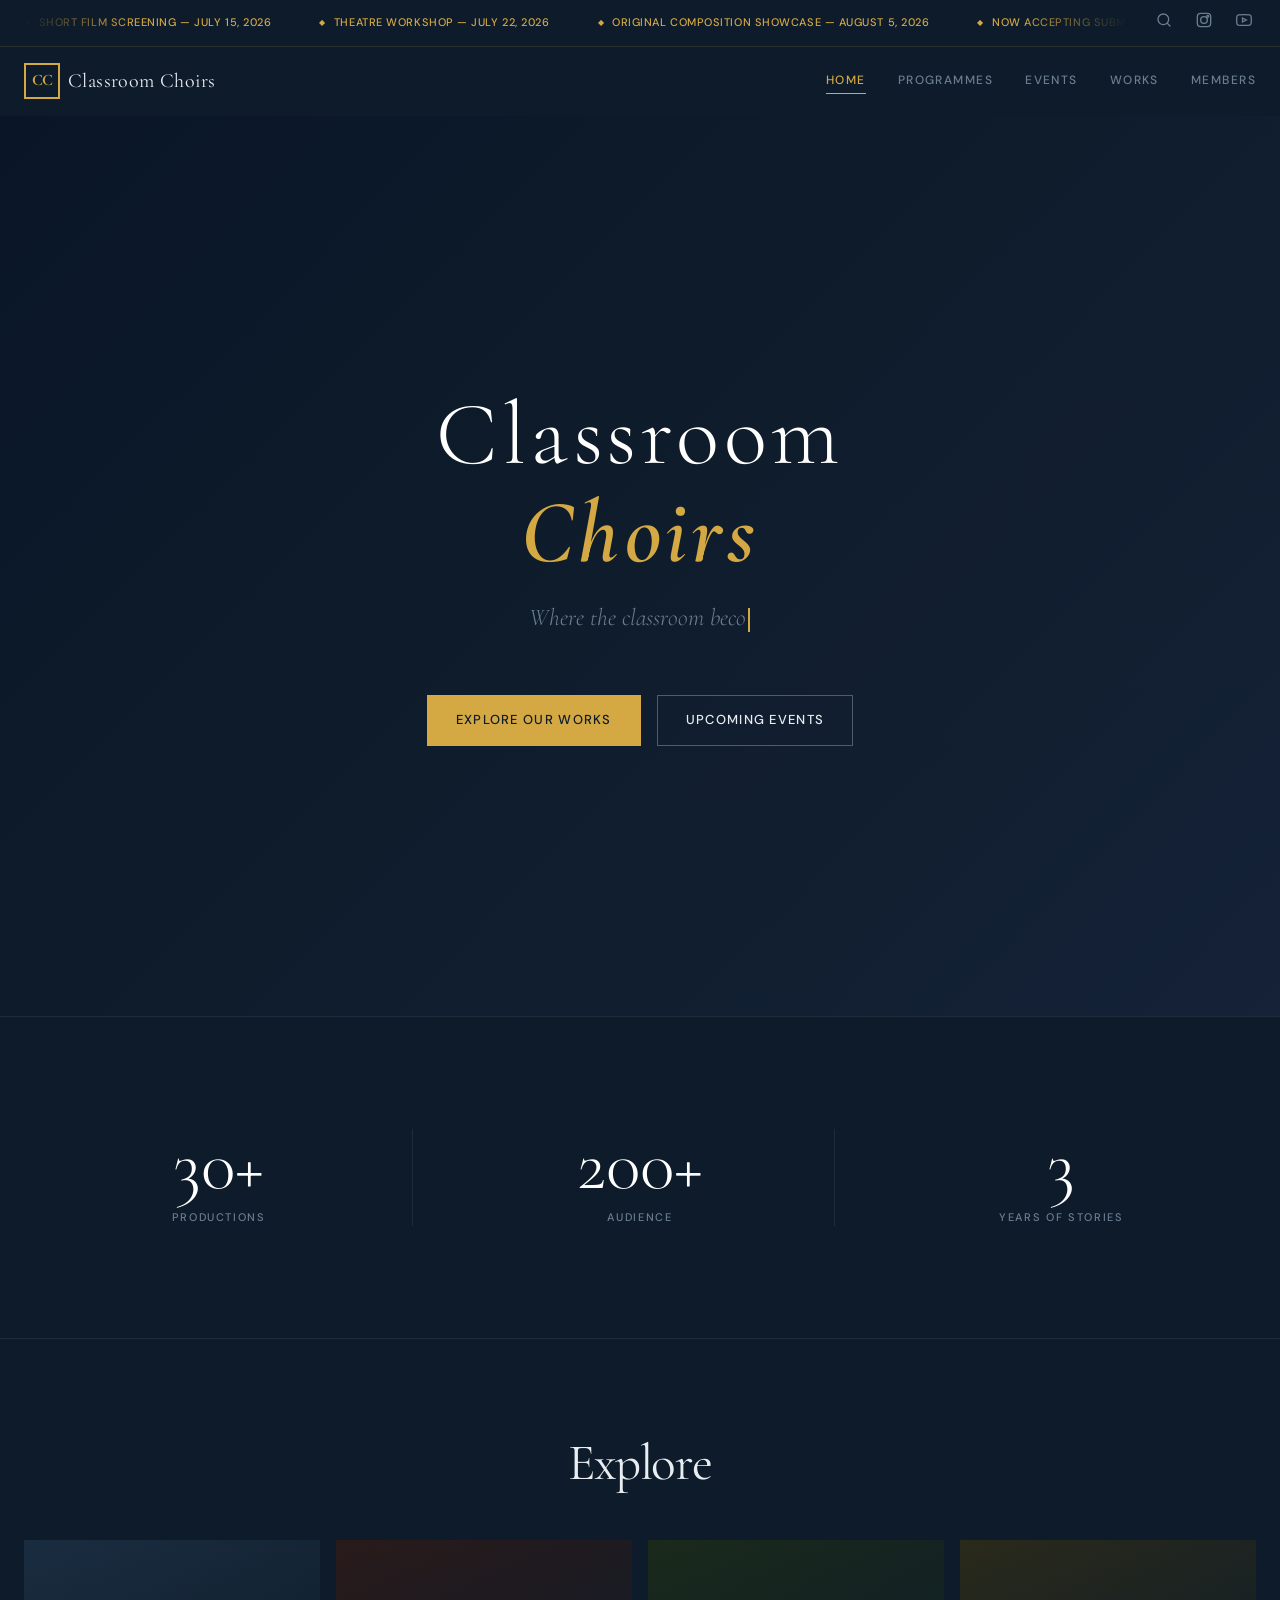
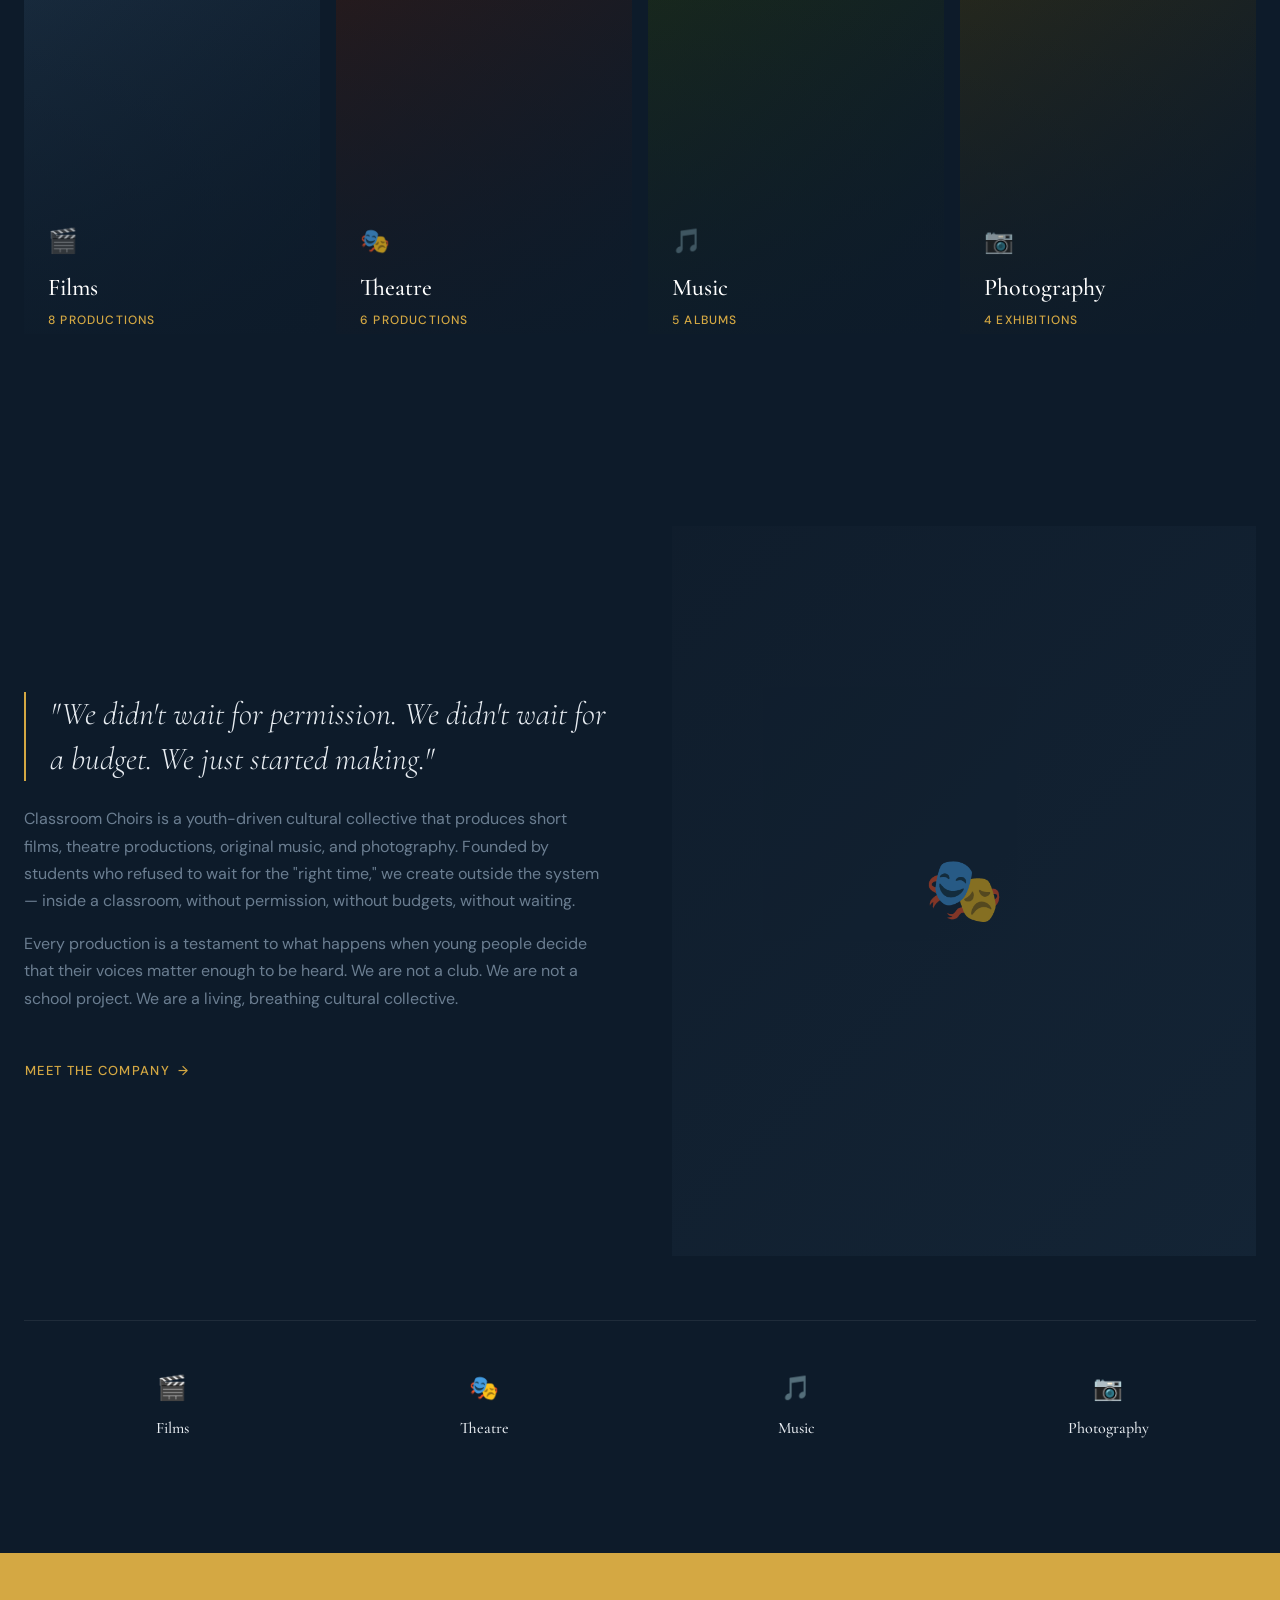
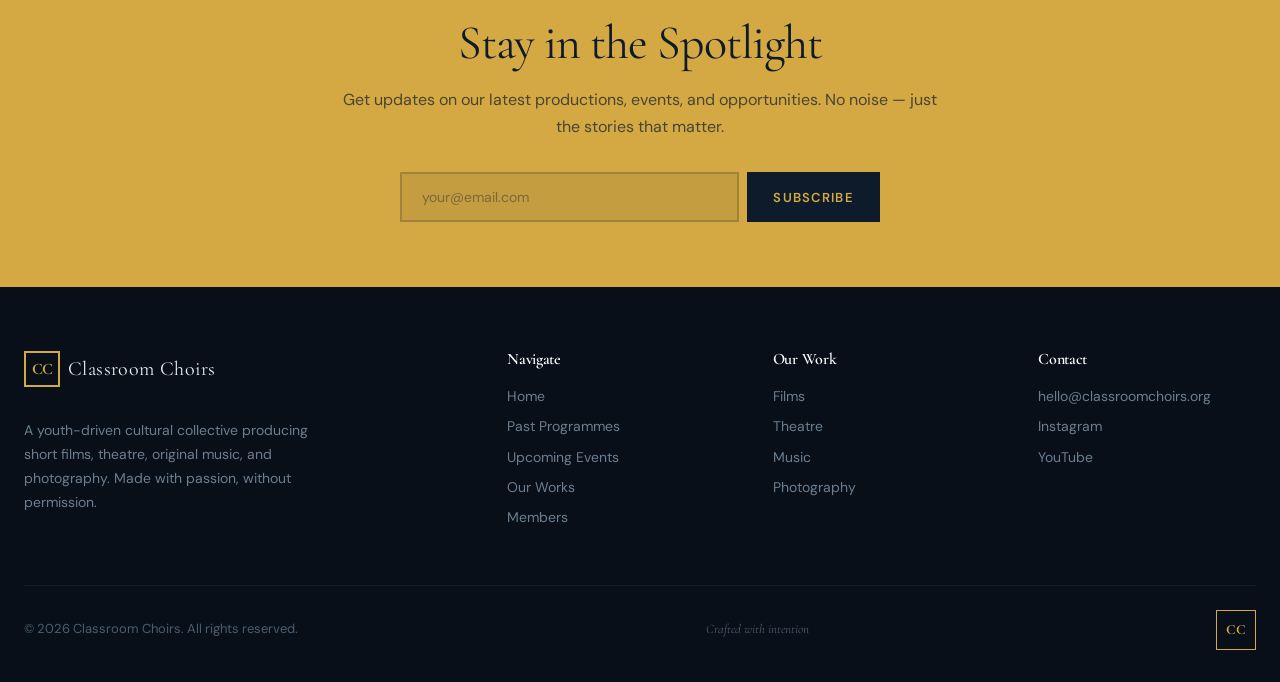
==== index.html @ 2cef281d "Initial build: Classroom Choirs — Intimate Stage Noir design system - Complete CSS design system (2," ====
<!DOCTYPE html>
<html lang="en">
<head>
  <meta charset="UTF-8">
  <meta name="viewport" content="width=device-width, initial-scale=1.0">
  <title>Classroom Choirs — Where the Classroom Becomes a Stage</title>
  <meta name="description" content="A youth-driven cultural collective producing short films, theatre, original music, and photography.">
  <link rel="stylesheet" href="css/style.css">
</head>
<body>

  <!-- Curtain Loader -->
  <div class="curtain" aria-hidden="true">
    <div class="curtain__panel curtain__panel--left"></div>
    <div class="curtain__panel curtain__panel--right"></div>
  </div>

  <!-- Scroll Progress -->
  <div class="scroll-progress" aria-hidden="true"></div>
  <div class="scroll-progress__label">End of Act</div>

  <!-- Page Transition -->
  <div class="page-transition" aria-hidden="true"></div>

  <!-- ═══════════════════════════════════════════════════════════
       TOPBAR
       ═══════════════════════════════════════════════════════════ -->
  <div class="topbar" role="banner">
    <div class="container topbar__inner">
      <div class="topbar__marquee" aria-label="Upcoming announcements">
        <div class="topbar__marquee-track">
          <span class="topbar__marquee-item">Short Film Screening — July 15, 2026</span>
          <span class="topbar__marquee-item">Theatre Workshop — July 22, 2026</span>
          <span class="topbar__marquee-item">Original Composition Showcase — August 5, 2026</span>
          <span class="topbar__marquee-item">Now Accepting Submissions for Monsoon Festival</span>
          <span class="topbar__marquee-item">Short Film Screening — July 15, 2026</span>
          <span class="topbar__marquee-item">Theatre Workshop — July 22, 2026</span>
          <span class="topbar__marquee-item">Original Composition Showcase — August 5, 2026</span>
          <span class="topbar__marquee-item">Now Accepting Submissions for Monsoon Festival</span>
        </div>
      </div>
      <div class="topbar__actions">
        <button class="topbar__action-btn topbar__action-btn--search" aria-label="Search">
          <svg width="16" height="16" viewBox="0 0 24 24" fill="none" stroke="currentColor" stroke-width="2" stroke-linecap="round"><circle cx="11" cy="11" r="8"/><line x1="21" y1="21" x2="16.65" y2="16.65"/></svg>
        </button>
        <a href="#" class="topbar__action-btn" aria-label="Instagram">
          <svg width="16" height="16" viewBox="0 0 24 24" fill="none" stroke="currentColor" stroke-width="2" stroke-linecap="round"><rect x="2" y="2" width="20" height="20" rx="5"/><circle cx="12" cy="12" r="5"/><circle cx="17.5" cy="6.5" r="1.5"/></svg>
        </a>
        <a href="#" class="topbar__action-btn" aria-label="YouTube">
          <svg width="16" height="16" viewBox="0 0 24 24" fill="none" stroke="currentColor" stroke-width="2" stroke-linecap="round"><path d="M22.54 6.42a2.78 2.78 0 0 0-1.94-2C18.88 4 12 4 12 4s-6.88 0-8.6.46a2.78 2.78 0 0 0-1.94 2A29 29 0 0 0 1 12a29 29 0 0 0 .46 5.58A2.78 2.78 0 0 0 3.4 19.6C5.12 20 12 20 12 20s6.88 0 8.6-.46a2.78 2.78 0 0 0 1.94-2A29 29 0 0 0 23 12a29 29 0 0 0-.46-5.58z"/><polygon points="9.75 15.02 15.5 12 9.75 8.98 9.75 15.02"/></svg>
        </a>
      </div>
    </div>
  </div>

  <!-- ═══════════════════════════════════════════════════════════
       NAVBAR
       ═══════════════════════════════════════════════════════════ -->
  <nav class="navbar" role="navigation" aria-label="Main navigation">
    <div class="container navbar__inner">
      <a href="index.html" class="navbar__brand">
        <div class="navbar__emblem" aria-hidden="true">CC</div>
        <span class="navbar__brand-text">Classroom Choirs</span>
      </a>

      <div class="navbar__links">
        <a href="index.html" class="navbar__link is-active">Home</a>
        <a href="past-programmes.html" class="navbar__link">Programmes</a>
        <a href="upcoming-events.html" class="navbar__link">Events</a>
        <a href="our-works.html" class="navbar__link">Works</a>
        <a href="members.html" class="navbar__link">Members</a>
      </div>

      <div class="navbar__hamburger" aria-label="Toggle menu" role="button" tabindex="0">
        <span class="navbar__hamburger-line"></span>
        <span class="navbar__hamburger-line"></span>
        <span class="navbar__hamburger-line"></span>
      </div>
    </div>
  </nav>

  <!-- Mobile Menu -->
  <div class="mobile-menu" role="dialog" aria-label="Mobile navigation">
    <button class="mobile-menu__close" aria-label="Close menu">✕</button>
    <a href="index.html" class="mobile-menu__link">Home</a>
    <a href="past-programmes.html" class="mobile-menu__link">Programmes</a>
    <a href="upcoming-events.html" class="mobile-menu__link">Events</a>
    <a href="our-works.html" class="mobile-menu__link">Works</a>
    <a href="members.html" class="mobile-menu__link">Members</a>
  </div>

  <!-- Search Overlay -->
  <div class="search-overlay" role="dialog" aria-label="Search">
    <button class="search-overlay__close" aria-label="Close search">✕</button>
    <input type="text" class="search-overlay__input" placeholder="Search works, events, members..." aria-label="Search">
    <div class="search-overlay__results"></div>
  </div>

  <!-- Lightbox -->
  <div class="lightbox" role="dialog" aria-label="Preview">
    <button class="lightbox__close" aria-label="Close preview">✕</button>
    <div class="lightbox__content"></div>
  </div>

  <!-- ═══════════════════════════════════════════════════════════
       HERO — "The Overture"
       ═══════════════════════════════════════════════════════════ -->
  <section class="hero" aria-label="Hero">
    <div class="hero__bg film-grain" id="heroBg"></div>
    <div class="hero__content">
      <h1 class="hero__title">
        Classroom<br><span>Choirs</span>
      </h1>
      <div class="hero__tagline" data-text="Where the classroom becomes a stage."></div>
      <div class="hero__actions">
        <a href="our-works.html" class="btn btn--primary">Explore Our Works</a>
        <a href="upcoming-events.html" class="btn btn--outline">Upcoming Events</a>
      </div>
    </div>
  </section>

  <!-- ═══════════════════════════════════════════════════════════
       STATS
       ═══════════════════════════════════════════════════════════ -->
  <section class="stats section--tight" aria-label="Statistics">
    <div class="container">
      <div class="stats__grid reveal-stagger">
        <div class="stats__item">
          <div class="stats__number" data-count="30" data-suffix="+">0</div>
          <div class="stats__label">Productions</div>
        </div>
        <div class="stats__item">
          <div class="stats__number" data-count="200" data-suffix="+">0</div>
          <div class="stats__label">Audience</div>
        </div>
        <div class="stats__item">
          <div class="stats__number" data-count="3" data-suffix="">0</div>
          <div class="stats__label">Years of Stories</div>
        </div>
      </div>
    </div>
  </section>

  <!-- ═══════════════════════════════════════════════════════════
       QUICK NAVIGATION TILES
       ═══════════════════════════════════════════════════════════ -->
  <section class="section" aria-label="Explore our disciplines">
    <div class="container">
      <h2 class="reveal" style="margin-bottom:var(--space-2xl);text-align:center;">Explore</h2>
      <div class="nav-tiles reveal-stagger">
        <a href="our-works.html#film" class="nav-tile">
          <div class="nav-tile__image" style="background:linear-gradient(135deg,#1a2d40,#0D1B2A);"></div>
          <div class="nav-tile__overlay"></div>
          <div class="nav-tile__content">
            <div class="nav-tile__icon">🎬</div>
            <div class="nav-tile__title">Films</div>
            <div class="nav-tile__count">8 Productions</div>
          </div>
        </a>
        <a href="our-works.html#theatre" class="nav-tile">
          <div class="nav-tile__image" style="background:linear-gradient(135deg,#2a1a1a,#0D1B2A);"></div>
          <div class="nav-tile__overlay"></div>
          <div class="nav-tile__content">
            <div class="nav-tile__icon">🎭</div>
            <div class="nav-tile__title">Theatre</div>
            <div class="nav-tile__count">6 Productions</div>
          </div>
        </a>
        <a href="our-works.html#music" class="nav-tile">
          <div class="nav-tile__image" style="background:linear-gradient(135deg,#1a2a1a,#0D1B2A);"></div>
          <div class="nav-tile__overlay"></div>
          <div class="nav-tile__content">
            <div class="nav-tile__icon">🎵</div>
            <div class="nav-tile__title">Music</div>
            <div class="nav-tile__count">5 Albums</div>
          </div>
        </a>
        <a href="our-works.html#photography" class="nav-tile">
          <div class="nav-tile__image" style="background:linear-gradient(135deg,#2a2a1a,#0D1B2A);"></div>
          <div class="nav-tile__overlay"></div>
          <div class="nav-tile__content">
            <div class="nav-tile__icon">📷</div>
            <div class="nav-tile__title">Photography</div>
            <div class="nav-tile__count">4 Exhibitions</div>
          </div>
        </a>
      </div>
    </div>
  </section>

  <!-- ═══════════════════════════════════════════════════════════
       ABOUT
       ═══════════════════════════════════════════════════════════ -->
  <section class="section" aria-label="About us">
    <div class="container">
      <div class="about__grid">
        <div class="reveal">
          <blockquote class="about__quote">
            "We didn't wait for permission. We didn't wait for a budget. We just started making."
          </blockquote>
          <p class="about__text">
            Classroom Choirs is a youth-driven cultural collective that produces short films,
            theatre productions, original music, and photography. Founded by students who
            refused to wait for the "right time," we create outside the system — inside a classroom,
            without permission, without budgets, without waiting.
          </p>
          <p class="about__text">
            Every production is a testament to what happens when young people decide that their
            voices matter enough to be heard. We are not a club. We are not a school project.
            We are a living, breathing cultural collective.
          </p>
          <a href="members.html" class="btn btn--ghost" style="margin-top:var(--space-lg);">Meet the Company</a>
        </div>
        <div class="about__image-wrapper reveal">
          <div class="about__image-fallback" role="img" aria-label="Behind the scenes of Classroom Choirs">🎭</div>
        </div>
      </div>

      <div class="about__pillars reveal-stagger" style="margin-top:var(--space-3xl);">
        <div class="about__pillar">
          <div class="about__pillar-icon">🎬</div>
          <div class="about__pillar-name">Films</div>
        </div>
        <div class="about__pillar">
          <div class="about__pillar-icon">🎭</div>
          <div class="about__pillar-name">Theatre</div>
        </div>
        <div class="about__pillar">
          <div class="about__pillar-icon">🎵</div>
          <div class="about__pillar-name">Music</div>
        </div>
        <div class="about__pillar">
          <div class="about__pillar-icon">📷</div>
          <div class="about__pillar-name">Photography</div>
        </div>
      </div>
    </div>
  </section>

  <!-- ═══════════════════════════════════════════════════════════
       NEWSLETTER
       ═══════════════════════════════════════════════════════════ -->
  <section class="newsletter" aria-label="Newsletter">
    <div class="container">
      <div class="newsletter__inner reveal">
        <h2 class="newsletter__title">Stay in the Spotlight</h2>
        <p class="newsletter__text">Get updates on our latest productions, events, and opportunities. No noise — just the stories that matter.</p>
        <form class="newsletter__form" onsubmit="return false;">
          <input type="email" class="newsletter__input" placeholder="your@email.com" aria-label="Email address" required>
          <button type="submit" class="newsletter__submit">Subscribe</button>
        </form>
      </div>
    </div>
  </section>

  <!-- ═══════════════════════════════════════════════════════════
       FOOTER
       ═══════════════════════════════════════════════════════════ -->
  <footer class="footer" role="contentinfo">
    <div class="container">
      <div class="footer__grid">
        <div>
          <a href="index.html" class="navbar__brand" style="margin-bottom:var(--space-md);display:inline-flex;">
            <div class="navbar__emblem" aria-hidden="true">CC</div>
            <span class="navbar__brand-text">Classroom Choirs</span>
          </a>
          <p class="footer__brand-desc">
            A youth-driven cultural collective producing short films, theatre, original music,
            and photography. Made with passion, without permission.
          </p>
        </div>
        <div>
          <h4 class="footer__heading">Navigate</h4>
          <a href="index.html" class="footer__link">Home</a>
          <a href="past-programmes.html" class="footer__link">Past Programmes</a>
          <a href="upcoming-events.html" class="footer__link">Upcoming Events</a>
          <a href="our-works.html" class="footer__link">Our Works</a>
          <a href="members.html" class="footer__link">Members</a>
        </div>
        <div>
          <h4 class="footer__heading">Our Work</h4>
          <a href="our-works.html" class="footer__link">Films</a>
          <a href="our-works.html" class="footer__link">Theatre</a>
          <a href="our-works.html" class="footer__link">Music</a>
          <a href="our-works.html" class="footer__link">Photography</a>
        </div>
        <div>
          <h4 class="footer__heading">Contact</h4>
          <a href="mailto:hello@classroomchoirs.org" class="footer__link">hello@classroomchoirs.org</a>
          <a href="#" class="footer__link">Instagram</a>
          <a href="#" class="footer__link">YouTube</a>
        </div>
      </div>
      <div class="footer__bottom">
        <span class="footer__copy">&copy; 2026 Classroom Choirs. All rights reserved.</span>
        <span class="footer__tagline">Crafted with intention</span>
        <div class="footer__emblem" aria-hidden="true">CC</div>
      </div>
    </div>
  </footer>

  <!-- Back to Top -->
  <button class="back-to-top" aria-label="Back to top">↑</button>

  <script src="js/app.js"></script>
</body>
</html>
---- css/style.css ----
/* ═══════════════════════════════════════════════════════════════
   CLASSROOM CHOIRS — "Intimate Stage Noir" Design System
   ═══════════════════════════════════════════════════════════════ */

/* ── Google Fonts ── */
@import url('https://fonts.googleapis.com/css2?family=Cormorant+Garamond:ital,wght@0,300;0,400;0,500;0,600;0,700;1,300;1,400;1,500;1,600;1,700&family=DM+Sans:ital,opsz,wght@0,9..40,300;0,9..40,400;0,9..40,500;0,9..40,600;0,9..40,700;1,9..40,300;1,9..40,400;1,9..40,500&display=swap');

/* ── Design Tokens ── */
:root {
  /* Colour Palette */
  --base:       #0D1B2A;
  --base-deep:  #080f18;
  --surface:    #121f2e;
  --surface-elevated: #1a2d40;
  --accent:     #D4A843;
  --accent-dim: #b8922e;
  --text:       #E8EDF2;
  --text-muted: #6B7E91;
  --text-dim:   #4a5d70;
  --white:      #ffffff;
  --playbill:   #f5f0e8;
  --playbill-dark: #1a1a18;

  /* Typography */
  --font-display: 'Cormorant Garamond', 'Georgia', serif;
  --font-body:    'DM Sans', -apple-system, BlinkMacSystemFont, 'Segoe UI', sans-serif;

  /* Spacing */
  --space-xs:  4px;
  --space-sm:  8px;
  --space-md:  16px;
  --space-lg:  24px;
  --space-xl:  32px;
  --space-2xl: 48px;
  --space-3xl: 64px;
  --space-section: 96px;

  /* Transitions */
  --ease-out: cubic-bezier(0.16, 1, 0.3, 1);
  --ease-in-out: cubic-bezier(0.45, 0, 0.55, 1);

  /* Z-index layers */
  --z-base:    1;
  --z-nav:     100;
  --z-overlay: 200;
  --z-curtain: 300;
  --z-progress: 400;
  --z-top:     9999;
}

/* ── Reset & Base ── */
*, *::before, *::after {
  margin: 0;
  padding: 0;
  box-sizing: border-box;
}

html {
  scroll-behavior: smooth;
  -webkit-text-size-adjust: 100%;
}

body {
  font-family: var(--font-body);
  font-size: 16px;
  line-height: 1.6;
  color: var(--text);
  background-color: var(--base);
  -webkit-font-smoothing: antialiased;
  -moz-osx-font-smoothing: grayscale;
  overflow-x: hidden;
}

body.no-scroll {
  overflow: hidden;
}

img {
  max-width: 100%;
  height: auto;
  display: block;
}

a {
  color: var(--accent);
  text-decoration: none;
  transition: color 0.3s var(--ease-out);
}

a:hover {
  color: var(--white);
}

ul, ol {
  list-style: none;
}

button {
  font-family: var(--font-body);
  cursor: pointer;
  border: none;
  background: none;
  color: inherit;
}

input, textarea {
  font-family: var(--font-body);
  color: var(--text);
}

::selection {
  background: var(--accent);
  color: var(--base);
}

/* ── Film Grain Overlay ── */
.film-grain::after {
  content: '';
  position: absolute;
  inset: 0;
  opacity: 0.04;
  pointer-events: none;
  background-image: url("data:image/svg+xml,%3Csvg viewBox='0 0 256 256' xmlns='http://www.w3.org/2000/svg'%3E%3Cfilter id='noise'%3E%3CfeTurbulence type='fractalNoise' baseFrequency='0.9' numOctaves='4' stitchTiles='stitch'/%3E%3C/filter%3E%3Crect width='100%25' height='100%25' filter='url(%23noise)' opacity='1'/%3E%3C/svg%3E");
  background-size: 256px 256px;
  z-index: 1;
}

/* ── Typography ── */
h1, h2, h3, h4, h5, h6 {
  font-family: var(--font-display);
  font-weight: 400;
  line-height: 1.1;
  letter-spacing: -0.02em;
}

h1 { font-size: clamp(2.5rem, 6vw, 5rem); }
h2 { font-size: clamp(2rem, 4vw, 3.5rem); }
h3 { font-size: clamp(1.5rem, 3vw, 2.25rem); }
h4 { font-size: clamp(1.25rem, 2vw, 1.75rem); }

p {
  font-family: var(--font-body);
  font-size: 1rem;
  line-height: 1.7;
  color: var(--text-muted);
}

.text-accent { color: var(--accent); }
.text-muted  { color: var(--text-muted); }
.text-dim    { color: var(--text-dim); }

.font-display { font-family: var(--font-display); }
.font-body    { font-family: var(--font-body); }

/* Small caps for labels */
.label {
  font-family: var(--font-body);
  font-size: 0.6875rem;
  font-weight: 500;
  letter-spacing: 0.15em;
  text-transform: uppercase;
  color: var(--text-muted);
}

/* ── Ghost Text (Page Headers) ── */
.ghost-text {
  position: absolute;
  font-family: var(--font-display);
  font-weight: 700;
  font-size: clamp(8rem, 18vw, 16rem);
  color: rgba(255, 255, 255, 0.04);
  pointer-events: none;
  user-select: none;
  white-space: nowrap;
  line-height: 1;
  z-index: 0;
}

/* ── Layout ── */
.container {
  width: 100%;
  max-width: 1280px;
  margin: 0 auto;
  padding: 0 var(--space-lg);
}

.section {
  padding: var(--space-section) 0;
  position: relative;
}

.section--tight {
  padding: var(--space-3xl) 0;
}

/* ═══════════════════════════════════════════════════════════════
   CURTAIN LOADER
   ═══════════════════════════════════════════════════════════════ */
.curtain {
  position: fixed;
  inset: 0;
  z-index: var(--z-curtain);
  pointer-events: none;
}

.curtain__panel {
  position: absolute;
  top: 0;
  width: 50%;
  height: 100%;
  background: var(--base);
  transition: transform 0.8s var(--ease-out);
}

.curtain__panel--left {
  left: 0;
}

.curtain__panel--right {
  right: 0;
}

.curtain.is-open .curtain__panel--left {
  transform: translateX(-100%);
}

.curtain.is-open .curtain__panel--right {
  transform: translateX(100%);
}

.curtain.is-hidden {
  display: none;
}

/* ═══════════════════════════════════════════════════════════════
   SCROLL PROGRESS BAR
   ═══════════════════════════════════════════════════════════════ */
.scroll-progress {
  position: fixed;
  top: 0;
  left: 0;
  width: 0%;
  height: 3px;
  background: var(--accent);
  z-index: var(--z-progress);
  transition: width 0.1s linear;
}

.scroll-progress__label {
  position: fixed;
  top: 10px;
  right: 16px;
  font-family: var(--font-display);
  font-size: 0.75rem;
  font-style: italic;
  color: var(--accent);
  opacity: 0;
  transition: opacity 0.4s var(--ease-out);
  z-index: var(--z-progress);
}

.scroll-progress.is-complete .scroll-progress__label {
  opacity: 1;
}

/* ═══════════════════════════════════════════════════════════════
   NAVIGATION
   ═══════════════════════════════════════════════════════════════ */

/* ── Marquee Topbar ── */
.topbar {
  background: var(--base);
  border-bottom: 1px solid rgba(212, 168, 67, 0.15);
  padding: 6px 0;
  font-size: 0.75rem;
  overflow: hidden;
  position: relative;
  z-index: var(--z-nav);
}

.topbar__inner {
  display: flex;
  align-items: center;
  justify-content: space-between;
}

.topbar__marquee {
  flex: 1;
  overflow: hidden;
  mask-image: linear-gradient(to right, transparent, black 10%, black 90%, transparent);
  -webkit-mask-image: linear-gradient(to right, transparent, black 10%, black 90%, transparent);
}

.topbar__marquee-track {
  display: flex;
  gap: var(--space-2xl);
  animation: marquee 30s linear infinite;
  white-space: nowrap;
  width: max-content;
}

@keyframes marquee {
  0%   { transform: translateX(0); }
  100% { transform: translateX(-50%); }
}

.topbar__marquee-item {
  display: inline-flex;
  align-items: center;
  gap: var(--space-sm);
  color: var(--accent);
  font-family: var(--font-body);
  font-weight: 500;
  letter-spacing: 0.05em;
  text-transform: uppercase;
  font-size: 0.6875rem;
}

.topbar__marquee-item::before {
  content: '◆';
  font-size: 0.5rem;
}

.topbar__actions {
  display: flex;
  align-items: center;
  gap: var(--space-md);
  padding-left: var(--space-lg);
  flex-shrink: 0;
}

.topbar__action-btn {
  color: var(--text-muted);
  font-size: 1rem;
  transition: color 0.3s var(--ease-out);
  padding: 4px;
}

.topbar__action-btn:hover {
  color: var(--accent);
}

/* ── Main Navbar ── */
.navbar {
  position: sticky;
  top: 0;
  z-index: var(--z-nav);
  padding: var(--space-md) 0;
  transition: background-color 0.4s var(--ease-out),
              border-color 0.4s var(--ease-out),
              padding 0.4s var(--ease-out);
  border-bottom: 1px solid transparent;
}

.navbar.is-scrolled {
  background: rgba(13, 27, 42, 0.95);
  backdrop-filter: blur(12px);
  -webkit-backdrop-filter: blur(12px);
  border-bottom-color: rgba(212, 168, 67, 0.15);
  padding: var(--space-sm) 0;
}

.navbar__inner {
  display: flex;
  align-items: center;
  justify-content: space-between;
}

.navbar__brand {
  display: flex;
  align-items: center;
  gap: var(--space-sm);
  text-decoration: none;
}

.navbar__emblem {
  width: 36px;
  height: 36px;
  border: 2px solid var(--accent);
  display: flex;
  align-items: center;
  justify-content: center;
  font-family: var(--font-display);
  font-size: 1rem;
  font-weight: 700;
  color: var(--accent);
  letter-spacing: -0.05em;
}

.navbar__brand-text {
  font-family: var(--font-display);
  font-size: 1.25rem;
  font-weight: 400;
  color: var(--text);
  letter-spacing: 0.02em;
}

.navbar__links {
  display: flex;
  align-items: center;
  gap: var(--space-xl);
}

.navbar__link {
  font-family: var(--font-body);
  font-size: 0.75rem;
  font-weight: 500;
  letter-spacing: 0.12em;
  text-transform: uppercase;
  color: var(--text-muted);
  text-decoration: none;
  transition: color 0.3s var(--ease-out);
  position: relative;
}

.navbar__link::after {
  content: '';
  position: absolute;
  bottom: -4px;
  left: 0;
  width: 0;
  height: 1px;
  background: var(--accent);
  transition: width 0.3s var(--ease-out);
}

.navbar__link:hover,
.navbar__link.is-active {
  color: var(--accent);
}

.navbar__link:hover::after,
.navbar__link.is-active::after {
  width: 100%;
}

/* Hamburger */
.navbar__hamburger {
  display: none;
  flex-direction: column;
  gap: 5px;
  padding: 8px;
  cursor: pointer;
}

.navbar__hamburger-line {
  width: 24px;
  height: 2px;
  background: var(--text);
  transition: transform 0.3s var(--ease-out), opacity 0.3s var(--ease-out);
}

.navbar__hamburger.is-active .navbar__hamburger-line:nth-child(1) {
  transform: translateY(7px) rotate(45deg);
}

.navbar__hamburger.is-active .navbar__hamburger-line:nth-child(2) {
  opacity: 0;
}

.navbar__hamburger.is-active .navbar__hamburger-line:nth-child(3) {
  transform: translateY(-7px) rotate(-45deg);
}

/* Mobile Menu */
.mobile-menu {
  position: fixed;
  top: 0;
  right: 0;
  width: 100%;
  height: 100vh;
  background: var(--base);
  z-index: var(--z-overlay);
  display: flex;
  flex-direction: column;
  justify-content: center;
  align-items: center;
  gap: var(--space-xl);
  transform: translateX(100%);
  transition: transform 0.5s var(--ease-out);
}

.mobile-menu.is-open {
  transform: translateX(0);
}

.mobile-menu__link {
  font-family: var(--font-display);
  font-size: 2.5rem;
  font-weight: 400;
  color: var(--text);
  text-decoration: none;
  transition: color 0.3s var(--ease-out);
}

.mobile-menu__link:hover {
  color: var(--accent);
}

.mobile-menu__close {
  position: absolute;
  top: var(--space-lg);
  right: var(--space-lg);
  color: var(--text-muted);
  font-size: 1.5rem;
  cursor: pointer;
  padding: 8px;
}

/* ═══════════════════════════════════════════════════════════════
   HERO
   ═══════════════════════════════════════════════════════════════ */
.hero {
  position: relative;
  min-height: 100vh;
  display: flex;
  align-items: center;
  justify-content: center;
  overflow: hidden;
}

.hero__bg {
  position: absolute;
  inset: 0;
  background: linear-gradient(135deg, #0a1628 0%, #0D1B2A 40%, #152238 100%);
  background-size: cover;
  background-position: center;
  z-index: 0;
}

.hero__bg::after {
  content: '';
  position: absolute;
  inset: 0;
  background: linear-gradient(
    180deg,
    rgba(13, 27, 42, 0.3) 0%,
    rgba(13, 27, 42, 0.6) 50%,
    rgba(13, 27, 42, 0.95) 100%
  );
}

.hero__content {
  position: relative;
  z-index: 2;
  text-align: center;
  padding: var(--space-lg);
  max-width: 800px;
}

.hero__title {
  font-family: var(--font-display);
  font-size: clamp(3rem, 7vw, 6rem);
  font-weight: 300;
  color: var(--white);
  letter-spacing: 0.05em;
  margin-bottom: var(--space-md);
  opacity: 0;
  transform: translateY(30px);
  animation: heroReveal 1s var(--ease-out) 0.8s forwards;
}

.hero__title span {
  display: block;
  font-weight: 600;
  font-style: italic;
  color: var(--accent);
}

.hero__tagline {
  font-family: var(--font-display);
  font-size: clamp(1.125rem, 2.5vw, 1.5rem);
  font-style: italic;
  font-weight: 300;
  color: var(--text-muted);
  margin-bottom: var(--space-2xl);
  min-height: 2em;
  opacity: 0;
  transform: translateY(30px);
  animation: heroReveal 1s var(--ease-out) 1.2s forwards;
}

.hero__tagline .cursor {
  display: inline-block;
  width: 2px;
  height: 1em;
  background: var(--accent);
  margin-left: 2px;
  animation: blink 0.8s step-end infinite;
  vertical-align: text-bottom;
}

@keyframes blink {
  0%, 100% { opacity: 1; }
  50%      { opacity: 0; }
}

.hero__actions {
  display: flex;
  gap: var(--space-md);
  justify-content: center;
  flex-wrap: wrap;
  opacity: 0;
  transform: translateY(30px);
  animation: heroReveal 1s var(--ease-out) 1.6s forwards;
}

@keyframes heroReveal {
  to {
    opacity: 1;
    transform: translateY(0);
  }
}

/* ── Buttons ── */
.btn {
  display: inline-flex;
  align-items: center;
  gap: var(--space-sm);
  font-family: var(--font-body);
  font-size: 0.8125rem;
  font-weight: 500;
  letter-spacing: 0.1em;
  text-transform: uppercase;
  padding: 14px 28px;
  border: 1px solid transparent;
  cursor: pointer;
  transition: all 0.3s var(--ease-out);
  text-decoration: none;
}

.btn--primary {
  background: var(--accent);
  color: var(--base);
  border-color: var(--accent);
}

.btn--primary:hover {
  background: var(--accent-dim);
  border-color: var(--accent-dim);
  color: var(--base);
}

.btn--outline {
  background: transparent;
  color: var(--text);
  border-color: rgba(232, 237, 242, 0.3);
}

.btn--outline:hover {
  border-color: var(--accent);
  color: var(--accent);
}

.btn--ghost {
  background: transparent;
  color: var(--accent);
  border-color: transparent;
  padding: 8px 0;
}

.btn--ghost:hover {
  color: var(--white);
}

.btn--ghost::after {
  content: '→';
  transition: transform 0.3s var(--ease-out);
}

.btn--ghost:hover::after {
  transform: translateX(4px);
}

/* ═══════════════════════════════════════════════════════════════
   STATS
   ═══════════════════════════════════════════════════════════════ */
.stats {
  border-top: 1px solid rgba(232, 237, 242, 0.08);
  border-bottom: 1px solid rgba(232, 237, 242, 0.08);
}

.stats__grid {
  display: grid;
  grid-template-columns: repeat(3, 1fr);
  gap: var(--space-xl);
  text-align: center;
}

.stats__item {
  padding: var(--space-2xl) var(--space-md);
  position: relative;
}

.stats__item:not(:last-child)::after {
  content: '';
  position: absolute;
  right: 0;
  top: 25%;
  height: 50%;
  width: 1px;
  background: rgba(232, 237, 242, 0.08);
}

.stats__number {
  font-family: var(--font-display);
  font-size: clamp(3rem, 6vw, 4.5rem);
  font-weight: 300;
  color: var(--white);
  line-height: 1;
  margin-bottom: var(--space-sm);
}

.stats__label {
  font-family: var(--font-body);
  font-size: 0.6875rem;
  font-weight: 500;
  letter-spacing: 0.15em;
  text-transform: uppercase;
  color: var(--text-muted);
}

/* ═══════════════════════════════════════════════════════════════
   QUICK NAVIGATION TILES
   ═══════════════════════════════════════════════════════════════ */
.nav-tiles {
  display: grid;
  grid-template-columns: repeat(4, 1fr);
  gap: var(--space-md);
}

.nav-tile {
  position: relative;
  aspect-ratio: 3/4;
  overflow: hidden;
  cursor: pointer;
  text-decoration: none;
}

.nav-tile__image {
  position: absolute;
  inset: 0;
  background: var(--surface);
  background-size: cover;
  background-position: center;
  transition: transform 0.6s var(--ease-out), filter 0.6s var(--ease-out);
}

.nav-tile__overlay {
  position: absolute;
  inset: 0;
  background: linear-gradient(
    180deg,
    transparent 0%,
    rgba(13, 27, 42, 0.4) 50%,
    rgba(13, 27, 42, 0.85) 100%
  );
  transition: opacity 0.4s var(--ease-out);
}

.nav-tile__content {
  position: absolute;
  bottom: 0;
  left: 0;
  right: 0;
  padding: var(--space-lg);
  z-index: 2;
  transform: translateY(20px);
  transition: transform 0.4s var(--ease-out);
}

.nav-tile__icon {
  font-size: 1.5rem;
  margin-bottom: var(--space-sm);
  opacity: 0.7;
}

.nav-tile__title {
  font-family: var(--font-display);
  font-size: 1.5rem;
  font-weight: 500;
  color: var(--white);
  margin-bottom: var(--space-xs);
}

.nav-tile__count {
  font-family: var(--font-body);
  font-size: 0.75rem;
  color: var(--accent);
  letter-spacing: 0.1em;
  text-transform: uppercase;
  font-weight: 500;
}

.nav-tile:hover .nav-tile__image {
  transform: scale(1.05);
  filter: brightness(0.7);
}

.nav-tile:hover .nav-tile__content {
  transform: translateY(0);
}

/* ═══════════════════════════════════════════════════════════════
   ABOUT SECTION
   ═══════════════════════════════════════════════════════════════ */
.about__grid {
  display: grid;
  grid-template-columns: 1fr 1fr;
  gap: var(--space-3xl);
  align-items: center;
}

.about__quote {
  font-family: var(--font-display);
  font-size: clamp(1.5rem, 3vw, 2rem);
  font-style: italic;
  font-weight: 300;
  color: var(--text);
  line-height: 1.4;
  margin-bottom: var(--space-lg);
  position: relative;
  padding-left: var(--space-lg);
  border-left: 2px solid var(--accent);
}

.about__text {
  margin-bottom: var(--space-md);
}

.about__pillars {
  display: grid;
  grid-template-columns: repeat(4, 1fr);
  gap: var(--space-md);
  margin-top: var(--space-xl);
  padding-top: var(--space-xl);
  border-top: 1px solid rgba(232, 237, 242, 0.08);
}

.about__pillar {
  text-align: center;
  padding: var(--space-md);
}

.about__pillar-icon {
  font-size: 1.5rem;
  margin-bottom: var(--space-sm);
}

.about__pillar-name {
  font-family: var(--font-display);
  font-size: 1rem;
  font-weight: 500;
  color: var(--text);
}

.about__image-wrapper {
  position: relative;
  aspect-ratio: 4/5;
  overflow: hidden;
}

.about__image {
  width: 100%;
  height: 100%;
  object-fit: cover;
  filter: contrast(1.1) saturate(0.9);
}

.about__image-fallback {
  width: 100%;
  height: 100%;
  background: linear-gradient(135deg, var(--surface) 0%, var(--surface-elevated) 100%);
  display: flex;
  align-items: center;
  justify-content: center;
  font-size: 4rem;
  opacity: 0.5;
}

/* ═══════════════════════════════════════════════════════════════
   NEWSLETTER
   ═══════════════════════════════════════════════════════════════ */
.newsletter {
  background: var(--accent);
  color: var(--base);
  padding: var(--space-3xl) 0;
}

.newsletter__inner {
  text-align: center;
  max-width: 600px;
  margin: 0 auto;
}

.newsletter__title {
  font-family: var(--font-display);
  font-size: clamp(2rem, 4vw, 3rem);
  font-weight: 400;
  color: var(--base);
  margin-bottom: var(--space-md);
}

.newsletter__text {
  color: rgba(13, 27, 42, 0.7);
  margin-bottom: var(--space-xl);
}

.newsletter__form {
  display: flex;
  gap: var(--space-sm);
  max-width: 480px;
  margin: 0 auto;
}

.newsletter__input {
  flex: 1;
  padding: 14px 20px;
  border: 2px solid rgba(13, 27, 42, 0.2);
  background: rgba(13, 27, 42, 0.08);
  color: var(--base);
  font-size: 0.875rem;
  outline: none;
  transition: border-color 0.3s var(--ease-out);
}

.newsletter__input::placeholder {
  color: rgba(13, 27, 42, 0.4);
}

.newsletter__input:focus {
  border-color: var(--base);
}

.newsletter__submit {
  padding: 14px 24px;
  background: var(--base);
  color: var(--accent);
  border: 2px solid var(--base);
  font-family: var(--font-body);
  font-size: 0.8125rem;
  font-weight: 600;
  letter-spacing: 0.1em;
  text-transform: uppercase;
  cursor: pointer;
  transition: all 0.3s var(--ease-out);
}

.newsletter__submit:hover {
  background: transparent;
  color: var(--base);
}

/* ═══════════════════════════════════════════════════════════════
   PAGE HEADER
   ═══════════════════════════════════════════════════════════════ */
.page-header {
  position: relative;
  padding: var(--space-3xl) 0 var(--space-2xl);
  overflow: hidden;
}

.page-header__title {
  font-family: var(--font-display);
  font-size: clamp(2.5rem, 5vw, 4rem);
  font-weight: 400;
  color: var(--white);
  margin-bottom: var(--space-sm);
}

.page-header__subtitle {
  font-family: var(--font-body);
  font-size: 1rem;
  color: var(--text-muted);
}

/* ═══════════════════════════════════════════════════════════════
   FILTER TABS (Typographic Underline)
   ═══════════════════════════════════════════════════════════════ */
.filters {
  display: flex;
  gap: var(--space-xl);
  margin-bottom: var(--space-2xl);
  position: relative;
  border-bottom: 1px solid rgba(232, 237, 242, 0.08);
  padding-bottom: var(--space-md);
}

.filter-tab {
  font-family: var(--font-body);
  font-size: 0.8125rem;
  font-weight: 500;
  letter-spacing: 0.1em;
  text-transform: uppercase;
  color: var(--text-muted);
  background: none;
  border: none;
  cursor: pointer;
  padding: var(--space-sm) 0;
  position: relative;
  transition: color 0.3s var(--ease-out);
}

.filter-tab::after {
  content: '';
  position: absolute;
  bottom: -1px;
  left: 0;
  width: 0;
  height: 1px;
  background: var(--accent);
  transition: width 0.3s var(--ease-out);
}

.filter-tab:hover,
.filter-tab.is-active {
  color: var(--accent);
}

.filter-tab.is-active::after {
  width: 100%;
}

/* ═══════════════════════════════════════════════════════════════
   PROGRAMME CARDS (Archive)
   ═══════════════════════════════════════════════════════════════ */
.programme-grid {
  display: grid;
  grid-template-columns: repeat(auto-fill, minmax(320px, 1fr));
  gap: var(--space-lg);
}

.programme-card {
  position: relative;
  aspect-ratio: 3/4;
  overflow: hidden;
  cursor: pointer;
  group: true;
}

.programme-card--featured {
  grid-column: span 2;
  grid-row: span 2;
  aspect-ratio: auto;
}

.programme-card__image {
  position: absolute;
  inset: 0;
  background: var(--surface);
  background-size: cover;
  background-position: center;
  transition: transform 0.6s var(--ease-out);
}

.programme-card__overlay {
  position: absolute;
  inset: 0;
  background: linear-gradient(
    180deg,
    transparent 30%,
    rgba(13, 27, 42, 0.7) 70%,
    rgba(13, 27, 42, 0.95) 100%
  );
  opacity: 0;
  transition: opacity 0.4s var(--ease-out);
}

.programme-card:hover .programme-card__overlay {
  opacity: 1;
}

.programme-card__date {
  position: absolute;
  top: var(--space-md);
  right: var(--space-md);
  font-family: var(--font-body);
  font-size: 0.6875rem;
  font-weight: 500;
  color: var(--accent);
  letter-spacing: 0.1em;
  text-transform: uppercase;
  z-index: 2;
}

.programme-card__title {
  position: absolute;
  bottom: var(--space-lg);
  left: var(--space-lg);
  right: var(--space-lg);
  font-family: var(--font-display);
  font-size: 1.5rem;
  font-weight: 600;
  color: var(--white);
  z-index: 2;
}

.programme-card__desc {
  position: absolute;
  bottom: var(--space-lg);
  left: var(--space-lg);
  right: var(--space-lg);
  font-family: var(--font-body);
  font-size: 0.875rem;
  color: var(--text-muted);
  opacity: 0;
  transform: translateY(10px);
  transition: all 0.4s var(--ease-out);
  z-index: 2;
}

.programme-card:hover .programme-card__desc {
  opacity: 1;
  transform: translateY(0);
}

.programme-card:hover .programme-card__title {
  transform: translateY(-20px);
}

.programme-card__title,
.programme-card__desc {
  transition: transform 0.4s var(--ease-out), opacity 0.4s var(--ease-out);
}

/* ═══════════════════════════════════════════════════════════════
   EVENT CARDS (Playbill)
   ═══════════════════════════════════════════════════════════════ */
.events-grid {
  display: grid;
  grid-template-columns: repeat(auto-fill, minmax(340px, 1fr));
  gap: var(--space-xl);
}

.playbill {
  background: var(--playbill);
  color: var(--playbill-dark);
  padding: var(--space-xl);
  position: relative;
  display: flex;
  flex-direction: column;
  transition: transform 0.3s var(--ease-out), box-shadow 0.3s var(--ease-out);
}

.playbill:hover {
  transform: translateY(-4px);
  box-shadow: 0 20px 40px rgba(0, 0, 0, 0.3);
}

.playbill__mode {
  display: inline-block;
  font-family: var(--font-body);
  font-size: 0.6875rem;
  font-weight: 600;
  letter-spacing: 0.15em;
  text-transform: uppercase;
  color: var(--playbill-dark);
  border: 2px solid var(--playbill-dark);
  padding: 4px 12px;
  margin-bottom: var(--space-lg);
  transform: rotate(-2deg);
}

.playbill__name {
  font-family: var(--font-display);
  font-size: clamp(1.75rem, 3vw, 2.25rem);
  font-weight: 700;
  color: var(--playbill-dark);
  line-height: 1.1;
  margin-bottom: var(--space-lg);
}

.playbill__date-block {
  display: flex;
  align-items: flex-start;
  gap: var(--space-md);
  margin-bottom: var(--space-lg);
  padding-bottom: var(--space-lg);
  border-bottom: 1px solid rgba(26, 26, 24, 0.15);
}

.playbill__date-num {
  font-family: var(--font-display);
  font-size: 3.5rem;
  font-weight: 300;
  line-height: 1;
  color: var(--playbill-dark);
}

.playbill__date-info {
  display: flex;
  flex-direction: column;
  gap: 2px;
  padding-top: 6px;
}

.playbill__date-month {
  font-family: var(--font-body);
  font-size: 0.875rem;
  font-weight: 600;
  text-transform: uppercase;
  letter-spacing: 0.1em;
  color: var(--playbill-dark);
}

.playbill__date-time {
  font-family: var(--font-body);
  font-size: 0.8125rem;
  color: rgba(26, 26, 24, 0.6);
}

.playbill__description {
  font-family: var(--font-body);
  font-size: 0.9375rem;
  color: rgba(26, 26, 24, 0.7);
  line-height: 1.6;
  margin-bottom: var(--space-lg);
  flex: 1;
}

.playbill__countdown {
  display: flex;
  gap: var(--space-sm);
  margin-bottom: var(--space-lg);
}

.playbill__countdown-unit {
  display: flex;
  flex-direction: column;
  align-items: center;
  background: var(--playbill-dark);
  color: var(--playbill);
  padding: var(--space-sm) var(--space-md);
  min-width: 56px;
}

.playbill__countdown-num {
  font-family: var(--font-display);
  font-size: 1.5rem;
  font-weight: 600;
  line-height: 1;
}

.playbill__countdown-label {
  font-family: var(--font-body);
  font-size: 0.5625rem;
  font-weight: 500;
  letter-spacing: 0.15em;
  text-transform: uppercase;
  opacity: 0.7;
  margin-top: 4px;
}

.playbill__register {
  display: block;
  width: 100%;
  text-align: center;
  padding: var(--space-md);
  border: 2px dashed rgba(26, 26, 24, 0.3);
  font-family: var(--font-body);
  font-size: 0.8125rem;
  font-weight: 600;
  letter-spacing: 0.15em;
  text-transform: uppercase;
  color: var(--playbill-dark);
  text-decoration: none;
  transition: all 0.3s var(--ease-out);
}

.playbill__register:hover {
  background: var(--playbill-dark);
  color: var(--playbill);
  border-color: var(--playbill-dark);
}

/* ═══════════════════════════════════════════════════════════════
   WORKS CARDS
   ═══════════════════════════════════════════════════════════════ */

/* Film Strip Filter */
.film-strip {
  display: flex;
  gap: 0;
  overflow-x: auto;
  padding: var(--space-md) 0;
  margin-bottom: var(--space-2xl);
  position: relative;
}

.film-strip::before,
.film-strip::after {
  content: '';
  position: absolute;
  top: 0;
  bottom: 0;
  width: 32px;
  z-index: 1;
  pointer-events: none;
}

.film-strip::before {
  left: 0;
  background: linear-gradient(to right, var(--base), transparent);
}

.film-strip::after {
  right: 0;
  background: linear-gradient(to left, var(--base), transparent);
}

.film-strip__item {
  display: flex;
  align-items: center;
  justify-content: center;
  padding: var(--space-sm) var(--space-lg);
  font-family: var(--font-body);
  font-size: 0.75rem;
  font-weight: 500;
  letter-spacing: 0.12em;
  text-transform: uppercase;
  color: var(--text-muted);
  cursor: pointer;
  white-space: nowrap;
  border: 1px solid rgba(232, 237, 242, 0.08);
  margin-right: -1px;
  transition: all 0.3s var(--ease-out);
  position: relative;
}

.film-strip__item:hover,
.film-strip__item.is-active {
  color: var(--accent);
  border-color: var(--accent);
  background: rgba(212, 168, 67, 0.05);
  z-index: 1;
}

.film-strip__perforations {
  position: absolute;
  top: 50%;
  transform: translateY(-50%);
  width: 100%;
  display: flex;
  justify-content: space-between;
  pointer-events: none;
}

.film-strip__perf {
  width: 6px;
  height: 6px;
  border-radius: 50%;
  border: 1px solid rgba(232, 237, 242, 0.1);
}

/* Works Grid */
.works-grid {
  display: grid;
  grid-template-columns: repeat(auto-fill, minmax(300px, 1fr));
  gap: var(--space-lg);
}

/* Film Card — 16:9 cinematic */
.work-card--film {
  position: relative;
  aspect-ratio: 16/9;
  overflow: hidden;
  cursor: pointer;
}

.work-card--film .work-card__image {
  position: absolute;
  inset: 0;
  background: var(--surface);
  background-size: cover;
  background-position: center;
  transition: transform 0.6s var(--ease-out);
}

.work-card--film .work-card__grain {
  position: absolute;
  inset: 0;
  opacity: 0;
  transition: opacity 0.4s var(--ease-out);
  pointer-events: none;
  background-image: url("data:image/svg+xml,%3Csvg viewBox='0 0 256 256' xmlns='http://www.w3.org/2000/svg'%3E%3Cfilter id='noise'%3E%3CfeTurbulence type='fractalNoise' baseFrequency='0.8' numOctaves='4' stitchTiles='stitch'/%3E%3C/filter%3E%3Crect width='100%25' height='100%25' filter='url(%23noise)' opacity='1'/%3E%3C/svg%3E");
  background-size: 128px;
  mix-blend-mode: overlay;
}

.work-card--film:hover .work-card__grain {
  opacity: 0.15;
}

.work-card--film:hover .work-card__image {
  transform: scale(1.05);
}

.work-card__play {
  position: absolute;
  top: 50%;
  left: 50%;
  transform: translate(-50%, -50%) scale(0.8);
  opacity: 0;
  width: 56px;
  height: 56px;
  border: 2px solid var(--white);
  display: flex;
  align-items: center;
  justify-content: center;
  transition: all 0.4s var(--ease-out);
  z-index: 2;
}

.work-card__play::after {
  content: '';
  width: 0;
  height: 0;
  border-style: solid;
  border-width: 8px 0 8px 14px;
  border-color: transparent transparent transparent var(--white);
  margin-left: 3px;
}

.work-card--film:hover .work-card__play {
  opacity: 1;
  transform: translate(-50%, -50%) scale(1);
}

/* Theatre Card */
.work-card--theatre {
  position: relative;
  aspect-ratio: 4/5;
  overflow: hidden;
  cursor: pointer;
  border-left: 3px solid #8B2500;
}

.work-card--theatre .work-card__image {
  position: absolute;
  inset: 0;
  background: var(--surface);
  background-size: cover;
  background-position: center;
  transition: transform 0.6s var(--ease-out);
}

.work-card--theatre:hover .work-card__image {
  transform: scale(1.05);
}

.work-card--theatre .work-card__spotlight {
  position: absolute;
  inset: 0;
  background: radial-gradient(circle at var(--mouse-x, 50%) var(--mouse-y, 50%), rgba(212, 168, 67, 0.15) 0%, transparent 60%);
  opacity: 0;
  transition: opacity 0.4s var(--ease-out);
  pointer-events: none;
}

.work-card--theatre:hover .work-card__spotlight {
  opacity: 1;
}

/* Music Card — Vinyl */
.work-card--music {
  position: relative;
  aspect-ratio: 1;
  overflow: hidden;
  cursor: pointer;
}

.work-card--music .work-card__image {
  position: absolute;
  inset: 0;
  background: var(--surface);
  background-size: cover;
  background-position: center;
  transition: transform 0.6s var(--ease-out);
}

.work-card--music:hover .work-card__image {
  transform: scale(1.05);
}

.work-card--music .work-card__vinyl {
  position: absolute;
  bottom: -20%;
  right: -20%;
  width: 60%;
  height: 60%;
  border-radius: 50%;
  border: 2px solid rgba(232, 237, 242, 0.1);
  opacity: 0.3;
  transition: opacity 0.4s var(--ease-out), transform 0.6s var(--ease-out);
}

.work-card--music .work-card__vinyl::after {
  content: '';
  position: absolute;
  top: 50%;
  left: 50%;
  transform: translate(-50%, -50%);
  width: 20%;
  height: 20%;
  border-radius: 50%;
  background: var(--accent);
}

.work-card--music:hover .work-card__vinyl {
  opacity: 0.5;
  transform: rotate(45deg);
}

/* Photography Card — Polaroid */
.work-card--photo {
  position: relative;
  cursor: pointer;
  background: var(--white);
  padding: var(--space-sm) var(--space-sm) var(--space-xl);
  transform: rotate(var(--tilt, 0deg));
  transition: transform 0.4s var(--ease-out), box-shadow 0.4s var(--ease-out);
}

.work-card--photo:hover {
  transform: rotate(0deg) translateY(-8px);
  box-shadow: 0 20px 40px rgba(0, 0, 0, 0.3);
}

.work-card--photo .work-card__image {
  aspect-ratio: 1;
  background: var(--surface);
  background-size: cover;
  background-position: center;
}

.work-card--photo .work-card__caption {
  padding: var(--space-sm) var(--space-xs) 0;
  font-family: var(--font-display);
  font-size: 0.875rem;
  font-style: italic;
  color: #333;
  text-align: center;
}

/* Shared work card info */
.work-card__info {
  position: absolute;
  bottom: 0;
  left: 0;
  right: 0;
  padding: var(--space-lg);
  background: linear-gradient(transparent, rgba(13, 27, 42, 0.9));
  z-index: 2;
}

.work-card__category {
  font-family: var(--font-body);
  font-size: 0.625rem;
  font-weight: 600;
  letter-spacing: 0.2em;
  text-transform: uppercase;
  color: var(--accent);
  margin-bottom: var(--space-xs);
}

.work-card__title {
  font-family: var(--font-display);
  font-size: 1.25rem;
  font-weight: 500;
  color: var(--white);
}

/* ═══════════════════════════════════════════════════════════════
   MEMBERS
   ═══════════════════════════════════════════════════════════════ */
.members-grid {
  display: grid;
  grid-template-columns: repeat(auto-fill, minmax(260px, 1fr));
  gap: var(--space-xl);
}

.member-card {
  position: relative;
  padding-left: var(--space-md);
  cursor: pointer;
  transition: transform 0.3s var(--ease-out);
}

.member-card:hover {
  transform: translateY(-4px);
}

.member-card__accent {
  position: absolute;
  left: 0;
  top: 0;
  bottom: 0;
  width: 3px;
  background: var(--accent);
}

.member-card--founder .member-card__accent {
  width: 4px;
}

.member-card__photo {
  width: 100%;
  aspect-ratio: 3/4;
  overflow: hidden;
  margin-bottom: var(--space-md);
  position: relative;
}

.member-card__photo img,
.member-card__photo-placeholder {
  width: 100%;
  height: 100%;
  object-fit: cover;
  filter: grayscale(100%) contrast(1.1);
  transition: filter 0.5s var(--ease-out);
}

.member-card:hover .member-card__photo img,
.member-card:hover .member-card__photo-placeholder {
  filter: grayscale(0%) contrast(1);
}

.member-card__photo-placeholder {
  background: var(--surface);
  display: flex;
  align-items: center;
  justify-content: center;
  font-size: 3rem;
  opacity: 0.5;
}

.member-card__name {
  font-family: var(--font-display);
  font-size: 1.25rem;
  font-weight: 600;
  color: var(--white);
  margin-bottom: 2px;
}

.member-card__role {
  font-family: var(--font-body);
  font-size: 0.6875rem;
  font-weight: 500;
  letter-spacing: 0.12em;
  text-transform: uppercase;
  color: var(--text-muted);
  margin-bottom: var(--space-sm);
}

.member-card__tags {
  font-family: var(--font-body);
  font-size: 0.8125rem;
  font-style: italic;
  color: var(--text-dim);
}

.member-card--founder {
  grid-column: span 1;
}

.member-card--founder .member-card__photo {
  aspect-ratio: 1;
}

/* ═══════════════════════════════════════════════════════════════
   SEARCH OVERLAY
   ═══════════════════════════════════════════════════════════════ */
.search-overlay {
  position: fixed;
  inset: 0;
  background: rgba(13, 27, 42, 0.95);
  backdrop-filter: blur(12px);
  -webkit-backdrop-filter: blur(12px);
  z-index: var(--z-overlay);
  display: flex;
  flex-direction: column;
  align-items: center;
  padding-top: 20vh;
  opacity: 0;
  pointer-events: none;
  transition: opacity 0.4s var(--ease-out);
}

.search-overlay.is-open {
  opacity: 1;
  pointer-events: all;
}

.search-overlay__close {
  position: absolute;
  top: var(--space-lg);
  right: var(--space-lg);
  color: var(--text-muted);
  font-size: 1.5rem;
  cursor: pointer;
  padding: 8px;
}

.search-overlay__input {
  width: 100%;
  max-width: 600px;
  padding: var(--space-md) var(--space-lg);
  background: transparent;
  border: none;
  border-bottom: 2px solid rgba(232, 237, 242, 0.2);
  font-family: var(--font-display);
  font-size: 2rem;
  color: var(--white);
  outline: none;
  text-align: center;
  transition: border-color 0.3s var(--ease-out);
}

.search-overlay__input::placeholder {
  color: var(--text-dim);
}

.search-overlay__input:focus {
  border-bottom-color: var(--accent);
}

.search-overlay__results {
  width: 100%;
  max-width: 600px;
  margin-top: var(--space-xl);
  max-height: 50vh;
  overflow-y: auto;
}

.search-result {
  display: flex;
  align-items: center;
  gap: var(--space-md);
  padding: var(--space-md);
  border-bottom: 1px solid rgba(232, 237, 242, 0.06);
  color: var(--text);
  text-decoration: none;
  transition: background 0.2s var(--ease-out);
}

.search-result:hover {
  background: rgba(232, 237, 242, 0.04);
  color: var(--white);
}

.search-result__icon {
  font-size: 1.25rem;
  width: 32px;
  text-align: center;
}

.search-result__title {
  font-family: var(--font-display);
  font-size: 1.125rem;
}

.search-result__meta {
  font-family: var(--font-body);
  font-size: 0.75rem;
  color: var(--text-muted);
}

/* ═══════════════════════════════════════════════════════════════
   FOOTER
   ═══════════════════════════════════════════════════════════════ */
.footer {
  background: var(--base-deep);
  border-top: 1px solid var(--accent);
  padding: var(--space-3xl) 0 var(--space-xl);
}

.footer__grid {
  display: grid;
  grid-template-columns: 2fr 1fr 1fr 1fr;
  gap: var(--space-2xl);
  margin-bottom: var(--space-2xl);
}

.footer__brand-desc {
  font-family: var(--font-body);
  font-size: 0.875rem;
  color: var(--text-muted);
  margin-top: var(--space-md);
  max-width: 320px;
}

.footer__heading {
  font-family: var(--font-display);
  font-size: 1rem;
  font-weight: 600;
  color: var(--white);
  margin-bottom: var(--space-md);
}

.footer__link {
  display: block;
  font-family: var(--font-body);
  font-size: 0.875rem;
  color: var(--text-muted);
  margin-bottom: var(--space-sm);
  transition: color 0.3s var(--ease-out);
}

.footer__link:hover {
  color: var(--accent);
}

.footer__bottom {
  display: flex;
  align-items: center;
  justify-content: space-between;
  padding-top: var(--space-lg);
  border-top: 1px solid rgba(232, 237, 242, 0.06);
}

.footer__copy {
  font-size: 0.8125rem;
  color: var(--text-dim);
}

.footer__tagline {
  font-family: var(--font-display);
  font-size: 0.8125rem;
  font-style: italic;
  color: var(--text-dim);
}

.footer__emblem {
  width: 40px;
  height: 40px;
  border: 1px solid var(--accent);
  display: flex;
  align-items: center;
  justify-content: center;
  font-family: var(--font-display);
  font-size: 0.875rem;
  font-weight: 700;
  color: var(--accent);
}

/* ═══════════════════════════════════════════════════════════════
   BACK TO TOP
   ═══════════════════════════════════════════════════════════════ */
.back-to-top {
  position: fixed;
  bottom: var(--space-xl);
  right: var(--space-xl);
  width: 44px;
  height: 44px;
  border: 1px solid var(--accent);
  display: flex;
  align-items: center;
  justify-content: center;
  color: var(--accent);
  font-size: 1.25rem;
  cursor: pointer;
  opacity: 0;
  transform: translateY(20px);
  transition: all 0.3s var(--ease-out);
  z-index: var(--z-nav);
  background: var(--base);
}

.back-to-top.is-visible {
  opacity: 1;
  transform: translateY(0);
}

.back-to-top:hover {
  background: var(--accent);
  color: var(--base);
}

/* ═══════════════════════════════════════════════════════════════
   LIGHTBOX
   ═══════════════════════════════════════════════════════════════ */
.lightbox {
  position: fixed;
  inset: 0;
  background: rgba(8, 15, 24, 0.97);
  z-index: var(--z-overlay);
  display: flex;
  align-items: center;
  justify-content: center;
  opacity: 0;
  pointer-events: none;
  transition: opacity 0.4s var(--ease-out);
}

.lightbox.is-open {
  opacity: 1;
  pointer-events: all;
}

.lightbox__close {
  position: absolute;
  top: var(--space-lg);
  right: var(--space-lg);
  color: var(--text-muted);
  font-size: 1.5rem;
  cursor: pointer;
  padding: 8px;
  z-index: 2;
}

.lightbox__content {
  max-width: 90vw;
  max-height: 85vh;
  border: 3px solid rgba(212, 168, 67, 0.3);
  position: relative;
}

.lightbox__content img,
.lightbox__content video {
  max-width: 100%;
  max-height: 85vh;
  display: block;
}

/* ═══════════════════════════════════════════════════════════════
   PAGE TRANSITION
   ═══════════════════════════════════════════════════════════════ */
.page-transition {
  position: fixed;
  top: 0;
  left: 0;
  width: 0%;
  height: 3px;
  background: var(--accent);
  z-index: var(--z-top);
  pointer-events: none;
}

.page-transition.is-active {
  animation: pageWipe 0.3s var(--ease-out) forwards;
}

@keyframes pageWipe {
  0%   { width: 0%; left: 0; }
  50%  { width: 100%; left: 0; }
  100% { width: 0%; left: 100%; }
}

/* ═══════════════════════════════════════════════════════════════
   SCROLL REVEAL
   ═══════════════════════════════════════════════════════════════ */
.reveal {
  opacity: 0;
  transform: translateY(30px);
  transition: opacity 0.6s var(--ease-out), transform 0.6s var(--ease-out);
}

.reveal.is-visible {
  opacity: 1;
  transform: translateY(0);
}

.reveal-stagger > * {
  opacity: 0;
  transform: translateY(20px);
  transition: opacity 0.5s var(--ease-out), transform 0.5s var(--ease-out);
}

.reveal-stagger.is-visible > *:nth-child(1) { transition-delay: 0ms; opacity: 1; transform: translateY(0); }
.reveal-stagger.is-visible > *:nth-child(2) { transition-delay: 100ms; opacity: 1; transform: translateY(0); }
.reveal-stagger.is-visible > *:nth-child(3) { transition-delay: 200ms; opacity: 1; transform: translateY(0); }
.reveal-stagger.is-visible > *:nth-child(4) { transition-delay: 300ms; opacity: 1; transform: translateY(0); }
.reveal-stagger.is-visible > *:nth-child(5) { transition-delay: 400ms; opacity: 1; transform: translateY(0); }
.reveal-stagger.is-visible > *:nth-child(6) { transition-delay: 500ms; opacity: 1; transform: translateY(0); }
.reveal-stagger.is-visible > *:nth-child(7) { transition-delay: 600ms; opacity: 1; transform: translateY(0); }
.reveal-stagger.is-visible > *:nth-child(8) { transition-delay: 700ms; opacity: 1; transform: translateY(0); }

/* ═══════════════════════════════════════════════════════════════
   RESPONSIVE
   ═══════════════════════════════════════════════════════════════ */

/* Tablet */
@media (max-width: 1024px) {
  .nav-tiles {
    grid-template-columns: repeat(2, 1fr);
  }

  .about__grid {
    grid-template-columns: 1fr;
    gap: var(--space-2xl);
  }

  .about__pillars {
    grid-template-columns: repeat(2, 1fr);
  }

  .footer__grid {
    grid-template-columns: 1fr 1fr;
    gap: var(--space-xl);
  }

  .programme-card--featured {
    grid-column: span 1;
    grid-row: span 1;
    aspect-ratio: 3/4;
  }

  .members-grid {
    grid-template-columns: repeat(auto-fill, minmax(220px, 1fr));
  }
}

/* Mobile */
@media (max-width: 768px) {
  .navbar__links {
    display: none;
  }

  .navbar__hamburger {
    display: flex;
  }

  .topbar__marquee {
    display: none;
  }

  .stats__grid {
    grid-template-columns: 1fr;
    gap: 0;
  }

  .stats__item:not(:last-child)::after {
    display: none;
  }

  .stats__item {
    padding: var(--space-lg) var(--space-md);
    border-bottom: 1px solid rgba(232, 237, 242, 0.06);
  }

  .nav-tiles {
    grid-template-columns: 1fr 1fr;
  }

  .nav-tile {
    aspect-ratio: 1;
  }

  .events-grid {
    grid-template-columns: 1fr;
  }

  .works-grid {
    grid-template-columns: 1fr;
  }

  .programme-grid {
    grid-template-columns: 1fr;
  }

  .newsletter__form {
    flex-direction: column;
  }

  .footer__grid {
    grid-template-columns: 1fr;
  }

  .footer__bottom {
    flex-direction: column;
    gap: var(--space-md);
    text-align: center;
  }

  .hero__title {
    font-size: clamp(2.5rem, 10vw, 4rem);
  }

  .about__pillars {
    grid-template-columns: repeat(2, 1fr);
  }

  .members-grid {
    grid-template-columns: 1fr 1fr;
    gap: var(--space-lg);
  }

  .ghost-text {
    font-size: clamp(5rem, 20vw, 10rem);
  }

  .filters {
    overflow-x: auto;
    flex-wrap: nowrap;
    gap: var(--space-md);
    padding-bottom: var(--space-md);
    -webkit-overflow-scrolling: touch;
  }

  .filter-tab {
    white-space: nowrap;
  }

  .section {
    padding: var(--space-3xl) 0;
  }

  .container {
    padding: 0 var(--space-md);
  }
}

/* Small mobile */
@media (max-width: 480px) {
  .nav-tiles {
    grid-template-columns: 1fr;
  }

  .nav-tile {
    aspect-ratio: 16/9;
  }

  .members-grid {
    grid-template-columns: 1fr;
  }

  .about__pillars {
    grid-template-columns: 1fr 1fr;
  }

  .hero__actions {
    flex-direction: column;
    align-items: center;
  }
}

/* ═══════════════════════════════════════════════════════════════
   PRINT
   ═══════════════════════════════════════════════════════════════ */
@media print {
  .navbar, .topbar, .footer, .hero, .newsletter,
  .back-to-top, .scroll-progress, .curtain,
  .search-overlay, .page-transition, .lightbox {
    display: none !important;
  }

  body {
    background: white;
    color: black;
  }

  .section {
    padding: 24px 0;
    page-break-inside: avoid;
  }
}
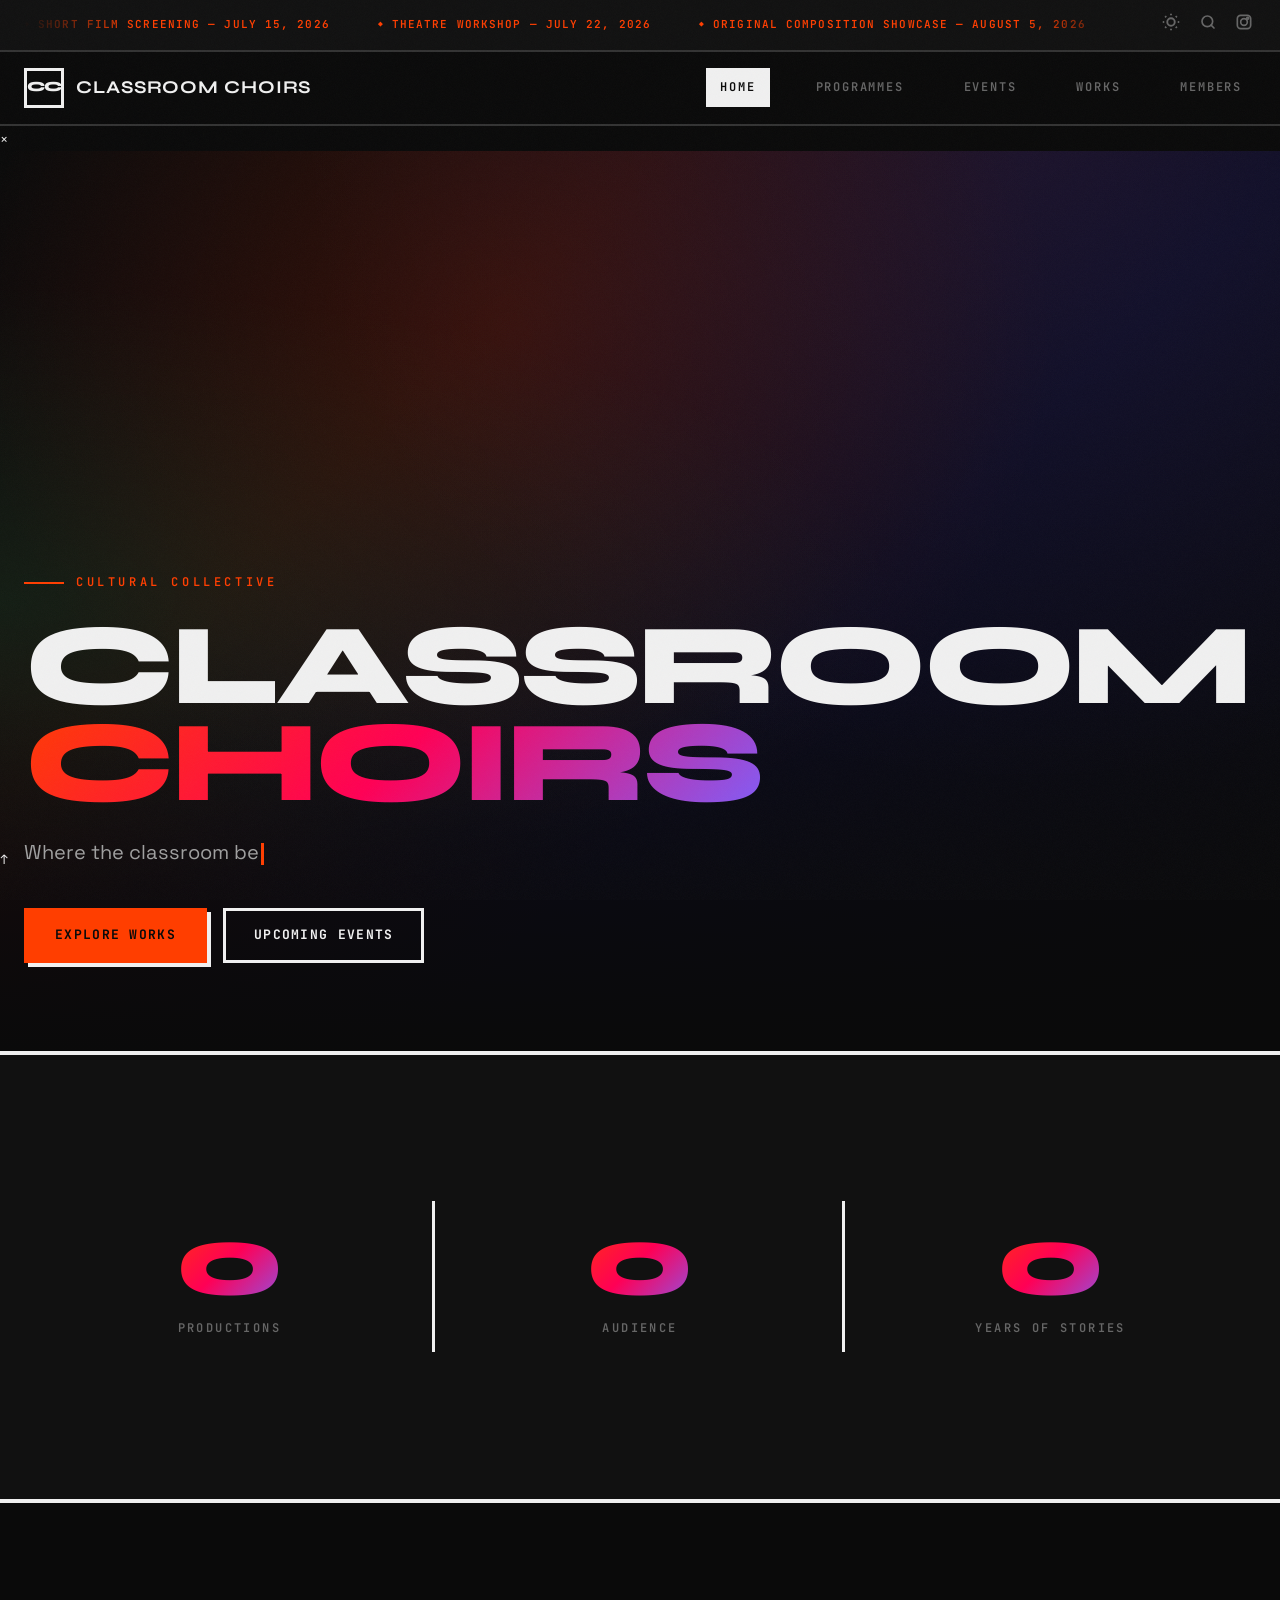
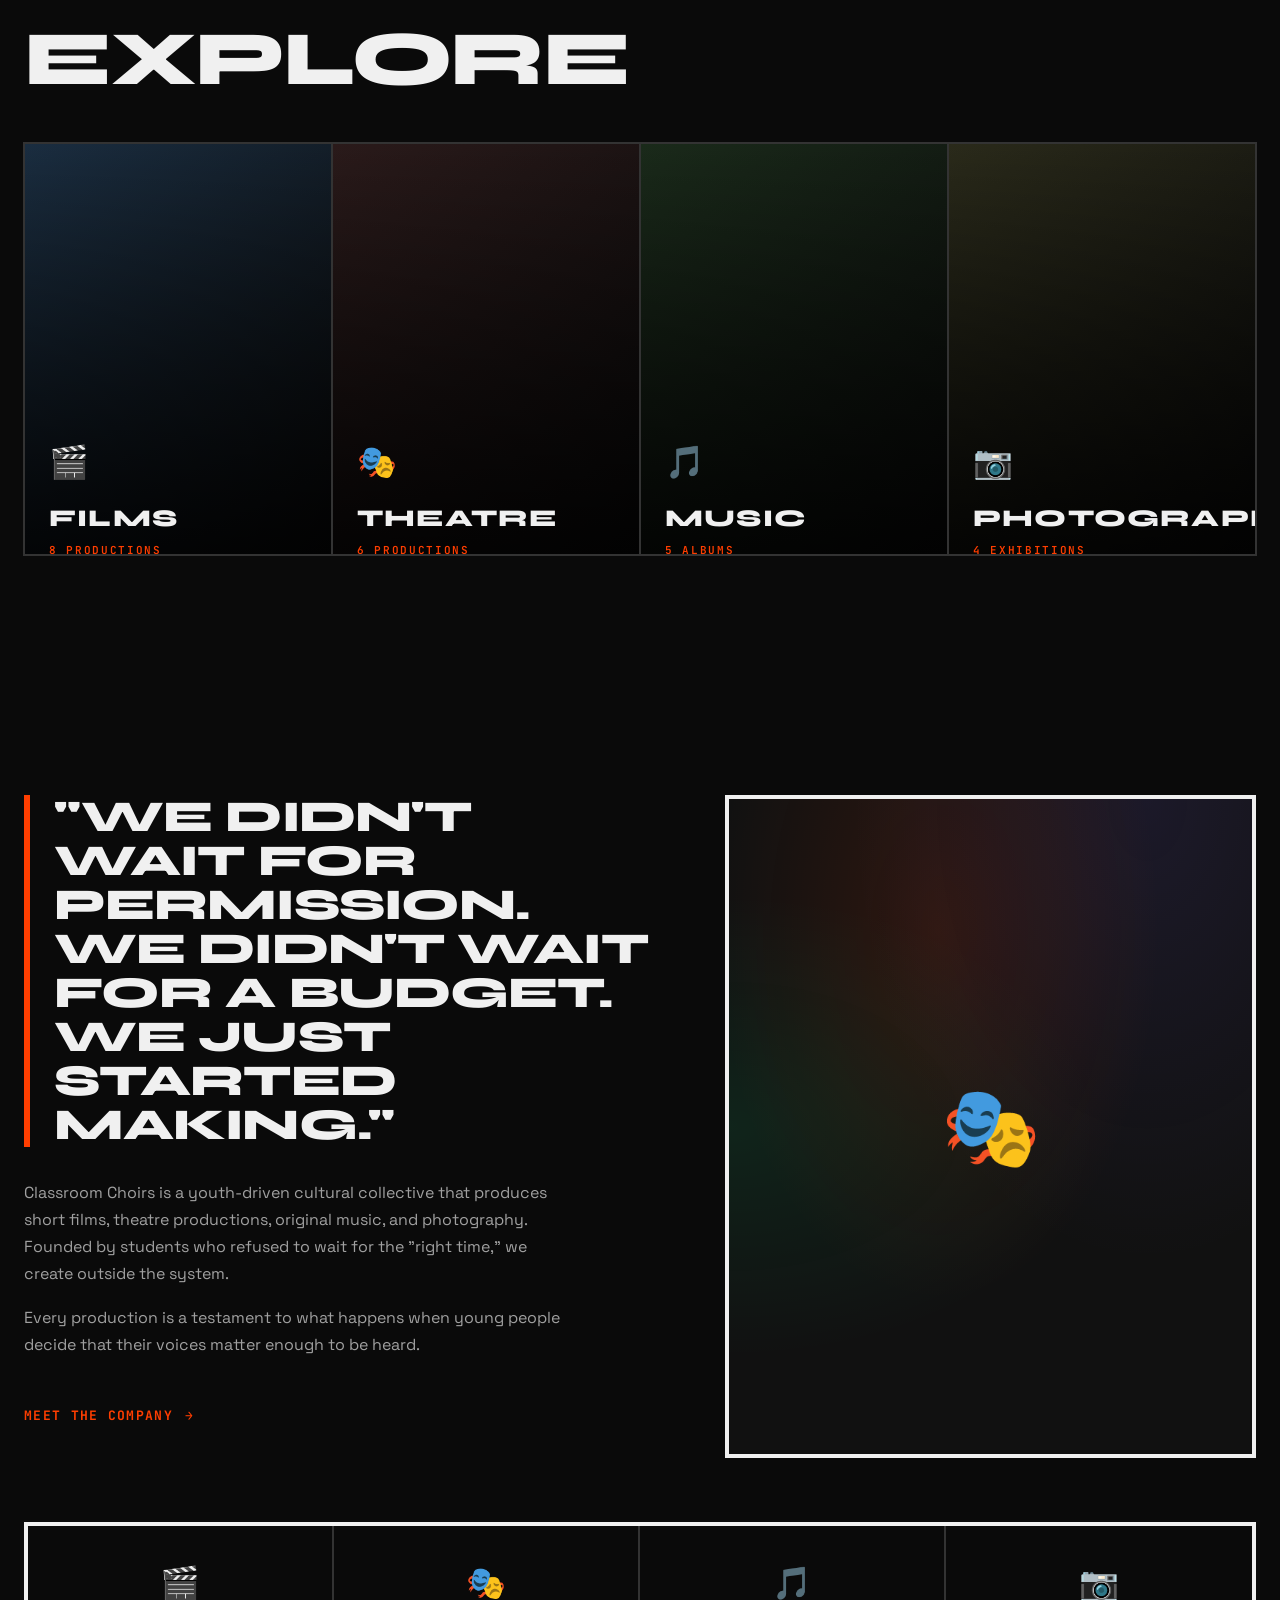
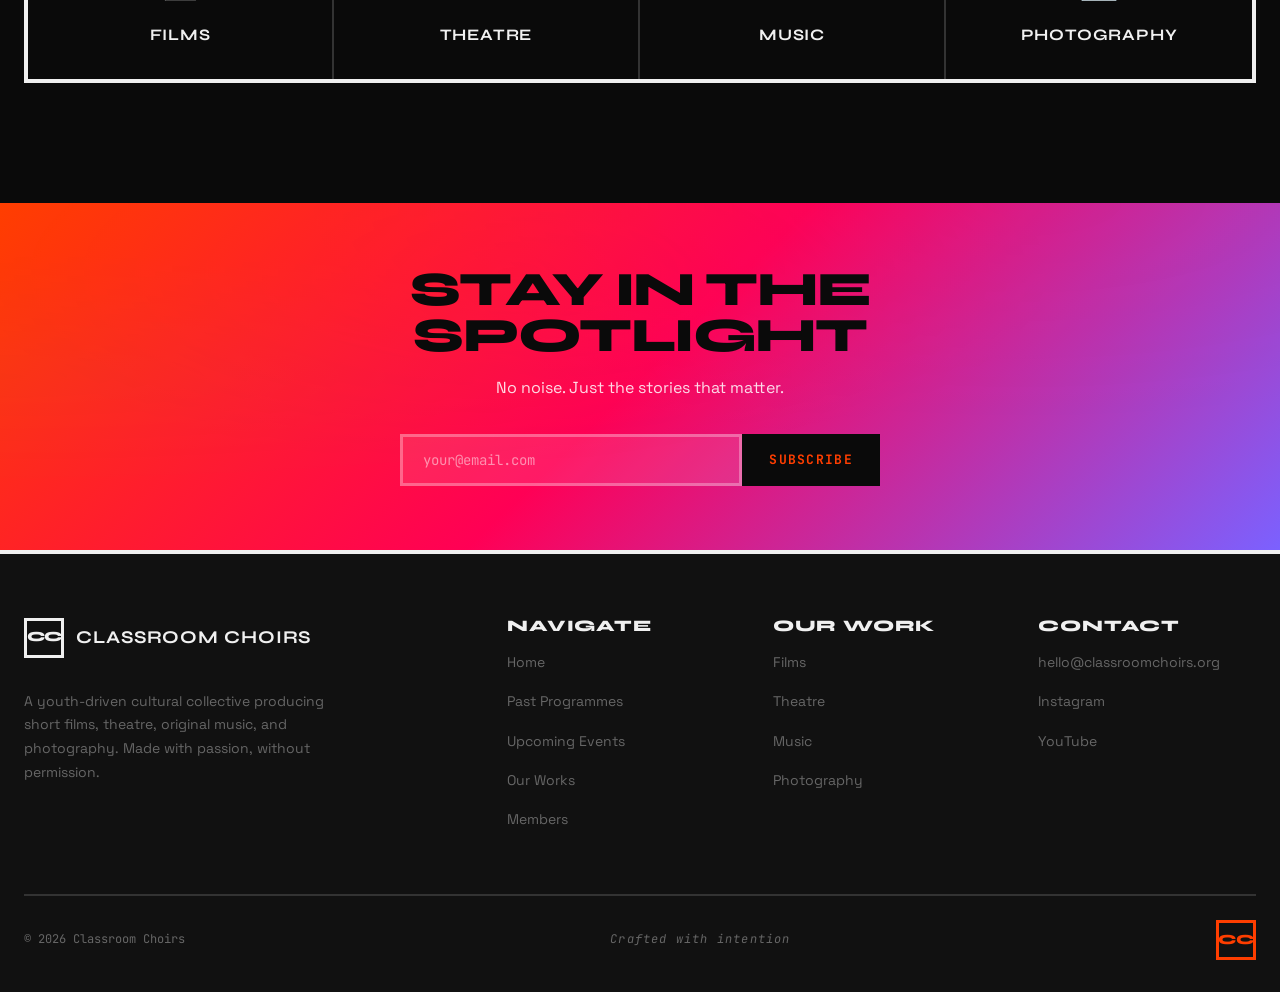
==== commit d808cc28: "Brutalist redesign: harsh borders, gradients, light+dark themes, deconstructed layouts - New brutali" ====
--- a/index.html
+++ b/index.html
@@ -1,33 +1,27 @@
 <!DOCTYPE html>
-<html lang="en">
+<html lang="en" data-theme="dark">
 <head>
   <meta charset="UTF-8">
   <meta name="viewport" content="width=device-width, initial-scale=1.0">
-  <title>Classroom Choirs — Where the Classroom Becomes a Stage</title>
+  <title>Classroom Choirs — Raw. Unapologetic. Unmistakable.</title>
   <meta name="description" content="A youth-driven cultural collective producing short films, theatre, original music, and photography.">
   <link rel="stylesheet" href="css/style.css">
 </head>
-<body>
-
-  <!-- Curtain Loader -->
+<body class="noise">
+
   <div class="curtain" aria-hidden="true">
     <div class="curtain__panel curtain__panel--left"></div>
     <div class="curtain__panel curtain__panel--right"></div>
   </div>
 
-  <!-- Scroll Progress -->
   <div class="scroll-progress" aria-hidden="true"></div>
   <div class="scroll-progress__label">End of Act</div>
-
-  <!-- Page Transition -->
   <div class="page-transition" aria-hidden="true"></div>
 
-  <!-- ═══════════════════════════════════════════════════════════
-       TOPBAR
-       ═══════════════════════════════════════════════════════════ -->
+  <!-- TOPBAR -->
   <div class="topbar" role="banner">
     <div class="container topbar__inner">
-      <div class="topbar__marquee" aria-label="Upcoming announcements">
+      <div class="topbar__marquee" aria-label="Announcements">
         <div class="topbar__marquee-track">
           <span class="topbar__marquee-item">Short Film Screening — July 15, 2026</span>
           <span class="topbar__marquee-item">Theatre Workshop — July 22, 2026</span>
@@ -40,29 +34,24 @@
         </div>
       </div>
       <div class="topbar__actions">
+        <button class="topbar__action-btn theme-toggle" aria-label="Toggle theme"></button>
         <button class="topbar__action-btn topbar__action-btn--search" aria-label="Search">
-          <svg width="16" height="16" viewBox="0 0 24 24" fill="none" stroke="currentColor" stroke-width="2" stroke-linecap="round"><circle cx="11" cy="11" r="8"/><line x1="21" y1="21" x2="16.65" y2="16.65"/></svg>
+          <svg width="16" height="16" viewBox="0 0 24 24" fill="none" stroke="currentColor" stroke-width="2.5" stroke-linecap="round"><circle cx="11" cy="11" r="8"/><line x1="21" y1="21" x2="16.65" y2="16.65"/></svg>
         </button>
         <a href="#" class="topbar__action-btn" aria-label="Instagram">
-          <svg width="16" height="16" viewBox="0 0 24 24" fill="none" stroke="currentColor" stroke-width="2" stroke-linecap="round"><rect x="2" y="2" width="20" height="20" rx="5"/><circle cx="12" cy="12" r="5"/><circle cx="17.5" cy="6.5" r="1.5"/></svg>
-        </a>
-        <a href="#" class="topbar__action-btn" aria-label="YouTube">
-          <svg width="16" height="16" viewBox="0 0 24 24" fill="none" stroke="currentColor" stroke-width="2" stroke-linecap="round"><path d="M22.54 6.42a2.78 2.78 0 0 0-1.94-2C18.88 4 12 4 12 4s-6.88 0-8.6.46a2.78 2.78 0 0 0-1.94 2A29 29 0 0 0 1 12a29 29 0 0 0 .46 5.58A2.78 2.78 0 0 0 3.4 19.6C5.12 20 12 20 12 20s6.88 0 8.6-.46a2.78 2.78 0 0 0 1.94-2A29 29 0 0 0 23 12a29 29 0 0 0-.46-5.58z"/><polygon points="9.75 15.02 15.5 12 9.75 8.98 9.75 15.02"/></svg>
-        </a>
-      </div>
-    </div>
-  </div>
-
-  <!-- ═══════════════════════════════════════════════════════════
-       NAVBAR
-       ═══════════════════════════════════════════════════════════ -->
+          <svg width="16" height="16" viewBox="0 0 24 24" fill="none" stroke="currentColor" stroke-width="2.5" stroke-linecap="round"><rect x="2" y="2" width="20" height="20" rx="5"/><circle cx="12" cy="12" r="5"/><circle cx="17.5" cy="6.5" r="1.5"/></svg>
+        </a>
+      </div>
+    </div>
+  </div>
+
+  <!-- NAVBAR -->
   <nav class="navbar" role="navigation" aria-label="Main navigation">
     <div class="container navbar__inner">
       <a href="index.html" class="navbar__brand">
         <div class="navbar__emblem" aria-hidden="true">CC</div>
         <span class="navbar__brand-text">Classroom Choirs</span>
       </a>
-
       <div class="navbar__links">
         <a href="index.html" class="navbar__link is-active">Home</a>
         <a href="past-programmes.html" class="navbar__link">Programmes</a>
@@ -70,7 +59,6 @@
         <a href="our-works.html" class="navbar__link">Works</a>
         <a href="members.html" class="navbar__link">Members</a>
       </div>
-
       <div class="navbar__hamburger" aria-label="Toggle menu" role="button" tabindex="0">
         <span class="navbar__hamburger-line"></span>
         <span class="navbar__hamburger-line"></span>
@@ -79,9 +67,8 @@
     </div>
   </nav>
 
-  <!-- Mobile Menu -->
   <div class="mobile-menu" role="dialog" aria-label="Mobile navigation">
-    <button class="mobile-menu__close" aria-label="Close menu">✕</button>
+    <button class="mobile-menu__close" aria-label="Close menu">&times;</button>
     <a href="index.html" class="mobile-menu__link">Home</a>
     <a href="past-programmes.html" class="mobile-menu__link">Programmes</a>
     <a href="upcoming-events.html" class="mobile-menu__link">Events</a>
@@ -89,97 +76,95 @@
     <a href="members.html" class="mobile-menu__link">Members</a>
   </div>
 
-  <!-- Search Overlay -->
   <div class="search-overlay" role="dialog" aria-label="Search">
-    <button class="search-overlay__close" aria-label="Close search">✕</button>
-    <input type="text" class="search-overlay__input" placeholder="Search works, events, members..." aria-label="Search">
+    <button class="search-overlay__close" aria-label="Close search">&times;</button>
+    <input type="text" class="search-overlay__input" placeholder="Search..." aria-label="Search">
     <div class="search-overlay__results"></div>
   </div>
 
-  <!-- Lightbox -->
   <div class="lightbox" role="dialog" aria-label="Preview">
-    <button class="lightbox__close" aria-label="Close preview">✕</button>
+    <button class="lightbox__close" aria-label="Close preview">&times;</button>
     <div class="lightbox__content"></div>
   </div>
 
-  <!-- ═══════════════════════════════════════════════════════════
-       HERO — "The Overture"
-       ═══════════════════════════════════════════════════════════ -->
+  <!-- HERO -->
   <section class="hero" aria-label="Hero">
-    <div class="hero__bg film-grain" id="heroBg"></div>
-    <div class="hero__content">
-      <h1 class="hero__title">
-        Classroom<br><span>Choirs</span>
-      </h1>
-      <div class="hero__tagline" data-text="Where the classroom becomes a stage."></div>
-      <div class="hero__actions">
-        <a href="our-works.html" class="btn btn--primary">Explore Our Works</a>
-        <a href="upcoming-events.html" class="btn btn--outline">Upcoming Events</a>
-      </div>
-    </div>
-  </section>
-
-  <!-- ═══════════════════════════════════════════════════════════
-       STATS
-       ═══════════════════════════════════════════════════════════ -->
+    <div class="hero__bg"></div>
+    <div class="container hero__grid">
+      <div class="hero__content">
+        <div class="hero__label">Cultural Collective</div>
+        <h1 class="hero__title">
+          Classroom<br><span class="text-gradient">Choirs</span>
+        </h1>
+        <div class="hero__tagline" data-text="Where the classroom becomes a stage."></div>
+        <div class="hero__actions">
+          <a href="our-works.html" class="btn btn--primary">Explore Works</a>
+          <a href="upcoming-events.html" class="btn btn--outline">Upcoming Events</a>
+        </div>
+      </div>
+      <div class="hero__visual">
+        <div class="hero__visual-box">&#127916;</div>
+      </div>
+    </div>
+  </section>
+
+  <!-- STATS -->
   <section class="stats section--tight" aria-label="Statistics">
     <div class="container">
       <div class="stats__grid reveal-stagger">
         <div class="stats__item">
-          <div class="stats__number" data-count="30" data-suffix="+">0</div>
+          <div class="stats__number"><span class="gradient-text" data-count="30" data-suffix="+">0</span></div>
           <div class="stats__label">Productions</div>
         </div>
         <div class="stats__item">
-          <div class="stats__number" data-count="200" data-suffix="+">0</div>
+          <div class="stats__number"><span class="gradient-text" data-count="200" data-suffix="+">0</span></div>
           <div class="stats__label">Audience</div>
         </div>
         <div class="stats__item">
-          <div class="stats__number" data-count="3" data-suffix="">0</div>
+          <div class="stats__number"><span class="gradient-text" data-count="3" data-suffix="">0</span></div>
           <div class="stats__label">Years of Stories</div>
         </div>
       </div>
     </div>
   </section>
 
-  <!-- ═══════════════════════════════════════════════════════════
-       QUICK NAVIGATION TILES
-       ═══════════════════════════════════════════════════════════ -->
-  <section class="section" aria-label="Explore our disciplines">
-    <div class="container">
-      <h2 class="reveal" style="margin-bottom:var(--space-2xl);text-align:center;">Explore</h2>
+  <!-- NAV TILES -->
+  <section class="section" aria-label="Explore disciplines">
+    <div class="container">
+      <h2 class="reveal" style="margin-bottom:var(--space-2xl);">Explore</h2>
       <div class="nav-tiles reveal-stagger">
         <a href="our-works.html#film" class="nav-tile">
-          <div class="nav-tile__image" style="background:linear-gradient(135deg,#1a2d40,#0D1B2A);"></div>
-          <div class="nav-tile__overlay"></div>
-          <div class="nav-tile__content">
-            <div class="nav-tile__icon">🎬</div>
+          <div class="nav-tile__image" style="background:linear-gradient(135deg,#1a2d40,#0a0a0a);"></div>
+          <div class="nav-tile__overlay"></div>
+          <div class="nav-tile__content">
+            <div class="nav-tile__icon">&#127916;</div>
             <div class="nav-tile__title">Films</div>
             <div class="nav-tile__count">8 Productions</div>
           </div>
         </a>
         <a href="our-works.html#theatre" class="nav-tile">
-          <div class="nav-tile__image" style="background:linear-gradient(135deg,#2a1a1a,#0D1B2A);"></div>
-          <div class="nav-tile__overlay"></div>
-          <div class="nav-tile__content">
-            <div class="nav-tile__icon">🎭</div>
+          <div class="nav-tile__image" style="background:linear-gradient(135deg,#2a1a1a,#0a0a0a);"></div>
+          <div class="nav-tile__overlay"></div>
+          <div class="nav-tile__content">
+            <div class="nav-tile__icon">&#127917;</div>
             <div class="nav-tile__title">Theatre</div>
             <div class="nav-tile__count">6 Productions</div>
           </div>
         </a>
         <a href="our-works.html#music" class="nav-tile">
-          <div class="nav-tile__image" style="background:linear-gradient(135deg,#1a2a1a,#0D1B2A);"></div>
-          <div class="nav-tile__overlay"></div>
-          <div class="nav-tile__content">
-            <div class="nav-tile__icon">🎵</div>
+          <div class="nav-tile__image" style="background:linear-gradient(135deg,#1a2a1a,#0a0a0a);"></div>
+          <div class="nav-tile__overlay"></div>
+          <div class="nav-tile__content">
+            <div class="nav-tile__icon">&#127925;</div>
             <div class="nav-tile__title">Music</div>
             <div class="nav-tile__count">5 Albums</div>
           </div>
         </a>
         <a href="our-works.html#photography" class="nav-tile">
-          <div class="nav-tile__image" style="background:linear-gradient(135deg,#2a2a1a,#0D1B2A);"></div>
-          <div class="nav-tile__overlay"></div>
-          <div class="nav-tile__content">
-            <div class="nav-tile__icon">📷</div>
+          <div class="nav-tile__image" style="background:linear-gradient(135deg,#2a2a1a,#0a0a0a);"></div>
+          <div class="nav-tile__overlay"></div>
+          <div class="nav-tile__content">
+            <div class="nav-tile__icon">&#128247;</div>
             <div class="nav-tile__title">Photography</div>
             <div class="nav-tile__count">4 Exhibitions</div>
           </div>
@@ -188,9 +173,7 @@
     </div>
   </section>
 
-  <!-- ═══════════════════════════════════════════════════════════
-       ABOUT
-       ═══════════════════════════════════════════════════════════ -->
+  <!-- ABOUT -->
   <section class="section" aria-label="About us">
     <div class="container">
       <div class="about__grid">
@@ -201,61 +184,54 @@
           <p class="about__text">
             Classroom Choirs is a youth-driven cultural collective that produces short films,
             theatre productions, original music, and photography. Founded by students who
-            refused to wait for the "right time," we create outside the system — inside a classroom,
-            without permission, without budgets, without waiting.
+            refused to wait for the "right time," we create outside the system.
           </p>
           <p class="about__text">
             Every production is a testament to what happens when young people decide that their
-            voices matter enough to be heard. We are not a club. We are not a school project.
-            We are a living, breathing cultural collective.
+            voices matter enough to be heard.
           </p>
           <a href="members.html" class="btn btn--ghost" style="margin-top:var(--space-lg);">Meet the Company</a>
         </div>
         <div class="about__image-wrapper reveal">
-          <div class="about__image-fallback" role="img" aria-label="Behind the scenes of Classroom Choirs">🎭</div>
-        </div>
-      </div>
-
-      <div class="about__pillars reveal-stagger" style="margin-top:var(--space-3xl);">
-        <div class="about__pillar">
-          <div class="about__pillar-icon">🎬</div>
+          <div class="about__image-fallback" role="img" aria-label="Behind the scenes">&#127917;</div>
+        </div>
+      </div>
+      <div class="about__pillars reveal-stagger">
+        <div class="about__pillar">
+          <div class="about__pillar-icon">&#127916;</div>
           <div class="about__pillar-name">Films</div>
         </div>
         <div class="about__pillar">
-          <div class="about__pillar-icon">🎭</div>
+          <div class="about__pillar-icon">&#127917;</div>
           <div class="about__pillar-name">Theatre</div>
         </div>
         <div class="about__pillar">
-          <div class="about__pillar-icon">🎵</div>
+          <div class="about__pillar-icon">&#127925;</div>
           <div class="about__pillar-name">Music</div>
         </div>
         <div class="about__pillar">
-          <div class="about__pillar-icon">📷</div>
+          <div class="about__pillar-icon">&#128247;</div>
           <div class="about__pillar-name">Photography</div>
         </div>
       </div>
     </div>
   </section>
 
-  <!-- ═══════════════════════════════════════════════════════════
-       NEWSLETTER
-       ═══════════════════════════════════════════════════════════ -->
+  <!-- NEWSLETTER -->
   <section class="newsletter" aria-label="Newsletter">
     <div class="container">
       <div class="newsletter__inner reveal">
         <h2 class="newsletter__title">Stay in the Spotlight</h2>
-        <p class="newsletter__text">Get updates on our latest productions, events, and opportunities. No noise — just the stories that matter.</p>
+        <p class="newsletter__text">No noise. Just the stories that matter.</p>
         <form class="newsletter__form" onsubmit="return false;">
-          <input type="email" class="newsletter__input" placeholder="your@email.com" aria-label="Email address" required>
+          <input type="email" class="newsletter__input" placeholder="your@email.com" aria-label="Email" required>
           <button type="submit" class="newsletter__submit">Subscribe</button>
         </form>
       </div>
     </div>
   </section>
 
-  <!-- ═══════════════════════════════════════════════════════════
-       FOOTER
-       ═══════════════════════════════════════════════════════════ -->
+  <!-- FOOTER -->
   <footer class="footer" role="contentinfo">
     <div class="container">
       <div class="footer__grid">
@@ -264,10 +240,7 @@
             <div class="navbar__emblem" aria-hidden="true">CC</div>
             <span class="navbar__brand-text">Classroom Choirs</span>
           </a>
-          <p class="footer__brand-desc">
-            A youth-driven cultural collective producing short films, theatre, original music,
-            and photography. Made with passion, without permission.
-          </p>
+          <p class="footer__brand-desc">A youth-driven cultural collective producing short films, theatre, original music, and photography. Made with passion, without permission.</p>
         </div>
         <div>
           <h4 class="footer__heading">Navigate</h4>
@@ -292,16 +265,14 @@
         </div>
       </div>
       <div class="footer__bottom">
-        <span class="footer__copy">&copy; 2026 Classroom Choirs. All rights reserved.</span>
+        <span class="footer__copy">&copy; 2026 Classroom Choirs</span>
         <span class="footer__tagline">Crafted with intention</span>
         <div class="footer__emblem" aria-hidden="true">CC</div>
       </div>
     </div>
   </footer>
 
-  <!-- Back to Top -->
-  <button class="back-to-top" aria-label="Back to top">↑</button>
-
+  <button class="back-to-top" aria-label="Back to top">&uarr;</button>
   <script src="js/app.js"></script>
 </body>
 </html>
--- a/css/style.css
+++ b/css/style.css
@@ -1,2156 +1,416 @@
 /* ═══════════════════════════════════════════════════════════════
-   CLASSROOM CHOIRS — "Intimate Stage Noir" Design System
+   CLASSROOM CHOIRS — BRUTALIST REDESIGN
    ═══════════════════════════════════════════════════════════════ */
-
-/* ── Google Fonts ── */
-@import url('https://fonts.googleapis.com/css2?family=Cormorant+Garamond:ital,wght@0,300;0,400;0,500;0,600;0,700;1,300;1,400;1,500;1,600;1,700&family=DM+Sans:ital,opsz,wght@0,9..40,300;0,9..40,400;0,9..40,500;0,9..40,600;0,9..40,700;1,9..40,300;1,9..40,400;1,9..40,500&display=swap');
-
-/* ── Design Tokens ── */
+@import url('https://fonts.googleapis.com/css2?family=Space+Grotesk:wght@300;400;500;600;700&family=Syne:wght@400;500;600;700;800&family=JetBrains+Mono:wght@300;400;500;600;700&display=swap');
+
 :root {
-  /* Colour Palette */
-  --base:       #0D1B2A;
-  --base-deep:  #080f18;
-  --surface:    #121f2e;
-  --surface-elevated: #1a2d40;
-  --accent:     #D4A843;
-  --accent-dim: #b8922e;
-  --text:       #E8EDF2;
-  --text-muted: #6B7E91;
-  --text-dim:   #4a5d70;
-  --white:      #ffffff;
-  --playbill:   #f5f0e8;
-  --playbill-dark: #1a1a18;
-
-  /* Typography */
-  --font-display: 'Cormorant Garamond', 'Georgia', serif;
-  --font-body:    'DM Sans', -apple-system, BlinkMacSystemFont, 'Segoe UI', sans-serif;
-
-  /* Spacing */
-  --space-xs:  4px;
-  --space-sm:  8px;
-  --space-md:  16px;
-  --space-lg:  24px;
-  --space-xl:  32px;
-  --space-2xl: 48px;
-  --space-3xl: 64px;
-  --space-section: 96px;
-
-  /* Transitions */
-  --ease-out: cubic-bezier(0.16, 1, 0.3, 1);
-  --ease-in-out: cubic-bezier(0.45, 0, 0.55, 1);
-
-  /* Z-index layers */
-  --z-base:    1;
-  --z-nav:     100;
-  --z-overlay: 200;
-  --z-curtain: 300;
-  --z-progress: 400;
-  --z-top:     9999;
-}
-
-/* ── Reset & Base ── */
-*, *::before, *::after {
-  margin: 0;
-  padding: 0;
-  box-sizing: border-box;
-}
-
-html {
-  scroll-behavior: smooth;
-  -webkit-text-size-adjust: 100%;
-}
-
-body {
-  font-family: var(--font-body);
-  font-size: 16px;
-  line-height: 1.6;
-  color: var(--text);
-  background-color: var(--base);
-  -webkit-font-smoothing: antialiased;
-  -moz-osx-font-smoothing: grayscale;
-  overflow-x: hidden;
-}
-
-body.no-scroll {
-  overflow: hidden;
-}
-
-img {
-  max-width: 100%;
-  height: auto;
-  display: block;
-}
-
-a {
-  color: var(--accent);
-  text-decoration: none;
-  transition: color 0.3s var(--ease-out);
-}
-
-a:hover {
-  color: var(--white);
-}
-
-ul, ol {
-  list-style: none;
-}
-
-button {
-  font-family: var(--font-body);
-  cursor: pointer;
-  border: none;
-  background: none;
-  color: inherit;
-}
-
-input, textarea {
-  font-family: var(--font-body);
-  color: var(--text);
-}
-
-::selection {
-  background: var(--accent);
-  color: var(--base);
-}
-
-/* ── Film Grain Overlay ── */
-.film-grain::after {
-  content: '';
-  position: absolute;
-  inset: 0;
-  opacity: 0.04;
-  pointer-events: none;
-  background-image: url("data:image/svg+xml,%3Csvg viewBox='0 0 256 256' xmlns='http://www.w3.org/2000/svg'%3E%3Cfilter id='noise'%3E%3CfeTurbulence type='fractalNoise' baseFrequency='0.9' numOctaves='4' stitchTiles='stitch'/%3E%3C/filter%3E%3Crect width='100%25' height='100%25' filter='url(%23noise)' opacity='1'/%3E%3C/svg%3E");
-  background-size: 256px 256px;
-  z-index: 1;
-}
-
-/* ── Typography ── */
-h1, h2, h3, h4, h5, h6 {
-  font-family: var(--font-display);
-  font-weight: 400;
-  line-height: 1.1;
-  letter-spacing: -0.02em;
-}
-
-h1 { font-size: clamp(2.5rem, 6vw, 5rem); }
-h2 { font-size: clamp(2rem, 4vw, 3.5rem); }
-h3 { font-size: clamp(1.5rem, 3vw, 2.25rem); }
-h4 { font-size: clamp(1.25rem, 2vw, 1.75rem); }
-
-p {
-  font-family: var(--font-body);
-  font-size: 1rem;
-  line-height: 1.7;
-  color: var(--text-muted);
-}
-
-.text-accent { color: var(--accent); }
-.text-muted  { color: var(--text-muted); }
-.text-dim    { color: var(--text-dim); }
-
-.font-display { font-family: var(--font-display); }
-.font-body    { font-family: var(--font-body); }
-
-/* Small caps for labels */
-.label {
-  font-family: var(--font-body);
-  font-size: 0.6875rem;
-  font-weight: 500;
-  letter-spacing: 0.15em;
-  text-transform: uppercase;
-  color: var(--text-muted);
-}
-
-/* ── Ghost Text (Page Headers) ── */
-.ghost-text {
-  position: absolute;
-  font-family: var(--font-display);
-  font-weight: 700;
-  font-size: clamp(8rem, 18vw, 16rem);
-  color: rgba(255, 255, 255, 0.04);
-  pointer-events: none;
-  user-select: none;
-  white-space: nowrap;
-  line-height: 1;
-  z-index: 0;
-}
-
-/* ── Layout ── */
-.container {
-  width: 100%;
-  max-width: 1280px;
-  margin: 0 auto;
-  padding: 0 var(--space-lg);
-}
-
-.section {
-  padding: var(--space-section) 0;
-  position: relative;
-}
-
-.section--tight {
-  padding: var(--space-3xl) 0;
-}
-
-/* ═══════════════════════════════════════════════════════════════
-   CURTAIN LOADER
-   ═══════════════════════════════════════════════════════════════ */
-.curtain {
-  position: fixed;
-  inset: 0;
-  z-index: var(--z-curtain);
-  pointer-events: none;
-}
-
-.curtain__panel {
-  position: absolute;
-  top: 0;
-  width: 50%;
-  height: 100%;
-  background: var(--base);
-  transition: transform 0.8s var(--ease-out);
-}
-
-.curtain__panel--left {
-  left: 0;
-}
-
-.curtain__panel--right {
-  right: 0;
-}
-
-.curtain.is-open .curtain__panel--left {
-  transform: translateX(-100%);
-}
-
-.curtain.is-open .curtain__panel--right {
-  transform: translateX(100%);
-}
-
-.curtain.is-hidden {
-  display: none;
-}
-
-/* ═══════════════════════════════════════════════════════════════
-   SCROLL PROGRESS BAR
-   ═══════════════════════════════════════════════════════════════ */
-.scroll-progress {
-  position: fixed;
-  top: 0;
-  left: 0;
-  width: 0%;
-  height: 3px;
-  background: var(--accent);
-  z-index: var(--z-progress);
-  transition: width 0.1s linear;
-}
-
-.scroll-progress__label {
-  position: fixed;
-  top: 10px;
-  right: 16px;
-  font-family: var(--font-display);
-  font-size: 0.75rem;
-  font-style: italic;
-  color: var(--accent);
-  opacity: 0;
-  transition: opacity 0.4s var(--ease-out);
-  z-index: var(--z-progress);
-}
-
-.scroll-progress.is-complete .scroll-progress__label {
-  opacity: 1;
-}
-
-/* ═══════════════════════════════════════════════════════════════
-   NAVIGATION
-   ═══════════════════════════════════════════════════════════════ */
-
-/* ── Marquee Topbar ── */
-.topbar {
-  background: var(--base);
-  border-bottom: 1px solid rgba(212, 168, 67, 0.15);
-  padding: 6px 0;
-  font-size: 0.75rem;
-  overflow: hidden;
-  position: relative;
-  z-index: var(--z-nav);
-}
-
-.topbar__inner {
-  display: flex;
-  align-items: center;
-  justify-content: space-between;
-}
-
-.topbar__marquee {
-  flex: 1;
-  overflow: hidden;
-  mask-image: linear-gradient(to right, transparent, black 10%, black 90%, transparent);
-  -webkit-mask-image: linear-gradient(to right, transparent, black 10%, black 90%, transparent);
-}
-
-.topbar__marquee-track {
-  display: flex;
-  gap: var(--space-2xl);
-  animation: marquee 30s linear infinite;
-  white-space: nowrap;
-  width: max-content;
-}
-
-@keyframes marquee {
-  0%   { transform: translateX(0); }
-  100% { transform: translateX(-50%); }
-}
-
-.topbar__marquee-item {
-  display: inline-flex;
-  align-items: center;
-  gap: var(--space-sm);
-  color: var(--accent);
-  font-family: var(--font-body);
-  font-weight: 500;
-  letter-spacing: 0.05em;
-  text-transform: uppercase;
-  font-size: 0.6875rem;
-}
-
-.topbar__marquee-item::before {
-  content: '◆';
-  font-size: 0.5rem;
-}
-
-.topbar__actions {
-  display: flex;
-  align-items: center;
-  gap: var(--space-md);
-  padding-left: var(--space-lg);
-  flex-shrink: 0;
-}
-
-.topbar__action-btn {
-  color: var(--text-muted);
-  font-size: 1rem;
-  transition: color 0.3s var(--ease-out);
-  padding: 4px;
-}
-
-.topbar__action-btn:hover {
-  color: var(--accent);
-}
-
-/* ── Main Navbar ── */
-.navbar {
-  position: sticky;
-  top: 0;
-  z-index: var(--z-nav);
-  padding: var(--space-md) 0;
-  transition: background-color 0.4s var(--ease-out),
-              border-color 0.4s var(--ease-out),
-              padding 0.4s var(--ease-out);
-  border-bottom: 1px solid transparent;
-}
-
-.navbar.is-scrolled {
-  background: rgba(13, 27, 42, 0.95);
-  backdrop-filter: blur(12px);
-  -webkit-backdrop-filter: blur(12px);
-  border-bottom-color: rgba(212, 168, 67, 0.15);
-  padding: var(--space-sm) 0;
-}
-
-.navbar__inner {
-  display: flex;
-  align-items: center;
-  justify-content: space-between;
-}
-
-.navbar__brand {
-  display: flex;
-  align-items: center;
-  gap: var(--space-sm);
-  text-decoration: none;
-}
-
-.navbar__emblem {
-  width: 36px;
-  height: 36px;
-  border: 2px solid var(--accent);
-  display: flex;
-  align-items: center;
-  justify-content: center;
-  font-family: var(--font-display);
-  font-size: 1rem;
-  font-weight: 700;
-  color: var(--accent);
-  letter-spacing: -0.05em;
-}
-
-.navbar__brand-text {
-  font-family: var(--font-display);
-  font-size: 1.25rem;
-  font-weight: 400;
-  color: var(--text);
-  letter-spacing: 0.02em;
-}
-
-.navbar__links {
-  display: flex;
-  align-items: center;
-  gap: var(--space-xl);
-}
-
-.navbar__link {
-  font-family: var(--font-body);
-  font-size: 0.75rem;
-  font-weight: 500;
-  letter-spacing: 0.12em;
-  text-transform: uppercase;
-  color: var(--text-muted);
-  text-decoration: none;
-  transition: color 0.3s var(--ease-out);
-  position: relative;
-}
-
-.navbar__link::after {
-  content: '';
-  position: absolute;
-  bottom: -4px;
-  left: 0;
-  width: 0;
-  height: 1px;
-  background: var(--accent);
-  transition: width 0.3s var(--ease-out);
-}
-
-.navbar__link:hover,
-.navbar__link.is-active {
-  color: var(--accent);
-}
-
-.navbar__link:hover::after,
-.navbar__link.is-active::after {
-  width: 100%;
-}
-
-/* Hamburger */
-.navbar__hamburger {
-  display: none;
-  flex-direction: column;
-  gap: 5px;
-  padding: 8px;
-  cursor: pointer;
-}
-
-.navbar__hamburger-line {
-  width: 24px;
-  height: 2px;
-  background: var(--text);
-  transition: transform 0.3s var(--ease-out), opacity 0.3s var(--ease-out);
-}
-
-.navbar__hamburger.is-active .navbar__hamburger-line:nth-child(1) {
-  transform: translateY(7px) rotate(45deg);
-}
-
-.navbar__hamburger.is-active .navbar__hamburger-line:nth-child(2) {
-  opacity: 0;
-}
-
-.navbar__hamburger.is-active .navbar__hamburger-line:nth-child(3) {
-  transform: translateY(-7px) rotate(-45deg);
-}
-
-/* Mobile Menu */
-.mobile-menu {
-  position: fixed;
-  top: 0;
-  right: 0;
-  width: 100%;
-  height: 100vh;
-  background: var(--base);
-  z-index: var(--z-overlay);
-  display: flex;
-  flex-direction: column;
-  justify-content: center;
-  align-items: center;
-  gap: var(--space-xl);
-  transform: translateX(100%);
-  transition: transform 0.5s var(--ease-out);
-}
-
-.mobile-menu.is-open {
-  transform: translateX(0);
-}
-
-.mobile-menu__link {
-  font-family: var(--font-display);
-  font-size: 2.5rem;
-  font-weight: 400;
-  color: var(--text);
-  text-decoration: none;
-  transition: color 0.3s var(--ease-out);
-}
-
-.mobile-menu__link:hover {
-  color: var(--accent);
-}
-
-.mobile-menu__close {
-  position: absolute;
-  top: var(--space-lg);
-  right: var(--space-lg);
-  color: var(--text-muted);
-  font-size: 1.5rem;
-  cursor: pointer;
-  padding: 8px;
-}
-
-/* ═══════════════════════════════════════════════════════════════
-   HERO
-   ═══════════════════════════════════════════════════════════════ */
-.hero {
-  position: relative;
-  min-height: 100vh;
-  display: flex;
-  align-items: center;
-  justify-content: center;
-  overflow: hidden;
-}
-
-.hero__bg {
-  position: absolute;
-  inset: 0;
-  background: linear-gradient(135deg, #0a1628 0%, #0D1B2A 40%, #152238 100%);
-  background-size: cover;
-  background-position: center;
-  z-index: 0;
-}
-
-.hero__bg::after {
-  content: '';
-  position: absolute;
-  inset: 0;
-  background: linear-gradient(
-    180deg,
-    rgba(13, 27, 42, 0.3) 0%,
-    rgba(13, 27, 42, 0.6) 50%,
-    rgba(13, 27, 42, 0.95) 100%
-  );
-}
-
-.hero__content {
-  position: relative;
-  z-index: 2;
-  text-align: center;
-  padding: var(--space-lg);
-  max-width: 800px;
-}
-
-.hero__title {
-  font-family: var(--font-display);
-  font-size: clamp(3rem, 7vw, 6rem);
-  font-weight: 300;
-  color: var(--white);
-  letter-spacing: 0.05em;
-  margin-bottom: var(--space-md);
-  opacity: 0;
-  transform: translateY(30px);
-  animation: heroReveal 1s var(--ease-out) 0.8s forwards;
-}
-
-.hero__title span {
-  display: block;
-  font-weight: 600;
-  font-style: italic;
-  color: var(--accent);
-}
-
-.hero__tagline {
-  font-family: var(--font-display);
-  font-size: clamp(1.125rem, 2.5vw, 1.5rem);
-  font-style: italic;
-  font-weight: 300;
-  color: var(--text-muted);
-  margin-bottom: var(--space-2xl);
-  min-height: 2em;
-  opacity: 0;
-  transform: translateY(30px);
-  animation: heroReveal 1s var(--ease-out) 1.2s forwards;
-}
-
-.hero__tagline .cursor {
-  display: inline-block;
-  width: 2px;
-  height: 1em;
-  background: var(--accent);
-  margin-left: 2px;
-  animation: blink 0.8s step-end infinite;
-  vertical-align: text-bottom;
-}
-
-@keyframes blink {
-  0%, 100% { opacity: 1; }
-  50%      { opacity: 0; }
-}
-
-.hero__actions {
-  display: flex;
-  gap: var(--space-md);
-  justify-content: center;
-  flex-wrap: wrap;
-  opacity: 0;
-  transform: translateY(30px);
-  animation: heroReveal 1s var(--ease-out) 1.6s forwards;
-}
-
-@keyframes heroReveal {
-  to {
-    opacity: 1;
-    transform: translateY(0);
-  }
-}
-
-/* ── Buttons ── */
-.btn {
-  display: inline-flex;
-  align-items: center;
-  gap: var(--space-sm);
-  font-family: var(--font-body);
-  font-size: 0.8125rem;
-  font-weight: 500;
-  letter-spacing: 0.1em;
-  text-transform: uppercase;
-  padding: 14px 28px;
-  border: 1px solid transparent;
-  cursor: pointer;
-  transition: all 0.3s var(--ease-out);
-  text-decoration: none;
-}
-
-.btn--primary {
-  background: var(--accent);
-  color: var(--base);
-  border-color: var(--accent);
-}
-
-.btn--primary:hover {
-  background: var(--accent-dim);
-  border-color: var(--accent-dim);
-  color: var(--base);
-}
-
-.btn--outline {
-  background: transparent;
-  color: var(--text);
-  border-color: rgba(232, 237, 242, 0.3);
-}
-
-.btn--outline:hover {
-  border-color: var(--accent);
-  color: var(--accent);
-}
-
-.btn--ghost {
-  background: transparent;
-  color: var(--accent);
-  border-color: transparent;
-  padding: 8px 0;
-}
-
-.btn--ghost:hover {
-  color: var(--white);
-}
-
-.btn--ghost::after {
-  content: '→';
-  transition: transform 0.3s var(--ease-out);
-}
-
-.btn--ghost:hover::after {
-  transform: translateX(4px);
-}
-
-/* ═══════════════════════════════════════════════════════════════
-   STATS
-   ═══════════════════════════════════════════════════════════════ */
-.stats {
-  border-top: 1px solid rgba(232, 237, 242, 0.08);
-  border-bottom: 1px solid rgba(232, 237, 242, 0.08);
-}
-
-.stats__grid {
-  display: grid;
-  grid-template-columns: repeat(3, 1fr);
-  gap: var(--space-xl);
-  text-align: center;
-}
-
-.stats__item {
-  padding: var(--space-2xl) var(--space-md);
-  position: relative;
-}
-
-.stats__item:not(:last-child)::after {
-  content: '';
-  position: absolute;
-  right: 0;
-  top: 25%;
-  height: 50%;
-  width: 1px;
-  background: rgba(232, 237, 242, 0.08);
-}
-
-.stats__number {
-  font-family: var(--font-display);
-  font-size: clamp(3rem, 6vw, 4.5rem);
-  font-weight: 300;
-  color: var(--white);
-  line-height: 1;
-  margin-bottom: var(--space-sm);
-}
-
-.stats__label {
-  font-family: var(--font-body);
-  font-size: 0.6875rem;
-  font-weight: 500;
-  letter-spacing: 0.15em;
-  text-transform: uppercase;
-  color: var(--text-muted);
-}
-
-/* ═══════════════════════════════════════════════════════════════
-   QUICK NAVIGATION TILES
-   ═══════════════════════════════════════════════════════════════ */
-.nav-tiles {
-  display: grid;
-  grid-template-columns: repeat(4, 1fr);
-  gap: var(--space-md);
-}
-
-.nav-tile {
-  position: relative;
-  aspect-ratio: 3/4;
-  overflow: hidden;
-  cursor: pointer;
-  text-decoration: none;
-}
-
-.nav-tile__image {
-  position: absolute;
-  inset: 0;
-  background: var(--surface);
-  background-size: cover;
-  background-position: center;
-  transition: transform 0.6s var(--ease-out), filter 0.6s var(--ease-out);
-}
-
-.nav-tile__overlay {
-  position: absolute;
-  inset: 0;
-  background: linear-gradient(
-    180deg,
-    transparent 0%,
-    rgba(13, 27, 42, 0.4) 50%,
-    rgba(13, 27, 42, 0.85) 100%
-  );
-  transition: opacity 0.4s var(--ease-out);
-}
-
-.nav-tile__content {
-  position: absolute;
-  bottom: 0;
-  left: 0;
-  right: 0;
-  padding: var(--space-lg);
-  z-index: 2;
-  transform: translateY(20px);
-  transition: transform 0.4s var(--ease-out);
-}
-
-.nav-tile__icon {
-  font-size: 1.5rem;
-  margin-bottom: var(--space-sm);
-  opacity: 0.7;
-}
-
-.nav-tile__title {
-  font-family: var(--font-display);
-  font-size: 1.5rem;
-  font-weight: 500;
-  color: var(--white);
-  margin-bottom: var(--space-xs);
-}
-
-.nav-tile__count {
-  font-family: var(--font-body);
-  font-size: 0.75rem;
-  color: var(--accent);
-  letter-spacing: 0.1em;
-  text-transform: uppercase;
-  font-weight: 500;
-}
-
-.nav-tile:hover .nav-tile__image {
-  transform: scale(1.05);
-  filter: brightness(0.7);
-}
-
-.nav-tile:hover .nav-tile__content {
-  transform: translateY(0);
-}
-
-/* ═══════════════════════════════════════════════════════════════
-   ABOUT SECTION
-   ═══════════════════════════════════════════════════════════════ */
-.about__grid {
-  display: grid;
-  grid-template-columns: 1fr 1fr;
-  gap: var(--space-3xl);
-  align-items: center;
-}
-
-.about__quote {
-  font-family: var(--font-display);
-  font-size: clamp(1.5rem, 3vw, 2rem);
-  font-style: italic;
-  font-weight: 300;
-  color: var(--text);
-  line-height: 1.4;
-  margin-bottom: var(--space-lg);
-  position: relative;
-  padding-left: var(--space-lg);
-  border-left: 2px solid var(--accent);
-}
-
-.about__text {
-  margin-bottom: var(--space-md);
-}
-
-.about__pillars {
-  display: grid;
-  grid-template-columns: repeat(4, 1fr);
-  gap: var(--space-md);
-  margin-top: var(--space-xl);
-  padding-top: var(--space-xl);
-  border-top: 1px solid rgba(232, 237, 242, 0.08);
-}
-
-.about__pillar {
-  text-align: center;
-  padding: var(--space-md);
-}
-
-.about__pillar-icon {
-  font-size: 1.5rem;
-  margin-bottom: var(--space-sm);
-}
-
-.about__pillar-name {
-  font-family: var(--font-display);
-  font-size: 1rem;
-  font-weight: 500;
-  color: var(--text);
-}
-
-.about__image-wrapper {
-  position: relative;
-  aspect-ratio: 4/5;
-  overflow: hidden;
-}
-
-.about__image {
-  width: 100%;
-  height: 100%;
-  object-fit: cover;
-  filter: contrast(1.1) saturate(0.9);
-}
-
-.about__image-fallback {
-  width: 100%;
-  height: 100%;
-  background: linear-gradient(135deg, var(--surface) 0%, var(--surface-elevated) 100%);
-  display: flex;
-  align-items: center;
-  justify-content: center;
-  font-size: 4rem;
-  opacity: 0.5;
-}
-
-/* ═══════════════════════════════════════════════════════════════
-   NEWSLETTER
-   ═══════════════════════════════════════════════════════════════ */
-.newsletter {
-  background: var(--accent);
-  color: var(--base);
-  padding: var(--space-3xl) 0;
-}
-
-.newsletter__inner {
-  text-align: center;
-  max-width: 600px;
-  margin: 0 auto;
-}
-
-.newsletter__title {
-  font-family: var(--font-display);
-  font-size: clamp(2rem, 4vw, 3rem);
-  font-weight: 400;
-  color: var(--base);
-  margin-bottom: var(--space-md);
-}
-
-.newsletter__text {
-  color: rgba(13, 27, 42, 0.7);
-  margin-bottom: var(--space-xl);
-}
-
-.newsletter__form {
-  display: flex;
-  gap: var(--space-sm);
-  max-width: 480px;
-  margin: 0 auto;
-}
-
-.newsletter__input {
-  flex: 1;
-  padding: 14px 20px;
-  border: 2px solid rgba(13, 27, 42, 0.2);
-  background: rgba(13, 27, 42, 0.08);
-  color: var(--base);
-  font-size: 0.875rem;
-  outline: none;
-  transition: border-color 0.3s var(--ease-out);
-}
-
-.newsletter__input::placeholder {
-  color: rgba(13, 27, 42, 0.4);
-}
-
-.newsletter__input:focus {
-  border-color: var(--base);
-}
-
-.newsletter__submit {
-  padding: 14px 24px;
-  background: var(--base);
-  color: var(--accent);
-  border: 2px solid var(--base);
-  font-family: var(--font-body);
-  font-size: 0.8125rem;
-  font-weight: 600;
-  letter-spacing: 0.1em;
-  text-transform: uppercase;
-  cursor: pointer;
-  transition: all 0.3s var(--ease-out);
-}
-
-.newsletter__submit:hover {
-  background: transparent;
-  color: var(--base);
-}
-
-/* ═══════════════════════════════════════════════════════════════
-   PAGE HEADER
-   ═══════════════════════════════════════════════════════════════ */
-.page-header {
-  position: relative;
-  padding: var(--space-3xl) 0 var(--space-2xl);
-  overflow: hidden;
-}
-
-.page-header__title {
-  font-family: var(--font-display);
-  font-size: clamp(2.5rem, 5vw, 4rem);
-  font-weight: 400;
-  color: var(--white);
-  margin-bottom: var(--space-sm);
-}
-
-.page-header__subtitle {
-  font-family: var(--font-body);
-  font-size: 1rem;
-  color: var(--text-muted);
-}
-
-/* ═══════════════════════════════════════════════════════════════
-   FILTER TABS (Typographic Underline)
-   ═══════════════════════════════════════════════════════════════ */
-.filters {
-  display: flex;
-  gap: var(--space-xl);
-  margin-bottom: var(--space-2xl);
-  position: relative;
-  border-bottom: 1px solid rgba(232, 237, 242, 0.08);
-  padding-bottom: var(--space-md);
-}
-
-.filter-tab {
-  font-family: var(--font-body);
-  font-size: 0.8125rem;
-  font-weight: 500;
-  letter-spacing: 0.1em;
-  text-transform: uppercase;
-  color: var(--text-muted);
-  background: none;
-  border: none;
-  cursor: pointer;
-  padding: var(--space-sm) 0;
-  position: relative;
-  transition: color 0.3s var(--ease-out);
-}
-
-.filter-tab::after {
-  content: '';
-  position: absolute;
-  bottom: -1px;
-  left: 0;
-  width: 0;
-  height: 1px;
-  background: var(--accent);
-  transition: width 0.3s var(--ease-out);
-}
-
-.filter-tab:hover,
-.filter-tab.is-active {
-  color: var(--accent);
-}
-
-.filter-tab.is-active::after {
-  width: 100%;
-}
-
-/* ═══════════════════════════════════════════════════════════════
-   PROGRAMME CARDS (Archive)
-   ═══════════════════════════════════════════════════════════════ */
-.programme-grid {
-  display: grid;
-  grid-template-columns: repeat(auto-fill, minmax(320px, 1fr));
-  gap: var(--space-lg);
-}
-
-.programme-card {
-  position: relative;
-  aspect-ratio: 3/4;
-  overflow: hidden;
-  cursor: pointer;
-  group: true;
-}
-
-.programme-card--featured {
-  grid-column: span 2;
-  grid-row: span 2;
-  aspect-ratio: auto;
-}
-
-.programme-card__image {
-  position: absolute;
-  inset: 0;
-  background: var(--surface);
-  background-size: cover;
-  background-position: center;
-  transition: transform 0.6s var(--ease-out);
-}
-
-.programme-card__overlay {
-  position: absolute;
-  inset: 0;
-  background: linear-gradient(
-    180deg,
-    transparent 30%,
-    rgba(13, 27, 42, 0.7) 70%,
-    rgba(13, 27, 42, 0.95) 100%
-  );
-  opacity: 0;
-  transition: opacity 0.4s var(--ease-out);
-}
-
-.programme-card:hover .programme-card__overlay {
-  opacity: 1;
-}
-
-.programme-card__date {
-  position: absolute;
-  top: var(--space-md);
-  right: var(--space-md);
-  font-family: var(--font-body);
-  font-size: 0.6875rem;
-  font-weight: 500;
-  color: var(--accent);
-  letter-spacing: 0.1em;
-  text-transform: uppercase;
-  z-index: 2;
-}
-
-.programme-card__title {
-  position: absolute;
-  bottom: var(--space-lg);
-  left: var(--space-lg);
-  right: var(--space-lg);
-  font-family: var(--font-display);
-  font-size: 1.5rem;
-  font-weight: 600;
-  color: var(--white);
-  z-index: 2;
-}
-
-.programme-card__desc {
-  position: absolute;
-  bottom: var(--space-lg);
-  left: var(--space-lg);
-  right: var(--space-lg);
-  font-family: var(--font-body);
-  font-size: 0.875rem;
-  color: var(--text-muted);
-  opacity: 0;
-  transform: translateY(10px);
-  transition: all 0.4s var(--ease-out);
-  z-index: 2;
-}
-
-.programme-card:hover .programme-card__desc {
-  opacity: 1;
-  transform: translateY(0);
-}
-
-.programme-card:hover .programme-card__title {
-  transform: translateY(-20px);
-}
-
-.programme-card__title,
-.programme-card__desc {
-  transition: transform 0.4s var(--ease-out), opacity 0.4s var(--ease-out);
-}
-
-/* ═══════════════════════════════════════════════════════════════
-   EVENT CARDS (Playbill)
-   ═══════════════════════════════════════════════════════════════ */
-.events-grid {
-  display: grid;
-  grid-template-columns: repeat(auto-fill, minmax(340px, 1fr));
-  gap: var(--space-xl);
-}
-
-.playbill {
-  background: var(--playbill);
-  color: var(--playbill-dark);
-  padding: var(--space-xl);
-  position: relative;
-  display: flex;
-  flex-direction: column;
-  transition: transform 0.3s var(--ease-out), box-shadow 0.3s var(--ease-out);
-}
-
-.playbill:hover {
-  transform: translateY(-4px);
-  box-shadow: 0 20px 40px rgba(0, 0, 0, 0.3);
-}
-
-.playbill__mode {
-  display: inline-block;
-  font-family: var(--font-body);
-  font-size: 0.6875rem;
-  font-weight: 600;
-  letter-spacing: 0.15em;
-  text-transform: uppercase;
-  color: var(--playbill-dark);
-  border: 2px solid var(--playbill-dark);
-  padding: 4px 12px;
-  margin-bottom: var(--space-lg);
-  transform: rotate(-2deg);
-}
-
-.playbill__name {
-  font-family: var(--font-display);
-  font-size: clamp(1.75rem, 3vw, 2.25rem);
-  font-weight: 700;
-  color: var(--playbill-dark);
-  line-height: 1.1;
-  margin-bottom: var(--space-lg);
-}
-
-.playbill__date-block {
-  display: flex;
-  align-items: flex-start;
-  gap: var(--space-md);
-  margin-bottom: var(--space-lg);
-  padding-bottom: var(--space-lg);
-  border-bottom: 1px solid rgba(26, 26, 24, 0.15);
-}
-
-.playbill__date-num {
-  font-family: var(--font-display);
-  font-size: 3.5rem;
-  font-weight: 300;
-  line-height: 1;
-  color: var(--playbill-dark);
-}
-
-.playbill__date-info {
-  display: flex;
-  flex-direction: column;
-  gap: 2px;
-  padding-top: 6px;
-}
-
-.playbill__date-month {
-  font-family: var(--font-body);
-  font-size: 0.875rem;
-  font-weight: 600;
-  text-transform: uppercase;
-  letter-spacing: 0.1em;
-  color: var(--playbill-dark);
-}
-
-.playbill__date-time {
-  font-family: var(--font-body);
-  font-size: 0.8125rem;
-  color: rgba(26, 26, 24, 0.6);
-}
-
-.playbill__description {
-  font-family: var(--font-body);
-  font-size: 0.9375rem;
-  color: rgba(26, 26, 24, 0.7);
-  line-height: 1.6;
-  margin-bottom: var(--space-lg);
-  flex: 1;
-}
-
-.playbill__countdown {
-  display: flex;
-  gap: var(--space-sm);
-  margin-bottom: var(--space-lg);
-}
-
-.playbill__countdown-unit {
-  display: flex;
-  flex-direction: column;
-  align-items: center;
-  background: var(--playbill-dark);
-  color: var(--playbill);
-  padding: var(--space-sm) var(--space-md);
-  min-width: 56px;
-}
-
-.playbill__countdown-num {
-  font-family: var(--font-display);
-  font-size: 1.5rem;
-  font-weight: 600;
-  line-height: 1;
-}
-
-.playbill__countdown-label {
-  font-family: var(--font-body);
-  font-size: 0.5625rem;
-  font-weight: 500;
-  letter-spacing: 0.15em;
-  text-transform: uppercase;
-  opacity: 0.7;
-  margin-top: 4px;
-}
-
-.playbill__register {
-  display: block;
-  width: 100%;
-  text-align: center;
-  padding: var(--space-md);
-  border: 2px dashed rgba(26, 26, 24, 0.3);
-  font-family: var(--font-body);
-  font-size: 0.8125rem;
-  font-weight: 600;
-  letter-spacing: 0.15em;
-  text-transform: uppercase;
-  color: var(--playbill-dark);
-  text-decoration: none;
-  transition: all 0.3s var(--ease-out);
-}
-
-.playbill__register:hover {
-  background: var(--playbill-dark);
-  color: var(--playbill);
-  border-color: var(--playbill-dark);
-}
-
-/* ═══════════════════════════════════════════════════════════════
-   WORKS CARDS
-   ═══════════════════════════════════════════════════════════════ */
-
-/* Film Strip Filter */
-.film-strip {
-  display: flex;
-  gap: 0;
-  overflow-x: auto;
-  padding: var(--space-md) 0;
-  margin-bottom: var(--space-2xl);
-  position: relative;
-}
-
-.film-strip::before,
-.film-strip::after {
-  content: '';
-  position: absolute;
-  top: 0;
-  bottom: 0;
-  width: 32px;
-  z-index: 1;
-  pointer-events: none;
-}
-
-.film-strip::before {
-  left: 0;
-  background: linear-gradient(to right, var(--base), transparent);
-}
-
-.film-strip::after {
-  right: 0;
-  background: linear-gradient(to left, var(--base), transparent);
-}
-
-.film-strip__item {
-  display: flex;
-  align-items: center;
-  justify-content: center;
-  padding: var(--space-sm) var(--space-lg);
-  font-family: var(--font-body);
-  font-size: 0.75rem;
-  font-weight: 500;
-  letter-spacing: 0.12em;
-  text-transform: uppercase;
-  color: var(--text-muted);
-  cursor: pointer;
-  white-space: nowrap;
-  border: 1px solid rgba(232, 237, 242, 0.08);
-  margin-right: -1px;
-  transition: all 0.3s var(--ease-out);
-  position: relative;
-}
-
-.film-strip__item:hover,
-.film-strip__item.is-active {
-  color: var(--accent);
-  border-color: var(--accent);
-  background: rgba(212, 168, 67, 0.05);
-  z-index: 1;
-}
-
-.film-strip__perforations {
-  position: absolute;
-  top: 50%;
-  transform: translateY(-50%);
-  width: 100%;
-  display: flex;
-  justify-content: space-between;
-  pointer-events: none;
-}
-
-.film-strip__perf {
-  width: 6px;
-  height: 6px;
-  border-radius: 50%;
-  border: 1px solid rgba(232, 237, 242, 0.1);
-}
-
-/* Works Grid */
-.works-grid {
-  display: grid;
-  grid-template-columns: repeat(auto-fill, minmax(300px, 1fr));
-  gap: var(--space-lg);
-}
-
-/* Film Card — 16:9 cinematic */
-.work-card--film {
-  position: relative;
-  aspect-ratio: 16/9;
-  overflow: hidden;
-  cursor: pointer;
-}
-
-.work-card--film .work-card__image {
-  position: absolute;
-  inset: 0;
-  background: var(--surface);
-  background-size: cover;
-  background-position: center;
-  transition: transform 0.6s var(--ease-out);
-}
-
-.work-card--film .work-card__grain {
-  position: absolute;
-  inset: 0;
-  opacity: 0;
-  transition: opacity 0.4s var(--ease-out);
-  pointer-events: none;
-  background-image: url("data:image/svg+xml,%3Csvg viewBox='0 0 256 256' xmlns='http://www.w3.org/2000/svg'%3E%3Cfilter id='noise'%3E%3CfeTurbulence type='fractalNoise' baseFrequency='0.8' numOctaves='4' stitchTiles='stitch'/%3E%3C/filter%3E%3Crect width='100%25' height='100%25' filter='url(%23noise)' opacity='1'/%3E%3C/svg%3E");
-  background-size: 128px;
-  mix-blend-mode: overlay;
-}
-
-.work-card--film:hover .work-card__grain {
-  opacity: 0.15;
-}
-
-.work-card--film:hover .work-card__image {
-  transform: scale(1.05);
-}
-
-.work-card__play {
-  position: absolute;
-  top: 50%;
-  left: 50%;
-  transform: translate(-50%, -50%) scale(0.8);
-  opacity: 0;
-  width: 56px;
-  height: 56px;
-  border: 2px solid var(--white);
-  display: flex;
-  align-items: center;
-  justify-content: center;
-  transition: all 0.4s var(--ease-out);
-  z-index: 2;
-}
-
-.work-card__play::after {
-  content: '';
-  width: 0;
-  height: 0;
-  border-style: solid;
-  border-width: 8px 0 8px 14px;
-  border-color: transparent transparent transparent var(--white);
-  margin-left: 3px;
-}
-
-.work-card--film:hover .work-card__play {
-  opacity: 1;
-  transform: translate(-50%, -50%) scale(1);
-}
+  --bg-primary:#0a0a0a;--bg-secondary:#111;--bg-tertiary:#1a1a1a;--bg-card:#141414;--bg-card-hover:#1e1e1e;
+  --text-primary:#f0f0f0;--text-secondary:#a0a0a0;--text-muted:#666;--text-inverse:#0a0a0a;
+  --accent-primary:#ff3e00;--accent-secondary:#00ff88;--accent-tertiary:#7b61ff;--accent-hot:#ff0055;--accent-electric:#00d4ff;
+  --border-color:#333;--border-strong:#555;
+  --gradient-fire:linear-gradient(135deg,#ff3e00,#ff0055 50%,#7b61ff);
+  --gradient-ocean:linear-gradient(135deg,#00d4ff,#00ff88 50%,#7b61ff);
+  --gradient-sunset:linear-gradient(135deg,#ff0055,#ff3e00 50%,#ffaa00);
+  --gradient-hero:linear-gradient(135deg,#0a0a0a,#1a0a0a 30%,#0a0a1a 60%,#0a0a0a);
+  --gradient-mesh:radial-gradient(at 40% 20%,rgba(255,62,0,.12) 0,transparent 50%),radial-gradient(at 80% 0%,rgba(123,97,255,.1) 0,transparent 50%),radial-gradient(at 0% 50%,rgba(0,255,136,.08) 0,transparent 50%);
+  --font-display:'Syne',sans-serif;--font-body:'Space Grotesk',sans-serif;--font-mono:'JetBrains Mono',monospace;
+  --space-xs:8px;--space-sm:12px;--space-md:16px;--space-lg:24px;--space-xl:32px;--space-2xl:48px;--space-3xl:64px;--space-4xl:96px;--space-section:120px;
+  --border-thin:1px solid var(--border-color);--border-medium:2px solid var(--border-color);--border-brutal:4px solid var(--text-primary);
+  --ease-out:cubic-bezier(.16,1,.3,1);--ease-brutal:cubic-bezier(.7,0,.3,1);
+  --z-nav:100;--z-overlay:200;--z-curtain:300;--z-progress:400;
+  --shadow-md:4px 4px 0 var(--text-primary);--shadow-lg:6px 6px 0 var(--text-primary);--shadow-xl:8px 8px 0 var(--text-primary);
+  --noise-opacity:.03;
+}
+
+[data-theme="light"] {
+  --bg-primary:#f5f0e8;--bg-secondary:#ebe5d8;--bg-tertiary:#e0d9cc;--bg-card:#fff;--bg-card-hover:#f0ebe3;
+  --text-primary:#0a0a0a;--text-secondary:#333;--text-muted:#777;--text-inverse:#f5f0e8;
+  --accent-primary:#d40000;--accent-secondary:#00884a;--accent-tertiary:#5a3dcc;--accent-hot:#cc0044;--accent-electric:#0099cc;
+  --border-color:#ccc;--border-strong:#999;
+  --gradient-fire:linear-gradient(135deg,#d40000,#cc0044 50%,#5a3dcc);
+  --gradient-ocean:linear-gradient(135deg,#0099cc,#00884a 50%,#5a3dcc);
+  --gradient-sunset:linear-gradient(135deg,#cc0044,#d40000 50%,#cc8800);
+  --gradient-hero:linear-gradient(135deg,#f5f0e8,#f0e8d8 30%,#e8e0d8 60%,#f5f0e8);
+  --gradient-mesh:radial-gradient(at 40% 20%,rgba(212,0,0,.06) 0,transparent 50%),radial-gradient(at 80% 0%,rgba(90,61,204,.05) 0,transparent 50%),radial-gradient(at 0% 50%,rgba(0,136,74,.04) 0,transparent 50%);
+  --noise-opacity:.015;
+}
+
+*,*::before,*::after{margin:0;padding:0;box-sizing:border-box}
+html{scroll-behavior:smooth;-webkit-text-size-adjust:100%}
+body{font-family:var(--font-body);font-size:16px;line-height:1.6;color:var(--text-primary);background:var(--bg-primary);-webkit-font-smoothing:antialiased;overflow-x:hidden;transition:background-color .5s var(--ease-out),color .5s var(--ease-out)}
+body.no-scroll{overflow:hidden}
+img{max-width:100%;height:auto;display:block}
+a{color:var(--accent-primary);text-decoration:none;transition:color .2s var(--ease-out)}
+a:hover{color:var(--accent-electric)}
+ul,ol{list-style:none}
+button{font-family:var(--font-body);cursor:pointer;border:none;background:none;color:inherit}
+input,textarea{font-family:var(--font-body);color:var(--text-primary)}
+::selection{background:var(--accent-primary);color:var(--text-inverse)}
+
+.noise::after{content:'';position:fixed;inset:0;opacity:var(--noise-opacity);pointer-events:none;z-index:9998;background-image:url("data:image/svg+xml,%3Csvg viewBox='0 0 512 512' xmlns='http://www.w3.org/2000/svg'%3E%3Cfilter id='n'%3E%3CfeTurbulence type='fractalNoise' baseFrequency='0.7' numOctaves='4' stitchTiles='stitch'/%3E%3C/filter%3E%3Crect width='100%25' height='100%25' filter='url(%23n)' opacity='1'/%3E%3C/svg%3E");background-size:256px}
+
+h1,h2,h3,h4,h5,h6{font-family:var(--font-display);font-weight:800;line-height:.95;letter-spacing:-.03em;text-transform:uppercase}
+h1{font-size:clamp(3rem,10vw,8rem)}h2{font-size:clamp(2rem,6vw,5rem)}h3{font-size:clamp(1.5rem,4vw,3rem)}h4{font-size:clamp(1.25rem,3vw,2rem)}
+p{font-family:var(--font-body);font-size:1rem;line-height:1.7;color:var(--text-secondary);max-width:60ch}
+.font-mono{font-family:var(--font-mono)}
+.label{font-family:var(--font-mono);font-size:.6875rem;font-weight:500;letter-spacing:.2em;text-transform:uppercase;color:var(--text-muted)}
+
+.ghost-text{position:absolute;font-family:var(--font-display);font-weight:800;font-size:clamp(6rem,20vw,18rem);text-transform:uppercase;line-height:.85;letter-spacing:-.05em;pointer-events:none;user-select:none;white-space:nowrap;z-index:0;-webkit-text-stroke:2px var(--border-color);color:transparent;transition:-webkit-text-stroke-color .5s var(--ease-out)}
+
+.container{width:100%;max-width:1400px;margin:0 auto;padding:0 var(--space-lg)}
+.section{padding:var(--space-section) 0;position:relative}
+.section--tight{padding:var(--space-4xl) 0}
+
+/* CURTAIN */
+.curtain{position:fixed;inset:0;z-index:var(--z-curtain);pointer-events:none}
+.curtain__panel{position:absolute;top:0;width:50%;height:100%;background:var(--bg-primary);transition:transform .8s var(--ease-brutal)}
+.curtain__panel--left{left:0}.curtain__panel--right{right:0}
+.curtain__panel::after{content:'';position:absolute;inset:0;background:var(--gradient-mesh)}
+.curtain.is-open .curtain__panel--left{transform:translateX(-100%)}
+.curtain.is-open .curtain__panel--right{transform:translateX(100%)}
+.curtain.is-hidden{display:none}
+
+/* SCROLL PROGRESS */
+.scroll-progress{position:fixed;top:0;left:0;height:4px;background:var(--gradient-fire);z-index:var(--z-progress);transition:width .1s linear;width:0}
+.scroll-progress__label{position:fixed;top:12px;right:20px;font-family:var(--font-mono);font-size:.6875rem;font-weight:600;letter-spacing:.15em;text-transform:uppercase;color:var(--accent-primary);opacity:0;transition:opacity .4s var(--ease-out);z-index:var(--z-progress)}
+.scroll-progress.is-complete .scroll-progress__label{opacity:1}
+
+/* TOPBAR */
+.topbar{background:var(--bg-secondary);border-bottom:var(--border-medium);padding:8px 0;font-size:.75rem;overflow:hidden;position:relative;z-index:var(--z-nav)}
+.topbar__inner{display:flex;align-items:center;justify-content:space-between}
+.topbar__marquee{flex:1;overflow:hidden;mask-image:linear-gradient(to right,transparent,black 10%,black 90%,transparent);-webkit-mask-image:linear-gradient(to right,transparent,black 10%,black 90%,transparent)}
+.topbar__marquee-track{display:flex;gap:var(--space-2xl);animation:marquee 25s linear infinite;white-space:nowrap;width:max-content}
+@keyframes marquee{0%{transform:translateX(0)}100%{transform:translateX(-50%)}}
+.topbar__marquee-item{display:inline-flex;align-items:center;gap:var(--space-xs);color:var(--accent-primary);font-family:var(--font-mono);font-weight:600;letter-spacing:.1em;text-transform:uppercase;font-size:.6875rem}
+.topbar__marquee-item::before{content:'\25C6';font-size:.5rem}
+.topbar__actions{display:flex;align-items:center;gap:var(--space-sm);padding-left:var(--space-lg);flex-shrink:0}
+.topbar__action-btn{color:var(--text-muted);font-size:1rem;transition:color .2s var(--ease-out);padding:4px}
+.topbar__action-btn:hover{color:var(--accent-primary)}
+
+/* NAVBAR */
+.navbar{position:sticky;top:0;z-index:var(--z-nav);padding:var(--space-md) 0;border-bottom:var(--border-medium);background:var(--bg-primary);transition:all .3s var(--ease-out)}
+.navbar.is-scrolled{border-bottom-width:3px;border-bottom-color:var(--accent-primary);box-shadow:0 4px 20px rgba(0,0,0,.3)}
+.navbar__inner{display:flex;align-items:center;justify-content:space-between}
+.navbar__brand{display:flex;align-items:center;gap:var(--space-sm);text-decoration:none}
+.navbar__emblem{width:40px;height:40px;border:3px solid var(--text-primary);display:flex;align-items:center;justify-content:center;font-family:var(--font-display);font-size:.875rem;font-weight:800;color:var(--text-primary);letter-spacing:-.1em;transition:all .2s var(--ease-out)}
+.navbar__brand:hover .navbar__emblem{background:var(--accent-primary);border-color:var(--accent-primary);color:var(--text-inverse)}
+.navbar__brand-text{font-family:var(--font-display);font-size:1.125rem;font-weight:700;color:var(--text-primary);text-transform:uppercase;letter-spacing:.05em}
+.navbar__links{display:flex;align-items:center;gap:var(--space-xl)}
+.navbar__link{font-family:var(--font-mono);font-size:.75rem;font-weight:600;letter-spacing:.15em;text-transform:uppercase;color:var(--text-muted);text-decoration:none;padding:var(--space-xs) var(--space-sm);border:2px solid transparent;transition:all .2s var(--ease-out)}
+.navbar__link:hover,.navbar__link.is-active{color:var(--text-primary);border-color:var(--text-primary)}
+.navbar__link.is-active{background:var(--text-primary);color:var(--bg-primary)}
+.navbar__hamburger{display:none;flex-direction:column;gap:6px;padding:8px;cursor:pointer}
+.navbar__hamburger-line{width:28px;height:3px;background:var(--text-primary);transition:all .3s var(--ease-out)}
+.navbar__hamburger.is-active .navbar__hamburger-line:nth-child(1){transform:translateY(9px) rotate(45deg)}
+.navbar__hamburger.is-active .navbar__hamburger-line:nth-child(2){opacity:0}
+.navbar__hamburger.is-active .navbar__hamburger-line:nth-child(3){transform:translateY(-9px) rotate(-45deg)}
+
+.mobile-menu{position:fixed;top:0;right:0;width:100%;height:100vh;background:var(--bg-primary);z-index:var(--z-overlay);display:flex;flex-direction:column;justify-content:center;align-items:center;gap:var(--space-xl);transform:translateX(100%);transition:transform .5s var(--ease-brutal);border-left:var(--border-brutal)}
+.mobile-menu.is-open{transform:translateX(0)}
+.mobile-menu__link{font-family:var(--font-display);font-size:clamp(2rem,8vw,4rem);font-weight:800;color:var(--text-primary);text-decoration:none;text-transform:uppercase;transition:all .2s var(--ease-out);border:3px solid transparent;padding:var(--space-xs) var(--space-md)}
+.mobile-menu__link:hover{color:var(--accent-primary);border-color:var(--accent-primary)}
+.mobile-menu__close{position:absolute;top:var(--space-lg);right:var(--space-lg);color:var(--text-muted);font-size:2rem;cursor:pointer;padding:8px;border:2px solid var(--border-color);transition:all .2s var(--ease-out)}
+.mobile-menu__close:hover{border-color:var(--accent-primary);color:var(--accent-primary)}
+
+/* BUTTONS */
+.btn{display:inline-flex;align-items:center;gap:var(--space-sm);font-family:var(--font-mono);font-size:.8125rem;font-weight:700;letter-spacing:.1em;text-transform:uppercase;padding:14px 28px;border:3px solid var(--text-primary);cursor:pointer;transition:all .2s var(--ease-out);text-decoration:none;position:relative;overflow:hidden}
+.btn::before{content:'';position:absolute;inset:0;background:var(--text-primary);transform:translateX(-101%);transition:transform .3s var(--ease-out);z-index:0}
+.btn{position:relative;z-index:1}
+.btn--primary{background:var(--accent-primary);color:var(--text-inverse);border-color:var(--accent-primary);box-shadow:var(--shadow-md)}
+.btn--primary::before{background:var(--text-inverse)}
+.btn--primary:hover{box-shadow:var(--shadow-lg);transform:translate(-2px,-2px)}
+.btn--primary:hover::before{transform:translateX(0)}
+.btn--primary:hover{color:var(--accent-primary)}
+.btn--outline{background:transparent;color:var(--text-primary);border-color:var(--text-primary)}
+.btn--outline::before{background:var(--text-primary)}
+.btn--outline:hover{box-shadow:var(--shadow-md);transform:translate(-2px,-2px)}
+.btn--outline:hover::before{transform:translateX(0)}
+.btn--outline:hover{color:var(--bg-primary)}
+.btn--ghost{background:transparent;color:var(--accent-primary);border:none;padding:8px 0}
+.btn--ghost::before{display:none}
+.btn--ghost:hover{color:var(--accent-electric)}
+.btn--ghost::after{content:'\2192';transition:transform .2s var(--ease-out);display:inline-block}
+.btn--ghost:hover::after{transform:translateX(6px)}
+
+/* HERO */
+.hero{position:relative;min-height:100vh;display:flex;align-items:flex-end;overflow:hidden}
+.hero__bg{position:absolute;inset:0;background:var(--gradient-hero);z-index:0}
+.hero__bg::before{content:'';position:absolute;inset:0;background:var(--gradient-mesh)}
+.hero__bg::after{content:'';position:absolute;bottom:0;left:0;right:0;height:40%;background:linear-gradient(transparent,var(--bg-primary));z-index:1}
+.hero__grid{position:relative;z-index:2;width:100%;display:grid;grid-template-columns:1fr 1fr;gap:var(--space-2xl);padding:var(--space-4xl) 0 var(--space-3xl);align-items:end}
+.hero__content{padding:var(--space-lg)}
+.hero__label{font-family:var(--font-mono);font-size:.75rem;font-weight:600;letter-spacing:.3em;text-transform:uppercase;color:var(--accent-primary);margin-bottom:var(--space-lg);display:flex;align-items:center;gap:var(--space-sm);opacity:0;transform:translateY(20px);animation:heroReveal .8s var(--ease-out) .6s forwards}
+.hero__label::before{content:'';width:40px;height:2px;background:var(--accent-primary)}
+.hero__title{font-family:var(--font-display);font-size:clamp(3.5rem,9vw,9rem);font-weight:800;text-transform:uppercase;line-height:.85;letter-spacing:-.04em;margin-bottom:var(--space-lg);opacity:0;transform:translateY(40px);animation:heroReveal 1s var(--ease-out) .8s forwards}
+.hero__title .text-gradient{background:var(--gradient-fire);-webkit-background-clip:text;-webkit-text-fill-color:transparent;background-clip:text}
+.hero__tagline{font-family:var(--font-body);font-size:clamp(1rem,2vw,1.25rem);color:var(--text-secondary);margin-bottom:var(--space-xl);min-height:2em;opacity:0;transform:translateY(20px);animation:heroReveal .8s var(--ease-out) 1.2s forwards}
+.hero__tagline .cursor{display:inline-block;width:3px;height:1.1em;background:var(--accent-primary);margin-left:2px;vertical-align:text-bottom;animation:blink .7s step-end infinite}
+@keyframes blink{0%,100%{opacity:1}50%{opacity:0}}
+.hero__actions{display:flex;gap:var(--space-md);flex-wrap:wrap;opacity:0;transform:translateY(20px);animation:heroReveal .8s var(--ease-out) 1.6s forwards}
+.hero__visual{position:relative;display:flex;align-items:center;justify-content:center;opacity:0;transform:translateX(40px);animation:heroVisualReveal 1.2s var(--ease-out) 1s forwards}
+.hero__visual-box{width:100%;max-width:480px;aspect-ratio:1;border:4px solid var(--text-primary);background:var(--bg-secondary);display:flex;align-items:center;justify-content:center;font-size:6rem;position:relative;overflow:hidden}
+.hero__visual-box::before{content:'';position:absolute;inset:8px;border:2px solid var(--border-color)}
+.hero__visual-box::after{content:'CLASSROOM CHOIRS';position:absolute;bottom:var(--space-md);right:var(--space-md);font-family:var(--font-mono);font-size:.625rem;font-weight:600;letter-spacing:.2em;color:var(--text-muted)}
+@keyframes heroReveal{to{opacity:1;transform:translateY(0)}}
+@keyframes heroVisualReveal{to{opacity:1;transform:translateX(0)}}
+
+/* STATS */
+.stats{border-top:var(--border-brutal);border-bottom:var(--border-brutal);background:var(--bg-secondary)}
+.stats__grid{display:grid;grid-template-columns:repeat(3,1fr)}
+.stats__item{padding:var(--space-3xl) var(--space-xl);text-align:center;position:relative}
+.stats__item:not(:last-child)::after{content:'';position:absolute;right:0;top:20%;height:60%;width:3px;background:var(--text-primary)}
+.stats__number{font-family:var(--font-display);font-size:clamp(4rem,8vw,7rem);font-weight:800;color:var(--text-primary);line-height:.9;margin-bottom:var(--space-sm)}
+.stats__number .gradient-text{background:var(--gradient-fire);-webkit-background-clip:text;-webkit-text-fill-color:transparent;background-clip:text}
+.stats__label{font-family:var(--font-mono);font-size:.75rem;font-weight:600;letter-spacing:.2em;text-transform:uppercase;color:var(--text-muted)}
+
+/* NAV TILES */
+.nav-tiles{display:grid;grid-template-columns:repeat(4,1fr);gap:0}
+.nav-tile{position:relative;aspect-ratio:3/4;overflow:hidden;cursor:pointer;text-decoration:none;border:var(--border-medium);margin:-1px}
+.nav-tile__image{position:absolute;inset:0;background:var(--bg-tertiary);background-size:cover;background-position:center;transition:all .5s var(--ease-out)}
+.nav-tile__overlay{position:absolute;inset:0;background:linear-gradient(180deg,transparent,rgba(0,0,0,.8));transition:opacity .3s var(--ease-out)}
+.nav-tile__content{position:absolute;bottom:0;left:0;right:0;padding:var(--space-lg);z-index:2;transform:translateY(30px);transition:transform .4s var(--ease-out)}
+.nav-tile__icon{font-size:2rem;margin-bottom:var(--space-sm)}
+.nav-tile__title{font-family:var(--font-display);font-size:1.5rem;font-weight:800;color:var(--text-primary);text-transform:uppercase;letter-spacing:.05em;margin-bottom:4px}
+.nav-tile__count{font-family:var(--font-mono);font-size:.6875rem;color:var(--accent-primary);letter-spacing:.15em;text-transform:uppercase;font-weight:600}
+.nav-tile:hover .nav-tile__image{transform:scale(1.08);filter:brightness(.5)}
+.nav-tile:hover .nav-tile__content{transform:translateY(0)}
+.nav-tile:hover{border-color:var(--accent-primary);z-index:1}
+
+/* ABOUT */
+.about__grid{display:grid;grid-template-columns:1.2fr 1fr;gap:var(--space-3xl);align-items:start}
+.about__quote{font-family:var(--font-display);font-size:clamp(1.75rem,3.5vw,2.75rem);font-weight:800;text-transform:uppercase;line-height:1;letter-spacing:-.02em;color:var(--text-primary);margin-bottom:var(--space-xl);padding-left:var(--space-lg);border-left:6px solid var(--accent-primary)}
+.about__text{margin-bottom:var(--space-md);max-width:55ch}
+.about__pillars{display:grid;grid-template-columns:repeat(4,1fr);gap:0;margin-top:var(--space-3xl);border:var(--border-brutal)}
+.about__pillar{text-align:center;padding:var(--space-xl) var(--space-md);border-right:var(--border-medium);transition:all .3s var(--ease-out)}
+.about__pillar:last-child{border-right:none}
+.about__pillar:hover{background:var(--accent-primary);color:var(--text-inverse)}
+.about__pillar:hover .about__pillar-name{color:var(--text-inverse)}
+.about__pillar-icon{font-size:2rem;margin-bottom:var(--space-sm)}
+.about__pillar-name{font-family:var(--font-display);font-size:1rem;font-weight:700;color:var(--text-primary);text-transform:uppercase;letter-spacing:.05em;transition:color .3s var(--ease-out)}
+.about__image-wrapper{position:relative;aspect-ratio:4/5;border:var(--border-brutal);overflow:hidden}
+.about__image-fallback{width:100%;height:100%;background:var(--gradient-mesh),var(--bg-secondary);display:flex;align-items:center;justify-content:center;font-size:5rem;transition:transform .6s var(--ease-out)}
+.about__image-wrapper:hover .about__image-fallback{transform:scale(1.05)}
+
+/* NEWSLETTER */
+.newsletter{background:var(--gradient-fire);color:var(--text-inverse);padding:var(--space-3xl) 0;position:relative;overflow:hidden}
+.newsletter::before{content:'';position:absolute;inset:0;background:var(--gradient-mesh);opacity:.3}
+.newsletter__inner{text-align:center;max-width:600px;margin:0 auto;position:relative;z-index:1}
+.newsletter__title{font-family:var(--font-display);font-size:clamp(2rem,4vw,3rem);font-weight:800;color:var(--text-inverse);margin-bottom:var(--space-md)}
+.newsletter__text{color:rgba(255,255,255,.85);margin-bottom:var(--space-xl)}
+.newsletter__form{display:flex;gap:0;max-width:480px;margin:0 auto}
+.newsletter__input{flex:1;padding:14px 20px;border:3px solid rgba(255,255,255,.3);background:rgba(255,255,255,.1);color:var(--text-inverse);font-size:.875rem;outline:none;transition:border-color .3s var(--ease-out);font-family:var(--font-mono)}
+.newsletter__input::placeholder{color:rgba(255,255,255,.5)}
+.newsletter__input:focus{border-color:var(--text-inverse)}
+.newsletter__submit{padding:14px 24px;background:var(--text-inverse);color:var(--accent-primary);border:3px solid var(--text-inverse);font-family:var(--font-mono);font-size:.8125rem;font-weight:700;letter-spacing:.1em;text-transform:uppercase;cursor:pointer;transition:all .3s var(--ease-out)}
+.newsletter__submit:hover{background:transparent;color:var(--text-inverse)}
+
+/* PAGE HEADER */
+.page-header{position:relative;padding:var(--space-3xl) 0 var(--space-2xl);overflow:hidden;border-bottom:var(--border-brutal)}
+.page-header__title{font-family:var(--font-display);font-size:clamp(2.5rem,5vw,4rem);font-weight:800;color:var(--text-primary);margin-bottom:var(--space-sm)}
+.page-header__subtitle{font-family:var(--font-body);font-size:1rem;color:var(--text-secondary)}
+
+/* FILTER TABS */
+.filters{display:flex;gap:var(--space-lg);margin-bottom:var(--space-2xl);position:relative;border-bottom:var(--border-medium);padding-bottom:var(--space-md)}
+.filter-tab{font-family:var(--font-mono);font-size:.8125rem;font-weight:600;letter-spacing:.12em;text-transform:uppercase;color:var(--text-muted);background:none;border:2px solid transparent;cursor:pointer;padding:var(--space-xs) var(--space-sm);transition:all .2s var(--ease-out)}
+.filter-tab:hover,.filter-tab.is-active{color:var(--text-primary);border-color:var(--text-primary)}
+.filter-tab.is-active{background:var(--text-primary);color:var(--bg-primary)}
+
+/* PROGRAMME CARDS */
+.programme-grid{display:grid;grid-template-columns:repeat(auto-fill,minmax(320px,1fr));gap:0;border:var(--border-medium)}
+.programme-card{position:relative;aspect-ratio:3/4;overflow:hidden;cursor:pointer;border-right:var(--border-medium);border-bottom:var(--border-medium)}
+.programme-card:nth-child(4n){border-right:none}
+.programme-card--featured{grid-column:span 2;grid-row:span 2;aspect-ratio:auto}
+.programme-card__image{position:absolute;inset:0;background:var(--bg-tertiary);background-size:cover;background-position:center;transition:transform .6s var(--ease-out)}
+.programme-card__overlay{position:absolute;inset:0;background:linear-gradient(180deg,transparent 30%,rgba(0,0,0,.85) 100%);opacity:0;transition:opacity .4s var(--ease-out)}
+.programme-card:hover .programme-card__overlay{opacity:1}
+.programme-card__date{position:absolute;top:var(--space-md);right:var(--space-md);font-family:var(--font-mono);font-size:.6875rem;font-weight:600;color:var(--accent-primary);letter-spacing:.1em;text-transform:uppercase;z-index:2;background:var(--bg-primary);padding:4px 8px;border:2px solid var(--accent-primary)}
+.programme-card__title{position:absolute;bottom:var(--space-lg);left:var(--space-lg);right:var(--space-lg);font-family:var(--font-display);font-size:1.5rem;font-weight:800;color:var(--text-primary);z-index:2;text-transform:uppercase;transition:transform .4s var(--ease-out)}
+.programme-card__desc{position:absolute;bottom:var(--space-lg);left:var(--space-lg);right:var(--space-lg);font-family:var(--font-body);font-size:.875rem;color:var(--text-secondary);opacity:0;transform:translateY(10px);transition:all .4s var(--ease-out);z-index:2}
+.programme-card:hover .programme-card__desc{opacity:1;transform:translateY(0)}
+.programme-card:hover .programme-card__title{transform:translateY(-20px)}
+.programme-card:hover .programme-card__image{transform:scale(1.05)}
+
+/* EVENT CARDS — PLAYBILL */
+.events-grid{display:grid;grid-template-columns:repeat(auto-fill,minmax(340px,1fr));gap:var(--space-xl)}
+.playbill{background:var(--bg-card);color:var(--text-primary);padding:var(--space-xl);position:relative;display:flex;flex-direction:transition:all .3s var(--ease-out);border:var(--border-brutal);transition:transform .3s var(--ease-out),box-shadow .3s var(--ease-out)}
+.playbill:hover{transform:translate(-4px,-4px);box-shadow:var(--shadow-lg)}
+.playbill__mode{display:inline-block;font-family:var(--font-mono);font-size:.6875rem;font-weight:700;letter-spacing:.15em;text-transform:uppercase;color:var(--text-inverse);background:var(--accent-primary);padding:6px 14px;margin-bottom:var(--space-lg);transform:rotate(-2deg);width:fit-content}
+.playbill__name{font-family:var(--font-display);font-size:clamp(1.75rem,3vw,2.25rem);font-weight:800;color:var(--text-primary);line-height:1;text-transform:uppercase;margin-bottom:var(--space-lg)}
+.playbill__date-block{display:flex;align-items:flex-start;gap:var(--space-md);margin-bottom:var(--space-lg);padding-bottom:var(--space-lg);border-bottom:var(--border-medium)}
+.playbill__date-num{font-family:var(--font-display);font-size:3.5rem;font-weight:800;line-height:1;color:var(--accent-primary)}
+.playbill__date-info{display:flex;flex-direction:column;gap:2px;padding-top:6px}
+.playbill__date-month{font-family:var(--font-mono);font-size:.875rem;font-weight:700;text-transform:uppercase;letter-spacing:.1em;color:var(--text-primary)}
+.playbill__date-time{font-family:var(--font-mono);font-size:.8125rem;color:var(--text-muted)}
+.playbill__description{font-family:var(--font-body);font-size:.9375rem;color:var(--text-secondary);line-height:1.6;margin-bottom:var(--space-lg);flex:1}
+.playbill__countdown{display:flex;gap:var(--space-sm);margin-bottom:var(--space-lg)}
+.playbill__countdown-unit{display:flex;flex-direction:column;align-items:center;background:var(--text-primary);color:var(--bg-primary);padding:var(--space-sm) var(--space-md);min-width:56px}
+.playbill__countdown-num{font-family:var(--font-display);font-size:1.5rem;font-weight:800;line-height:1}
+.playbill__countdown-label{font-family:var(--font-mono);font-size:.5625rem;font-weight:600;letter-spacing:.15em;text-transform:uppercase;opacity:.7;margin-top:4px}
+.playbill__register{display:block;width:100%;text-align:center;padding:var(--space-md);border:3px dashed var(--border-color);font-family:var(--font-mono);font-size:.8125rem;font-weight:700;letter-spacing:.15em;text-transform:uppercase;color:var(--text-primary);text-decoration:none;transition:all .3s var(--ease-out)}
+.playbill__register:hover{background:var(--text-primary);color:var(--bg-primary);border-style:solid}
+
+/* FILM STRIP FILTER */
+.film-strip{display:flex;gap:0;overflow-x:auto;padding:var(--space-md) 0;margin-bottom:var(--space-2xl);position:relative;border-bottom:var(--border-medium)}
+.film-strip__item{display:flex;align-items:center;justify-content:center;padding:var(--space-sm) var(--space-lg);font-family:var(--font-mono);font-size:.75rem;font-weight:600;letter-spacing:.12em;text-transform:uppercase;color:var(--text-muted);cursor:pointer;white-space:nowrap;border:2px solid var(--border-color);margin-right:-2px;transition:all .2s var(--ease-out);position:relative}
+.film-strip__item:hover,.film-strip__item.is-active{color:var(--text-primary);border-color:var(--text-primary);background:var(--text-primary);color:var(--bg-primary);z-index:1}
+
+/* WORKS GRID */
+.works-grid{display:grid;grid-template-columns:repeat(auto-fill,minmax(300px,1fr));gap:0;border:var(--border-medium)}
+
+/* Film Card */
+.work-card--film{position:relative;aspect-ratio:16/9;overflow:hidden;cursor:pointer;border-right:var(--border-medium);border-bottom:var(--border-medium)}
+.work-card--film .work-card__image{position:absolute;inset:0;background:var(--bg-tertiary);background-size:cover;background-position:center;transition:transform .6s var(--ease-out)}
+.work-card--film .work-card__grain{position:absolute;inset:0;opacity:0;transition:opacity .4s var(--ease-out);pointer-events:none;background-image:url("data:image/svg+xml,%3Csvg viewBox='0 0 256 256' xmlns='http://www.w3.org/2000/svg'%3E%3Cfilter id='noise'%3E%3CfeTurbulence type='fractalNoise' baseFrequency='0.8' numOctaves='4' stitchTiles='stitch'/%3E%3C/filter%3E%3Crect width='100%25' height='100%25' filter='url(%23noise)' opacity='1'/%3E%3C/svg%3E");background-size:128px;mix-blend-mode:overlay}
+.work-card--film:hover .work-card__grain{opacity:.15}
+.work-card--film:hover .work-card__image{transform:scale(1.05)}
+.work-card__play{position:absolute;top:50%;left:50%;transform:translate(-50%,-50%) scale(.8);opacity:0;width:56px;height:56px;border:3px solid var(--text-primary);display:flex;align-items:center;justify-content:center;transition:all .4s var(--ease-out);z-index:2}
+.work-card__play::after{content:'';width:0;height:0;border-style:solid;border-width:8px 0 8px 14px;border-color:transparent transparent transparent var(--text-primary);margin-left:3px}
+.work-card--film:hover .work-card__play{opacity:1;transform:translate(-50%,-50%) scale(1)}
 
 /* Theatre Card */
-.work-card--theatre {
-  position: relative;
-  aspect-ratio: 4/5;
-  overflow: hidden;
-  cursor: pointer;
-  border-left: 3px solid #8B2500;
-}
-
-.work-card--theatre .work-card__image {
-  position: absolute;
-  inset: 0;
-  background: var(--surface);
-  background-size: cover;
-  background-position: center;
-  transition: transform 0.6s var(--ease-out);
-}
-
-.work-card--theatre:hover .work-card__image {
-  transform: scale(1.05);
-}
-
-.work-card--theatre .work-card__spotlight {
-  position: absolute;
-  inset: 0;
-  background: radial-gradient(circle at var(--mouse-x, 50%) var(--mouse-y, 50%), rgba(212, 168, 67, 0.15) 0%, transparent 60%);
-  opacity: 0;
-  transition: opacity 0.4s var(--ease-out);
-  pointer-events: none;
-}
-
-.work-card--theatre:hover .work-card__spotlight {
-  opacity: 1;
-}
-
-/* Music Card — Vinyl */
-.work-card--music {
-  position: relative;
-  aspect-ratio: 1;
-  overflow: hidden;
-  cursor: pointer;
-}
-
-.work-card--music .work-card__image {
-  position: absolute;
-  inset: 0;
-  background: var(--surface);
-  background-size: cover;
-  background-position: center;
-  transition: transform 0.6s var(--ease-out);
-}
-
-.work-card--music:hover .work-card__image {
-  transform: scale(1.05);
-}
-
-.work-card--music .work-card__vinyl {
-  position: absolute;
-  bottom: -20%;
-  right: -20%;
-  width: 60%;
-  height: 60%;
-  border-radius: 50%;
-  border: 2px solid rgba(232, 237, 242, 0.1);
-  opacity: 0.3;
-  transition: opacity 0.4s var(--ease-out), transform 0.6s var(--ease-out);
-}
-
-.work-card--music .work-card__vinyl::after {
-  content: '';
-  position: absolute;
-  top: 50%;
-  left: 50%;
-  transform: translate(-50%, -50%);
-  width: 20%;
-  height: 20%;
-  border-radius: 50%;
-  background: var(--accent);
-}
-
-.work-card--music:hover .work-card__vinyl {
-  opacity: 0.5;
-  transform: rotate(45deg);
-}
-
-/* Photography Card — Polaroid */
-.work-card--photo {
-  position: relative;
-  cursor: pointer;
-  background: var(--white);
-  padding: var(--space-sm) var(--space-sm) var(--space-xl);
-  transform: rotate(var(--tilt, 0deg));
-  transition: transform 0.4s var(--ease-out), box-shadow 0.4s var(--ease-out);
-}
-
-.work-card--photo:hover {
-  transform: rotate(0deg) translateY(-8px);
-  box-shadow: 0 20px 40px rgba(0, 0, 0, 0.3);
-}
-
-.work-card--photo .work-card__image {
-  aspect-ratio: 1;
-  background: var(--surface);
-  background-size: cover;
-  background-position: center;
-}
-
-.work-card--photo .work-card__caption {
-  padding: var(--space-sm) var(--space-xs) 0;
-  font-family: var(--font-display);
-  font-size: 0.875rem;
-  font-style: italic;
-  color: #333;
-  text-align: center;
-}
-
-/* Shared work card info */
-.work-card__info {
-  position: absolute;
-  bottom: 0;
-  left: 0;
-  right: 0;
-  padding: var(--space-lg);
-  background: linear-gradient(transparent, rgba(13, 27, 42, 0.9));
-  z-index: 2;
-}
-
-.work-card__category {
-  font-family: var(--font-body);
-  font-size: 0.625rem;
-  font-weight: 600;
-  letter-spacing: 0.2em;
-  text-transform: uppercase;
-  color: var(--accent);
-  margin-bottom: var(--space-xs);
-}
-
-.work-card__title {
-  font-family: var(--font-display);
-  font-size: 1.25rem;
-  font-weight: 500;
-  color: var(--white);
-}
-
-/* ═══════════════════════════════════════════════════════════════
-   MEMBERS
-   ═══════════════════════════════════════════════════════════════ */
-.members-grid {
-  display: grid;
-  grid-template-columns: repeat(auto-fill, minmax(260px, 1fr));
-  gap: var(--space-xl);
-}
-
-.member-card {
-  position: relative;
-  padding-left: var(--space-md);
-  cursor: pointer;
-  transition: transform 0.3s var(--ease-out);
-}
-
-.member-card:hover {
-  transform: translateY(-4px);
-}
-
-.member-card__accent {
-  position: absolute;
-  left: 0;
-  top: 0;
-  bottom: 0;
-  width: 3px;
-  background: var(--accent);
-}
-
-.member-card--founder .member-card__accent {
-  width: 4px;
-}
-
-.member-card__photo {
-  width: 100%;
-  aspect-ratio: 3/4;
-  overflow: hidden;
-  margin-bottom: var(--space-md);
-  position: relative;
-}
-
-.member-card__photo img,
-.member-card__photo-placeholder {
-  width: 100%;
-  height: 100%;
-  object-fit: cover;
-  filter: grayscale(100%) contrast(1.1);
-  transition: filter 0.5s var(--ease-out);
-}
-
-.member-card:hover .member-card__photo img,
-.member-card:hover .member-card__photo-placeholder {
-  filter: grayscale(0%) contrast(1);
-}
-
-.member-card__photo-placeholder {
-  background: var(--surface);
-  display: flex;
-  align-items: center;
-  justify-content: center;
-  font-size: 3rem;
-  opacity: 0.5;
-}
-
-.member-card__name {
-  font-family: var(--font-display);
-  font-size: 1.25rem;
-  font-weight: 600;
-  color: var(--white);
-  margin-bottom: 2px;
-}
-
-.member-card__role {
-  font-family: var(--font-body);
-  font-size: 0.6875rem;
-  font-weight: 500;
-  letter-spacing: 0.12em;
-  text-transform: uppercase;
-  color: var(--text-muted);
-  margin-bottom: var(--space-sm);
-}
-
-.member-card__tags {
-  font-family: var(--font-body);
-  font-size: 0.8125rem;
-  font-style: italic;
-  color: var(--text-dim);
-}
-
-.member-card--founder {
-  grid-column: span 1;
-}
-
-.member-card--founder .member-card__photo {
-  aspect-ratio: 1;
-}
-
-/* ═══════════════════════════════════════════════════════════════
-   SEARCH OVERLAY
-   ═══════════════════════════════════════════════════════════════ */
-.search-overlay {
-  position: fixed;
-  inset: 0;
-  background: rgba(13, 27, 42, 0.95);
-  backdrop-filter: blur(12px);
-  -webkit-backdrop-filter: blur(12px);
-  z-index: var(--z-overlay);
-  display: flex;
-  flex-direction: column;
-  align-items: center;
-  padding-top: 20vh;
-  opacity: 0;
-  pointer-events: none;
-  transition: opacity 0.4s var(--ease-out);
-}
-
-.search-overlay.is-open {
-  opacity: 1;
-  pointer-events: all;
-}
-
-.search-overlay__close {
-  position: absolute;
-  top: var(--space-lg);
-  right: var(--space-lg);
-  color: var(--text-muted);
-  font-size: 1.5rem;
-  cursor: pointer;
-  padding: 8px;
-}
-
-.search-overlay__input {
-  width: 100%;
-  max-width: 600px;
-  padding: var(--space-md) var(--space-lg);
-  background: transparent;
-  border: none;
-  border-bottom: 2px solid rgba(232, 237, 242, 0.2);
-  font-family: var(--font-display);
-  font-size: 2rem;
-  color: var(--white);
-  outline: none;
-  text-align: center;
-  transition: border-color 0.3s var(--ease-out);
-}
-
-.search-overlay__input::placeholder {
-  color: var(--text-dim);
-}
-
-.search-overlay__input:focus {
-  border-bottom-color: var(--accent);
-}
-
-.search-overlay__results {
-  width: 100%;
-  max-width: 600px;
-  margin-top: var(--space-xl);
-  max-height: 50vh;
-  overflow-y: auto;
-}
-
-.search-result {
-  display: flex;
-  align-items: center;
-  gap: var(--space-md);
-  padding: var(--space-md);
-  border-bottom: 1px solid rgba(232, 237, 242, 0.06);
-  color: var(--text);
-  text-decoration: none;
-  transition: background 0.2s var(--ease-out);
-}
-
-.search-result:hover {
-  background: rgba(232, 237, 242, 0.04);
-  color: var(--white);
-}
-
-.search-result__icon {
-  font-size: 1.25rem;
-  width: 32px;
-  text-align: center;
-}
-
-.search-result__title {
-  font-family: var(--font-display);
-  font-size: 1.125rem;
-}
-
-.search-result__meta {
-  font-family: var(--font-body);
-  font-size: 0.75rem;
-  color: var(--text-muted);
-}
-
-/* ═══════════════════════════════════════════════════════════════
-   FOOTER
-   ═══════════════════════════════════════════════════════════════ */
-.footer {
-  background: var(--base-deep);
-  border-top: 1px solid var(--accent);
-  padding: var(--space-3xl) 0 var(--space-xl);
-}
-
-.footer__grid {
-  display: grid;
-  grid-template-columns: 2fr 1fr 1fr 1fr;
-  gap: var(--space-2xl);
-  margin-bottom: var(--space-2xl);
-}
-
-.footer__brand-desc {
-  font-family: var(--font-body);
-  font-size: 0.875rem;
-  color: var(--text-muted);
-  margin-top: var(--space-md);
-  max-width: 320px;
-}
-
-.footer__heading {
-  font-family: var(--font-display);
-  font-size: 1rem;
-  font-weight: 600;
-  color: var(--white);
-  margin-bottom: var(--space-md);
-}
-
-.footer__link {
-  display: block;
-  font-family: var(--font-body);
-  font-size: 0.875rem;
-  color: var(--text-muted);
-  margin-bottom: var(--space-sm);
-  transition: color 0.3s var(--ease-out);
-}
-
-.footer__link:hover {
-  color: var(--accent);
-}
-
-.footer__bottom {
-  display: flex;
-  align-items: center;
-  justify-content: space-between;
-  padding-top: var(--space-lg);
-  border-top: 1px solid rgba(232, 237, 242, 0.06);
-}
-
-.footer__copy {
-  font-size: 0.8125rem;
-  color: var(--text-dim);
-}
-
-.footer__tagline {
-  font-family: var(--font-display);
-  font-size: 0.8125rem;
-  font-style: italic;
-  color: var(--text-dim);
-}
-
-.footer__emblem {
-  width: 40px;
-  height: 40px;
-  border: 1px solid var(--accent);
-  display: flex;
-  align-items: center;
-  justify-content: center;
-  font-family: var(--font-display);
-  font-size: 0.875rem;
-  font-weight: 700;
-  color: var(--accent);
-}
-
-/* ═══════════════════════════════════════════════════════════════
-   BACK TO TOP
-   ═══════════════════════════════════════════════════════════════ */
-.back-to-top {
-  position: fixed;
-  bottom: var(--space-xl);
-  right: var(--space-xl);
-  width: 44px;
-  height: 44px;
-  border: 1px solid var(--accent);
-  display: flex;
-  align-items: center;
-  justify-content: center;
-  color: var(--accent);
-  font-size: 1.25rem;
-  cursor: pointer;
-  opacity: 0;
-  transform: translateY(20px);
-  transition: all 0.3s var(--ease-out);
-  z-index: var(--z-nav);
-  background: var(--base);
-}
-
-.back-to-top.is-visible {
-  opacity: 1;
-  transform: translateY(0);
-}
-
-.back-to-top:hover {
-  background: var(--accent);
-  color: var(--base);
-}
-
-/* ═══════════════════════════════════════════════════════════════
-   LIGHTBOX
-   ═══════════════════════════════════════════════════════════════ */
-.lightbox {
-  position: fixed;
-  inset: 0;
-  background: rgba(8, 15, 24, 0.97);
-  z-index: var(--z-overlay);
-  display: flex;
-  align-items: center;
-  justify-content: center;
-  opacity: 0;
-  pointer-events: none;
-  transition: opacity 0.4s var(--ease-out);
-}
-
-.lightbox.is-open {
-  opacity: 1;
-  pointer-events: all;
-}
-
-.lightbox__close {
-  position: absolute;
-  top: var(--space-lg);
-  right: var(--space-lg);
-  color: var(--text-muted);
-  font-size: 1.5rem;
-  cursor: pointer;
-  padding: 8px;
-  z-index: 2;
-}
-
-.lightbox__content {
-  max-width: 90vw;
-  max-height: 85vh;
-  border: 3px solid rgba(212, 168, 67, 0.3);
-  position: relative;
-}
-
-.lightbox__content img,
-.lightbox__content video {
-  max-width: 100%;
-  max-height: 85vh;
-  display: block;
-}
-
-/* ═══════════════════════════════════════════════════════════════
-   PAGE TRANSITION
-   ═══════════════════════════════════════════════════════════════ */
-.page-transition {
-  position: fixed;
-  top: 0;
-  left: 0;
-  width: 0%;
-  height: 3px;
-  background: var(--accent);
-  z-index: var(--z-top);
-  pointer-events: none;
-}
-
-.page-transition.is-active {
-  animation: pageWipe 0.3s var(--ease-out) forwards;
-}
-
-@keyframes pageWipe {
-  0%   { width: 0%; left: 0; }
-  50%  { width: 100%; left: 0; }
-  100% { width: 0%; left: 100%; }
-}
-
-/* ═══════════════════════════════════════════════════════════════
-   SCROLL REVEAL
-   ═══════════════════════════════════════════════════════════════ */
-.reveal {
-  opacity: 0;
-  transform: translateY(30px);
-  transition: opacity 0.6s var(--ease-out), transform 0.6s var(--ease-out);
-}
-
-.reveal.is-visible {
-  opacity: 1;
-  transform: translateY(0);
-}
-
-.reveal-stagger > * {
-  opacity: 0;
-  transform: translateY(20px);
-  transition: opacity 0.5s var(--ease-out), transform 0.5s var(--ease-out);
-}
-
-.reveal-stagger.is-visible > *:nth-child(1) { transition-delay: 0ms; opacity: 1; transform: translateY(0); }
-.reveal-stagger.is-visible > *:nth-child(2) { transition-delay: 100ms; opacity: 1; transform: translateY(0); }
-.reveal-stagger.is-visible > *:nth-child(3) { transition-delay: 200ms; opacity: 1; transform: translateY(0); }
-.reveal-stagger.is-visible > *:nth-child(4) { transition-delay: 300ms; opacity: 1; transform: translateY(0); }
-.reveal-stagger.is-visible > *:nth-child(5) { transition-delay: 400ms; opacity: 1; transform: translateY(0); }
-.reveal-stagger.is-visible > *:nth-child(6) { transition-delay: 500ms; opacity: 1; transform: translateY(0); }
-.reveal-stagger.is-visible > *:nth-child(7) { transition-delay: 600ms; opacity: 1; transform: translateY(0); }
-.reveal-stagger.is-visible > *:nth-child(8) { transition-delay: 700ms; opacity: 1; transform: translateY(0); }
-
-/* ═══════════════════════════════════════════════════════════════
-   RESPONSIVE
-   ═══════════════════════════════════════════════════════════════ */
-
-/* Tablet */
-@media (max-width: 1024px) {
-  .nav-tiles {
-    grid-template-columns: repeat(2, 1fr);
-  }
-
-  .about__grid {
-    grid-template-columns: 1fr;
-    gap: var(--space-2xl);
-  }
-
-  .about__pillars {
-    grid-template-columns: repeat(2, 1fr);
-  }
-
-  .footer__grid {
-    grid-template-columns: 1fr 1fr;
-    gap: var(--space-xl);
-  }
-
-  .programme-card--featured {
-    grid-column: span 1;
-    grid-row: span 1;
-    aspect-ratio: 3/4;
-  }
-
-  .members-grid {
-    grid-template-columns: repeat(auto-fill, minmax(220px, 1fr));
-  }
-}
-
-/* Mobile */
-@media (max-width: 768px) {
-  .navbar__links {
-    display: none;
-  }
-
-  .navbar__hamburger {
-    display: flex;
-  }
-
-  .topbar__marquee {
-    display: none;
-  }
-
-  .stats__grid {
-    grid-template-columns: 1fr;
-    gap: 0;
-  }
-
-  .stats__item:not(:last-child)::after {
-    display: none;
-  }
-
-  .stats__item {
-    padding: var(--space-lg) var(--space-md);
-    border-bottom: 1px solid rgba(232, 237, 242, 0.06);
-  }
-
-  .nav-tiles {
-    grid-template-columns: 1fr 1fr;
-  }
-
-  .nav-tile {
-    aspect-ratio: 1;
-  }
-
-  .events-grid {
-    grid-template-columns: 1fr;
-  }
-
-  .works-grid {
-    grid-template-columns: 1fr;
-  }
-
-  .programme-grid {
-    grid-template-columns: 1fr;
-  }
-
-  .newsletter__form {
-    flex-direction: column;
-  }
-
-  .footer__grid {
-    grid-template-columns: 1fr;
-  }
-
-  .footer__bottom {
-    flex-direction: column;
-    gap: var(--space-md);
-    text-align: center;
-  }
-
-  .hero__title {
-    font-size: clamp(2.5rem, 10vw, 4rem);
-  }
-
-  .about__pillars {
-    grid-template-columns: repeat(2, 1fr);
-  }
-
-  .members-grid {
-    grid-template-columns: 1fr 1fr;
-    gap: var(--space-lg);
-  }
-
-  .ghost-text {
-    font-size: clamp(5rem, 20vw, 10rem);
-  }
-
-  .filters {
-    overflow-x: auto;
-    flex-wrap: nowrap;
-    gap: var(--space-md);
-    padding-bottom: var(--space-md);
-    -webkit-overflow-scrolling: touch;
-  }
-
-  .filter-tab {
-    white-space: nowrap;
-  }
-
-  .section {
-    padding: var(--space-3xl) 0;
-  }
-
-  .container {
-    padding: 0 var(--space-md);
-  }
-}
-
-/* Small mobile */
-@media (max-width: 480px) {
-  .nav-tiles {
-    grid-template-columns: 1fr;
-  }
-
-  .nav-tile {
-    aspect-ratio: 16/9;
-  }
-
-  .members-grid {
-    grid-template-columns: 1fr;
-  }
-
-  .about__pillars {
-    grid-template-columns: 1fr 1fr;
-  }
-
-  .hero__actions {
-    flex-direction: column;
-    align-items: center;
-  }
-}
-
-/* ═══════════════════════════════════════════════════════════════
-   PRINT
-   ═══════════════════════════════════════════════════════════════ */
-@media print {
-  .navbar, .topbar, .footer, .hero, .newsletter,
-  .back-to-top, .scroll-progress, .curtain,
-  .search-overlay, .page-transition, .lightbox {
-    display: none !important;
-  }
-
-  body {
-    background: white;
-    color: black;
-  }
-
-  .section {
-    padding: 24px 0;
-    page-break-inside: avoid;
-  }
-}
+.work-card--theatre{position:relative;aspect-ratio:4/5;overflow:hidden;cursor:pointer;border-right:var(--border-medium);border-bottom:var(--border-medium);border-left:6px solid var(--accent-hot)}
+.work-card--theatre .work-card__image{position:absolute;inset:0;background:var(--bg-tertiary);background-size:cover;background-position:center;transition:transform .6s var(--ease-out)}
+.work-card--theatre:hover .work-card__image{transform:scale(1.05)}
+.work-card--theatre .work-card__spotlight{position:absolute;inset:0;background:radial-gradient(circle at var(--mouse-x,50%) var(--mouse-y,50%),rgba(255,62,0,.2) 0%,transparent 60%);opacity:0;transition:opacity .4s var(--ease-out);pointer-events:none}
+.work-card--theatre:hover .work-card__spotlight{opacity:1}
+
+/* Music Card */
+.work-card--music{position:relative;aspect-ratio:1;overflow:hidden;cursor:pointer;border-right:var(--border-medium);border-bottom:var(--border-medium)}
+.work-card--music .work-card__image{position:absolute;inset:0;background:var(--bg-tertiary);background-size:cover;background-position:center;transition:transform .6s var(--ease-out)}
+.work-card--music:hover .work-card__image{transform:scale(1.05)}
+.work-card--music .work-card__vinyl{position:absolute;bottom:-20%;right:-20%;width:60%;height:60%;border-radius:50%;border:3px solid var(--border-color);opacity:.3;transition:all .6s var(--ease-out)}
+.work-card--music .work-card__vinyl::after{content:'';position:absolute;top:50%;left:50%;transform:translate(-50%,-50%);width:20%;height:20%;border-radius:50%;background:var(--accent-primary)}
+.work-card--music:hover .work-card__vinyl{opacity:.5;transform:rotate(45deg)}
+
+/* Photography Card */
+.work-card--photo{position:relative;cursor:pointer;background:var(--bg-card);padding:var(--space-sm) var(--space-sm) var(--space-xl);transform:rotate(var(--tilt,0deg));transition:all .4s var(--ease-out);border:var(--border-medium)}
+.work-card--photo:hover{transform:rotate(0deg) translateY(-8px);box-shadow:var(--shadow-lg)}
+.work-card--photo .work-card__image{aspect-ratio:1;background:var(--bg-tertiary);background-size:cover;background-position:center}
+.work-card--photo .work-card__caption{padding:var(--space-sm) var(--space-xs) 0;font-family:var(--font-mono);font-size:.75rem;font-weight:600;color:var(--text-secondary);text-align:center;letter-spacing:.05em;text-transform:uppercase}
+
+.work-card__info{position:absolute;bottom:0;left:0;right:0;padding:var(--space-lg);background:linear-gradient(transparent,rgba(0,0,0,.9));z-index:2}
+.work-card__category{font-family:var(--font-mono);font-size:.625rem;font-weight:700;letter-spacing:.2em;text-transform:uppercase;color:var(--accent-primary);margin-bottom:var(--space-xs)}
+.work-card__title{font-family:var(--font-display);font-size:1.25rem;font-weight:800;color:var(--text-primary);text-transform:uppercase}
+
+/* MEMBERS */
+.members-grid{display:grid;grid-template-columns:repeat(auto-fill,minmax(260px,1fr));gap:0;border:var(--border-medium)}
+.member-card{position:relative;padding-left:var(--space-lg);cursor:pointer;transition:all .3s var(--ease-out);border-right:var(--border-medium);border-bottom:var(--border-medium);padding:var(--space-lg) var(--space-lg) var(--space-lg) calc(var(--space-lg) + 6px)}
+.member-card:hover{background:var(--bg-card-hover)}
+.member-card__accent{position:absolute;left:0;top:0;bottom:0;width:6px;background:var(--accent-primary);transition:width .3s var(--ease-out)}
+.member-card:hover .member-card__accent{width:8px}
+.member-card__photo{width:100%;aspect-ratio:3/4;overflow:hidden;margin-bottom:var(--space-md);border:var(--border-medium)}
+.member-card__photo img,.member-card__photo-placeholder{width:100%;height:100%;object-fit:cover;filter:grayscale(100%) contrast(1.1);transition:filter .5s var(--ease-out)}
+.member-card:hover .member-card__photo img,.member-card:hover .member-card__photo-placeholder{filter:grayscale(0%) contrast(1)}
+.member-card__photo-placeholder{background:var(--bg-tertiary);display:flex;align-items:center;justify-content:center;font-family:var(--font-display);font-size:2rem;font-weight:800;color:var(--text-muted)}
+.member-card__name{font-family:var(--font-display);font-size:1.125rem;font-weight:800;color:var(--text-primary);text-transform:uppercase;margin-bottom:2px}
+.member-card__role{font-family:var(--font-mono);font-size:.6875rem;font-weight:600;letter-spacing:.12em;text-transform:uppercase;color:var(--text-muted);margin-bottom:var(--space-sm)}
+.member-card__tags{font-family:var(--font-body);font-size:.8125rem;font-style:italic;color:var(--text-secondary)}
+
+/* SEARCH OVERLAY */
+.search-overlay{position:fixed;inset:0;background:rgba(10,10,10,.97);z-index:var(--z-overlay);display:flex;flex-direction:column;align-items:center;padding-top:20vh;opacity:0;pointer-events:none;transition:opacity .4s var(--ease-out)}
+.search-overlay.is-open{opacity:1;pointer-events:all}
+.search-overlay__close{position:absolute;top:var(--space-lg);right:var(--space-lg);color:var(--text-muted);font-size:1.5rem;cursor:pointer;padding:8px;border:2px solid var(--border-color);transition:all .2s var(--ease-out)}
+.search-overlay__close:hover{border-color:var(--accent-primary);color:var(--accent-primary)}
+.search-overlay__input{width:100%;max-width:600px;padding:var(--space-md) var(--space-lg);background:transparent;border:none;border-bottom:3px solid var(--border-color);font-family:var(--font-display);font-size:2rem;font-weight:800;color:var(--text-primary);outline:none;text-align:center;text-transform:uppercase;letter-spacing:.05em;transition:border-color .3s var(--ease-out)}
+.search-overlay__input::placeholder{color:var(--text-muted);text-transform:uppercase;font-size:1.5rem}
+.search-overlay__input:focus{border-bottom-color:var(--accent-primary)}
+.search-overlay__results{width:100%;max-width:600px;margin-top:var(--space-xl);max-height:50vh;overflow-y:auto}
+.search-result{display:flex;align-items:center;gap:var(--space-md);padding:var(--space-md);border-bottom:var(--border-thin);color:var(--text-primary);text-decoration:none;transition:background .2s var(--ease-out)}
+.search-result:hover{background:var(--bg-card);color:var(--text-primary)}
+.search-result__icon{font-size:1.25rem;width:32px;text-align:center}
+.search-result__title{font-family:var(--font-display);font-size:1.125rem;font-weight:700;text-transform:uppercase}
+.search-result__meta{font-family:var(--font-mono);font-size:.75rem;color:var(--text-muted)}
+
+/* FOOTER */
+.footer{background:var(--bg-secondary);border-top:var(--border-brutal);padding:var(--space-3xl) 0 var(--space-xl)}
+.footer__grid{display:grid;grid-template-columns:2fr 1fr 1fr 1fr;gap:var(--space-2xl);margin-bottom:var(--space-2xl)}
+.footer__brand-desc{font-family:var(--font-body);font-size:.875rem;color:var(--text-muted);margin-top:var(--space-md);max-width:320px}
+.footer__heading{font-family:var(--font-display);font-size:1rem;font-weight:800;color:var(--text-primary);margin-bottom:var(--space-md);text-transform:uppercase;letter-spacing:.05em}
+.footer__link{display:block;font-family:var(--font-body);font-size:.875rem;color:var(--text-muted);margin-bottom:var(--space-sm);transition:color .2s var(--ease-out);padding:2px 0;border-bottom:1px solid transparent}
+.footer__link:hover{color:var(--accent-primary);border-bottom-color:var(--accent-primary)}
+.footer__bottom{display:flex;align-items:center;justify-content:space-between;padding-top:var(--space-lg);border-top:var(--border-medium)}
+.footer__copy{font-family:var(--font-mono);font-size:.75rem;color:var(--text-muted)}
+.footer__tagline{font-family:var(--font-mono);font-size:.75rem;font-style:italic;color:var(--text-muted);letter-spacing:.1em}
+.footer__emblem{width:40px;height:40px;border:3px solid var(--accent-primary);display:flex;align-items:center;justify-content:center;font-family:var(--font-display);font-size:.875rem;font-weight:800;color:var(--accent-primary);transition:all .2s var(--ease-out)}
+.footer__emblem:hover{background:var(--accent-primary);color:var(--text-inverse)}
+
+/* BACK TO TOP */
+.back-to-top{position:fixed;bottom:var(--space-xl);right:var(--space-xl;width:48px;height:48px;border:3px solid var(--text-primary);display:flex;align-items:center;justify-content:center;color:var(--text-primary);font-size:1.25rem;cursor:pointer;opacity:0;transform:translateY(20px);transition:all .3s var(--ease-out);z-index:var(--z-nav);background:var(--bg-primary)}
+.back-to-top.is-visible{opacity:1;transform:translateY(0)}
+.back-to-top:hover{background:var(--accent-primary);border-color:var(--accent-primary);color:var(--text-inverse);box-shadow:var(--shadow-md);transform:translate(-2px,-2px)}
+
+/* LIGHTBOX */
+.lightbox{position:fixed;inset:0;background:rgba(10,10,10,.97);z-index:var(--z-overlay);display:flex;align-items:center;justify-content:center;opacity:0;pointer-events:none;transition:opacity .4s var(--ease-out)}
+.lightbox.is-open{opacity:1;pointer-events:all}
+.lightbox__close{position:absolute;top:var(--space-lg);right:var(--space-lg);color:var(--text-muted);font-size:1.5rem;cursor:pointer;padding:8px;border:2px solid var(--border-color);z-index:2;transition:all .2s var(--ease-out)}
+.lightbox__close:hover{border-color:var(--accent-primary);color:var(--accent-primary)}
+.lightbox__content{max-width:90vw;max-height:85vh;border:4px solid var(--text-primary);position:relative}
+.lightbox__content img,.lightbox__content video{max-width:100%;max-height:85vh;display:block}
+
+/* PAGE TRANSITION */
+.page-transition{position:fixed;top:0;left:0;width:0;height:4px;background:var(--gradient-fire);z-index:var(--z-top);pointer-events:none}
+.page-transition.is-active{animation:pageWipe .3s var(--ease-out) forwards}
+@keyframes pageWipe{0%{width:0;left:0}50%{width:100%;left:0}100%{width:0;left:100%}}
+
+/* SCROLL REVEAL */
+.reveal{opacity:0;transform:translateY(30px);transition:opacity .6s var(--ease-out),transform .6s var(--ease-out)}
+.reveal.is-visible{opacity:1;transform:translateY(0)}
+.reveal-stagger>*{opacity:0;transform:translateY(20px);transition:opacity .5s var(--ease-out),transform .5s var(--ease-out)}
+.reveal-stagger.is-visible>*:nth-child(1){transition-delay:0ms;opacity:1;transform:translateY(0)}
+.reveal-stagger.is-visible>*:nth-child(2){transition-delay:100ms;opacity:1;transform:translateY(0)}
+.reveal-stagger.is-visible>*:nth-child(3){transition-delay:200ms;opacity:1;transform:translateY(0)}
+.reveal-stagger.is-visible>*:nth-child(4){transition-delay:300ms;opacity:1;transform:translateY(0)}
+.reveal-stagger.is-visible>*:nth-child(5){transition-delay:400ms;opacity:1;transform:translateY(0)}
+.reveal-stagger.is-visible>*:nth-child(6){transition-delay:500ms;opacity:1;transform:translateY(0)}
+.reveal-stagger.is-visible>*:nth-child(7){transition-delay:600ms;opacity:1;transform:translateY(0)}
+.reveal-stagger.is-visible>*:nth-child(8){transition-delay:700ms;opacity:1;transform:translateY(0)}
+
+/* RESPONSIVE */
+@media(max-width:1024px){
+  .nav-tiles{grid-template-columns:repeat(2,1fr)}
+  .about__grid{grid-template-columns:1fr;gap:var(--space-2xl)}
+  .about__pillars{grid-template-columns:repeat(2,1fr)}
+  .footer__grid{grid-template-columns:1fr 1fr;gap:var(--space-xl)}
+  .programme-card--featured{grid-column:span 1;grid-row:span 1;aspect-ratio:3/4}
+  .hero__grid{grid-template-columns:1fr}
+  .hero__visual{display:none}
+}
+
+@media(max-width:768px){
+  .navbar__links{display:none}
+  .navbar__hamburger{display:flex}
+  .topbar__marquee{display:none}
+  .stats__grid{grid-template-columns:1fr;gap:0}
+  .stats__item:not(:last-child)::after{display:none}
+  .stats__item{padding:var(--space-lg) var(--space-md);border-bottom:var(--border-medium)}
+  .nav-tiles{grid-template-columns:1fr 1fr}
+  .nav-tile{aspect-ratio:1}
+  .events-grid{grid-template-columns:1fr}
+  .works-grid{grid-template-columns:1fr}
+  .programme-grid{grid-template-columns:1fr}
+  .newsletter__form{flex-direction:column}
+  .footer__grid{grid-template-columns:1fr}
+  .footer__bottom{flex-direction:column;gap:var(--space-md);text-align:center}
+  .hero__title{font-size:clamp(2.5rem,10vw,4rem)}
+  .about__pillars{grid-template-columns:repeat(2,1fr)}
+  .members-grid{grid-template-columns:1fr 1fr;gap:0}
+  .ghost-text{font-size:clamp(5rem,20vw,10rem)}
+  .filters{overflow-x:auto;flex-wrap:nowrap;gap:var(--space-md);padding-bottom:var(--space-md);-webkit-overflow-scrolling:touch}
+  .filter-tab{white-space:nowrap}
+  .section{padding:var(--space-3xl) 0}
+  .container{padding:0 var(--space-md)}
+}
+
+@media(max-width:480px){
+  .nav-tiles{grid-template-columns:1fr}
+  .nav-tile{aspect-ratio:16/9}
+  .members-grid{grid-template-columns:1fr}
+  .hero__actions{flex-direction:column;align-items:stretch}
+  .btn{text-align:center;justify-content:center}
+}
+
+@media print{
+  .navbar,.topbar,.footer,.hero,.newsletter,.back-to-top,.scroll-progress,.curtain,.search-overlay,.page-transition,.lightbox{display:none!important}
+  body{background:#fff;color:#000}
+  .section{padding:24px 0;page-break-inside:avoid}
+}
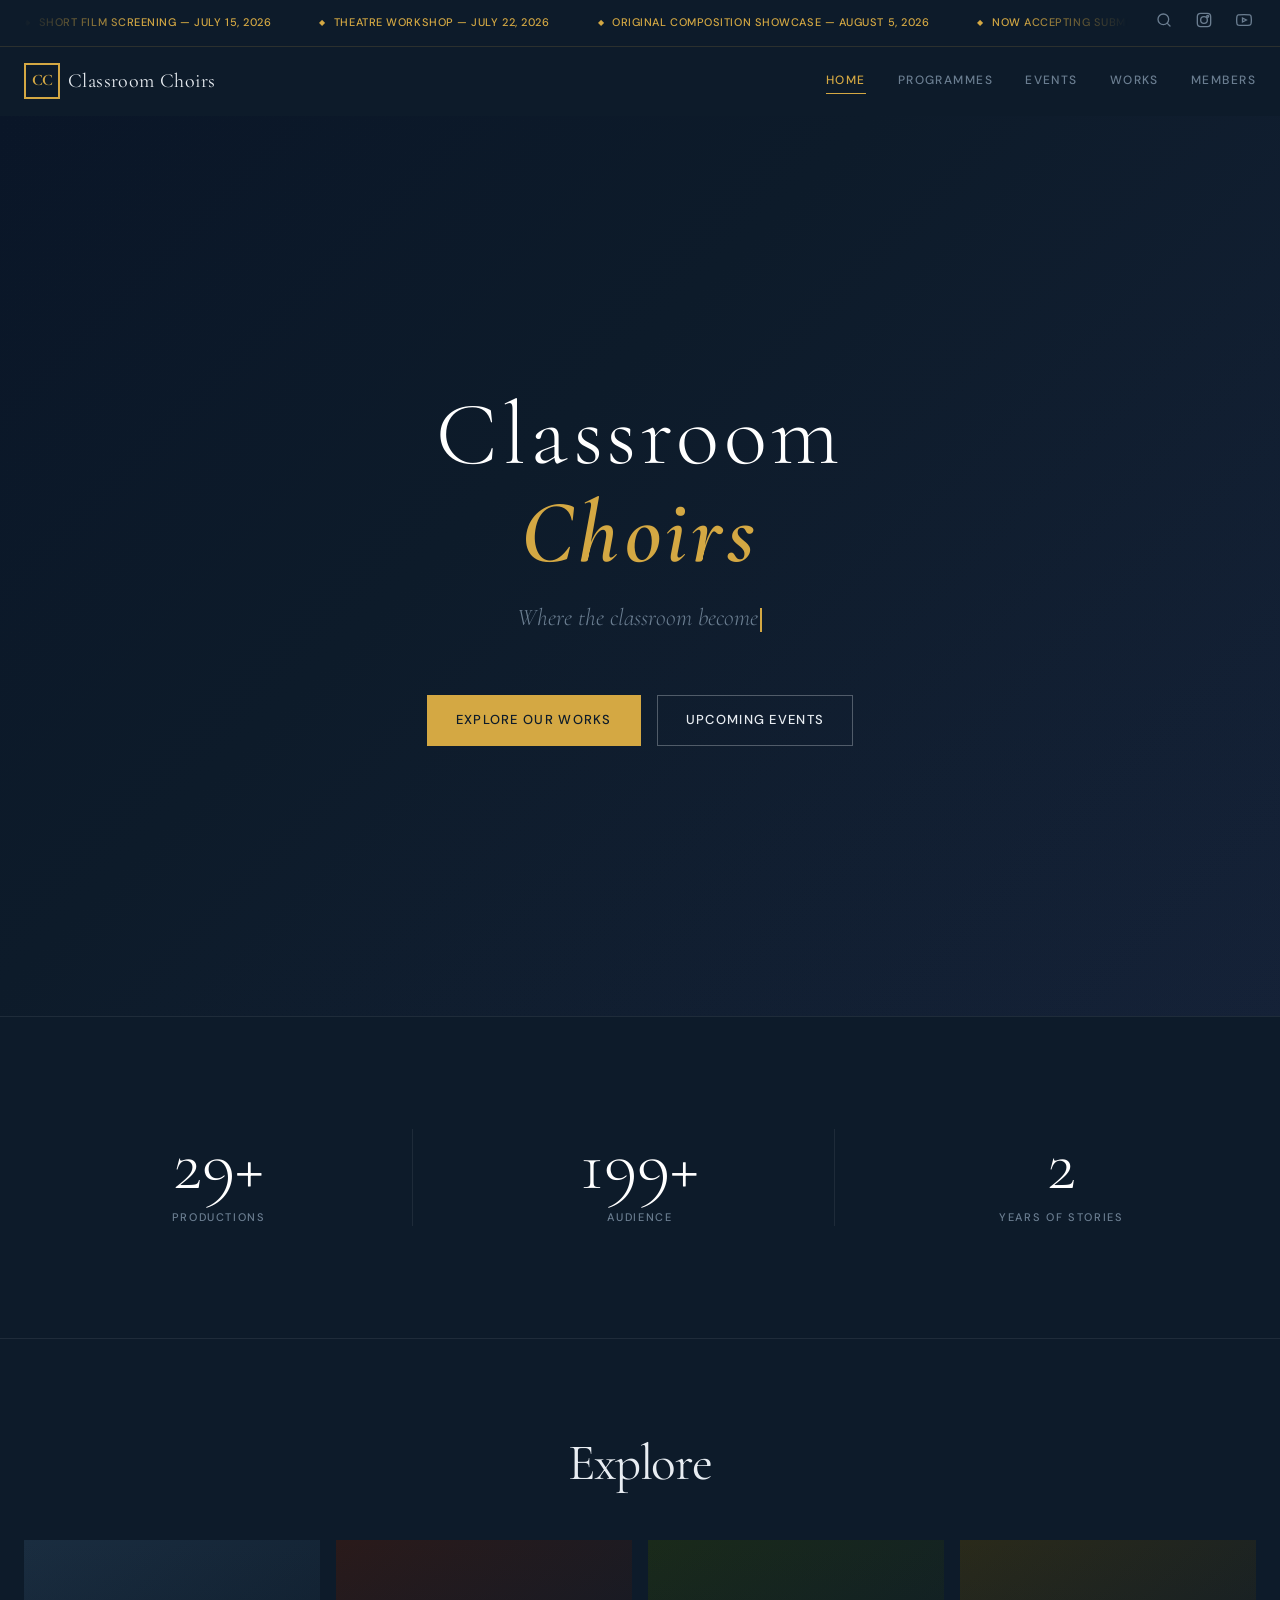
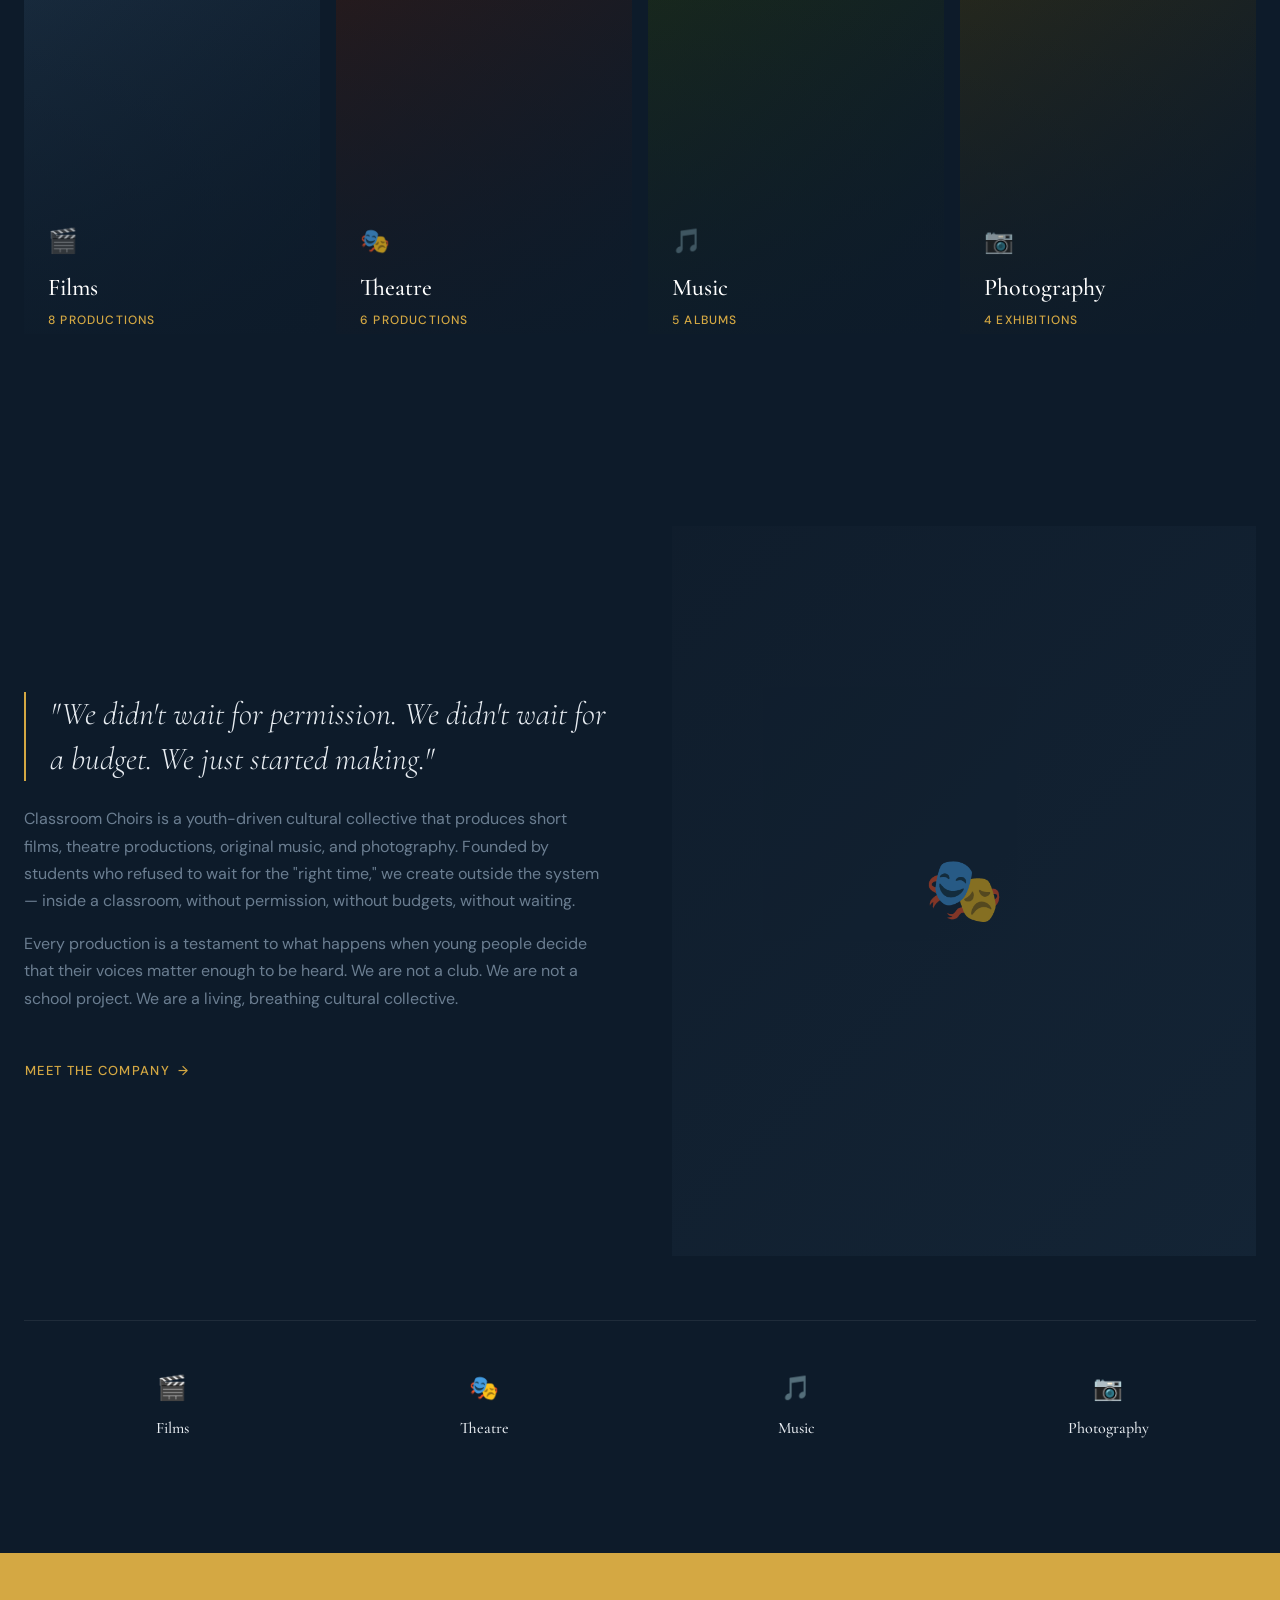
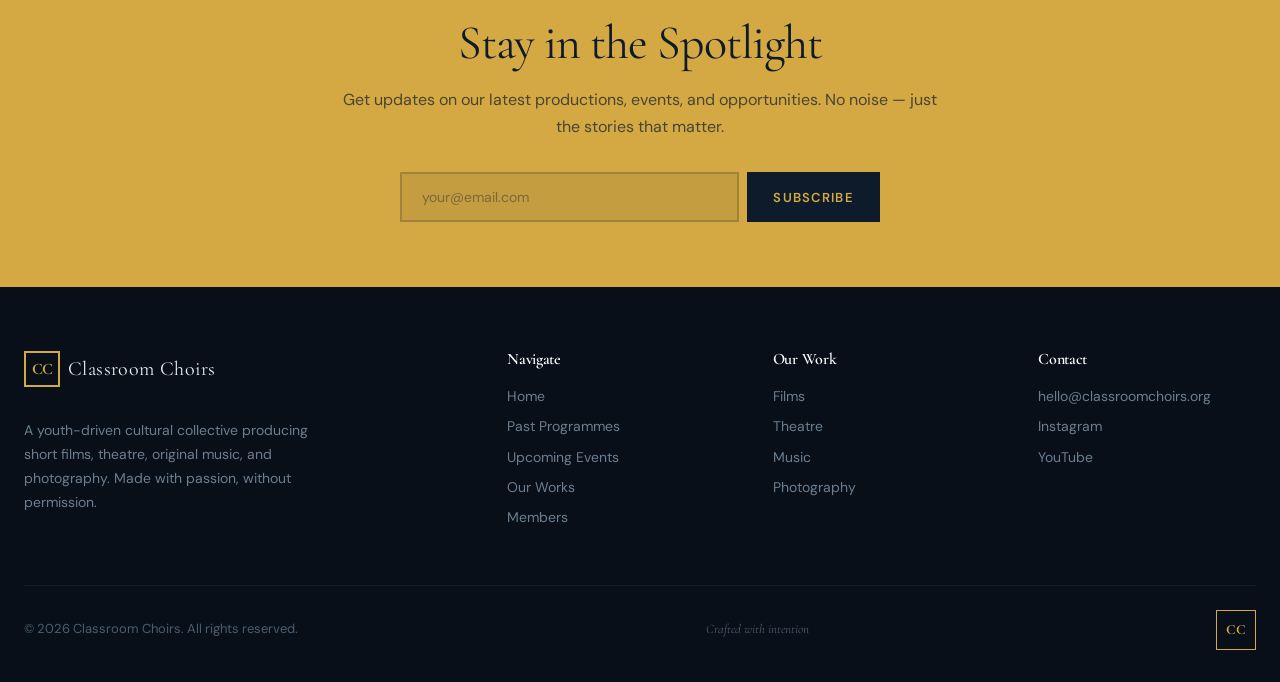
==== commit 7adc1dc3: "Revert "Brutalist redesign: harsh borders, gradients, light+dark themes, deconstructed layouts" This" ====
--- a/index.html
+++ b/index.html
@@ -1,27 +1,33 @@
 <!DOCTYPE html>
-<html lang="en" data-theme="dark">
+<html lang="en">
 <head>
   <meta charset="UTF-8">
   <meta name="viewport" content="width=device-width, initial-scale=1.0">
-  <title>Classroom Choirs — Raw. Unapologetic. Unmistakable.</title>
+  <title>Classroom Choirs — Where the Classroom Becomes a Stage</title>
   <meta name="description" content="A youth-driven cultural collective producing short films, theatre, original music, and photography.">
   <link rel="stylesheet" href="css/style.css">
 </head>
-<body class="noise">
-
+<body>
+
+  <!-- Curtain Loader -->
   <div class="curtain" aria-hidden="true">
     <div class="curtain__panel curtain__panel--left"></div>
     <div class="curtain__panel curtain__panel--right"></div>
   </div>
 
+  <!-- Scroll Progress -->
   <div class="scroll-progress" aria-hidden="true"></div>
   <div class="scroll-progress__label">End of Act</div>
+
+  <!-- Page Transition -->
   <div class="page-transition" aria-hidden="true"></div>
 
-  <!-- TOPBAR -->
+  <!-- ═══════════════════════════════════════════════════════════
+       TOPBAR
+       ═══════════════════════════════════════════════════════════ -->
   <div class="topbar" role="banner">
     <div class="container topbar__inner">
-      <div class="topbar__marquee" aria-label="Announcements">
+      <div class="topbar__marquee" aria-label="Upcoming announcements">
         <div class="topbar__marquee-track">
           <span class="topbar__marquee-item">Short Film Screening — July 15, 2026</span>
           <span class="topbar__marquee-item">Theatre Workshop — July 22, 2026</span>
@@ -34,24 +40,29 @@
         </div>
       </div>
       <div class="topbar__actions">
-        <button class="topbar__action-btn theme-toggle" aria-label="Toggle theme"></button>
         <button class="topbar__action-btn topbar__action-btn--search" aria-label="Search">
-          <svg width="16" height="16" viewBox="0 0 24 24" fill="none" stroke="currentColor" stroke-width="2.5" stroke-linecap="round"><circle cx="11" cy="11" r="8"/><line x1="21" y1="21" x2="16.65" y2="16.65"/></svg>
+          <svg width="16" height="16" viewBox="0 0 24 24" fill="none" stroke="currentColor" stroke-width="2" stroke-linecap="round"><circle cx="11" cy="11" r="8"/><line x1="21" y1="21" x2="16.65" y2="16.65"/></svg>
         </button>
         <a href="#" class="topbar__action-btn" aria-label="Instagram">
-          <svg width="16" height="16" viewBox="0 0 24 24" fill="none" stroke="currentColor" stroke-width="2.5" stroke-linecap="round"><rect x="2" y="2" width="20" height="20" rx="5"/><circle cx="12" cy="12" r="5"/><circle cx="17.5" cy="6.5" r="1.5"/></svg>
-        </a>
-      </div>
-    </div>
-  </div>
-
-  <!-- NAVBAR -->
+          <svg width="16" height="16" viewBox="0 0 24 24" fill="none" stroke="currentColor" stroke-width="2" stroke-linecap="round"><rect x="2" y="2" width="20" height="20" rx="5"/><circle cx="12" cy="12" r="5"/><circle cx="17.5" cy="6.5" r="1.5"/></svg>
+        </a>
+        <a href="#" class="topbar__action-btn" aria-label="YouTube">
+          <svg width="16" height="16" viewBox="0 0 24 24" fill="none" stroke="currentColor" stroke-width="2" stroke-linecap="round"><path d="M22.54 6.42a2.78 2.78 0 0 0-1.94-2C18.88 4 12 4 12 4s-6.88 0-8.6.46a2.78 2.78 0 0 0-1.94 2A29 29 0 0 0 1 12a29 29 0 0 0 .46 5.58A2.78 2.78 0 0 0 3.4 19.6C5.12 20 12 20 12 20s6.88 0 8.6-.46a2.78 2.78 0 0 0 1.94-2A29 29 0 0 0 23 12a29 29 0 0 0-.46-5.58z"/><polygon points="9.75 15.02 15.5 12 9.75 8.98 9.75 15.02"/></svg>
+        </a>
+      </div>
+    </div>
+  </div>
+
+  <!-- ═══════════════════════════════════════════════════════════
+       NAVBAR
+       ═══════════════════════════════════════════════════════════ -->
   <nav class="navbar" role="navigation" aria-label="Main navigation">
     <div class="container navbar__inner">
       <a href="index.html" class="navbar__brand">
         <div class="navbar__emblem" aria-hidden="true">CC</div>
         <span class="navbar__brand-text">Classroom Choirs</span>
       </a>
+
       <div class="navbar__links">
         <a href="index.html" class="navbar__link is-active">Home</a>
         <a href="past-programmes.html" class="navbar__link">Programmes</a>
@@ -59,6 +70,7 @@
         <a href="our-works.html" class="navbar__link">Works</a>
         <a href="members.html" class="navbar__link">Members</a>
       </div>
+
       <div class="navbar__hamburger" aria-label="Toggle menu" role="button" tabindex="0">
         <span class="navbar__hamburger-line"></span>
         <span class="navbar__hamburger-line"></span>
@@ -67,8 +79,9 @@
     </div>
   </nav>
 
+  <!-- Mobile Menu -->
   <div class="mobile-menu" role="dialog" aria-label="Mobile navigation">
-    <button class="mobile-menu__close" aria-label="Close menu">&times;</button>
+    <button class="mobile-menu__close" aria-label="Close menu">✕</button>
     <a href="index.html" class="mobile-menu__link">Home</a>
     <a href="past-programmes.html" class="mobile-menu__link">Programmes</a>
     <a href="upcoming-events.html" class="mobile-menu__link">Events</a>
@@ -76,95 +89,97 @@
     <a href="members.html" class="mobile-menu__link">Members</a>
   </div>
 
+  <!-- Search Overlay -->
   <div class="search-overlay" role="dialog" aria-label="Search">
-    <button class="search-overlay__close" aria-label="Close search">&times;</button>
-    <input type="text" class="search-overlay__input" placeholder="Search..." aria-label="Search">
+    <button class="search-overlay__close" aria-label="Close search">✕</button>
+    <input type="text" class="search-overlay__input" placeholder="Search works, events, members..." aria-label="Search">
     <div class="search-overlay__results"></div>
   </div>
 
+  <!-- Lightbox -->
   <div class="lightbox" role="dialog" aria-label="Preview">
-    <button class="lightbox__close" aria-label="Close preview">&times;</button>
+    <button class="lightbox__close" aria-label="Close preview">✕</button>
     <div class="lightbox__content"></div>
   </div>
 
-  <!-- HERO -->
+  <!-- ═══════════════════════════════════════════════════════════
+       HERO — "The Overture"
+       ═══════════════════════════════════════════════════════════ -->
   <section class="hero" aria-label="Hero">
-    <div class="hero__bg"></div>
-    <div class="container hero__grid">
-      <div class="hero__content">
-        <div class="hero__label">Cultural Collective</div>
-        <h1 class="hero__title">
-          Classroom<br><span class="text-gradient">Choirs</span>
-        </h1>
-        <div class="hero__tagline" data-text="Where the classroom becomes a stage."></div>
-        <div class="hero__actions">
-          <a href="our-works.html" class="btn btn--primary">Explore Works</a>
-          <a href="upcoming-events.html" class="btn btn--outline">Upcoming Events</a>
-        </div>
-      </div>
-      <div class="hero__visual">
-        <div class="hero__visual-box">&#127916;</div>
-      </div>
-    </div>
-  </section>
-
-  <!-- STATS -->
+    <div class="hero__bg film-grain" id="heroBg"></div>
+    <div class="hero__content">
+      <h1 class="hero__title">
+        Classroom<br><span>Choirs</span>
+      </h1>
+      <div class="hero__tagline" data-text="Where the classroom becomes a stage."></div>
+      <div class="hero__actions">
+        <a href="our-works.html" class="btn btn--primary">Explore Our Works</a>
+        <a href="upcoming-events.html" class="btn btn--outline">Upcoming Events</a>
+      </div>
+    </div>
+  </section>
+
+  <!-- ═══════════════════════════════════════════════════════════
+       STATS
+       ═══════════════════════════════════════════════════════════ -->
   <section class="stats section--tight" aria-label="Statistics">
     <div class="container">
       <div class="stats__grid reveal-stagger">
         <div class="stats__item">
-          <div class="stats__number"><span class="gradient-text" data-count="30" data-suffix="+">0</span></div>
+          <div class="stats__number" data-count="30" data-suffix="+">0</div>
           <div class="stats__label">Productions</div>
         </div>
         <div class="stats__item">
-          <div class="stats__number"><span class="gradient-text" data-count="200" data-suffix="+">0</span></div>
+          <div class="stats__number" data-count="200" data-suffix="+">0</div>
           <div class="stats__label">Audience</div>
         </div>
         <div class="stats__item">
-          <div class="stats__number"><span class="gradient-text" data-count="3" data-suffix="">0</span></div>
+          <div class="stats__number" data-count="3" data-suffix="">0</div>
           <div class="stats__label">Years of Stories</div>
         </div>
       </div>
     </div>
   </section>
 
-  <!-- NAV TILES -->
-  <section class="section" aria-label="Explore disciplines">
-    <div class="container">
-      <h2 class="reveal" style="margin-bottom:var(--space-2xl);">Explore</h2>
+  <!-- ═══════════════════════════════════════════════════════════
+       QUICK NAVIGATION TILES
+       ═══════════════════════════════════════════════════════════ -->
+  <section class="section" aria-label="Explore our disciplines">
+    <div class="container">
+      <h2 class="reveal" style="margin-bottom:var(--space-2xl);text-align:center;">Explore</h2>
       <div class="nav-tiles reveal-stagger">
         <a href="our-works.html#film" class="nav-tile">
-          <div class="nav-tile__image" style="background:linear-gradient(135deg,#1a2d40,#0a0a0a);"></div>
+          <div class="nav-tile__image" style="background:linear-gradient(135deg,#1a2d40,#0D1B2A);"></div>
           <div class="nav-tile__overlay"></div>
           <div class="nav-tile__content">
-            <div class="nav-tile__icon">&#127916;</div>
+            <div class="nav-tile__icon">🎬</div>
             <div class="nav-tile__title">Films</div>
             <div class="nav-tile__count">8 Productions</div>
           </div>
         </a>
         <a href="our-works.html#theatre" class="nav-tile">
-          <div class="nav-tile__image" style="background:linear-gradient(135deg,#2a1a1a,#0a0a0a);"></div>
+          <div class="nav-tile__image" style="background:linear-gradient(135deg,#2a1a1a,#0D1B2A);"></div>
           <div class="nav-tile__overlay"></div>
           <div class="nav-tile__content">
-            <div class="nav-tile__icon">&#127917;</div>
+            <div class="nav-tile__icon">🎭</div>
             <div class="nav-tile__title">Theatre</div>
             <div class="nav-tile__count">6 Productions</div>
           </div>
         </a>
         <a href="our-works.html#music" class="nav-tile">
-          <div class="nav-tile__image" style="background:linear-gradient(135deg,#1a2a1a,#0a0a0a);"></div>
+          <div class="nav-tile__image" style="background:linear-gradient(135deg,#1a2a1a,#0D1B2A);"></div>
           <div class="nav-tile__overlay"></div>
           <div class="nav-tile__content">
-            <div class="nav-tile__icon">&#127925;</div>
+            <div class="nav-tile__icon">🎵</div>
             <div class="nav-tile__title">Music</div>
             <div class="nav-tile__count">5 Albums</div>
           </div>
         </a>
         <a href="our-works.html#photography" class="nav-tile">
-          <div class="nav-tile__image" style="background:linear-gradient(135deg,#2a2a1a,#0a0a0a);"></div>
+          <div class="nav-tile__image" style="background:linear-gradient(135deg,#2a2a1a,#0D1B2A);"></div>
           <div class="nav-tile__overlay"></div>
           <div class="nav-tile__content">
-            <div class="nav-tile__icon">&#128247;</div>
+            <div class="nav-tile__icon">📷</div>
             <div class="nav-tile__title">Photography</div>
             <div class="nav-tile__count">4 Exhibitions</div>
           </div>
@@ -173,7 +188,9 @@
     </div>
   </section>
 
-  <!-- ABOUT -->
+  <!-- ═══════════════════════════════════════════════════════════
+       ABOUT
+       ═══════════════════════════════════════════════════════════ -->
   <section class="section" aria-label="About us">
     <div class="container">
       <div class="about__grid">
@@ -184,54 +201,61 @@
           <p class="about__text">
             Classroom Choirs is a youth-driven cultural collective that produces short films,
             theatre productions, original music, and photography. Founded by students who
-            refused to wait for the "right time," we create outside the system.
+            refused to wait for the "right time," we create outside the system — inside a classroom,
+            without permission, without budgets, without waiting.
           </p>
           <p class="about__text">
             Every production is a testament to what happens when young people decide that their
-            voices matter enough to be heard.
+            voices matter enough to be heard. We are not a club. We are not a school project.
+            We are a living, breathing cultural collective.
           </p>
           <a href="members.html" class="btn btn--ghost" style="margin-top:var(--space-lg);">Meet the Company</a>
         </div>
         <div class="about__image-wrapper reveal">
-          <div class="about__image-fallback" role="img" aria-label="Behind the scenes">&#127917;</div>
-        </div>
-      </div>
-      <div class="about__pillars reveal-stagger">
+          <div class="about__image-fallback" role="img" aria-label="Behind the scenes of Classroom Choirs">🎭</div>
+        </div>
+      </div>
+
+      <div class="about__pillars reveal-stagger" style="margin-top:var(--space-3xl);">
         <div class="about__pillar">
-          <div class="about__pillar-icon">&#127916;</div>
+          <div class="about__pillar-icon">🎬</div>
           <div class="about__pillar-name">Films</div>
         </div>
         <div class="about__pillar">
-          <div class="about__pillar-icon">&#127917;</div>
+          <div class="about__pillar-icon">🎭</div>
           <div class="about__pillar-name">Theatre</div>
         </div>
         <div class="about__pillar">
-          <div class="about__pillar-icon">&#127925;</div>
+          <div class="about__pillar-icon">🎵</div>
           <div class="about__pillar-name">Music</div>
         </div>
         <div class="about__pillar">
-          <div class="about__pillar-icon">&#128247;</div>
+          <div class="about__pillar-icon">📷</div>
           <div class="about__pillar-name">Photography</div>
         </div>
       </div>
     </div>
   </section>
 
-  <!-- NEWSLETTER -->
+  <!-- ═══════════════════════════════════════════════════════════
+       NEWSLETTER
+       ═══════════════════════════════════════════════════════════ -->
   <section class="newsletter" aria-label="Newsletter">
     <div class="container">
       <div class="newsletter__inner reveal">
         <h2 class="newsletter__title">Stay in the Spotlight</h2>
-        <p class="newsletter__text">No noise. Just the stories that matter.</p>
+        <p class="newsletter__text">Get updates on our latest productions, events, and opportunities. No noise — just the stories that matter.</p>
         <form class="newsletter__form" onsubmit="return false;">
-          <input type="email" class="newsletter__input" placeholder="your@email.com" aria-label="Email" required>
+          <input type="email" class="newsletter__input" placeholder="your@email.com" aria-label="Email address" required>
           <button type="submit" class="newsletter__submit">Subscribe</button>
         </form>
       </div>
     </div>
   </section>
 
-  <!-- FOOTER -->
+  <!-- ═══════════════════════════════════════════════════════════
+       FOOTER
+       ═══════════════════════════════════════════════════════════ -->
   <footer class="footer" role="contentinfo">
     <div class="container">
       <div class="footer__grid">
@@ -240,7 +264,10 @@
             <div class="navbar__emblem" aria-hidden="true">CC</div>
             <span class="navbar__brand-text">Classroom Choirs</span>
           </a>
-          <p class="footer__brand-desc">A youth-driven cultural collective producing short films, theatre, original music, and photography. Made with passion, without permission.</p>
+          <p class="footer__brand-desc">
+            A youth-driven cultural collective producing short films, theatre, original music,
+            and photography. Made with passion, without permission.
+          </p>
         </div>
         <div>
           <h4 class="footer__heading">Navigate</h4>
@@ -265,14 +292,16 @@
         </div>
       </div>
       <div class="footer__bottom">
-        <span class="footer__copy">&copy; 2026 Classroom Choirs</span>
+        <span class="footer__copy">&copy; 2026 Classroom Choirs. All rights reserved.</span>
         <span class="footer__tagline">Crafted with intention</span>
         <div class="footer__emblem" aria-hidden="true">CC</div>
       </div>
     </div>
   </footer>
 
-  <button class="back-to-top" aria-label="Back to top">&uarr;</button>
+  <!-- Back to Top -->
+  <button class="back-to-top" aria-label="Back to top">↑</button>
+
   <script src="js/app.js"></script>
 </body>
 </html>
--- a/css/style.css
+++ b/css/style.css
@@ -1,416 +1,2156 @@
 /* ═══════════════════════════════════════════════════════════════
-   CLASSROOM CHOIRS — BRUTALIST REDESIGN
-   ═══════════════════════════════════════════════════════════════ */
-@import url('https://fonts.googleapis.com/css2?family=Space+Grotesk:wght@300;400;500;600;700&family=Syne:wght@400;500;600;700;800&family=JetBrains+Mono:wght@300;400;500;600;700&display=swap');
-
+   CLASSROOM CHOIRS — "Intimate Stage Noir" Design System
+   ═══════════════════════════════════════════════════════════════ */
+
+/* ── Google Fonts ── */
+@import url('https://fonts.googleapis.com/css2?family=Cormorant+Garamond:ital,wght@0,300;0,400;0,500;0,600;0,700;1,300;1,400;1,500;1,600;1,700&family=DM+Sans:ital,opsz,wght@0,9..40,300;0,9..40,400;0,9..40,500;0,9..40,600;0,9..40,700;1,9..40,300;1,9..40,400;1,9..40,500&display=swap');
+
+/* ── Design Tokens ── */
 :root {
-  --bg-primary:#0a0a0a;--bg-secondary:#111;--bg-tertiary:#1a1a1a;--bg-card:#141414;--bg-card-hover:#1e1e1e;
-  --text-primary:#f0f0f0;--text-secondary:#a0a0a0;--text-muted:#666;--text-inverse:#0a0a0a;
-  --accent-primary:#ff3e00;--accent-secondary:#00ff88;--accent-tertiary:#7b61ff;--accent-hot:#ff0055;--accent-electric:#00d4ff;
-  --border-color:#333;--border-strong:#555;
-  --gradient-fire:linear-gradient(135deg,#ff3e00,#ff0055 50%,#7b61ff);
-  --gradient-ocean:linear-gradient(135deg,#00d4ff,#00ff88 50%,#7b61ff);
-  --gradient-sunset:linear-gradient(135deg,#ff0055,#ff3e00 50%,#ffaa00);
-  --gradient-hero:linear-gradient(135deg,#0a0a0a,#1a0a0a 30%,#0a0a1a 60%,#0a0a0a);
-  --gradient-mesh:radial-gradient(at 40% 20%,rgba(255,62,0,.12) 0,transparent 50%),radial-gradient(at 80% 0%,rgba(123,97,255,.1) 0,transparent 50%),radial-gradient(at 0% 50%,rgba(0,255,136,.08) 0,transparent 50%);
-  --font-display:'Syne',sans-serif;--font-body:'Space Grotesk',sans-serif;--font-mono:'JetBrains Mono',monospace;
-  --space-xs:8px;--space-sm:12px;--space-md:16px;--space-lg:24px;--space-xl:32px;--space-2xl:48px;--space-3xl:64px;--space-4xl:96px;--space-section:120px;
-  --border-thin:1px solid var(--border-color);--border-medium:2px solid var(--border-color);--border-brutal:4px solid var(--text-primary);
-  --ease-out:cubic-bezier(.16,1,.3,1);--ease-brutal:cubic-bezier(.7,0,.3,1);
-  --z-nav:100;--z-overlay:200;--z-curtain:300;--z-progress:400;
-  --shadow-md:4px 4px 0 var(--text-primary);--shadow-lg:6px 6px 0 var(--text-primary);--shadow-xl:8px 8px 0 var(--text-primary);
-  --noise-opacity:.03;
-}
-
-[data-theme="light"] {
-  --bg-primary:#f5f0e8;--bg-secondary:#ebe5d8;--bg-tertiary:#e0d9cc;--bg-card:#fff;--bg-card-hover:#f0ebe3;
-  --text-primary:#0a0a0a;--text-secondary:#333;--text-muted:#777;--text-inverse:#f5f0e8;
-  --accent-primary:#d40000;--accent-secondary:#00884a;--accent-tertiary:#5a3dcc;--accent-hot:#cc0044;--accent-electric:#0099cc;
-  --border-color:#ccc;--border-strong:#999;
-  --gradient-fire:linear-gradient(135deg,#d40000,#cc0044 50%,#5a3dcc);
-  --gradient-ocean:linear-gradient(135deg,#0099cc,#00884a 50%,#5a3dcc);
-  --gradient-sunset:linear-gradient(135deg,#cc0044,#d40000 50%,#cc8800);
-  --gradient-hero:linear-gradient(135deg,#f5f0e8,#f0e8d8 30%,#e8e0d8 60%,#f5f0e8);
-  --gradient-mesh:radial-gradient(at 40% 20%,rgba(212,0,0,.06) 0,transparent 50%),radial-gradient(at 80% 0%,rgba(90,61,204,.05) 0,transparent 50%),radial-gradient(at 0% 50%,rgba(0,136,74,.04) 0,transparent 50%);
-  --noise-opacity:.015;
-}
-
-*,*::before,*::after{margin:0;padding:0;box-sizing:border-box}
-html{scroll-behavior:smooth;-webkit-text-size-adjust:100%}
-body{font-family:var(--font-body);font-size:16px;line-height:1.6;color:var(--text-primary);background:var(--bg-primary);-webkit-font-smoothing:antialiased;overflow-x:hidden;transition:background-color .5s var(--ease-out),color .5s var(--ease-out)}
-body.no-scroll{overflow:hidden}
-img{max-width:100%;height:auto;display:block}
-a{color:var(--accent-primary);text-decoration:none;transition:color .2s var(--ease-out)}
-a:hover{color:var(--accent-electric)}
-ul,ol{list-style:none}
-button{font-family:var(--font-body);cursor:pointer;border:none;background:none;color:inherit}
-input,textarea{font-family:var(--font-body);color:var(--text-primary)}
-::selection{background:var(--accent-primary);color:var(--text-inverse)}
-
-.noise::after{content:'';position:fixed;inset:0;opacity:var(--noise-opacity);pointer-events:none;z-index:9998;background-image:url("data:image/svg+xml,%3Csvg viewBox='0 0 512 512' xmlns='http://www.w3.org/2000/svg'%3E%3Cfilter id='n'%3E%3CfeTurbulence type='fractalNoise' baseFrequency='0.7' numOctaves='4' stitchTiles='stitch'/%3E%3C/filter%3E%3Crect width='100%25' height='100%25' filter='url(%23n)' opacity='1'/%3E%3C/svg%3E");background-size:256px}
-
-h1,h2,h3,h4,h5,h6{font-family:var(--font-display);font-weight:800;line-height:.95;letter-spacing:-.03em;text-transform:uppercase}
-h1{font-size:clamp(3rem,10vw,8rem)}h2{font-size:clamp(2rem,6vw,5rem)}h3{font-size:clamp(1.5rem,4vw,3rem)}h4{font-size:clamp(1.25rem,3vw,2rem)}
-p{font-family:var(--font-body);font-size:1rem;line-height:1.7;color:var(--text-secondary);max-width:60ch}
-.font-mono{font-family:var(--font-mono)}
-.label{font-family:var(--font-mono);font-size:.6875rem;font-weight:500;letter-spacing:.2em;text-transform:uppercase;color:var(--text-muted)}
-
-.ghost-text{position:absolute;font-family:var(--font-display);font-weight:800;font-size:clamp(6rem,20vw,18rem);text-transform:uppercase;line-height:.85;letter-spacing:-.05em;pointer-events:none;user-select:none;white-space:nowrap;z-index:0;-webkit-text-stroke:2px var(--border-color);color:transparent;transition:-webkit-text-stroke-color .5s var(--ease-out)}
-
-.container{width:100%;max-width:1400px;margin:0 auto;padding:0 var(--space-lg)}
-.section{padding:var(--space-section) 0;position:relative}
-.section--tight{padding:var(--space-4xl) 0}
-
-/* CURTAIN */
-.curtain{position:fixed;inset:0;z-index:var(--z-curtain);pointer-events:none}
-.curtain__panel{position:absolute;top:0;width:50%;height:100%;background:var(--bg-primary);transition:transform .8s var(--ease-brutal)}
-.curtain__panel--left{left:0}.curtain__panel--right{right:0}
-.curtain__panel::after{content:'';position:absolute;inset:0;background:var(--gradient-mesh)}
-.curtain.is-open .curtain__panel--left{transform:translateX(-100%)}
-.curtain.is-open .curtain__panel--right{transform:translateX(100%)}
-.curtain.is-hidden{display:none}
-
-/* SCROLL PROGRESS */
-.scroll-progress{position:fixed;top:0;left:0;height:4px;background:var(--gradient-fire);z-index:var(--z-progress);transition:width .1s linear;width:0}
-.scroll-progress__label{position:fixed;top:12px;right:20px;font-family:var(--font-mono);font-size:.6875rem;font-weight:600;letter-spacing:.15em;text-transform:uppercase;color:var(--accent-primary);opacity:0;transition:opacity .4s var(--ease-out);z-index:var(--z-progress)}
-.scroll-progress.is-complete .scroll-progress__label{opacity:1}
-
-/* TOPBAR */
-.topbar{background:var(--bg-secondary);border-bottom:var(--border-medium);padding:8px 0;font-size:.75rem;overflow:hidden;position:relative;z-index:var(--z-nav)}
-.topbar__inner{display:flex;align-items:center;justify-content:space-between}
-.topbar__marquee{flex:1;overflow:hidden;mask-image:linear-gradient(to right,transparent,black 10%,black 90%,transparent);-webkit-mask-image:linear-gradient(to right,transparent,black 10%,black 90%,transparent)}
-.topbar__marquee-track{display:flex;gap:var(--space-2xl);animation:marquee 25s linear infinite;white-space:nowrap;width:max-content}
-@keyframes marquee{0%{transform:translateX(0)}100%{transform:translateX(-50%)}}
-.topbar__marquee-item{display:inline-flex;align-items:center;gap:var(--space-xs);color:var(--accent-primary);font-family:var(--font-mono);font-weight:600;letter-spacing:.1em;text-transform:uppercase;font-size:.6875rem}
-.topbar__marquee-item::before{content:'\25C6';font-size:.5rem}
-.topbar__actions{display:flex;align-items:center;gap:var(--space-sm);padding-left:var(--space-lg);flex-shrink:0}
-.topbar__action-btn{color:var(--text-muted);font-size:1rem;transition:color .2s var(--ease-out);padding:4px}
-.topbar__action-btn:hover{color:var(--accent-primary)}
-
-/* NAVBAR */
-.navbar{position:sticky;top:0;z-index:var(--z-nav);padding:var(--space-md) 0;border-bottom:var(--border-medium);background:var(--bg-primary);transition:all .3s var(--ease-out)}
-.navbar.is-scrolled{border-bottom-width:3px;border-bottom-color:var(--accent-primary);box-shadow:0 4px 20px rgba(0,0,0,.3)}
-.navbar__inner{display:flex;align-items:center;justify-content:space-between}
-.navbar__brand{display:flex;align-items:center;gap:var(--space-sm);text-decoration:none}
-.navbar__emblem{width:40px;height:40px;border:3px solid var(--text-primary);display:flex;align-items:center;justify-content:center;font-family:var(--font-display);font-size:.875rem;font-weight:800;color:var(--text-primary);letter-spacing:-.1em;transition:all .2s var(--ease-out)}
-.navbar__brand:hover .navbar__emblem{background:var(--accent-primary);border-color:var(--accent-primary);color:var(--text-inverse)}
-.navbar__brand-text{font-family:var(--font-display);font-size:1.125rem;font-weight:700;color:var(--text-primary);text-transform:uppercase;letter-spacing:.05em}
-.navbar__links{display:flex;align-items:center;gap:var(--space-xl)}
-.navbar__link{font-family:var(--font-mono);font-size:.75rem;font-weight:600;letter-spacing:.15em;text-transform:uppercase;color:var(--text-muted);text-decoration:none;padding:var(--space-xs) var(--space-sm);border:2px solid transparent;transition:all .2s var(--ease-out)}
-.navbar__link:hover,.navbar__link.is-active{color:var(--text-primary);border-color:var(--text-primary)}
-.navbar__link.is-active{background:var(--text-primary);color:var(--bg-primary)}
-.navbar__hamburger{display:none;flex-direction:column;gap:6px;padding:8px;cursor:pointer}
-.navbar__hamburger-line{width:28px;height:3px;background:var(--text-primary);transition:all .3s var(--ease-out)}
-.navbar__hamburger.is-active .navbar__hamburger-line:nth-child(1){transform:translateY(9px) rotate(45deg)}
-.navbar__hamburger.is-active .navbar__hamburger-line:nth-child(2){opacity:0}
-.navbar__hamburger.is-active .navbar__hamburger-line:nth-child(3){transform:translateY(-9px) rotate(-45deg)}
-
-.mobile-menu{position:fixed;top:0;right:0;width:100%;height:100vh;background:var(--bg-primary);z-index:var(--z-overlay);display:flex;flex-direction:column;justify-content:center;align-items:center;gap:var(--space-xl);transform:translateX(100%);transition:transform .5s var(--ease-brutal);border-left:var(--border-brutal)}
-.mobile-menu.is-open{transform:translateX(0)}
-.mobile-menu__link{font-family:var(--font-display);font-size:clamp(2rem,8vw,4rem);font-weight:800;color:var(--text-primary);text-decoration:none;text-transform:uppercase;transition:all .2s var(--ease-out);border:3px solid transparent;padding:var(--space-xs) var(--space-md)}
-.mobile-menu__link:hover{color:var(--accent-primary);border-color:var(--accent-primary)}
-.mobile-menu__close{position:absolute;top:var(--space-lg);right:var(--space-lg);color:var(--text-muted);font-size:2rem;cursor:pointer;padding:8px;border:2px solid var(--border-color);transition:all .2s var(--ease-out)}
-.mobile-menu__close:hover{border-color:var(--accent-primary);color:var(--accent-primary)}
-
-/* BUTTONS */
-.btn{display:inline-flex;align-items:center;gap:var(--space-sm);font-family:var(--font-mono);font-size:.8125rem;font-weight:700;letter-spacing:.1em;text-transform:uppercase;padding:14px 28px;border:3px solid var(--text-primary);cursor:pointer;transition:all .2s var(--ease-out);text-decoration:none;position:relative;overflow:hidden}
-.btn::before{content:'';position:absolute;inset:0;background:var(--text-primary);transform:translateX(-101%);transition:transform .3s var(--ease-out);z-index:0}
-.btn{position:relative;z-index:1}
-.btn--primary{background:var(--accent-primary);color:var(--text-inverse);border-color:var(--accent-primary);box-shadow:var(--shadow-md)}
-.btn--primary::before{background:var(--text-inverse)}
-.btn--primary:hover{box-shadow:var(--shadow-lg);transform:translate(-2px,-2px)}
-.btn--primary:hover::before{transform:translateX(0)}
-.btn--primary:hover{color:var(--accent-primary)}
-.btn--outline{background:transparent;color:var(--text-primary);border-color:var(--text-primary)}
-.btn--outline::before{background:var(--text-primary)}
-.btn--outline:hover{box-shadow:var(--shadow-md);transform:translate(-2px,-2px)}
-.btn--outline:hover::before{transform:translateX(0)}
-.btn--outline:hover{color:var(--bg-primary)}
-.btn--ghost{background:transparent;color:var(--accent-primary);border:none;padding:8px 0}
-.btn--ghost::before{display:none}
-.btn--ghost:hover{color:var(--accent-electric)}
-.btn--ghost::after{content:'\2192';transition:transform .2s var(--ease-out);display:inline-block}
-.btn--ghost:hover::after{transform:translateX(6px)}
-
-/* HERO */
-.hero{position:relative;min-height:100vh;display:flex;align-items:flex-end;overflow:hidden}
-.hero__bg{position:absolute;inset:0;background:var(--gradient-hero);z-index:0}
-.hero__bg::before{content:'';position:absolute;inset:0;background:var(--gradient-mesh)}
-.hero__bg::after{content:'';position:absolute;bottom:0;left:0;right:0;height:40%;background:linear-gradient(transparent,var(--bg-primary));z-index:1}
-.hero__grid{position:relative;z-index:2;width:100%;display:grid;grid-template-columns:1fr 1fr;gap:var(--space-2xl);padding:var(--space-4xl) 0 var(--space-3xl);align-items:end}
-.hero__content{padding:var(--space-lg)}
-.hero__label{font-family:var(--font-mono);font-size:.75rem;font-weight:600;letter-spacing:.3em;text-transform:uppercase;color:var(--accent-primary);margin-bottom:var(--space-lg);display:flex;align-items:center;gap:var(--space-sm);opacity:0;transform:translateY(20px);animation:heroReveal .8s var(--ease-out) .6s forwards}
-.hero__label::before{content:'';width:40px;height:2px;background:var(--accent-primary)}
-.hero__title{font-family:var(--font-display);font-size:clamp(3.5rem,9vw,9rem);font-weight:800;text-transform:uppercase;line-height:.85;letter-spacing:-.04em;margin-bottom:var(--space-lg);opacity:0;transform:translateY(40px);animation:heroReveal 1s var(--ease-out) .8s forwards}
-.hero__title .text-gradient{background:var(--gradient-fire);-webkit-background-clip:text;-webkit-text-fill-color:transparent;background-clip:text}
-.hero__tagline{font-family:var(--font-body);font-size:clamp(1rem,2vw,1.25rem);color:var(--text-secondary);margin-bottom:var(--space-xl);min-height:2em;opacity:0;transform:translateY(20px);animation:heroReveal .8s var(--ease-out) 1.2s forwards}
-.hero__tagline .cursor{display:inline-block;width:3px;height:1.1em;background:var(--accent-primary);margin-left:2px;vertical-align:text-bottom;animation:blink .7s step-end infinite}
-@keyframes blink{0%,100%{opacity:1}50%{opacity:0}}
-.hero__actions{display:flex;gap:var(--space-md);flex-wrap:wrap;opacity:0;transform:translateY(20px);animation:heroReveal .8s var(--ease-out) 1.6s forwards}
-.hero__visual{position:relative;display:flex;align-items:center;justify-content:center;opacity:0;transform:translateX(40px);animation:heroVisualReveal 1.2s var(--ease-out) 1s forwards}
-.hero__visual-box{width:100%;max-width:480px;aspect-ratio:1;border:4px solid var(--text-primary);background:var(--bg-secondary);display:flex;align-items:center;justify-content:center;font-size:6rem;position:relative;overflow:hidden}
-.hero__visual-box::before{content:'';position:absolute;inset:8px;border:2px solid var(--border-color)}
-.hero__visual-box::after{content:'CLASSROOM CHOIRS';position:absolute;bottom:var(--space-md);right:var(--space-md);font-family:var(--font-mono);font-size:.625rem;font-weight:600;letter-spacing:.2em;color:var(--text-muted)}
-@keyframes heroReveal{to{opacity:1;transform:translateY(0)}}
-@keyframes heroVisualReveal{to{opacity:1;transform:translateX(0)}}
-
-/* STATS */
-.stats{border-top:var(--border-brutal);border-bottom:var(--border-brutal);background:var(--bg-secondary)}
-.stats__grid{display:grid;grid-template-columns:repeat(3,1fr)}
-.stats__item{padding:var(--space-3xl) var(--space-xl);text-align:center;position:relative}
-.stats__item:not(:last-child)::after{content:'';position:absolute;right:0;top:20%;height:60%;width:3px;background:var(--text-primary)}
-.stats__number{font-family:var(--font-display);font-size:clamp(4rem,8vw,7rem);font-weight:800;color:var(--text-primary);line-height:.9;margin-bottom:var(--space-sm)}
-.stats__number .gradient-text{background:var(--gradient-fire);-webkit-background-clip:text;-webkit-text-fill-color:transparent;background-clip:text}
-.stats__label{font-family:var(--font-mono);font-size:.75rem;font-weight:600;letter-spacing:.2em;text-transform:uppercase;color:var(--text-muted)}
-
-/* NAV TILES */
-.nav-tiles{display:grid;grid-template-columns:repeat(4,1fr);gap:0}
-.nav-tile{position:relative;aspect-ratio:3/4;overflow:hidden;cursor:pointer;text-decoration:none;border:var(--border-medium);margin:-1px}
-.nav-tile__image{position:absolute;inset:0;background:var(--bg-tertiary);background-size:cover;background-position:center;transition:all .5s var(--ease-out)}
-.nav-tile__overlay{position:absolute;inset:0;background:linear-gradient(180deg,transparent,rgba(0,0,0,.8));transition:opacity .3s var(--ease-out)}
-.nav-tile__content{position:absolute;bottom:0;left:0;right:0;padding:var(--space-lg);z-index:2;transform:translateY(30px);transition:transform .4s var(--ease-out)}
-.nav-tile__icon{font-size:2rem;margin-bottom:var(--space-sm)}
-.nav-tile__title{font-family:var(--font-display);font-size:1.5rem;font-weight:800;color:var(--text-primary);text-transform:uppercase;letter-spacing:.05em;margin-bottom:4px}
-.nav-tile__count{font-family:var(--font-mono);font-size:.6875rem;color:var(--accent-primary);letter-spacing:.15em;text-transform:uppercase;font-weight:600}
-.nav-tile:hover .nav-tile__image{transform:scale(1.08);filter:brightness(.5)}
-.nav-tile:hover .nav-tile__content{transform:translateY(0)}
-.nav-tile:hover{border-color:var(--accent-primary);z-index:1}
-
-/* ABOUT */
-.about__grid{display:grid;grid-template-columns:1.2fr 1fr;gap:var(--space-3xl);align-items:start}
-.about__quote{font-family:var(--font-display);font-size:clamp(1.75rem,3.5vw,2.75rem);font-weight:800;text-transform:uppercase;line-height:1;letter-spacing:-.02em;color:var(--text-primary);margin-bottom:var(--space-xl);padding-left:var(--space-lg);border-left:6px solid var(--accent-primary)}
-.about__text{margin-bottom:var(--space-md);max-width:55ch}
-.about__pillars{display:grid;grid-template-columns:repeat(4,1fr);gap:0;margin-top:var(--space-3xl);border:var(--border-brutal)}
-.about__pillar{text-align:center;padding:var(--space-xl) var(--space-md);border-right:var(--border-medium);transition:all .3s var(--ease-out)}
-.about__pillar:last-child{border-right:none}
-.about__pillar:hover{background:var(--accent-primary);color:var(--text-inverse)}
-.about__pillar:hover .about__pillar-name{color:var(--text-inverse)}
-.about__pillar-icon{font-size:2rem;margin-bottom:var(--space-sm)}
-.about__pillar-name{font-family:var(--font-display);font-size:1rem;font-weight:700;color:var(--text-primary);text-transform:uppercase;letter-spacing:.05em;transition:color .3s var(--ease-out)}
-.about__image-wrapper{position:relative;aspect-ratio:4/5;border:var(--border-brutal);overflow:hidden}
-.about__image-fallback{width:100%;height:100%;background:var(--gradient-mesh),var(--bg-secondary);display:flex;align-items:center;justify-content:center;font-size:5rem;transition:transform .6s var(--ease-out)}
-.about__image-wrapper:hover .about__image-fallback{transform:scale(1.05)}
-
-/* NEWSLETTER */
-.newsletter{background:var(--gradient-fire);color:var(--text-inverse);padding:var(--space-3xl) 0;position:relative;overflow:hidden}
-.newsletter::before{content:'';position:absolute;inset:0;background:var(--gradient-mesh);opacity:.3}
-.newsletter__inner{text-align:center;max-width:600px;margin:0 auto;position:relative;z-index:1}
-.newsletter__title{font-family:var(--font-display);font-size:clamp(2rem,4vw,3rem);font-weight:800;color:var(--text-inverse);margin-bottom:var(--space-md)}
-.newsletter__text{color:rgba(255,255,255,.85);margin-bottom:var(--space-xl)}
-.newsletter__form{display:flex;gap:0;max-width:480px;margin:0 auto}
-.newsletter__input{flex:1;padding:14px 20px;border:3px solid rgba(255,255,255,.3);background:rgba(255,255,255,.1);color:var(--text-inverse);font-size:.875rem;outline:none;transition:border-color .3s var(--ease-out);font-family:var(--font-mono)}
-.newsletter__input::placeholder{color:rgba(255,255,255,.5)}
-.newsletter__input:focus{border-color:var(--text-inverse)}
-.newsletter__submit{padding:14px 24px;background:var(--text-inverse);color:var(--accent-primary);border:3px solid var(--text-inverse);font-family:var(--font-mono);font-size:.8125rem;font-weight:700;letter-spacing:.1em;text-transform:uppercase;cursor:pointer;transition:all .3s var(--ease-out)}
-.newsletter__submit:hover{background:transparent;color:var(--text-inverse)}
-
-/* PAGE HEADER */
-.page-header{position:relative;padding:var(--space-3xl) 0 var(--space-2xl);overflow:hidden;border-bottom:var(--border-brutal)}
-.page-header__title{font-family:var(--font-display);font-size:clamp(2.5rem,5vw,4rem);font-weight:800;color:var(--text-primary);margin-bottom:var(--space-sm)}
-.page-header__subtitle{font-family:var(--font-body);font-size:1rem;color:var(--text-secondary)}
-
-/* FILTER TABS */
-.filters{display:flex;gap:var(--space-lg);margin-bottom:var(--space-2xl);position:relative;border-bottom:var(--border-medium);padding-bottom:var(--space-md)}
-.filter-tab{font-family:var(--font-mono);font-size:.8125rem;font-weight:600;letter-spacing:.12em;text-transform:uppercase;color:var(--text-muted);background:none;border:2px solid transparent;cursor:pointer;padding:var(--space-xs) var(--space-sm);transition:all .2s var(--ease-out)}
-.filter-tab:hover,.filter-tab.is-active{color:var(--text-primary);border-color:var(--text-primary)}
-.filter-tab.is-active{background:var(--text-primary);color:var(--bg-primary)}
-
-/* PROGRAMME CARDS */
-.programme-grid{display:grid;grid-template-columns:repeat(auto-fill,minmax(320px,1fr));gap:0;border:var(--border-medium)}
-.programme-card{position:relative;aspect-ratio:3/4;overflow:hidden;cursor:pointer;border-right:var(--border-medium);border-bottom:var(--border-medium)}
-.programme-card:nth-child(4n){border-right:none}
-.programme-card--featured{grid-column:span 2;grid-row:span 2;aspect-ratio:auto}
-.programme-card__image{position:absolute;inset:0;background:var(--bg-tertiary);background-size:cover;background-position:center;transition:transform .6s var(--ease-out)}
-.programme-card__overlay{position:absolute;inset:0;background:linear-gradient(180deg,transparent 30%,rgba(0,0,0,.85) 100%);opacity:0;transition:opacity .4s var(--ease-out)}
-.programme-card:hover .programme-card__overlay{opacity:1}
-.programme-card__date{position:absolute;top:var(--space-md);right:var(--space-md);font-family:var(--font-mono);font-size:.6875rem;font-weight:600;color:var(--accent-primary);letter-spacing:.1em;text-transform:uppercase;z-index:2;background:var(--bg-primary);padding:4px 8px;border:2px solid var(--accent-primary)}
-.programme-card__title{position:absolute;bottom:var(--space-lg);left:var(--space-lg);right:var(--space-lg);font-family:var(--font-display);font-size:1.5rem;font-weight:800;color:var(--text-primary);z-index:2;text-transform:uppercase;transition:transform .4s var(--ease-out)}
-.programme-card__desc{position:absolute;bottom:var(--space-lg);left:var(--space-lg);right:var(--space-lg);font-family:var(--font-body);font-size:.875rem;color:var(--text-secondary);opacity:0;transform:translateY(10px);transition:all .4s var(--ease-out);z-index:2}
-.programme-card:hover .programme-card__desc{opacity:1;transform:translateY(0)}
-.programme-card:hover .programme-card__title{transform:translateY(-20px)}
-.programme-card:hover .programme-card__image{transform:scale(1.05)}
-
-/* EVENT CARDS — PLAYBILL */
-.events-grid{display:grid;grid-template-columns:repeat(auto-fill,minmax(340px,1fr));gap:var(--space-xl)}
-.playbill{background:var(--bg-card);color:var(--text-primary);padding:var(--space-xl);position:relative;display:flex;flex-direction:transition:all .3s var(--ease-out);border:var(--border-brutal);transition:transform .3s var(--ease-out),box-shadow .3s var(--ease-out)}
-.playbill:hover{transform:translate(-4px,-4px);box-shadow:var(--shadow-lg)}
-.playbill__mode{display:inline-block;font-family:var(--font-mono);font-size:.6875rem;font-weight:700;letter-spacing:.15em;text-transform:uppercase;color:var(--text-inverse);background:var(--accent-primary);padding:6px 14px;margin-bottom:var(--space-lg);transform:rotate(-2deg);width:fit-content}
-.playbill__name{font-family:var(--font-display);font-size:clamp(1.75rem,3vw,2.25rem);font-weight:800;color:var(--text-primary);line-height:1;text-transform:uppercase;margin-bottom:var(--space-lg)}
-.playbill__date-block{display:flex;align-items:flex-start;gap:var(--space-md);margin-bottom:var(--space-lg);padding-bottom:var(--space-lg);border-bottom:var(--border-medium)}
-.playbill__date-num{font-family:var(--font-display);font-size:3.5rem;font-weight:800;line-height:1;color:var(--accent-primary)}
-.playbill__date-info{display:flex;flex-direction:column;gap:2px;padding-top:6px}
-.playbill__date-month{font-family:var(--font-mono);font-size:.875rem;font-weight:700;text-transform:uppercase;letter-spacing:.1em;color:var(--text-primary)}
-.playbill__date-time{font-family:var(--font-mono);font-size:.8125rem;color:var(--text-muted)}
-.playbill__description{font-family:var(--font-body);font-size:.9375rem;color:var(--text-secondary);line-height:1.6;margin-bottom:var(--space-lg);flex:1}
-.playbill__countdown{display:flex;gap:var(--space-sm);margin-bottom:var(--space-lg)}
-.playbill__countdown-unit{display:flex;flex-direction:column;align-items:center;background:var(--text-primary);color:var(--bg-primary);padding:var(--space-sm) var(--space-md);min-width:56px}
-.playbill__countdown-num{font-family:var(--font-display);font-size:1.5rem;font-weight:800;line-height:1}
-.playbill__countdown-label{font-family:var(--font-mono);font-size:.5625rem;font-weight:600;letter-spacing:.15em;text-transform:uppercase;opacity:.7;margin-top:4px}
-.playbill__register{display:block;width:100%;text-align:center;padding:var(--space-md);border:3px dashed var(--border-color);font-family:var(--font-mono);font-size:.8125rem;font-weight:700;letter-spacing:.15em;text-transform:uppercase;color:var(--text-primary);text-decoration:none;transition:all .3s var(--ease-out)}
-.playbill__register:hover{background:var(--text-primary);color:var(--bg-primary);border-style:solid}
-
-/* FILM STRIP FILTER */
-.film-strip{display:flex;gap:0;overflow-x:auto;padding:var(--space-md) 0;margin-bottom:var(--space-2xl);position:relative;border-bottom:var(--border-medium)}
-.film-strip__item{display:flex;align-items:center;justify-content:center;padding:var(--space-sm) var(--space-lg);font-family:var(--font-mono);font-size:.75rem;font-weight:600;letter-spacing:.12em;text-transform:uppercase;color:var(--text-muted);cursor:pointer;white-space:nowrap;border:2px solid var(--border-color);margin-right:-2px;transition:all .2s var(--ease-out);position:relative}
-.film-strip__item:hover,.film-strip__item.is-active{color:var(--text-primary);border-color:var(--text-primary);background:var(--text-primary);color:var(--bg-primary);z-index:1}
-
-/* WORKS GRID */
-.works-grid{display:grid;grid-template-columns:repeat(auto-fill,minmax(300px,1fr));gap:0;border:var(--border-medium)}
-
-/* Film Card */
-.work-card--film{position:relative;aspect-ratio:16/9;overflow:hidden;cursor:pointer;border-right:var(--border-medium);border-bottom:var(--border-medium)}
-.work-card--film .work-card__image{position:absolute;inset:0;background:var(--bg-tertiary);background-size:cover;background-position:center;transition:transform .6s var(--ease-out)}
-.work-card--film .work-card__grain{position:absolute;inset:0;opacity:0;transition:opacity .4s var(--ease-out);pointer-events:none;background-image:url("data:image/svg+xml,%3Csvg viewBox='0 0 256 256' xmlns='http://www.w3.org/2000/svg'%3E%3Cfilter id='noise'%3E%3CfeTurbulence type='fractalNoise' baseFrequency='0.8' numOctaves='4' stitchTiles='stitch'/%3E%3C/filter%3E%3Crect width='100%25' height='100%25' filter='url(%23noise)' opacity='1'/%3E%3C/svg%3E");background-size:128px;mix-blend-mode:overlay}
-.work-card--film:hover .work-card__grain{opacity:.15}
-.work-card--film:hover .work-card__image{transform:scale(1.05)}
-.work-card__play{position:absolute;top:50%;left:50%;transform:translate(-50%,-50%) scale(.8);opacity:0;width:56px;height:56px;border:3px solid var(--text-primary);display:flex;align-items:center;justify-content:center;transition:all .4s var(--ease-out);z-index:2}
-.work-card__play::after{content:'';width:0;height:0;border-style:solid;border-width:8px 0 8px 14px;border-color:transparent transparent transparent var(--text-primary);margin-left:3px}
-.work-card--film:hover .work-card__play{opacity:1;transform:translate(-50%,-50%) scale(1)}
+  /* Colour Palette */
+  --base:       #0D1B2A;
+  --base-deep:  #080f18;
+  --surface:    #121f2e;
+  --surface-elevated: #1a2d40;
+  --accent:     #D4A843;
+  --accent-dim: #b8922e;
+  --text:       #E8EDF2;
+  --text-muted: #6B7E91;
+  --text-dim:   #4a5d70;
+  --white:      #ffffff;
+  --playbill:   #f5f0e8;
+  --playbill-dark: #1a1a18;
+
+  /* Typography */
+  --font-display: 'Cormorant Garamond', 'Georgia', serif;
+  --font-body:    'DM Sans', -apple-system, BlinkMacSystemFont, 'Segoe UI', sans-serif;
+
+  /* Spacing */
+  --space-xs:  4px;
+  --space-sm:  8px;
+  --space-md:  16px;
+  --space-lg:  24px;
+  --space-xl:  32px;
+  --space-2xl: 48px;
+  --space-3xl: 64px;
+  --space-section: 96px;
+
+  /* Transitions */
+  --ease-out: cubic-bezier(0.16, 1, 0.3, 1);
+  --ease-in-out: cubic-bezier(0.45, 0, 0.55, 1);
+
+  /* Z-index layers */
+  --z-base:    1;
+  --z-nav:     100;
+  --z-overlay: 200;
+  --z-curtain: 300;
+  --z-progress: 400;
+  --z-top:     9999;
+}
+
+/* ── Reset & Base ── */
+*, *::before, *::after {
+  margin: 0;
+  padding: 0;
+  box-sizing: border-box;
+}
+
+html {
+  scroll-behavior: smooth;
+  -webkit-text-size-adjust: 100%;
+}
+
+body {
+  font-family: var(--font-body);
+  font-size: 16px;
+  line-height: 1.6;
+  color: var(--text);
+  background-color: var(--base);
+  -webkit-font-smoothing: antialiased;
+  -moz-osx-font-smoothing: grayscale;
+  overflow-x: hidden;
+}
+
+body.no-scroll {
+  overflow: hidden;
+}
+
+img {
+  max-width: 100%;
+  height: auto;
+  display: block;
+}
+
+a {
+  color: var(--accent);
+  text-decoration: none;
+  transition: color 0.3s var(--ease-out);
+}
+
+a:hover {
+  color: var(--white);
+}
+
+ul, ol {
+  list-style: none;
+}
+
+button {
+  font-family: var(--font-body);
+  cursor: pointer;
+  border: none;
+  background: none;
+  color: inherit;
+}
+
+input, textarea {
+  font-family: var(--font-body);
+  color: var(--text);
+}
+
+::selection {
+  background: var(--accent);
+  color: var(--base);
+}
+
+/* ── Film Grain Overlay ── */
+.film-grain::after {
+  content: '';
+  position: absolute;
+  inset: 0;
+  opacity: 0.04;
+  pointer-events: none;
+  background-image: url("data:image/svg+xml,%3Csvg viewBox='0 0 256 256' xmlns='http://www.w3.org/2000/svg'%3E%3Cfilter id='noise'%3E%3CfeTurbulence type='fractalNoise' baseFrequency='0.9' numOctaves='4' stitchTiles='stitch'/%3E%3C/filter%3E%3Crect width='100%25' height='100%25' filter='url(%23noise)' opacity='1'/%3E%3C/svg%3E");
+  background-size: 256px 256px;
+  z-index: 1;
+}
+
+/* ── Typography ── */
+h1, h2, h3, h4, h5, h6 {
+  font-family: var(--font-display);
+  font-weight: 400;
+  line-height: 1.1;
+  letter-spacing: -0.02em;
+}
+
+h1 { font-size: clamp(2.5rem, 6vw, 5rem); }
+h2 { font-size: clamp(2rem, 4vw, 3.5rem); }
+h3 { font-size: clamp(1.5rem, 3vw, 2.25rem); }
+h4 { font-size: clamp(1.25rem, 2vw, 1.75rem); }
+
+p {
+  font-family: var(--font-body);
+  font-size: 1rem;
+  line-height: 1.7;
+  color: var(--text-muted);
+}
+
+.text-accent { color: var(--accent); }
+.text-muted  { color: var(--text-muted); }
+.text-dim    { color: var(--text-dim); }
+
+.font-display { font-family: var(--font-display); }
+.font-body    { font-family: var(--font-body); }
+
+/* Small caps for labels */
+.label {
+  font-family: var(--font-body);
+  font-size: 0.6875rem;
+  font-weight: 500;
+  letter-spacing: 0.15em;
+  text-transform: uppercase;
+  color: var(--text-muted);
+}
+
+/* ── Ghost Text (Page Headers) ── */
+.ghost-text {
+  position: absolute;
+  font-family: var(--font-display);
+  font-weight: 700;
+  font-size: clamp(8rem, 18vw, 16rem);
+  color: rgba(255, 255, 255, 0.04);
+  pointer-events: none;
+  user-select: none;
+  white-space: nowrap;
+  line-height: 1;
+  z-index: 0;
+}
+
+/* ── Layout ── */
+.container {
+  width: 100%;
+  max-width: 1280px;
+  margin: 0 auto;
+  padding: 0 var(--space-lg);
+}
+
+.section {
+  padding: var(--space-section) 0;
+  position: relative;
+}
+
+.section--tight {
+  padding: var(--space-3xl) 0;
+}
+
+/* ═══════════════════════════════════════════════════════════════
+   CURTAIN LOADER
+   ═══════════════════════════════════════════════════════════════ */
+.curtain {
+  position: fixed;
+  inset: 0;
+  z-index: var(--z-curtain);
+  pointer-events: none;
+}
+
+.curtain__panel {
+  position: absolute;
+  top: 0;
+  width: 50%;
+  height: 100%;
+  background: var(--base);
+  transition: transform 0.8s var(--ease-out);
+}
+
+.curtain__panel--left {
+  left: 0;
+}
+
+.curtain__panel--right {
+  right: 0;
+}
+
+.curtain.is-open .curtain__panel--left {
+  transform: translateX(-100%);
+}
+
+.curtain.is-open .curtain__panel--right {
+  transform: translateX(100%);
+}
+
+.curtain.is-hidden {
+  display: none;
+}
+
+/* ═══════════════════════════════════════════════════════════════
+   SCROLL PROGRESS BAR
+   ═══════════════════════════════════════════════════════════════ */
+.scroll-progress {
+  position: fixed;
+  top: 0;
+  left: 0;
+  width: 0%;
+  height: 3px;
+  background: var(--accent);
+  z-index: var(--z-progress);
+  transition: width 0.1s linear;
+}
+
+.scroll-progress__label {
+  position: fixed;
+  top: 10px;
+  right: 16px;
+  font-family: var(--font-display);
+  font-size: 0.75rem;
+  font-style: italic;
+  color: var(--accent);
+  opacity: 0;
+  transition: opacity 0.4s var(--ease-out);
+  z-index: var(--z-progress);
+}
+
+.scroll-progress.is-complete .scroll-progress__label {
+  opacity: 1;
+}
+
+/* ═══════════════════════════════════════════════════════════════
+   NAVIGATION
+   ═══════════════════════════════════════════════════════════════ */
+
+/* ── Marquee Topbar ── */
+.topbar {
+  background: var(--base);
+  border-bottom: 1px solid rgba(212, 168, 67, 0.15);
+  padding: 6px 0;
+  font-size: 0.75rem;
+  overflow: hidden;
+  position: relative;
+  z-index: var(--z-nav);
+}
+
+.topbar__inner {
+  display: flex;
+  align-items: center;
+  justify-content: space-between;
+}
+
+.topbar__marquee {
+  flex: 1;
+  overflow: hidden;
+  mask-image: linear-gradient(to right, transparent, black 10%, black 90%, transparent);
+  -webkit-mask-image: linear-gradient(to right, transparent, black 10%, black 90%, transparent);
+}
+
+.topbar__marquee-track {
+  display: flex;
+  gap: var(--space-2xl);
+  animation: marquee 30s linear infinite;
+  white-space: nowrap;
+  width: max-content;
+}
+
+@keyframes marquee {
+  0%   { transform: translateX(0); }
+  100% { transform: translateX(-50%); }
+}
+
+.topbar__marquee-item {
+  display: inline-flex;
+  align-items: center;
+  gap: var(--space-sm);
+  color: var(--accent);
+  font-family: var(--font-body);
+  font-weight: 500;
+  letter-spacing: 0.05em;
+  text-transform: uppercase;
+  font-size: 0.6875rem;
+}
+
+.topbar__marquee-item::before {
+  content: '◆';
+  font-size: 0.5rem;
+}
+
+.topbar__actions {
+  display: flex;
+  align-items: center;
+  gap: var(--space-md);
+  padding-left: var(--space-lg);
+  flex-shrink: 0;
+}
+
+.topbar__action-btn {
+  color: var(--text-muted);
+  font-size: 1rem;
+  transition: color 0.3s var(--ease-out);
+  padding: 4px;
+}
+
+.topbar__action-btn:hover {
+  color: var(--accent);
+}
+
+/* ── Main Navbar ── */
+.navbar {
+  position: sticky;
+  top: 0;
+  z-index: var(--z-nav);
+  padding: var(--space-md) 0;
+  transition: background-color 0.4s var(--ease-out),
+              border-color 0.4s var(--ease-out),
+              padding 0.4s var(--ease-out);
+  border-bottom: 1px solid transparent;
+}
+
+.navbar.is-scrolled {
+  background: rgba(13, 27, 42, 0.95);
+  backdrop-filter: blur(12px);
+  -webkit-backdrop-filter: blur(12px);
+  border-bottom-color: rgba(212, 168, 67, 0.15);
+  padding: var(--space-sm) 0;
+}
+
+.navbar__inner {
+  display: flex;
+  align-items: center;
+  justify-content: space-between;
+}
+
+.navbar__brand {
+  display: flex;
+  align-items: center;
+  gap: var(--space-sm);
+  text-decoration: none;
+}
+
+.navbar__emblem {
+  width: 36px;
+  height: 36px;
+  border: 2px solid var(--accent);
+  display: flex;
+  align-items: center;
+  justify-content: center;
+  font-family: var(--font-display);
+  font-size: 1rem;
+  font-weight: 700;
+  color: var(--accent);
+  letter-spacing: -0.05em;
+}
+
+.navbar__brand-text {
+  font-family: var(--font-display);
+  font-size: 1.25rem;
+  font-weight: 400;
+  color: var(--text);
+  letter-spacing: 0.02em;
+}
+
+.navbar__links {
+  display: flex;
+  align-items: center;
+  gap: var(--space-xl);
+}
+
+.navbar__link {
+  font-family: var(--font-body);
+  font-size: 0.75rem;
+  font-weight: 500;
+  letter-spacing: 0.12em;
+  text-transform: uppercase;
+  color: var(--text-muted);
+  text-decoration: none;
+  transition: color 0.3s var(--ease-out);
+  position: relative;
+}
+
+.navbar__link::after {
+  content: '';
+  position: absolute;
+  bottom: -4px;
+  left: 0;
+  width: 0;
+  height: 1px;
+  background: var(--accent);
+  transition: width 0.3s var(--ease-out);
+}
+
+.navbar__link:hover,
+.navbar__link.is-active {
+  color: var(--accent);
+}
+
+.navbar__link:hover::after,
+.navbar__link.is-active::after {
+  width: 100%;
+}
+
+/* Hamburger */
+.navbar__hamburger {
+  display: none;
+  flex-direction: column;
+  gap: 5px;
+  padding: 8px;
+  cursor: pointer;
+}
+
+.navbar__hamburger-line {
+  width: 24px;
+  height: 2px;
+  background: var(--text);
+  transition: transform 0.3s var(--ease-out), opacity 0.3s var(--ease-out);
+}
+
+.navbar__hamburger.is-active .navbar__hamburger-line:nth-child(1) {
+  transform: translateY(7px) rotate(45deg);
+}
+
+.navbar__hamburger.is-active .navbar__hamburger-line:nth-child(2) {
+  opacity: 0;
+}
+
+.navbar__hamburger.is-active .navbar__hamburger-line:nth-child(3) {
+  transform: translateY(-7px) rotate(-45deg);
+}
+
+/* Mobile Menu */
+.mobile-menu {
+  position: fixed;
+  top: 0;
+  right: 0;
+  width: 100%;
+  height: 100vh;
+  background: var(--base);
+  z-index: var(--z-overlay);
+  display: flex;
+  flex-direction: column;
+  justify-content: center;
+  align-items: center;
+  gap: var(--space-xl);
+  transform: translateX(100%);
+  transition: transform 0.5s var(--ease-out);
+}
+
+.mobile-menu.is-open {
+  transform: translateX(0);
+}
+
+.mobile-menu__link {
+  font-family: var(--font-display);
+  font-size: 2.5rem;
+  font-weight: 400;
+  color: var(--text);
+  text-decoration: none;
+  transition: color 0.3s var(--ease-out);
+}
+
+.mobile-menu__link:hover {
+  color: var(--accent);
+}
+
+.mobile-menu__close {
+  position: absolute;
+  top: var(--space-lg);
+  right: var(--space-lg);
+  color: var(--text-muted);
+  font-size: 1.5rem;
+  cursor: pointer;
+  padding: 8px;
+}
+
+/* ═══════════════════════════════════════════════════════════════
+   HERO
+   ═══════════════════════════════════════════════════════════════ */
+.hero {
+  position: relative;
+  min-height: 100vh;
+  display: flex;
+  align-items: center;
+  justify-content: center;
+  overflow: hidden;
+}
+
+.hero__bg {
+  position: absolute;
+  inset: 0;
+  background: linear-gradient(135deg, #0a1628 0%, #0D1B2A 40%, #152238 100%);
+  background-size: cover;
+  background-position: center;
+  z-index: 0;
+}
+
+.hero__bg::after {
+  content: '';
+  position: absolute;
+  inset: 0;
+  background: linear-gradient(
+    180deg,
+    rgba(13, 27, 42, 0.3) 0%,
+    rgba(13, 27, 42, 0.6) 50%,
+    rgba(13, 27, 42, 0.95) 100%
+  );
+}
+
+.hero__content {
+  position: relative;
+  z-index: 2;
+  text-align: center;
+  padding: var(--space-lg);
+  max-width: 800px;
+}
+
+.hero__title {
+  font-family: var(--font-display);
+  font-size: clamp(3rem, 7vw, 6rem);
+  font-weight: 300;
+  color: var(--white);
+  letter-spacing: 0.05em;
+  margin-bottom: var(--space-md);
+  opacity: 0;
+  transform: translateY(30px);
+  animation: heroReveal 1s var(--ease-out) 0.8s forwards;
+}
+
+.hero__title span {
+  display: block;
+  font-weight: 600;
+  font-style: italic;
+  color: var(--accent);
+}
+
+.hero__tagline {
+  font-family: var(--font-display);
+  font-size: clamp(1.125rem, 2.5vw, 1.5rem);
+  font-style: italic;
+  font-weight: 300;
+  color: var(--text-muted);
+  margin-bottom: var(--space-2xl);
+  min-height: 2em;
+  opacity: 0;
+  transform: translateY(30px);
+  animation: heroReveal 1s var(--ease-out) 1.2s forwards;
+}
+
+.hero__tagline .cursor {
+  display: inline-block;
+  width: 2px;
+  height: 1em;
+  background: var(--accent);
+  margin-left: 2px;
+  animation: blink 0.8s step-end infinite;
+  vertical-align: text-bottom;
+}
+
+@keyframes blink {
+  0%, 100% { opacity: 1; }
+  50%      { opacity: 0; }
+}
+
+.hero__actions {
+  display: flex;
+  gap: var(--space-md);
+  justify-content: center;
+  flex-wrap: wrap;
+  opacity: 0;
+  transform: translateY(30px);
+  animation: heroReveal 1s var(--ease-out) 1.6s forwards;
+}
+
+@keyframes heroReveal {
+  to {
+    opacity: 1;
+    transform: translateY(0);
+  }
+}
+
+/* ── Buttons ── */
+.btn {
+  display: inline-flex;
+  align-items: center;
+  gap: var(--space-sm);
+  font-family: var(--font-body);
+  font-size: 0.8125rem;
+  font-weight: 500;
+  letter-spacing: 0.1em;
+  text-transform: uppercase;
+  padding: 14px 28px;
+  border: 1px solid transparent;
+  cursor: pointer;
+  transition: all 0.3s var(--ease-out);
+  text-decoration: none;
+}
+
+.btn--primary {
+  background: var(--accent);
+  color: var(--base);
+  border-color: var(--accent);
+}
+
+.btn--primary:hover {
+  background: var(--accent-dim);
+  border-color: var(--accent-dim);
+  color: var(--base);
+}
+
+.btn--outline {
+  background: transparent;
+  color: var(--text);
+  border-color: rgba(232, 237, 242, 0.3);
+}
+
+.btn--outline:hover {
+  border-color: var(--accent);
+  color: var(--accent);
+}
+
+.btn--ghost {
+  background: transparent;
+  color: var(--accent);
+  border-color: transparent;
+  padding: 8px 0;
+}
+
+.btn--ghost:hover {
+  color: var(--white);
+}
+
+.btn--ghost::after {
+  content: '→';
+  transition: transform 0.3s var(--ease-out);
+}
+
+.btn--ghost:hover::after {
+  transform: translateX(4px);
+}
+
+/* ═══════════════════════════════════════════════════════════════
+   STATS
+   ═══════════════════════════════════════════════════════════════ */
+.stats {
+  border-top: 1px solid rgba(232, 237, 242, 0.08);
+  border-bottom: 1px solid rgba(232, 237, 242, 0.08);
+}
+
+.stats__grid {
+  display: grid;
+  grid-template-columns: repeat(3, 1fr);
+  gap: var(--space-xl);
+  text-align: center;
+}
+
+.stats__item {
+  padding: var(--space-2xl) var(--space-md);
+  position: relative;
+}
+
+.stats__item:not(:last-child)::after {
+  content: '';
+  position: absolute;
+  right: 0;
+  top: 25%;
+  height: 50%;
+  width: 1px;
+  background: rgba(232, 237, 242, 0.08);
+}
+
+.stats__number {
+  font-family: var(--font-display);
+  font-size: clamp(3rem, 6vw, 4.5rem);
+  font-weight: 300;
+  color: var(--white);
+  line-height: 1;
+  margin-bottom: var(--space-sm);
+}
+
+.stats__label {
+  font-family: var(--font-body);
+  font-size: 0.6875rem;
+  font-weight: 500;
+  letter-spacing: 0.15em;
+  text-transform: uppercase;
+  color: var(--text-muted);
+}
+
+/* ═══════════════════════════════════════════════════════════════
+   QUICK NAVIGATION TILES
+   ═══════════════════════════════════════════════════════════════ */
+.nav-tiles {
+  display: grid;
+  grid-template-columns: repeat(4, 1fr);
+  gap: var(--space-md);
+}
+
+.nav-tile {
+  position: relative;
+  aspect-ratio: 3/4;
+  overflow: hidden;
+  cursor: pointer;
+  text-decoration: none;
+}
+
+.nav-tile__image {
+  position: absolute;
+  inset: 0;
+  background: var(--surface);
+  background-size: cover;
+  background-position: center;
+  transition: transform 0.6s var(--ease-out), filter 0.6s var(--ease-out);
+}
+
+.nav-tile__overlay {
+  position: absolute;
+  inset: 0;
+  background: linear-gradient(
+    180deg,
+    transparent 0%,
+    rgba(13, 27, 42, 0.4) 50%,
+    rgba(13, 27, 42, 0.85) 100%
+  );
+  transition: opacity 0.4s var(--ease-out);
+}
+
+.nav-tile__content {
+  position: absolute;
+  bottom: 0;
+  left: 0;
+  right: 0;
+  padding: var(--space-lg);
+  z-index: 2;
+  transform: translateY(20px);
+  transition: transform 0.4s var(--ease-out);
+}
+
+.nav-tile__icon {
+  font-size: 1.5rem;
+  margin-bottom: var(--space-sm);
+  opacity: 0.7;
+}
+
+.nav-tile__title {
+  font-family: var(--font-display);
+  font-size: 1.5rem;
+  font-weight: 500;
+  color: var(--white);
+  margin-bottom: var(--space-xs);
+}
+
+.nav-tile__count {
+  font-family: var(--font-body);
+  font-size: 0.75rem;
+  color: var(--accent);
+  letter-spacing: 0.1em;
+  text-transform: uppercase;
+  font-weight: 500;
+}
+
+.nav-tile:hover .nav-tile__image {
+  transform: scale(1.05);
+  filter: brightness(0.7);
+}
+
+.nav-tile:hover .nav-tile__content {
+  transform: translateY(0);
+}
+
+/* ═══════════════════════════════════════════════════════════════
+   ABOUT SECTION
+   ═══════════════════════════════════════════════════════════════ */
+.about__grid {
+  display: grid;
+  grid-template-columns: 1fr 1fr;
+  gap: var(--space-3xl);
+  align-items: center;
+}
+
+.about__quote {
+  font-family: var(--font-display);
+  font-size: clamp(1.5rem, 3vw, 2rem);
+  font-style: italic;
+  font-weight: 300;
+  color: var(--text);
+  line-height: 1.4;
+  margin-bottom: var(--space-lg);
+  position: relative;
+  padding-left: var(--space-lg);
+  border-left: 2px solid var(--accent);
+}
+
+.about__text {
+  margin-bottom: var(--space-md);
+}
+
+.about__pillars {
+  display: grid;
+  grid-template-columns: repeat(4, 1fr);
+  gap: var(--space-md);
+  margin-top: var(--space-xl);
+  padding-top: var(--space-xl);
+  border-top: 1px solid rgba(232, 237, 242, 0.08);
+}
+
+.about__pillar {
+  text-align: center;
+  padding: var(--space-md);
+}
+
+.about__pillar-icon {
+  font-size: 1.5rem;
+  margin-bottom: var(--space-sm);
+}
+
+.about__pillar-name {
+  font-family: var(--font-display);
+  font-size: 1rem;
+  font-weight: 500;
+  color: var(--text);
+}
+
+.about__image-wrapper {
+  position: relative;
+  aspect-ratio: 4/5;
+  overflow: hidden;
+}
+
+.about__image {
+  width: 100%;
+  height: 100%;
+  object-fit: cover;
+  filter: contrast(1.1) saturate(0.9);
+}
+
+.about__image-fallback {
+  width: 100%;
+  height: 100%;
+  background: linear-gradient(135deg, var(--surface) 0%, var(--surface-elevated) 100%);
+  display: flex;
+  align-items: center;
+  justify-content: center;
+  font-size: 4rem;
+  opacity: 0.5;
+}
+
+/* ═══════════════════════════════════════════════════════════════
+   NEWSLETTER
+   ═══════════════════════════════════════════════════════════════ */
+.newsletter {
+  background: var(--accent);
+  color: var(--base);
+  padding: var(--space-3xl) 0;
+}
+
+.newsletter__inner {
+  text-align: center;
+  max-width: 600px;
+  margin: 0 auto;
+}
+
+.newsletter__title {
+  font-family: var(--font-display);
+  font-size: clamp(2rem, 4vw, 3rem);
+  font-weight: 400;
+  color: var(--base);
+  margin-bottom: var(--space-md);
+}
+
+.newsletter__text {
+  color: rgba(13, 27, 42, 0.7);
+  margin-bottom: var(--space-xl);
+}
+
+.newsletter__form {
+  display: flex;
+  gap: var(--space-sm);
+  max-width: 480px;
+  margin: 0 auto;
+}
+
+.newsletter__input {
+  flex: 1;
+  padding: 14px 20px;
+  border: 2px solid rgba(13, 27, 42, 0.2);
+  background: rgba(13, 27, 42, 0.08);
+  color: var(--base);
+  font-size: 0.875rem;
+  outline: none;
+  transition: border-color 0.3s var(--ease-out);
+}
+
+.newsletter__input::placeholder {
+  color: rgba(13, 27, 42, 0.4);
+}
+
+.newsletter__input:focus {
+  border-color: var(--base);
+}
+
+.newsletter__submit {
+  padding: 14px 24px;
+  background: var(--base);
+  color: var(--accent);
+  border: 2px solid var(--base);
+  font-family: var(--font-body);
+  font-size: 0.8125rem;
+  font-weight: 600;
+  letter-spacing: 0.1em;
+  text-transform: uppercase;
+  cursor: pointer;
+  transition: all 0.3s var(--ease-out);
+}
+
+.newsletter__submit:hover {
+  background: transparent;
+  color: var(--base);
+}
+
+/* ═══════════════════════════════════════════════════════════════
+   PAGE HEADER
+   ═══════════════════════════════════════════════════════════════ */
+.page-header {
+  position: relative;
+  padding: var(--space-3xl) 0 var(--space-2xl);
+  overflow: hidden;
+}
+
+.page-header__title {
+  font-family: var(--font-display);
+  font-size: clamp(2.5rem, 5vw, 4rem);
+  font-weight: 400;
+  color: var(--white);
+  margin-bottom: var(--space-sm);
+}
+
+.page-header__subtitle {
+  font-family: var(--font-body);
+  font-size: 1rem;
+  color: var(--text-muted);
+}
+
+/* ═══════════════════════════════════════════════════════════════
+   FILTER TABS (Typographic Underline)
+   ═══════════════════════════════════════════════════════════════ */
+.filters {
+  display: flex;
+  gap: var(--space-xl);
+  margin-bottom: var(--space-2xl);
+  position: relative;
+  border-bottom: 1px solid rgba(232, 237, 242, 0.08);
+  padding-bottom: var(--space-md);
+}
+
+.filter-tab {
+  font-family: var(--font-body);
+  font-size: 0.8125rem;
+  font-weight: 500;
+  letter-spacing: 0.1em;
+  text-transform: uppercase;
+  color: var(--text-muted);
+  background: none;
+  border: none;
+  cursor: pointer;
+  padding: var(--space-sm) 0;
+  position: relative;
+  transition: color 0.3s var(--ease-out);
+}
+
+.filter-tab::after {
+  content: '';
+  position: absolute;
+  bottom: -1px;
+  left: 0;
+  width: 0;
+  height: 1px;
+  background: var(--accent);
+  transition: width 0.3s var(--ease-out);
+}
+
+.filter-tab:hover,
+.filter-tab.is-active {
+  color: var(--accent);
+}
+
+.filter-tab.is-active::after {
+  width: 100%;
+}
+
+/* ═══════════════════════════════════════════════════════════════
+   PROGRAMME CARDS (Archive)
+   ═══════════════════════════════════════════════════════════════ */
+.programme-grid {
+  display: grid;
+  grid-template-columns: repeat(auto-fill, minmax(320px, 1fr));
+  gap: var(--space-lg);
+}
+
+.programme-card {
+  position: relative;
+  aspect-ratio: 3/4;
+  overflow: hidden;
+  cursor: pointer;
+  group: true;
+}
+
+.programme-card--featured {
+  grid-column: span 2;
+  grid-row: span 2;
+  aspect-ratio: auto;
+}
+
+.programme-card__image {
+  position: absolute;
+  inset: 0;
+  background: var(--surface);
+  background-size: cover;
+  background-position: center;
+  transition: transform 0.6s var(--ease-out);
+}
+
+.programme-card__overlay {
+  position: absolute;
+  inset: 0;
+  background: linear-gradient(
+    180deg,
+    transparent 30%,
+    rgba(13, 27, 42, 0.7) 70%,
+    rgba(13, 27, 42, 0.95) 100%
+  );
+  opacity: 0;
+  transition: opacity 0.4s var(--ease-out);
+}
+
+.programme-card:hover .programme-card__overlay {
+  opacity: 1;
+}
+
+.programme-card__date {
+  position: absolute;
+  top: var(--space-md);
+  right: var(--space-md);
+  font-family: var(--font-body);
+  font-size: 0.6875rem;
+  font-weight: 500;
+  color: var(--accent);
+  letter-spacing: 0.1em;
+  text-transform: uppercase;
+  z-index: 2;
+}
+
+.programme-card__title {
+  position: absolute;
+  bottom: var(--space-lg);
+  left: var(--space-lg);
+  right: var(--space-lg);
+  font-family: var(--font-display);
+  font-size: 1.5rem;
+  font-weight: 600;
+  color: var(--white);
+  z-index: 2;
+}
+
+.programme-card__desc {
+  position: absolute;
+  bottom: var(--space-lg);
+  left: var(--space-lg);
+  right: var(--space-lg);
+  font-family: var(--font-body);
+  font-size: 0.875rem;
+  color: var(--text-muted);
+  opacity: 0;
+  transform: translateY(10px);
+  transition: all 0.4s var(--ease-out);
+  z-index: 2;
+}
+
+.programme-card:hover .programme-card__desc {
+  opacity: 1;
+  transform: translateY(0);
+}
+
+.programme-card:hover .programme-card__title {
+  transform: translateY(-20px);
+}
+
+.programme-card__title,
+.programme-card__desc {
+  transition: transform 0.4s var(--ease-out), opacity 0.4s var(--ease-out);
+}
+
+/* ═══════════════════════════════════════════════════════════════
+   EVENT CARDS (Playbill)
+   ═══════════════════════════════════════════════════════════════ */
+.events-grid {
+  display: grid;
+  grid-template-columns: repeat(auto-fill, minmax(340px, 1fr));
+  gap: var(--space-xl);
+}
+
+.playbill {
+  background: var(--playbill);
+  color: var(--playbill-dark);
+  padding: var(--space-xl);
+  position: relative;
+  display: flex;
+  flex-direction: column;
+  transition: transform 0.3s var(--ease-out), box-shadow 0.3s var(--ease-out);
+}
+
+.playbill:hover {
+  transform: translateY(-4px);
+  box-shadow: 0 20px 40px rgba(0, 0, 0, 0.3);
+}
+
+.playbill__mode {
+  display: inline-block;
+  font-family: var(--font-body);
+  font-size: 0.6875rem;
+  font-weight: 600;
+  letter-spacing: 0.15em;
+  text-transform: uppercase;
+  color: var(--playbill-dark);
+  border: 2px solid var(--playbill-dark);
+  padding: 4px 12px;
+  margin-bottom: var(--space-lg);
+  transform: rotate(-2deg);
+}
+
+.playbill__name {
+  font-family: var(--font-display);
+  font-size: clamp(1.75rem, 3vw, 2.25rem);
+  font-weight: 700;
+  color: var(--playbill-dark);
+  line-height: 1.1;
+  margin-bottom: var(--space-lg);
+}
+
+.playbill__date-block {
+  display: flex;
+  align-items: flex-start;
+  gap: var(--space-md);
+  margin-bottom: var(--space-lg);
+  padding-bottom: var(--space-lg);
+  border-bottom: 1px solid rgba(26, 26, 24, 0.15);
+}
+
+.playbill__date-num {
+  font-family: var(--font-display);
+  font-size: 3.5rem;
+  font-weight: 300;
+  line-height: 1;
+  color: var(--playbill-dark);
+}
+
+.playbill__date-info {
+  display: flex;
+  flex-direction: column;
+  gap: 2px;
+  padding-top: 6px;
+}
+
+.playbill__date-month {
+  font-family: var(--font-body);
+  font-size: 0.875rem;
+  font-weight: 600;
+  text-transform: uppercase;
+  letter-spacing: 0.1em;
+  color: var(--playbill-dark);
+}
+
+.playbill__date-time {
+  font-family: var(--font-body);
+  font-size: 0.8125rem;
+  color: rgba(26, 26, 24, 0.6);
+}
+
+.playbill__description {
+  font-family: var(--font-body);
+  font-size: 0.9375rem;
+  color: rgba(26, 26, 24, 0.7);
+  line-height: 1.6;
+  margin-bottom: var(--space-lg);
+  flex: 1;
+}
+
+.playbill__countdown {
+  display: flex;
+  gap: var(--space-sm);
+  margin-bottom: var(--space-lg);
+}
+
+.playbill__countdown-unit {
+  display: flex;
+  flex-direction: column;
+  align-items: center;
+  background: var(--playbill-dark);
+  color: var(--playbill);
+  padding: var(--space-sm) var(--space-md);
+  min-width: 56px;
+}
+
+.playbill__countdown-num {
+  font-family: var(--font-display);
+  font-size: 1.5rem;
+  font-weight: 600;
+  line-height: 1;
+}
+
+.playbill__countdown-label {
+  font-family: var(--font-body);
+  font-size: 0.5625rem;
+  font-weight: 500;
+  letter-spacing: 0.15em;
+  text-transform: uppercase;
+  opacity: 0.7;
+  margin-top: 4px;
+}
+
+.playbill__register {
+  display: block;
+  width: 100%;
+  text-align: center;
+  padding: var(--space-md);
+  border: 2px dashed rgba(26, 26, 24, 0.3);
+  font-family: var(--font-body);
+  font-size: 0.8125rem;
+  font-weight: 600;
+  letter-spacing: 0.15em;
+  text-transform: uppercase;
+  color: var(--playbill-dark);
+  text-decoration: none;
+  transition: all 0.3s var(--ease-out);
+}
+
+.playbill__register:hover {
+  background: var(--playbill-dark);
+  color: var(--playbill);
+  border-color: var(--playbill-dark);
+}
+
+/* ═══════════════════════════════════════════════════════════════
+   WORKS CARDS
+   ═══════════════════════════════════════════════════════════════ */
+
+/* Film Strip Filter */
+.film-strip {
+  display: flex;
+  gap: 0;
+  overflow-x: auto;
+  padding: var(--space-md) 0;
+  margin-bottom: var(--space-2xl);
+  position: relative;
+}
+
+.film-strip::before,
+.film-strip::after {
+  content: '';
+  position: absolute;
+  top: 0;
+  bottom: 0;
+  width: 32px;
+  z-index: 1;
+  pointer-events: none;
+}
+
+.film-strip::before {
+  left: 0;
+  background: linear-gradient(to right, var(--base), transparent);
+}
+
+.film-strip::after {
+  right: 0;
+  background: linear-gradient(to left, var(--base), transparent);
+}
+
+.film-strip__item {
+  display: flex;
+  align-items: center;
+  justify-content: center;
+  padding: var(--space-sm) var(--space-lg);
+  font-family: var(--font-body);
+  font-size: 0.75rem;
+  font-weight: 500;
+  letter-spacing: 0.12em;
+  text-transform: uppercase;
+  color: var(--text-muted);
+  cursor: pointer;
+  white-space: nowrap;
+  border: 1px solid rgba(232, 237, 242, 0.08);
+  margin-right: -1px;
+  transition: all 0.3s var(--ease-out);
+  position: relative;
+}
+
+.film-strip__item:hover,
+.film-strip__item.is-active {
+  color: var(--accent);
+  border-color: var(--accent);
+  background: rgba(212, 168, 67, 0.05);
+  z-index: 1;
+}
+
+.film-strip__perforations {
+  position: absolute;
+  top: 50%;
+  transform: translateY(-50%);
+  width: 100%;
+  display: flex;
+  justify-content: space-between;
+  pointer-events: none;
+}
+
+.film-strip__perf {
+  width: 6px;
+  height: 6px;
+  border-radius: 50%;
+  border: 1px solid rgba(232, 237, 242, 0.1);
+}
+
+/* Works Grid */
+.works-grid {
+  display: grid;
+  grid-template-columns: repeat(auto-fill, minmax(300px, 1fr));
+  gap: var(--space-lg);
+}
+
+/* Film Card — 16:9 cinematic */
+.work-card--film {
+  position: relative;
+  aspect-ratio: 16/9;
+  overflow: hidden;
+  cursor: pointer;
+}
+
+.work-card--film .work-card__image {
+  position: absolute;
+  inset: 0;
+  background: var(--surface);
+  background-size: cover;
+  background-position: center;
+  transition: transform 0.6s var(--ease-out);
+}
+
+.work-card--film .work-card__grain {
+  position: absolute;
+  inset: 0;
+  opacity: 0;
+  transition: opacity 0.4s var(--ease-out);
+  pointer-events: none;
+  background-image: url("data:image/svg+xml,%3Csvg viewBox='0 0 256 256' xmlns='http://www.w3.org/2000/svg'%3E%3Cfilter id='noise'%3E%3CfeTurbulence type='fractalNoise' baseFrequency='0.8' numOctaves='4' stitchTiles='stitch'/%3E%3C/filter%3E%3Crect width='100%25' height='100%25' filter='url(%23noise)' opacity='1'/%3E%3C/svg%3E");
+  background-size: 128px;
+  mix-blend-mode: overlay;
+}
+
+.work-card--film:hover .work-card__grain {
+  opacity: 0.15;
+}
+
+.work-card--film:hover .work-card__image {
+  transform: scale(1.05);
+}
+
+.work-card__play {
+  position: absolute;
+  top: 50%;
+  left: 50%;
+  transform: translate(-50%, -50%) scale(0.8);
+  opacity: 0;
+  width: 56px;
+  height: 56px;
+  border: 2px solid var(--white);
+  display: flex;
+  align-items: center;
+  justify-content: center;
+  transition: all 0.4s var(--ease-out);
+  z-index: 2;
+}
+
+.work-card__play::after {
+  content: '';
+  width: 0;
+  height: 0;
+  border-style: solid;
+  border-width: 8px 0 8px 14px;
+  border-color: transparent transparent transparent var(--white);
+  margin-left: 3px;
+}
+
+.work-card--film:hover .work-card__play {
+  opacity: 1;
+  transform: translate(-50%, -50%) scale(1);
+}
 
 /* Theatre Card */
-.work-card--theatre{position:relative;aspect-ratio:4/5;overflow:hidden;cursor:pointer;border-right:var(--border-medium);border-bottom:var(--border-medium);border-left:6px solid var(--accent-hot)}
-.work-card--theatre .work-card__image{position:absolute;inset:0;background:var(--bg-tertiary);background-size:cover;background-position:center;transition:transform .6s var(--ease-out)}
-.work-card--theatre:hover .work-card__image{transform:scale(1.05)}
-.work-card--theatre .work-card__spotlight{position:absolute;inset:0;background:radial-gradient(circle at var(--mouse-x,50%) var(--mouse-y,50%),rgba(255,62,0,.2) 0%,transparent 60%);opacity:0;transition:opacity .4s var(--ease-out);pointer-events:none}
-.work-card--theatre:hover .work-card__spotlight{opacity:1}
-
-/* Music Card */
-.work-card--music{position:relative;aspect-ratio:1;overflow:hidden;cursor:pointer;border-right:var(--border-medium);border-bottom:var(--border-medium)}
-.work-card--music .work-card__image{position:absolute;inset:0;background:var(--bg-tertiary);background-size:cover;background-position:center;transition:transform .6s var(--ease-out)}
-.work-card--music:hover .work-card__image{transform:scale(1.05)}
-.work-card--music .work-card__vinyl{position:absolute;bottom:-20%;right:-20%;width:60%;height:60%;border-radius:50%;border:3px solid var(--border-color);opacity:.3;transition:all .6s var(--ease-out)}
-.work-card--music .work-card__vinyl::after{content:'';position:absolute;top:50%;left:50%;transform:translate(-50%,-50%);width:20%;height:20%;border-radius:50%;background:var(--accent-primary)}
-.work-card--music:hover .work-card__vinyl{opacity:.5;transform:rotate(45deg)}
-
-/* Photography Card */
-.work-card--photo{position:relative;cursor:pointer;background:var(--bg-card);padding:var(--space-sm) var(--space-sm) var(--space-xl);transform:rotate(var(--tilt,0deg));transition:all .4s var(--ease-out);border:var(--border-medium)}
-.work-card--photo:hover{transform:rotate(0deg) translateY(-8px);box-shadow:var(--shadow-lg)}
-.work-card--photo .work-card__image{aspect-ratio:1;background:var(--bg-tertiary);background-size:cover;background-position:center}
-.work-card--photo .work-card__caption{padding:var(--space-sm) var(--space-xs) 0;font-family:var(--font-mono);font-size:.75rem;font-weight:600;color:var(--text-secondary);text-align:center;letter-spacing:.05em;text-transform:uppercase}
-
-.work-card__info{position:absolute;bottom:0;left:0;right:0;padding:var(--space-lg);background:linear-gradient(transparent,rgba(0,0,0,.9));z-index:2}
-.work-card__category{font-family:var(--font-mono);font-size:.625rem;font-weight:700;letter-spacing:.2em;text-transform:uppercase;color:var(--accent-primary);margin-bottom:var(--space-xs)}
-.work-card__title{font-family:var(--font-display);font-size:1.25rem;font-weight:800;color:var(--text-primary);text-transform:uppercase}
-
-/* MEMBERS */
-.members-grid{display:grid;grid-template-columns:repeat(auto-fill,minmax(260px,1fr));gap:0;border:var(--border-medium)}
-.member-card{position:relative;padding-left:var(--space-lg);cursor:pointer;transition:all .3s var(--ease-out);border-right:var(--border-medium);border-bottom:var(--border-medium);padding:var(--space-lg) var(--space-lg) var(--space-lg) calc(var(--space-lg) + 6px)}
-.member-card:hover{background:var(--bg-card-hover)}
-.member-card__accent{position:absolute;left:0;top:0;bottom:0;width:6px;background:var(--accent-primary);transition:width .3s var(--ease-out)}
-.member-card:hover .member-card__accent{width:8px}
-.member-card__photo{width:100%;aspect-ratio:3/4;overflow:hidden;margin-bottom:var(--space-md);border:var(--border-medium)}
-.member-card__photo img,.member-card__photo-placeholder{width:100%;height:100%;object-fit:cover;filter:grayscale(100%) contrast(1.1);transition:filter .5s var(--ease-out)}
-.member-card:hover .member-card__photo img,.member-card:hover .member-card__photo-placeholder{filter:grayscale(0%) contrast(1)}
-.member-card__photo-placeholder{background:var(--bg-tertiary);display:flex;align-items:center;justify-content:center;font-family:var(--font-display);font-size:2rem;font-weight:800;color:var(--text-muted)}
-.member-card__name{font-family:var(--font-display);font-size:1.125rem;font-weight:800;color:var(--text-primary);text-transform:uppercase;margin-bottom:2px}
-.member-card__role{font-family:var(--font-mono);font-size:.6875rem;font-weight:600;letter-spacing:.12em;text-transform:uppercase;color:var(--text-muted);margin-bottom:var(--space-sm)}
-.member-card__tags{font-family:var(--font-body);font-size:.8125rem;font-style:italic;color:var(--text-secondary)}
-
-/* SEARCH OVERLAY */
-.search-overlay{position:fixed;inset:0;background:rgba(10,10,10,.97);z-index:var(--z-overlay);display:flex;flex-direction:column;align-items:center;padding-top:20vh;opacity:0;pointer-events:none;transition:opacity .4s var(--ease-out)}
-.search-overlay.is-open{opacity:1;pointer-events:all}
-.search-overlay__close{position:absolute;top:var(--space-lg);right:var(--space-lg);color:var(--text-muted);font-size:1.5rem;cursor:pointer;padding:8px;border:2px solid var(--border-color);transition:all .2s var(--ease-out)}
-.search-overlay__close:hover{border-color:var(--accent-primary);color:var(--accent-primary)}
-.search-overlay__input{width:100%;max-width:600px;padding:var(--space-md) var(--space-lg);background:transparent;border:none;border-bottom:3px solid var(--border-color);font-family:var(--font-display);font-size:2rem;font-weight:800;color:var(--text-primary);outline:none;text-align:center;text-transform:uppercase;letter-spacing:.05em;transition:border-color .3s var(--ease-out)}
-.search-overlay__input::placeholder{color:var(--text-muted);text-transform:uppercase;font-size:1.5rem}
-.search-overlay__input:focus{border-bottom-color:var(--accent-primary)}
-.search-overlay__results{width:100%;max-width:600px;margin-top:var(--space-xl);max-height:50vh;overflow-y:auto}
-.search-result{display:flex;align-items:center;gap:var(--space-md);padding:var(--space-md);border-bottom:var(--border-thin);color:var(--text-primary);text-decoration:none;transition:background .2s var(--ease-out)}
-.search-result:hover{background:var(--bg-card);color:var(--text-primary)}
-.search-result__icon{font-size:1.25rem;width:32px;text-align:center}
-.search-result__title{font-family:var(--font-display);font-size:1.125rem;font-weight:700;text-transform:uppercase}
-.search-result__meta{font-family:var(--font-mono);font-size:.75rem;color:var(--text-muted)}
-
-/* FOOTER */
-.footer{background:var(--bg-secondary);border-top:var(--border-brutal);padding:var(--space-3xl) 0 var(--space-xl)}
-.footer__grid{display:grid;grid-template-columns:2fr 1fr 1fr 1fr;gap:var(--space-2xl);margin-bottom:var(--space-2xl)}
-.footer__brand-desc{font-family:var(--font-body);font-size:.875rem;color:var(--text-muted);margin-top:var(--space-md);max-width:320px}
-.footer__heading{font-family:var(--font-display);font-size:1rem;font-weight:800;color:var(--text-primary);margin-bottom:var(--space-md);text-transform:uppercase;letter-spacing:.05em}
-.footer__link{display:block;font-family:var(--font-body);font-size:.875rem;color:var(--text-muted);margin-bottom:var(--space-sm);transition:color .2s var(--ease-out);padding:2px 0;border-bottom:1px solid transparent}
-.footer__link:hover{color:var(--accent-primary);border-bottom-color:var(--accent-primary)}
-.footer__bottom{display:flex;align-items:center;justify-content:space-between;padding-top:var(--space-lg);border-top:var(--border-medium)}
-.footer__copy{font-family:var(--font-mono);font-size:.75rem;color:var(--text-muted)}
-.footer__tagline{font-family:var(--font-mono);font-size:.75rem;font-style:italic;color:var(--text-muted);letter-spacing:.1em}
-.footer__emblem{width:40px;height:40px;border:3px solid var(--accent-primary);display:flex;align-items:center;justify-content:center;font-family:var(--font-display);font-size:.875rem;font-weight:800;color:var(--accent-primary);transition:all .2s var(--ease-out)}
-.footer__emblem:hover{background:var(--accent-primary);color:var(--text-inverse)}
-
-/* BACK TO TOP */
-.back-to-top{position:fixed;bottom:var(--space-xl);right:var(--space-xl;width:48px;height:48px;border:3px solid var(--text-primary);display:flex;align-items:center;justify-content:center;color:var(--text-primary);font-size:1.25rem;cursor:pointer;opacity:0;transform:translateY(20px);transition:all .3s var(--ease-out);z-index:var(--z-nav);background:var(--bg-primary)}
-.back-to-top.is-visible{opacity:1;transform:translateY(0)}
-.back-to-top:hover{background:var(--accent-primary);border-color:var(--accent-primary);color:var(--text-inverse);box-shadow:var(--shadow-md);transform:translate(-2px,-2px)}
-
-/* LIGHTBOX */
-.lightbox{position:fixed;inset:0;background:rgba(10,10,10,.97);z-index:var(--z-overlay);display:flex;align-items:center;justify-content:center;opacity:0;pointer-events:none;transition:opacity .4s var(--ease-out)}
-.lightbox.is-open{opacity:1;pointer-events:all}
-.lightbox__close{position:absolute;top:var(--space-lg);right:var(--space-lg);color:var(--text-muted);font-size:1.5rem;cursor:pointer;padding:8px;border:2px solid var(--border-color);z-index:2;transition:all .2s var(--ease-out)}
-.lightbox__close:hover{border-color:var(--accent-primary);color:var(--accent-primary)}
-.lightbox__content{max-width:90vw;max-height:85vh;border:4px solid var(--text-primary);position:relative}
-.lightbox__content img,.lightbox__content video{max-width:100%;max-height:85vh;display:block}
-
-/* PAGE TRANSITION */
-.page-transition{position:fixed;top:0;left:0;width:0;height:4px;background:var(--gradient-fire);z-index:var(--z-top);pointer-events:none}
-.page-transition.is-active{animation:pageWipe .3s var(--ease-out) forwards}
-@keyframes pageWipe{0%{width:0;left:0}50%{width:100%;left:0}100%{width:0;left:100%}}
-
-/* SCROLL REVEAL */
-.reveal{opacity:0;transform:translateY(30px);transition:opacity .6s var(--ease-out),transform .6s var(--ease-out)}
-.reveal.is-visible{opacity:1;transform:translateY(0)}
-.reveal-stagger>*{opacity:0;transform:translateY(20px);transition:opacity .5s var(--ease-out),transform .5s var(--ease-out)}
-.reveal-stagger.is-visible>*:nth-child(1){transition-delay:0ms;opacity:1;transform:translateY(0)}
-.reveal-stagger.is-visible>*:nth-child(2){transition-delay:100ms;opacity:1;transform:translateY(0)}
-.reveal-stagger.is-visible>*:nth-child(3){transition-delay:200ms;opacity:1;transform:translateY(0)}
-.reveal-stagger.is-visible>*:nth-child(4){transition-delay:300ms;opacity:1;transform:translateY(0)}
-.reveal-stagger.is-visible>*:nth-child(5){transition-delay:400ms;opacity:1;transform:translateY(0)}
-.reveal-stagger.is-visible>*:nth-child(6){transition-delay:500ms;opacity:1;transform:translateY(0)}
-.reveal-stagger.is-visible>*:nth-child(7){transition-delay:600ms;opacity:1;transform:translateY(0)}
-.reveal-stagger.is-visible>*:nth-child(8){transition-delay:700ms;opacity:1;transform:translateY(0)}
-
-/* RESPONSIVE */
-@media(max-width:1024px){
-  .nav-tiles{grid-template-columns:repeat(2,1fr)}
-  .about__grid{grid-template-columns:1fr;gap:var(--space-2xl)}
-  .about__pillars{grid-template-columns:repeat(2,1fr)}
-  .footer__grid{grid-template-columns:1fr 1fr;gap:var(--space-xl)}
-  .programme-card--featured{grid-column:span 1;grid-row:span 1;aspect-ratio:3/4}
-  .hero__grid{grid-template-columns:1fr}
-  .hero__visual{display:none}
-}
-
-@media(max-width:768px){
-  .navbar__links{display:none}
-  .navbar__hamburger{display:flex}
-  .topbar__marquee{display:none}
-  .stats__grid{grid-template-columns:1fr;gap:0}
-  .stats__item:not(:last-child)::after{display:none}
-  .stats__item{padding:var(--space-lg) var(--space-md);border-bottom:var(--border-medium)}
-  .nav-tiles{grid-template-columns:1fr 1fr}
-  .nav-tile{aspect-ratio:1}
-  .events-grid{grid-template-columns:1fr}
-  .works-grid{grid-template-columns:1fr}
-  .programme-grid{grid-template-columns:1fr}
-  .newsletter__form{flex-direction:column}
-  .footer__grid{grid-template-columns:1fr}
-  .footer__bottom{flex-direction:column;gap:var(--space-md);text-align:center}
-  .hero__title{font-size:clamp(2.5rem,10vw,4rem)}
-  .about__pillars{grid-template-columns:repeat(2,1fr)}
-  .members-grid{grid-template-columns:1fr 1fr;gap:0}
-  .ghost-text{font-size:clamp(5rem,20vw,10rem)}
-  .filters{overflow-x:auto;flex-wrap:nowrap;gap:var(--space-md);padding-bottom:var(--space-md);-webkit-overflow-scrolling:touch}
-  .filter-tab{white-space:nowrap}
-  .section{padding:var(--space-3xl) 0}
-  .container{padding:0 var(--space-md)}
-}
-
-@media(max-width:480px){
-  .nav-tiles{grid-template-columns:1fr}
-  .nav-tile{aspect-ratio:16/9}
-  .members-grid{grid-template-columns:1fr}
-  .hero__actions{flex-direction:column;align-items:stretch}
-  .btn{text-align:center;justify-content:center}
-}
-
-@media print{
-  .navbar,.topbar,.footer,.hero,.newsletter,.back-to-top,.scroll-progress,.curtain,.search-overlay,.page-transition,.lightbox{display:none!important}
-  body{background:#fff;color:#000}
-  .section{padding:24px 0;page-break-inside:avoid}
-}
+.work-card--theatre {
+  position: relative;
+  aspect-ratio: 4/5;
+  overflow: hidden;
+  cursor: pointer;
+  border-left: 3px solid #8B2500;
+}
+
+.work-card--theatre .work-card__image {
+  position: absolute;
+  inset: 0;
+  background: var(--surface);
+  background-size: cover;
+  background-position: center;
+  transition: transform 0.6s var(--ease-out);
+}
+
+.work-card--theatre:hover .work-card__image {
+  transform: scale(1.05);
+}
+
+.work-card--theatre .work-card__spotlight {
+  position: absolute;
+  inset: 0;
+  background: radial-gradient(circle at var(--mouse-x, 50%) var(--mouse-y, 50%), rgba(212, 168, 67, 0.15) 0%, transparent 60%);
+  opacity: 0;
+  transition: opacity 0.4s var(--ease-out);
+  pointer-events: none;
+}
+
+.work-card--theatre:hover .work-card__spotlight {
+  opacity: 1;
+}
+
+/* Music Card — Vinyl */
+.work-card--music {
+  position: relative;
+  aspect-ratio: 1;
+  overflow: hidden;
+  cursor: pointer;
+}
+
+.work-card--music .work-card__image {
+  position: absolute;
+  inset: 0;
+  background: var(--surface);
+  background-size: cover;
+  background-position: center;
+  transition: transform 0.6s var(--ease-out);
+}
+
+.work-card--music:hover .work-card__image {
+  transform: scale(1.05);
+}
+
+.work-card--music .work-card__vinyl {
+  position: absolute;
+  bottom: -20%;
+  right: -20%;
+  width: 60%;
+  height: 60%;
+  border-radius: 50%;
+  border: 2px solid rgba(232, 237, 242, 0.1);
+  opacity: 0.3;
+  transition: opacity 0.4s var(--ease-out), transform 0.6s var(--ease-out);
+}
+
+.work-card--music .work-card__vinyl::after {
+  content: '';
+  position: absolute;
+  top: 50%;
+  left: 50%;
+  transform: translate(-50%, -50%);
+  width: 20%;
+  height: 20%;
+  border-radius: 50%;
+  background: var(--accent);
+}
+
+.work-card--music:hover .work-card__vinyl {
+  opacity: 0.5;
+  transform: rotate(45deg);
+}
+
+/* Photography Card — Polaroid */
+.work-card--photo {
+  position: relative;
+  cursor: pointer;
+  background: var(--white);
+  padding: var(--space-sm) var(--space-sm) var(--space-xl);
+  transform: rotate(var(--tilt, 0deg));
+  transition: transform 0.4s var(--ease-out), box-shadow 0.4s var(--ease-out);
+}
+
+.work-card--photo:hover {
+  transform: rotate(0deg) translateY(-8px);
+  box-shadow: 0 20px 40px rgba(0, 0, 0, 0.3);
+}
+
+.work-card--photo .work-card__image {
+  aspect-ratio: 1;
+  background: var(--surface);
+  background-size: cover;
+  background-position: center;
+}
+
+.work-card--photo .work-card__caption {
+  padding: var(--space-sm) var(--space-xs) 0;
+  font-family: var(--font-display);
+  font-size: 0.875rem;
+  font-style: italic;
+  color: #333;
+  text-align: center;
+}
+
+/* Shared work card info */
+.work-card__info {
+  position: absolute;
+  bottom: 0;
+  left: 0;
+  right: 0;
+  padding: var(--space-lg);
+  background: linear-gradient(transparent, rgba(13, 27, 42, 0.9));
+  z-index: 2;
+}
+
+.work-card__category {
+  font-family: var(--font-body);
+  font-size: 0.625rem;
+  font-weight: 600;
+  letter-spacing: 0.2em;
+  text-transform: uppercase;
+  color: var(--accent);
+  margin-bottom: var(--space-xs);
+}
+
+.work-card__title {
+  font-family: var(--font-display);
+  font-size: 1.25rem;
+  font-weight: 500;
+  color: var(--white);
+}
+
+/* ═══════════════════════════════════════════════════════════════
+   MEMBERS
+   ═══════════════════════════════════════════════════════════════ */
+.members-grid {
+  display: grid;
+  grid-template-columns: repeat(auto-fill, minmax(260px, 1fr));
+  gap: var(--space-xl);
+}
+
+.member-card {
+  position: relative;
+  padding-left: var(--space-md);
+  cursor: pointer;
+  transition: transform 0.3s var(--ease-out);
+}
+
+.member-card:hover {
+  transform: translateY(-4px);
+}
+
+.member-card__accent {
+  position: absolute;
+  left: 0;
+  top: 0;
+  bottom: 0;
+  width: 3px;
+  background: var(--accent);
+}
+
+.member-card--founder .member-card__accent {
+  width: 4px;
+}
+
+.member-card__photo {
+  width: 100%;
+  aspect-ratio: 3/4;
+  overflow: hidden;
+  margin-bottom: var(--space-md);
+  position: relative;
+}
+
+.member-card__photo img,
+.member-card__photo-placeholder {
+  width: 100%;
+  height: 100%;
+  object-fit: cover;
+  filter: grayscale(100%) contrast(1.1);
+  transition: filter 0.5s var(--ease-out);
+}
+
+.member-card:hover .member-card__photo img,
+.member-card:hover .member-card__photo-placeholder {
+  filter: grayscale(0%) contrast(1);
+}
+
+.member-card__photo-placeholder {
+  background: var(--surface);
+  display: flex;
+  align-items: center;
+  justify-content: center;
+  font-size: 3rem;
+  opacity: 0.5;
+}
+
+.member-card__name {
+  font-family: var(--font-display);
+  font-size: 1.25rem;
+  font-weight: 600;
+  color: var(--white);
+  margin-bottom: 2px;
+}
+
+.member-card__role {
+  font-family: var(--font-body);
+  font-size: 0.6875rem;
+  font-weight: 500;
+  letter-spacing: 0.12em;
+  text-transform: uppercase;
+  color: var(--text-muted);
+  margin-bottom: var(--space-sm);
+}
+
+.member-card__tags {
+  font-family: var(--font-body);
+  font-size: 0.8125rem;
+  font-style: italic;
+  color: var(--text-dim);
+}
+
+.member-card--founder {
+  grid-column: span 1;
+}
+
+.member-card--founder .member-card__photo {
+  aspect-ratio: 1;
+}
+
+/* ═══════════════════════════════════════════════════════════════
+   SEARCH OVERLAY
+   ═══════════════════════════════════════════════════════════════ */
+.search-overlay {
+  position: fixed;
+  inset: 0;
+  background: rgba(13, 27, 42, 0.95);
+  backdrop-filter: blur(12px);
+  -webkit-backdrop-filter: blur(12px);
+  z-index: var(--z-overlay);
+  display: flex;
+  flex-direction: column;
+  align-items: center;
+  padding-top: 20vh;
+  opacity: 0;
+  pointer-events: none;
+  transition: opacity 0.4s var(--ease-out);
+}
+
+.search-overlay.is-open {
+  opacity: 1;
+  pointer-events: all;
+}
+
+.search-overlay__close {
+  position: absolute;
+  top: var(--space-lg);
+  right: var(--space-lg);
+  color: var(--text-muted);
+  font-size: 1.5rem;
+  cursor: pointer;
+  padding: 8px;
+}
+
+.search-overlay__input {
+  width: 100%;
+  max-width: 600px;
+  padding: var(--space-md) var(--space-lg);
+  background: transparent;
+  border: none;
+  border-bottom: 2px solid rgba(232, 237, 242, 0.2);
+  font-family: var(--font-display);
+  font-size: 2rem;
+  color: var(--white);
+  outline: none;
+  text-align: center;
+  transition: border-color 0.3s var(--ease-out);
+}
+
+.search-overlay__input::placeholder {
+  color: var(--text-dim);
+}
+
+.search-overlay__input:focus {
+  border-bottom-color: var(--accent);
+}
+
+.search-overlay__results {
+  width: 100%;
+  max-width: 600px;
+  margin-top: var(--space-xl);
+  max-height: 50vh;
+  overflow-y: auto;
+}
+
+.search-result {
+  display: flex;
+  align-items: center;
+  gap: var(--space-md);
+  padding: var(--space-md);
+  border-bottom: 1px solid rgba(232, 237, 242, 0.06);
+  color: var(--text);
+  text-decoration: none;
+  transition: background 0.2s var(--ease-out);
+}
+
+.search-result:hover {
+  background: rgba(232, 237, 242, 0.04);
+  color: var(--white);
+}
+
+.search-result__icon {
+  font-size: 1.25rem;
+  width: 32px;
+  text-align: center;
+}
+
+.search-result__title {
+  font-family: var(--font-display);
+  font-size: 1.125rem;
+}
+
+.search-result__meta {
+  font-family: var(--font-body);
+  font-size: 0.75rem;
+  color: var(--text-muted);
+}
+
+/* ═══════════════════════════════════════════════════════════════
+   FOOTER
+   ═══════════════════════════════════════════════════════════════ */
+.footer {
+  background: var(--base-deep);
+  border-top: 1px solid var(--accent);
+  padding: var(--space-3xl) 0 var(--space-xl);
+}
+
+.footer__grid {
+  display: grid;
+  grid-template-columns: 2fr 1fr 1fr 1fr;
+  gap: var(--space-2xl);
+  margin-bottom: var(--space-2xl);
+}
+
+.footer__brand-desc {
+  font-family: var(--font-body);
+  font-size: 0.875rem;
+  color: var(--text-muted);
+  margin-top: var(--space-md);
+  max-width: 320px;
+}
+
+.footer__heading {
+  font-family: var(--font-display);
+  font-size: 1rem;
+  font-weight: 600;
+  color: var(--white);
+  margin-bottom: var(--space-md);
+}
+
+.footer__link {
+  display: block;
+  font-family: var(--font-body);
+  font-size: 0.875rem;
+  color: var(--text-muted);
+  margin-bottom: var(--space-sm);
+  transition: color 0.3s var(--ease-out);
+}
+
+.footer__link:hover {
+  color: var(--accent);
+}
+
+.footer__bottom {
+  display: flex;
+  align-items: center;
+  justify-content: space-between;
+  padding-top: var(--space-lg);
+  border-top: 1px solid rgba(232, 237, 242, 0.06);
+}
+
+.footer__copy {
+  font-size: 0.8125rem;
+  color: var(--text-dim);
+}
+
+.footer__tagline {
+  font-family: var(--font-display);
+  font-size: 0.8125rem;
+  font-style: italic;
+  color: var(--text-dim);
+}
+
+.footer__emblem {
+  width: 40px;
+  height: 40px;
+  border: 1px solid var(--accent);
+  display: flex;
+  align-items: center;
+  justify-content: center;
+  font-family: var(--font-display);
+  font-size: 0.875rem;
+  font-weight: 700;
+  color: var(--accent);
+}
+
+/* ═══════════════════════════════════════════════════════════════
+   BACK TO TOP
+   ═══════════════════════════════════════════════════════════════ */
+.back-to-top {
+  position: fixed;
+  bottom: var(--space-xl);
+  right: var(--space-xl);
+  width: 44px;
+  height: 44px;
+  border: 1px solid var(--accent);
+  display: flex;
+  align-items: center;
+  justify-content: center;
+  color: var(--accent);
+  font-size: 1.25rem;
+  cursor: pointer;
+  opacity: 0;
+  transform: translateY(20px);
+  transition: all 0.3s var(--ease-out);
+  z-index: var(--z-nav);
+  background: var(--base);
+}
+
+.back-to-top.is-visible {
+  opacity: 1;
+  transform: translateY(0);
+}
+
+.back-to-top:hover {
+  background: var(--accent);
+  color: var(--base);
+}
+
+/* ═══════════════════════════════════════════════════════════════
+   LIGHTBOX
+   ═══════════════════════════════════════════════════════════════ */
+.lightbox {
+  position: fixed;
+  inset: 0;
+  background: rgba(8, 15, 24, 0.97);
+  z-index: var(--z-overlay);
+  display: flex;
+  align-items: center;
+  justify-content: center;
+  opacity: 0;
+  pointer-events: none;
+  transition: opacity 0.4s var(--ease-out);
+}
+
+.lightbox.is-open {
+  opacity: 1;
+  pointer-events: all;
+}
+
+.lightbox__close {
+  position: absolute;
+  top: var(--space-lg);
+  right: var(--space-lg);
+  color: var(--text-muted);
+  font-size: 1.5rem;
+  cursor: pointer;
+  padding: 8px;
+  z-index: 2;
+}
+
+.lightbox__content {
+  max-width: 90vw;
+  max-height: 85vh;
+  border: 3px solid rgba(212, 168, 67, 0.3);
+  position: relative;
+}
+
+.lightbox__content img,
+.lightbox__content video {
+  max-width: 100%;
+  max-height: 85vh;
+  display: block;
+}
+
+/* ═══════════════════════════════════════════════════════════════
+   PAGE TRANSITION
+   ═══════════════════════════════════════════════════════════════ */
+.page-transition {
+  position: fixed;
+  top: 0;
+  left: 0;
+  width: 0%;
+  height: 3px;
+  background: var(--accent);
+  z-index: var(--z-top);
+  pointer-events: none;
+}
+
+.page-transition.is-active {
+  animation: pageWipe 0.3s var(--ease-out) forwards;
+}
+
+@keyframes pageWipe {
+  0%   { width: 0%; left: 0; }
+  50%  { width: 100%; left: 0; }
+  100% { width: 0%; left: 100%; }
+}
+
+/* ═══════════════════════════════════════════════════════════════
+   SCROLL REVEAL
+   ═══════════════════════════════════════════════════════════════ */
+.reveal {
+  opacity: 0;
+  transform: translateY(30px);
+  transition: opacity 0.6s var(--ease-out), transform 0.6s var(--ease-out);
+}
+
+.reveal.is-visible {
+  opacity: 1;
+  transform: translateY(0);
+}
+
+.reveal-stagger > * {
+  opacity: 0;
+  transform: translateY(20px);
+  transition: opacity 0.5s var(--ease-out), transform 0.5s var(--ease-out);
+}
+
+.reveal-stagger.is-visible > *:nth-child(1) { transition-delay: 0ms; opacity: 1; transform: translateY(0); }
+.reveal-stagger.is-visible > *:nth-child(2) { transition-delay: 100ms; opacity: 1; transform: translateY(0); }
+.reveal-stagger.is-visible > *:nth-child(3) { transition-delay: 200ms; opacity: 1; transform: translateY(0); }
+.reveal-stagger.is-visible > *:nth-child(4) { transition-delay: 300ms; opacity: 1; transform: translateY(0); }
+.reveal-stagger.is-visible > *:nth-child(5) { transition-delay: 400ms; opacity: 1; transform: translateY(0); }
+.reveal-stagger.is-visible > *:nth-child(6) { transition-delay: 500ms; opacity: 1; transform: translateY(0); }
+.reveal-stagger.is-visible > *:nth-child(7) { transition-delay: 600ms; opacity: 1; transform: translateY(0); }
+.reveal-stagger.is-visible > *:nth-child(8) { transition-delay: 700ms; opacity: 1; transform: translateY(0); }
+
+/* ═══════════════════════════════════════════════════════════════
+   RESPONSIVE
+   ═══════════════════════════════════════════════════════════════ */
+
+/* Tablet */
+@media (max-width: 1024px) {
+  .nav-tiles {
+    grid-template-columns: repeat(2, 1fr);
+  }
+
+  .about__grid {
+    grid-template-columns: 1fr;
+    gap: var(--space-2xl);
+  }
+
+  .about__pillars {
+    grid-template-columns: repeat(2, 1fr);
+  }
+
+  .footer__grid {
+    grid-template-columns: 1fr 1fr;
+    gap: var(--space-xl);
+  }
+
+  .programme-card--featured {
+    grid-column: span 1;
+    grid-row: span 1;
+    aspect-ratio: 3/4;
+  }
+
+  .members-grid {
+    grid-template-columns: repeat(auto-fill, minmax(220px, 1fr));
+  }
+}
+
+/* Mobile */
+@media (max-width: 768px) {
+  .navbar__links {
+    display: none;
+  }
+
+  .navbar__hamburger {
+    display: flex;
+  }
+
+  .topbar__marquee {
+    display: none;
+  }
+
+  .stats__grid {
+    grid-template-columns: 1fr;
+    gap: 0;
+  }
+
+  .stats__item:not(:last-child)::after {
+    display: none;
+  }
+
+  .stats__item {
+    padding: var(--space-lg) var(--space-md);
+    border-bottom: 1px solid rgba(232, 237, 242, 0.06);
+  }
+
+  .nav-tiles {
+    grid-template-columns: 1fr 1fr;
+  }
+
+  .nav-tile {
+    aspect-ratio: 1;
+  }
+
+  .events-grid {
+    grid-template-columns: 1fr;
+  }
+
+  .works-grid {
+    grid-template-columns: 1fr;
+  }
+
+  .programme-grid {
+    grid-template-columns: 1fr;
+  }
+
+  .newsletter__form {
+    flex-direction: column;
+  }
+
+  .footer__grid {
+    grid-template-columns: 1fr;
+  }
+
+  .footer__bottom {
+    flex-direction: column;
+    gap: var(--space-md);
+    text-align: center;
+  }
+
+  .hero__title {
+    font-size: clamp(2.5rem, 10vw, 4rem);
+  }
+
+  .about__pillars {
+    grid-template-columns: repeat(2, 1fr);
+  }
+
+  .members-grid {
+    grid-template-columns: 1fr 1fr;
+    gap: var(--space-lg);
+  }
+
+  .ghost-text {
+    font-size: clamp(5rem, 20vw, 10rem);
+  }
+
+  .filters {
+    overflow-x: auto;
+    flex-wrap: nowrap;
+    gap: var(--space-md);
+    padding-bottom: var(--space-md);
+    -webkit-overflow-scrolling: touch;
+  }
+
+  .filter-tab {
+    white-space: nowrap;
+  }
+
+  .section {
+    padding: var(--space-3xl) 0;
+  }
+
+  .container {
+    padding: 0 var(--space-md);
+  }
+}
+
+/* Small mobile */
+@media (max-width: 480px) {
+  .nav-tiles {
+    grid-template-columns: 1fr;
+  }
+
+  .nav-tile {
+    aspect-ratio: 16/9;
+  }
+
+  .members-grid {
+    grid-template-columns: 1fr;
+  }
+
+  .about__pillars {
+    grid-template-columns: 1fr 1fr;
+  }
+
+  .hero__actions {
+    flex-direction: column;
+    align-items: center;
+  }
+}
+
+/* ═══════════════════════════════════════════════════════════════
+   PRINT
+   ═══════════════════════════════════════════════════════════════ */
+@media print {
+  .navbar, .topbar, .footer, .hero, .newsletter,
+  .back-to-top, .scroll-progress, .curtain,
+  .search-overlay, .page-transition, .lightbox {
+    display: none !important;
+  }
+
+  body {
+    background: white;
+    color: black;
+  }
+
+  .section {
+    padding: 24px 0;
+    page-break-inside: avoid;
+  }
+}
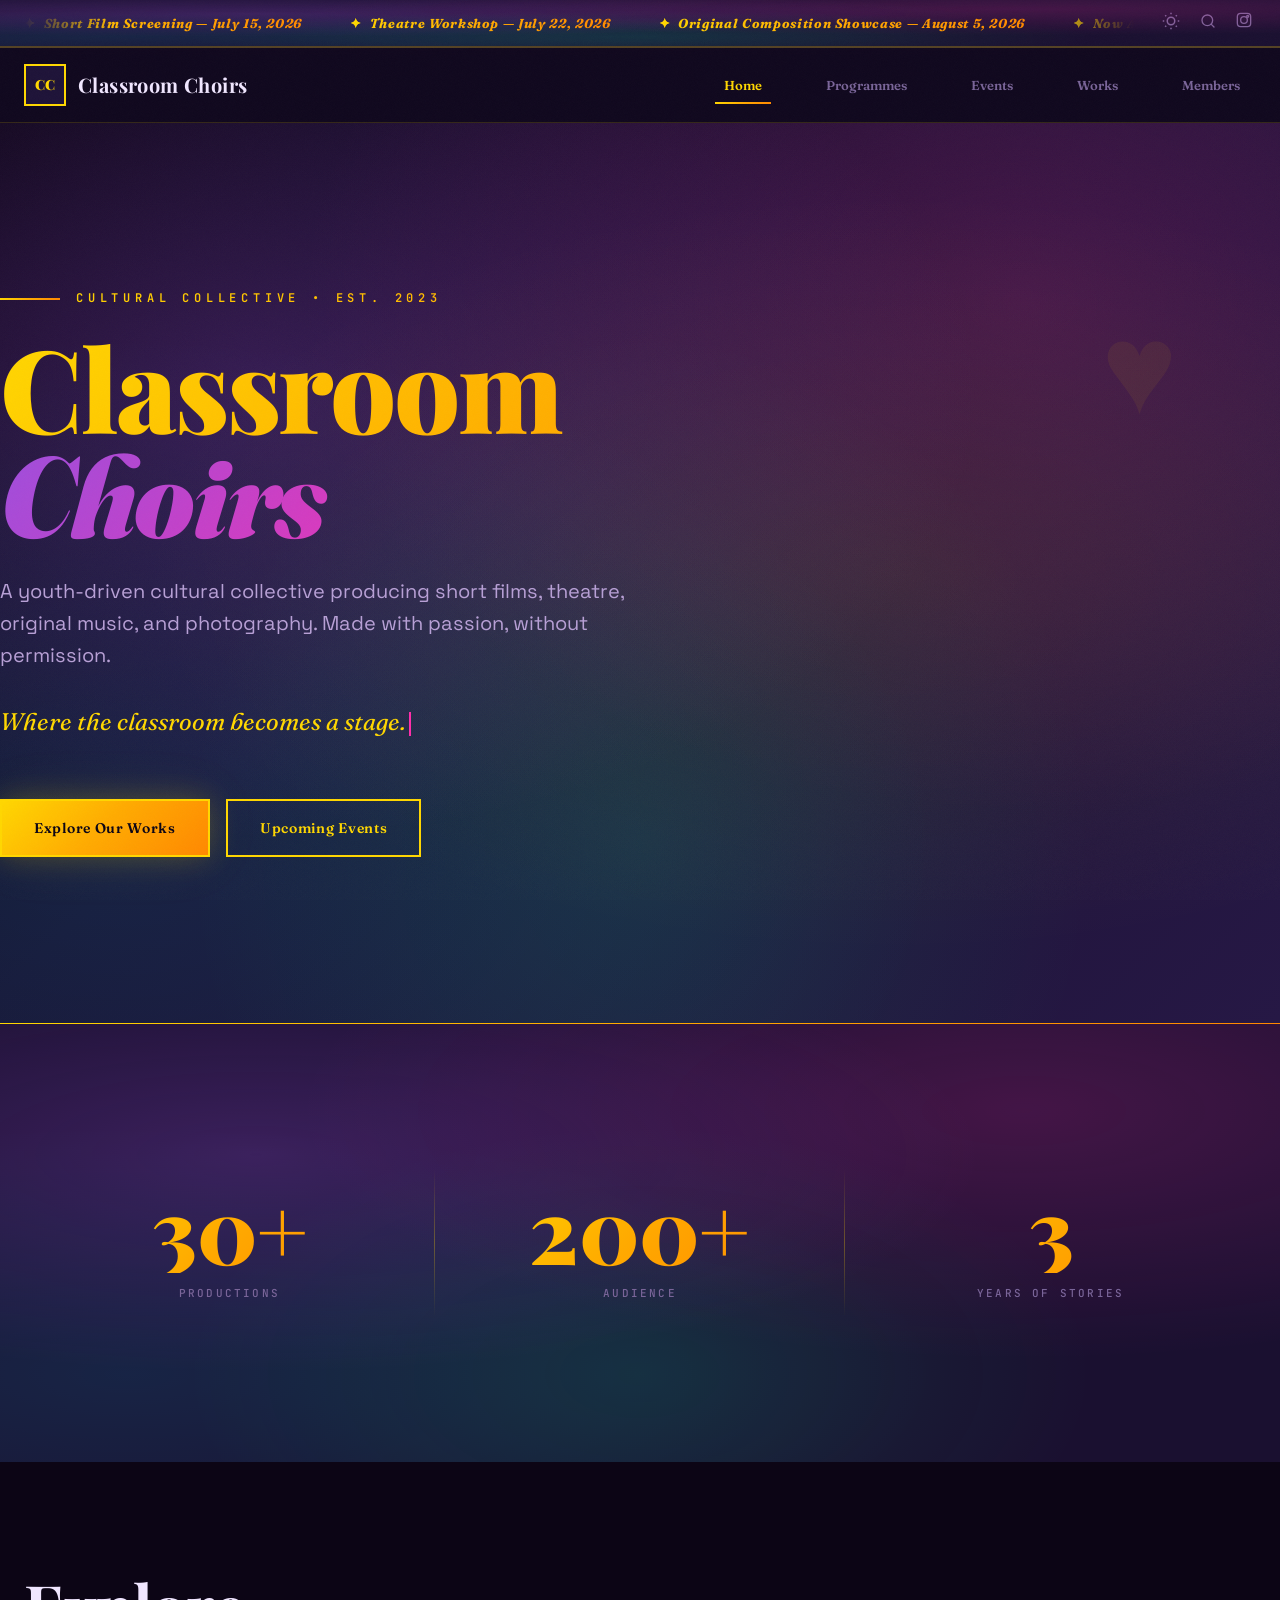
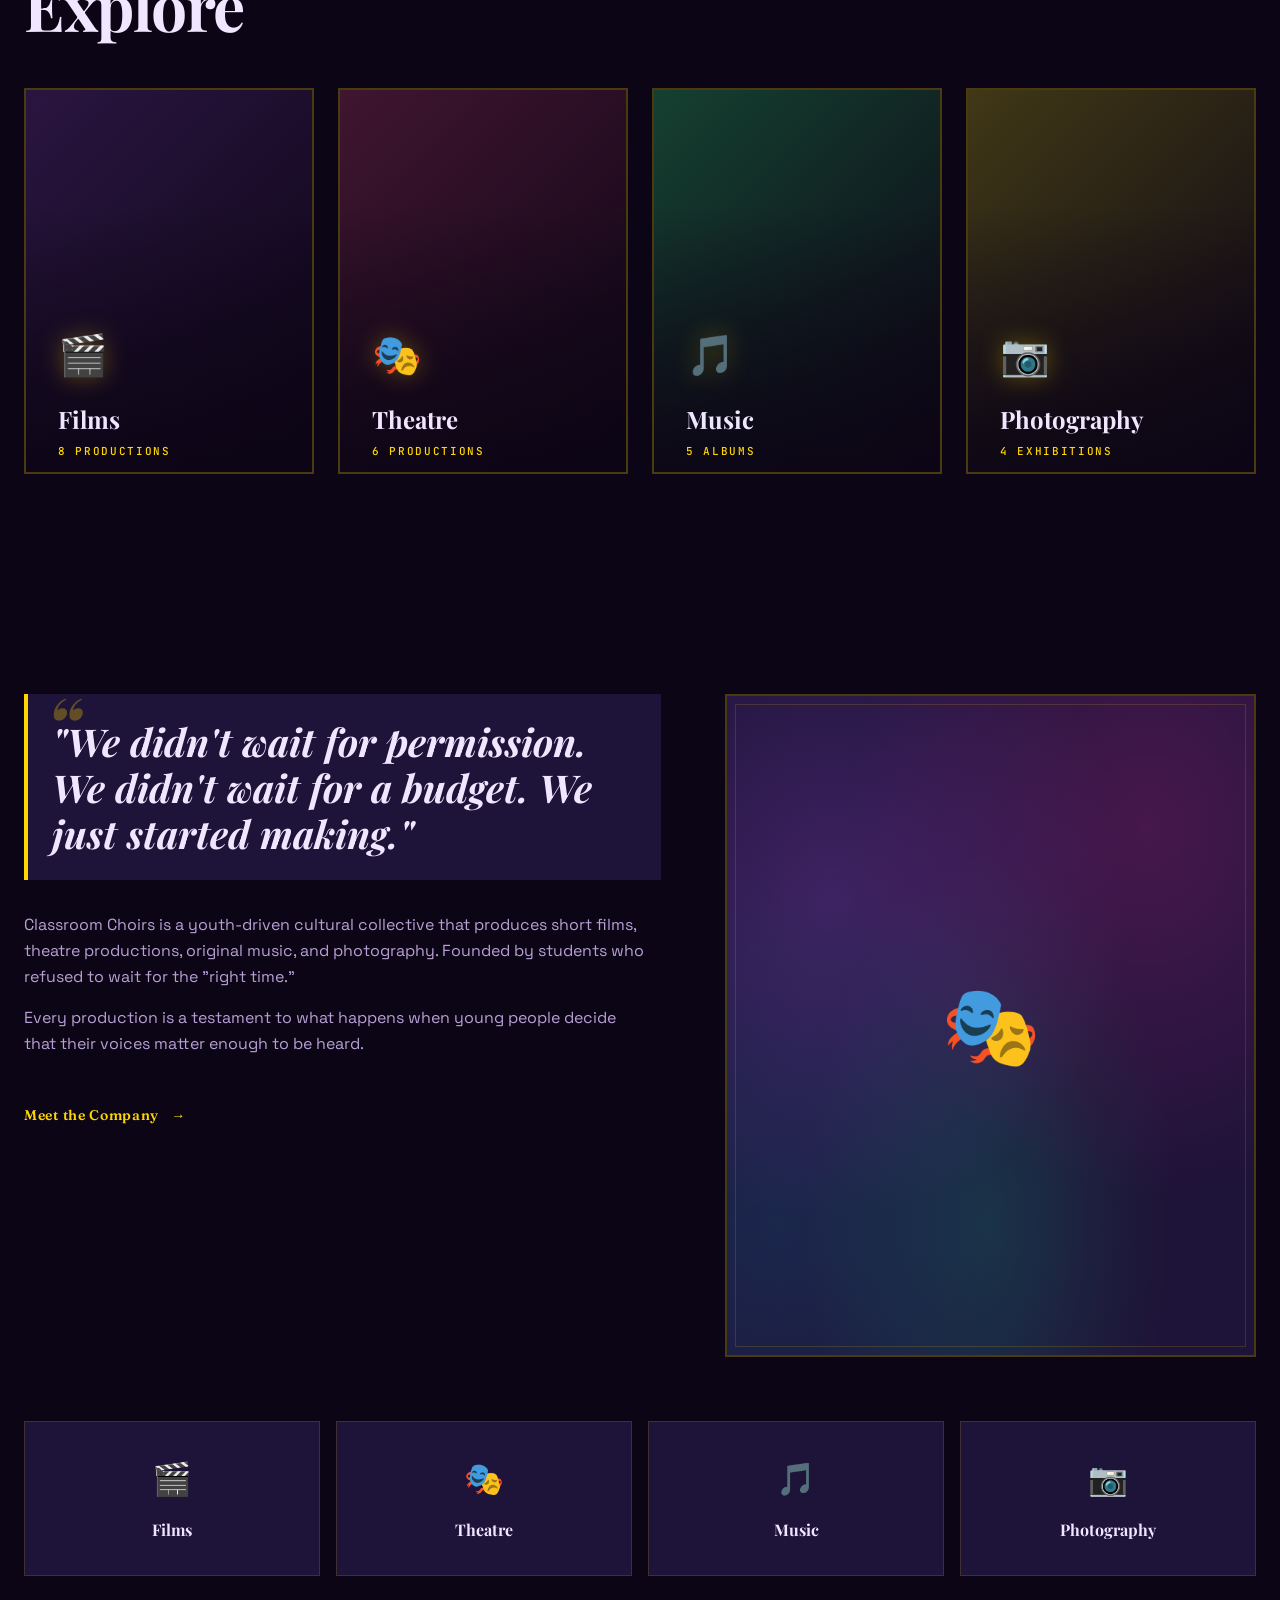
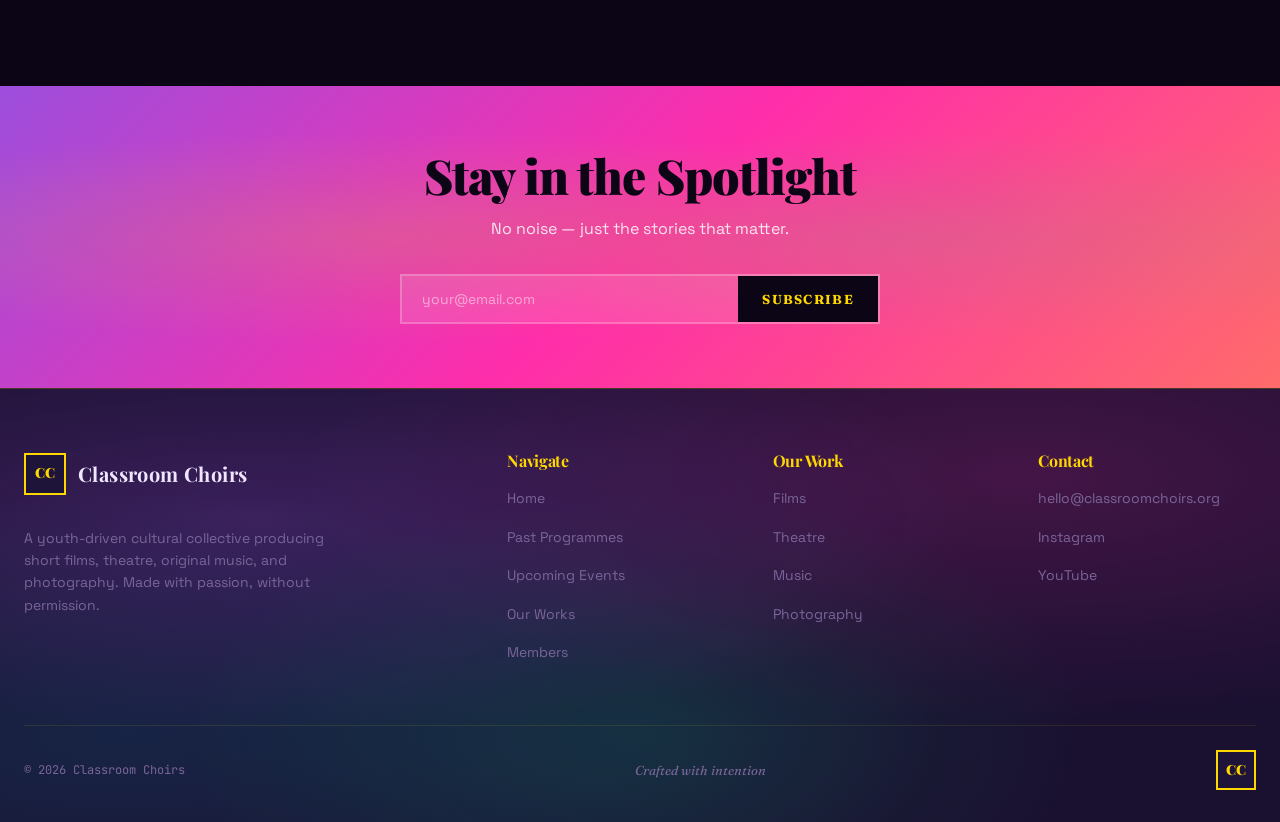
==== commit de02da48: "Maximalist redesign: jewel tones, rich gradients, ornamental design - Playfair Display + Fraunces + " ====
--- a/index.html
+++ b/index.html
@@ -1,5 +1,5 @@
 <!DOCTYPE html>
-<html lang="en">
+<html lang="en" data-theme="dark">
 <head>
   <meta charset="UTF-8">
   <meta name="viewport" content="width=device-width, initial-scale=1.0">
@@ -8,109 +8,29 @@
   <link rel="stylesheet" href="css/style.css">
 </head>
 <body>
-
-  <!-- Curtain Loader -->
-  <div class="curtain" aria-hidden="true">
-    <div class="curtain__panel curtain__panel--left"></div>
-    <div class="curtain__panel curtain__panel--right"></div>
-  </div>
-
-  <!-- Scroll Progress -->
+  <div class="curtain" aria-hidden="true"><div class="curtain__panel curtain__panel--left"></div><div class="curtain__panel curtain__panel--right"></div></div>
   <div class="scroll-progress" aria-hidden="true"></div>
   <div class="scroll-progress__label">End of Act</div>
-
-  <!-- Page Transition -->
   <div class="page-transition" aria-hidden="true"></div>
 
-  <!-- ═══════════════════════════════════════════════════════════
-       TOPBAR
-       ═══════════════════════════════════════════════════════════ -->
-  <div class="topbar" role="banner">
-    <div class="container topbar__inner">
-      <div class="topbar__marquee" aria-label="Upcoming announcements">
-        <div class="topbar__marquee-track">
-          <span class="topbar__marquee-item">Short Film Screening — July 15, 2026</span>
-          <span class="topbar__marquee-item">Theatre Workshop — July 22, 2026</span>
-          <span class="topbar__marquee-item">Original Composition Showcase — August 5, 2026</span>
-          <span class="topbar__marquee-item">Now Accepting Submissions for Monsoon Festival</span>
-          <span class="topbar__marquee-item">Short Film Screening — July 15, 2026</span>
-          <span class="topbar__marquee-item">Theatre Workshop — July 22, 2026</span>
-          <span class="topbar__marquee-item">Original Composition Showcase — August 5, 2026</span>
-          <span class="topbar__marquee-item">Now Accepting Submissions for Monsoon Festival</span>
-        </div>
-      </div>
-      <div class="topbar__actions">
-        <button class="topbar__action-btn topbar__action-btn--search" aria-label="Search">
-          <svg width="16" height="16" viewBox="0 0 24 24" fill="none" stroke="currentColor" stroke-width="2" stroke-linecap="round"><circle cx="11" cy="11" r="8"/><line x1="21" y1="21" x2="16.65" y2="16.65"/></svg>
-        </button>
-        <a href="#" class="topbar__action-btn" aria-label="Instagram">
-          <svg width="16" height="16" viewBox="0 0 24 24" fill="none" stroke="currentColor" stroke-width="2" stroke-linecap="round"><rect x="2" y="2" width="20" height="20" rx="5"/><circle cx="12" cy="12" r="5"/><circle cx="17.5" cy="6.5" r="1.5"/></svg>
-        </a>
-        <a href="#" class="topbar__action-btn" aria-label="YouTube">
-          <svg width="16" height="16" viewBox="0 0 24 24" fill="none" stroke="currentColor" stroke-width="2" stroke-linecap="round"><path d="M22.54 6.42a2.78 2.78 0 0 0-1.94-2C18.88 4 12 4 12 4s-6.88 0-8.6.46a2.78 2.78 0 0 0-1.94 2A29 29 0 0 0 1 12a29 29 0 0 0 .46 5.58A2.78 2.78 0 0 0 3.4 19.6C5.12 20 12 20 12 20s6.88 0 8.6-.46a2.78 2.78 0 0 0 1.94-2A29 29 0 0 0 23 12a29 29 0 0 0-.46-5.58z"/><polygon points="9.75 15.02 15.5 12 9.75 8.98 9.75 15.02"/></svg>
-        </a>
-      </div>
-    </div>
-  </div>
+  <div class="topbar" role="banner"><div class="container topbar__inner"><div class="topbar__marquee" aria-label="Announcements"><div class="topbar__marquee-track"><span class="topbar__marquee-item">Short Film Screening &mdash; July 15, 2026</span><span class="topbar__marquee-item">Theatre Workshop &mdash; July 22, 2026</span><span class="topbar__marquee-item">Original Composition Showcase &mdash; August 5, 2026</span><span class="topbar__marquee-item">Now Accepting Submissions for Monsoon Festival</span><span class="topbar__marquee-item">Short Film Screening &mdash; July 15, 2026</span><span class="topbar__marquee-item">Theatre Workshop &mdash; July 22, 2026</span><span class="topbar__marquee-item">Original Composition Showcase &mdash; August 5, 2026</span><span class="topbar__marquee-item">Now Accepting Submissions for Monsoon Festival</span></div></div><div class="topbar__actions"><button class="topbar__action-btn theme-toggle" aria-label="Toggle theme"></button><button class="topbar__action-btn topbar__action-btn--search" aria-label="Search"><svg width="16" height="16" viewBox="0 0 24 24" fill="none" stroke="currentColor" stroke-width="2" stroke-linecap="round"><circle cx="11" cy="11" r="8"/><line x1="21" y1="21" x2="16.65" y2="16.65"/></svg></button><a href="#" class="topbar__action-btn" aria-label="Instagram"><svg width="16" height="16" viewBox="0 0 24 24" fill="none" stroke="currentColor" stroke-width="2" stroke-linecap="round"><rect x="2" y="2" width="20" height="20" rx="5"/><circle cx="12" cy="12" r="5"/><circle cx="17.5" cy="6.5" r="1.5"/></svg></a></div></div></div>
 
-  <!-- ═══════════════════════════════════════════════════════════
-       NAVBAR
-       ═══════════════════════════════════════════════════════════ -->
-  <nav class="navbar" role="navigation" aria-label="Main navigation">
-    <div class="container navbar__inner">
-      <a href="index.html" class="navbar__brand">
-        <div class="navbar__emblem" aria-hidden="true">CC</div>
-        <span class="navbar__brand-text">Classroom Choirs</span>
-      </a>
+  <nav class="navbar" role="navigation"><div class="container navbar__inner"><a href="index.html" class="navbar__brand"><div class="navbar__emblem" aria-hidden="true"><span>CC</span></div><span class="navbar__brand-text">Classroom Choirs</span></a><div class="navbar__links"><a href="index.html" class="navbar__link is-active">Home</a><a href="past-programmes.html" class="navbar__link">Programmes</a><a href="upcoming-events.html" class="navbar__link">Events</a><a href="our-works.html" class="navbar__link">Works</a><a href="members.html" class="navbar__link">Members</a></div><div class="navbar__hamburger" aria-label="Toggle menu" role="button" tabindex="0"><span class="navbar__hamburger-line"></span><span class="navbar__hamburger-line"></span><span class="navbar__hamburger-line"></span></div></div></nav>
 
-      <div class="navbar__links">
-        <a href="index.html" class="navbar__link is-active">Home</a>
-        <a href="past-programmes.html" class="navbar__link">Programmes</a>
-        <a href="upcoming-events.html" class="navbar__link">Events</a>
-        <a href="our-works.html" class="navbar__link">Works</a>
-        <a href="members.html" class="navbar__link">Members</a>
-      </div>
+  <div class="mobile-menu" role="dialog" aria-label="Mobile navigation"><button class="mobile-menu__close" aria-label="Close menu">&times;</button><a href="index.html" class="mobile-menu__link">Home</a><a href="past-programmes.html" class="mobile-menu__link">Programmes</a><a href="upcoming-events.html" class="mobile-menu__link">Events</a><a href="our-works.html" class="mobile-menu__link">Works</a><a href="members.html" class="mobile-menu__link">Members</a></div>
+  <div class="search-overlay" role="dialog" aria-label="Search"><button class="search-overlay__close" aria-label="Close search">&times;</button><input type="text" class="search-overlay__input" placeholder="Search..." aria-label="Search"><div class="search-overlay__results"></div></div>
+  <div class="lightbox" role="dialog" aria-label="Preview"><button class="lightbox__close" aria-label="Close preview">&times;</button><div class="lightbox__content"></div></div>
 
-      <div class="navbar__hamburger" aria-label="Toggle menu" role="button" tabindex="0">
-        <span class="navbar__hamburger-line"></span>
-        <span class="navbar__hamburger-line"></span>
-        <span class="navbar__hamburger-line"></span>
-      </div>
-    </div>
-  </nav>
-
-  <!-- Mobile Menu -->
-  <div class="mobile-menu" role="dialog" aria-label="Mobile navigation">
-    <button class="mobile-menu__close" aria-label="Close menu">✕</button>
-    <a href="index.html" class="mobile-menu__link">Home</a>
-    <a href="past-programmes.html" class="mobile-menu__link">Programmes</a>
-    <a href="upcoming-events.html" class="mobile-menu__link">Events</a>
-    <a href="our-works.html" class="mobile-menu__link">Works</a>
-    <a href="members.html" class="mobile-menu__link">Members</a>
-  </div>
-
-  <!-- Search Overlay -->
-  <div class="search-overlay" role="dialog" aria-label="Search">
-    <button class="search-overlay__close" aria-label="Close search">✕</button>
-    <input type="text" class="search-overlay__input" placeholder="Search works, events, members..." aria-label="Search">
-    <div class="search-overlay__results"></div>
-  </div>
-
-  <!-- Lightbox -->
-  <div class="lightbox" role="dialog" aria-label="Preview">
-    <button class="lightbox__close" aria-label="Close preview">✕</button>
-    <div class="lightbox__content"></div>
-  </div>
-
-  <!-- ═══════════════════════════════════════════════════════════
-       HERO — "The Overture"
-       ═══════════════════════════════════════════════════════════ -->
   <section class="hero" aria-label="Hero">
-    <div class="hero__bg film-grain" id="heroBg"></div>
-    <div class="hero__content">
+    <div class="hero__bg"></div>
+    <div class="hero__ornament" aria-hidden="true">&hearts;</div>
+    <div class="container hero__content">
+      <div class="hero__eyebrow">Cultural Collective &bull; Est. 2023</div>
       <h1 class="hero__title">
-        Classroom<br><span>Choirs</span>
+        <span class="line-1">Classroom</span>
+        <span class="line-2">Choirs</span>
       </h1>
+      <p class="hero__subtitle">A youth-driven cultural collective producing short films, theatre, original music, and photography. Made with passion, without permission.</p>
       <div class="hero__tagline" data-text="Where the classroom becomes a stage."></div>
       <div class="hero__actions">
         <a href="our-works.html" class="btn btn--primary">Explore Our Works</a>
@@ -119,189 +39,52 @@
     </div>
   </section>
 
-  <!-- ═══════════════════════════════════════════════════════════
-       STATS
-       ═══════════════════════════════════════════════════════════ -->
   <section class="stats section--tight" aria-label="Statistics">
     <div class="container">
       <div class="stats__grid reveal-stagger">
-        <div class="stats__item">
-          <div class="stats__number" data-count="30" data-suffix="+">0</div>
-          <div class="stats__label">Productions</div>
-        </div>
-        <div class="stats__item">
-          <div class="stats__number" data-count="200" data-suffix="+">0</div>
-          <div class="stats__label">Audience</div>
-        </div>
-        <div class="stats__item">
-          <div class="stats__number" data-count="3" data-suffix="">0</div>
-          <div class="stats__label">Years of Stories</div>
-        </div>
+        <div class="stats__item"><div class="stats__number" data-count="30" data-suffix="+">0</div><div class="stats__label">Productions</div></div>
+        <div class="stats__item"><div class="stats__number" data-count="200" data-suffix="+">0</div><div class="stats__label">Audience</div></div>
+        <div class="stats__item"><div class="stats__number" data-count="3" data-suffix="">0</div><div class="stats__label">Years of Stories</div></div>
       </div>
     </div>
   </section>
 
-  <!-- ═══════════════════════════════════════════════════════════
-       QUICK NAVIGATION TILES
-       ═══════════════════════════════════════════════════════════ -->
-  <section class="section" aria-label="Explore our disciplines">
+  <section class="section" aria-label="Explore disciplines">
     <div class="container">
-      <h2 class="reveal" style="margin-bottom:var(--space-2xl);text-align:center;">Explore</h2>
+      <h2 class="reveal" style="margin-bottom:var(--space-2xl);">Explore</h2>
       <div class="nav-tiles reveal-stagger">
-        <a href="our-works.html#film" class="nav-tile">
-          <div class="nav-tile__image" style="background:linear-gradient(135deg,#1a2d40,#0D1B2A);"></div>
-          <div class="nav-tile__overlay"></div>
-          <div class="nav-tile__content">
-            <div class="nav-tile__icon">🎬</div>
-            <div class="nav-tile__title">Films</div>
-            <div class="nav-tile__count">8 Productions</div>
-          </div>
-        </a>
-        <a href="our-works.html#theatre" class="nav-tile">
-          <div class="nav-tile__image" style="background:linear-gradient(135deg,#2a1a1a,#0D1B2A);"></div>
-          <div class="nav-tile__overlay"></div>
-          <div class="nav-tile__content">
-            <div class="nav-tile__icon">🎭</div>
-            <div class="nav-tile__title">Theatre</div>
-            <div class="nav-tile__count">6 Productions</div>
-          </div>
-        </a>
-        <a href="our-works.html#music" class="nav-tile">
-          <div class="nav-tile__image" style="background:linear-gradient(135deg,#1a2a1a,#0D1B2A);"></div>
-          <div class="nav-tile__overlay"></div>
-          <div class="nav-tile__content">
-            <div class="nav-tile__icon">🎵</div>
-            <div class="nav-tile__title">Music</div>
-            <div class="nav-tile__count">5 Albums</div>
-          </div>
-        </a>
-        <a href="our-works.html#photography" class="nav-tile">
-          <div class="nav-tile__image" style="background:linear-gradient(135deg,#2a2a1a,#0D1B2A);"></div>
-          <div class="nav-tile__overlay"></div>
-          <div class="nav-tile__content">
-            <div class="nav-tile__icon">📷</div>
-            <div class="nav-tile__title">Photography</div>
-            <div class="nav-tile__count">4 Exhibitions</div>
-          </div>
-        </a>
+        <a href="our-works.html#film" class="nav-tile"><div class="nav-tile__image" style="background:linear-gradient(135deg,#2a1540,#0c0515);"></div><div class="nav-tile__overlay"></div><div class="nav-tile__content"><div class="nav-tile__icon">&#127916;</div><div class="nav-tile__title">Films</div><div class="nav-tile__count">8 Productions</div></div></a>
+        <a href="our-works.html#theatre" class="nav-tile"><div class="nav-tile__image" style="background:linear-gradient(135deg,#401530,#0c0515);"></div><div class="nav-tile__overlay"></div><div class="nav-tile__content"><div class="nav-tile__icon">&#127917;</div><div class="nav-tile__title">Theatre</div><div class="nav-tile__count">6 Productions</div></div></a>
+        <a href="our-works.html#music" class="nav-tile"><div class="nav-tile__image" style="background:linear-gradient(135deg,#154030,#0c0515);"></div><div class="nav-tile__overlay"></div><div class="nav-tile__content"><div class="nav-tile__icon">&#127925;</div><div class="nav-tile__title">Music</div><div class="nav-tile__count">5 Albums</div></div></a>
+        <a href="our-works.html#photography" class="nav-tile"><div class="nav-tile__image" style="background:linear-gradient(135deg,#403815,#0c0515);"></div><div class="nav-tile__overlay"></div><div class="nav-tile__content"><div class="nav-tile__icon">&#128247;</div><div class="nav-tile__title">Photography</div><div class="nav-tile__count">4 Exhibitions</div></div></a>
       </div>
     </div>
   </section>
 
-  <!-- ═══════════════════════════════════════════════════════════
-       ABOUT
-       ═══════════════════════════════════════════════════════════ -->
   <section class="section" aria-label="About us">
     <div class="container">
       <div class="about__grid">
         <div class="reveal">
-          <blockquote class="about__quote">
-            "We didn't wait for permission. We didn't wait for a budget. We just started making."
-          </blockquote>
-          <p class="about__text">
-            Classroom Choirs is a youth-driven cultural collective that produces short films,
-            theatre productions, original music, and photography. Founded by students who
-            refused to wait for the "right time," we create outside the system — inside a classroom,
-            without permission, without budgets, without waiting.
-          </p>
-          <p class="about__text">
-            Every production is a testament to what happens when young people decide that their
-            voices matter enough to be heard. We are not a club. We are not a school project.
-            We are a living, breathing cultural collective.
-          </p>
+          <blockquote class="about__quote">"We didn't wait for permission. We didn't wait for a budget. We just started making."</blockquote>
+          <p class="about__text">Classroom Choirs is a youth-driven cultural collective that produces short films, theatre productions, original music, and photography. Founded by students who refused to wait for the "right time."</p>
+          <p class="about__text">Every production is a testament to what happens when young people decide that their voices matter enough to be heard.</p>
           <a href="members.html" class="btn btn--ghost" style="margin-top:var(--space-lg);">Meet the Company</a>
         </div>
-        <div class="about__image-wrapper reveal">
-          <div class="about__image-fallback" role="img" aria-label="Behind the scenes of Classroom Choirs">🎭</div>
-        </div>
+        <div class="about__image-wrapper reveal"><div class="about__image-fallback" role="img" aria-label="Behind the scenes">&#127917;</div></div>
       </div>
-
-      <div class="about__pillars reveal-stagger" style="margin-top:var(--space-3xl);">
-        <div class="about__pillar">
-          <div class="about__pillar-icon">🎬</div>
-          <div class="about__pillar-name">Films</div>
-        </div>
-        <div class="about__pillar">
-          <div class="about__pillar-icon">🎭</div>
-          <div class="about__pillar-name">Theatre</div>
-        </div>
-        <div class="about__pillar">
-          <div class="about__pillar-icon">🎵</div>
-          <div class="about__pillar-name">Music</div>
-        </div>
-        <div class="about__pillar">
-          <div class="about__pillar-icon">📷</div>
-          <div class="about__pillar-name">Photography</div>
-        </div>
+      <div class="about__pillars reveal-stagger">
+        <div class="about__pillar"><div class="about__pillar-icon">&#127916;</div><div class="about__pillar-name">Films</div></div>
+        <div class="about__pillar"><div class="about__pillar-icon">&#127917;</div><div class="about__pillar-name">Theatre</div></div>
+        <div class="about__pillar"><div class="about__pillar-icon">&#127925;</div><div class="about__pillar-name">Music</div></div>
+        <div class="about__pillar"><div class="about__pillar-icon">&#128247;</div><div class="about__pillar-name">Photography</div></div>
       </div>
     </div>
   </section>
 
-  <!-- ═══════════════════════════════════════════════════════════
-       NEWSLETTER
-       ═══════════════════════════════════════════════════════════ -->
-  <section class="newsletter" aria-label="Newsletter">
-    <div class="container">
-      <div class="newsletter__inner reveal">
-        <h2 class="newsletter__title">Stay in the Spotlight</h2>
-        <p class="newsletter__text">Get updates on our latest productions, events, and opportunities. No noise — just the stories that matter.</p>
-        <form class="newsletter__form" onsubmit="return false;">
-          <input type="email" class="newsletter__input" placeholder="your@email.com" aria-label="Email address" required>
-          <button type="submit" class="newsletter__submit">Subscribe</button>
-        </form>
-      </div>
-    </div>
-  </section>
+  <section class="newsletter" aria-label="Newsletter"><div class="container"><div class="newsletter__inner reveal"><h2 class="newsletter__title">Stay in the Spotlight</h2><p class="newsletter__text">No noise &mdash; just the stories that matter.</p><form class="newsletter__form" onsubmit="return false;"><input type="email" class="newsletter__input" placeholder="your@email.com" aria-label="Email" required><button type="submit" class="newsletter__submit">Subscribe</button></form></div></div></section>
 
-  <!-- ═══════════════════════════════════════════════════════════
-       FOOTER
-       ═══════════════════════════════════════════════════════════ -->
-  <footer class="footer" role="contentinfo">
-    <div class="container">
-      <div class="footer__grid">
-        <div>
-          <a href="index.html" class="navbar__brand" style="margin-bottom:var(--space-md);display:inline-flex;">
-            <div class="navbar__emblem" aria-hidden="true">CC</div>
-            <span class="navbar__brand-text">Classroom Choirs</span>
-          </a>
-          <p class="footer__brand-desc">
-            A youth-driven cultural collective producing short films, theatre, original music,
-            and photography. Made with passion, without permission.
-          </p>
-        </div>
-        <div>
-          <h4 class="footer__heading">Navigate</h4>
-          <a href="index.html" class="footer__link">Home</a>
-          <a href="past-programmes.html" class="footer__link">Past Programmes</a>
-          <a href="upcoming-events.html" class="footer__link">Upcoming Events</a>
-          <a href="our-works.html" class="footer__link">Our Works</a>
-          <a href="members.html" class="footer__link">Members</a>
-        </div>
-        <div>
-          <h4 class="footer__heading">Our Work</h4>
-          <a href="our-works.html" class="footer__link">Films</a>
-          <a href="our-works.html" class="footer__link">Theatre</a>
-          <a href="our-works.html" class="footer__link">Music</a>
-          <a href="our-works.html" class="footer__link">Photography</a>
-        </div>
-        <div>
-          <h4 class="footer__heading">Contact</h4>
-          <a href="mailto:hello@classroomchoirs.org" class="footer__link">hello@classroomchoirs.org</a>
-          <a href="#" class="footer__link">Instagram</a>
-          <a href="#" class="footer__link">YouTube</a>
-        </div>
-      </div>
-      <div class="footer__bottom">
-        <span class="footer__copy">&copy; 2026 Classroom Choirs. All rights reserved.</span>
-        <span class="footer__tagline">Crafted with intention</span>
-        <div class="footer__emblem" aria-hidden="true">CC</div>
-      </div>
-    </div>
-  </footer>
-
-  <!-- Back to Top -->
-  <button class="back-to-top" aria-label="Back to top">↑</button>
-
+  <footer class="footer" role="contentinfo"><div class="container"><div class="footer__grid"><div><a href="index.html" class="navbar__brand" style="margin-bottom:var(--space-md);display:inline-flex;"><div class="navbar__emblem" aria-hidden="true"><span>CC</span></div><span class="navbar__brand-text">Classroom Choirs</span></a><p class="footer__brand-desc">A youth-driven cultural collective producing short films, theatre, original music, and photography. Made with passion, without permission.</p></div><div><h4 class="footer__heading">Navigate</h4><a href="index.html" class="footer__link">Home</a><a href="past-programmes.html" class="footer__link">Past Programmes</a><a href="upcoming-events.html" class="footer__link">Upcoming Events</a><a href="our-works.html" class="footer__link">Our Works</a><a href="members.html" class="footer__link">Members</a></div><div><h4 class="footer__heading">Our Work</h4><a href="our-works.html" class="footer__link">Films</a><a href="our-works.html" class="footer__link">Theatre</a><a href="our-works.html" class="footer__link">Music</a><a href="our-works.html" class="footer__link">Photography</a></div><div><h4 class="footer__heading">Contact</h4><a href="mailto:hello@classroomchoirs.org" class="footer__link">hello@classroomchoirs.org</a><a href="#" class="footer__link">Instagram</a><a href="#" class="footer__link">YouTube</a></div></div><div class="footer__bottom"><span class="footer__copy">&copy; 2026 Classroom Choirs</span><span class="footer__tagline">Crafted with intention</span><div class="footer__emblem" aria-hidden="true">CC</div></div></div></footer>
+  <button class="back-to-top" aria-label="Back to top">&uarr;</button>
   <script src="js/app.js"></script>
 </body>
 </html>
--- a/css/style.css
+++ b/css/style.css
@@ -1,2156 +1,551 @@
 /* ═══════════════════════════════════════════════════════════════
-   CLASSROOM CHOIRS — "Intimate Stage Noir" Design System
-   ═══════════════════════════════════════════════════════════════ */
-
-/* ── Google Fonts ── */
-@import url('https://fonts.googleapis.com/css2?family=Cormorant+Garamond:ital,wght@0,300;0,400;0,500;0,600;0,700;1,300;1,400;1,500;1,600;1,700&family=DM+Sans:ital,opsz,wght@0,9..40,300;0,9..40,400;0,9..40,500;0,9..40,600;0,9..40,700;1,9..40,300;1,9..40,400;1,9..40,500&display=swap');
-
-/* ── Design Tokens ── */
+   CLASSROOM CHOIRS — MAXIMALIST REDESIGN
+   "More is more. Less is a bore."
+   ═══════════════════════════════════════════════════════════════ */
+@import url('https://fonts.googleapis.com/css2?family=Playfair+Display:ital,wght@0,400;0,500;0,600;0,700;0,800;0,900;1,400;1,700&family=Fraunces:ital,opsz,wght@0,9..144,100..900;1,9..144,100..900&family=Space+Grotesk:wght@300;400;500;600;700&family=JetBrains+Mono:wght@400;500;600;700&display=swap');
+
+/* ── DARK THEME (default) ── */
 :root {
-  /* Colour Palette */
-  --base:       #0D1B2A;
-  --base-deep:  #080f18;
-  --surface:    #121f2e;
-  --surface-elevated: #1a2d40;
-  --accent:     #D4A843;
-  --accent-dim: #b8922e;
-  --text:       #E8EDF2;
-  --text-muted: #6B7E91;
-  --text-dim:   #4a5d70;
-  --white:      #ffffff;
-  --playbill:   #f5f0e8;
-  --playbill-dark: #1a1a18;
-
-  /* Typography */
-  --font-display: 'Cormorant Garamond', 'Georgia', serif;
-  --font-body:    'DM Sans', -apple-system, BlinkMacSystemFont, 'Segoe UI', sans-serif;
-
-  /* Spacing */
-  --space-xs:  4px;
-  --space-sm:  8px;
-  --space-md:  16px;
-  --space-lg:  24px;
-  --space-xl:  32px;
-  --space-2xl: 48px;
-  --space-3xl: 64px;
-  --space-section: 96px;
-
-  /* Transitions */
-  --ease-out: cubic-bezier(0.16, 1, 0.3, 1);
-  --ease-in-out: cubic-bezier(0.45, 0, 0.55, 1);
-
-  /* Z-index layers */
-  --z-base:    1;
-  --z-nav:     100;
-  --z-overlay: 200;
-  --z-curtain: 300;
-  --z-progress: 400;
-  --z-top:     9999;
+  --bg-deep:      #0c0515;
+  --bg-primary:   #120a20;
+  --bg-secondary: #1a1030;
+  --bg-card:      #1e1338;
+  --bg-card-hover:#261845;
+  --bg-surface:   #160d2a;
+
+  --text-primary:   #f0e6ff;
+  --text-secondary: #b8a0d6;
+  --text-muted:     #7a6599;
+  --text-inverse:   #0c0515;
+
+  --accent-gold:    #ffd700;
+  --accent-emerald: #00e68a;
+  --accent-magenta: #ff2daa;
+  --accent-cyan:    #00d4ff;
+  --accent-violet:  #9d4edd;
+  --accent-coral:   #ff6b6b;
+  --accent-amber:   #ffaa00;
+
+  --gradient-royal:   linear-gradient(135deg, #9d4edd 0%, #ff2daa 50%, #ff6b6b 100%);
+  --gradient-jewel:   linear-gradient(135deg, #00e68a 0%, #00d4ff 50%, #9d4edd 100%);
+  --gradient-sunset:  linear-gradient(135deg, #ff2daa 0%, #ff6b6b 30%, #ffaa00 70%, #ffd700 100%);
+  --gradient-aurora:  linear-gradient(135deg, #00e68a 0%, #00d4ff 25%, #9d4edd 50%, #ff2daa 75%, #ff6b6b 100%);
+  --gradient-gold:    linear-gradient(135deg, #ffd700 0%, #ffaa00 50%, #ff8800 100%);
+  --gradient-deep:    linear-gradient(135deg, #0c0515 0%, #1a1030 40%, #261845 100%);
+  --gradient-mesh:    radial-gradient(at 20% 30%, rgba(157,78,221,.25) 0,transparent 50%),
+                      radial-gradient(at 80% 20%, rgba(255,45,170,.18) 0,transparent 50%),
+                      radial-gradient(at 50% 80%, rgba(0,230,138,.12) 0,transparent 50%),
+                      radial-gradient(at 10% 80%, rgba(0,212,255,.1) 0,transparent 50%);
+
+  --font-display: 'Playfair Display', Georgia, serif;
+  --font-accent:  'Fraunces', serif;
+  --font-body:    'Space Grotesk', sans-serif;
+  --font-mono:    'JetBrains Mono', monospace;
+
+  --space-3xs:2px;--space-2xs:4px;--space-xs:8px;--space-sm:12px;--space-md:16px;
+  --space-lg:24px;--space-xl:32px;--space-2xl:48px;--space-3xl:64px;--space-4xl:96px;
+  --space-section:110px;
+
+  --border-ornate:2px solid rgba(255,215,0,.25);
+  --border-glow:  2px solid rgba(157,78,221,.4);
+
+  --ease-out: cubic-bezier(.16,1,.3,1);
+  --ease-expo: cubic-bezier(.87,0,.13,1);
+
+  --z-nav:100;--z-overlay:200;--z-curtain:300;--z-progress:400;
+
+  --shadow-glow-gold:0 0 30px rgba(255,215,0,.2),0 0 60px rgba(255,215,0,.08);
+  --shadow-glow-violet:0 0 30px rgba(157,78,221,.25),0 0 60px rgba(157,78,221,.1);
+  --shadow-glow-magenta:0 0 30px rgba(255,45,170,.2),0 0 60px rgba(255,45,170,.08);
+  --shadow-card:0 8px 32px rgba(0,0,0,.4);
 }
 
-/* ── Reset & Base ── */
-*, *::before, *::after {
-  margin: 0;
-  padding: 0;
-  box-sizing: border-box;
+/* ── LIGHT THEME ── */
+[data-theme="light"] {
+  --bg-deep:      #f8f4ff;
+  --bg-primary:   #faf7ff;
+  --bg-secondary: #f0eaf8;
+  --bg-card:      #ffffff;
+  --bg-card-hover:#f5f0ff;
+  --bg-surface:   #ede5f8;
+
+  --text-primary:   #1a0a30;
+  --text-secondary: #4a3566;
+  --text-muted:     #8a7599;
+  --text-inverse:   #f8f4ff;
+
+  --accent-gold:    #cc9900;
+  --accent-emerald: #009955;
+  --accent-magenta: #cc0088;
+  --accent-cyan:    #0088aa;
+  --accent-violet:  #7722cc;
+  --accent-coral:   #cc4444;
+  --accent-amber:   #cc7700;
+
+  --gradient-royal:   linear-gradient(135deg, #7722cc 0%, #cc0088 50%, #cc4444 100%);
+  --gradient-jewel:   linear-gradient(135deg, #009955 0%, #0088aa 50%, #7722cc 100%);
+  --gradient-sunset:  linear-gradient(135deg, #cc0088 0%, #cc4444 30%, #cc7700 70%, #cc9900 100%);
+  --gradient-aurora:  linear-gradient(135deg, #009955 0%, #0088aa 25%, #7722cc 50%, #cc0088 75%, #cc4444 100%);
+  --gradient-gold:    linear-gradient(135deg, #cc9900 0%, #cc7700 50%, #cc5500 100%);
+  --gradient-deep:    linear-gradient(135deg, #f8f4ff 0%, #f0eaf8 40%, #e8dff2 100%);
+  --gradient-mesh:    radial-gradient(at 20% 30%, rgba(119,34,204,.08) 0,transparent 50%),
+                      radial-gradient(at 80% 20%, rgba(204,0,136,.06) 0,transparent 50%),
+                      radial-gradient(at 50% 80%, rgba(0,153,85,.05) 0,transparent 50%);
+
+  --border-ornate:2px solid rgba(204,153,0,.3);
+  --border-glow:  2px solid rgba(119,34,204,.3);
+
+  --shadow-glow-gold:0 0 20px rgba(204,153,0,.12),0 0 40px rgba(204,153,0,.05);
+  --shadow-glow-violet:0 0 20px rgba(119,34,204,.12),0 0 40px rgba(119,34,204,.05);
+  --shadow-glow-magenta:0 0 20px rgba(204,0,136,.1),0 0 40px rgba(204,0,136,.04);
+  --shadow-card:0 8px 32px rgba(0,0,0,.1);
 }
 
-html {
-  scroll-behavior: smooth;
-  -webkit-text-size-adjust: 100%;
+/* ── RESET ── */
+*,*::before,*::after{margin:0;padding:0;box-sizing:border-box}
+html{scroll-behavior:smooth}
+body{font-family:var(--font-body);font-size:16px;line-height:1.6;color:var(--text-primary);background:var(--bg-deep);-webkit-font-smoothing:antialiased;overflow-x:hidden;transition:background .6s var(--ease-out),color .6s var(--ease-out)}
+body.no-scroll{overflow:hidden}
+img{max-width:100%;height:auto;display:block}
+a{color:var(--accent-gold);text-decoration:none;transition:color .2s var(--ease-out)}
+a:hover{color:var(--accent-magenta)}
+ul,ol{list-style:none}
+button{font-family:var(--font-body);cursor:pointer;border:none;background:none;color:inherit}
+input{font-family:var(--font-body);color:var(--text-primary)}
+::selection{background:var(--accent-gold);color:var(--text-inverse)}
+
+/* ── DECORATIVE NOISE ── */
+body::after{content:'';position:fixed;inset:0;opacity:.025;pointer-events:none;z-index:9998;background-image:url("data:image/svg+xml,%3Csvg viewBox='0 0 512 512' xmlns='http://www.w3.org/2000/svg'%3E%3Cfilter id='n'%3E%3CfeTurbulence type='fractalNoise' baseFrequency='.65' numOctaves='4' stitchTiles='stitch'/%3E%3C/filter%3E%3Crect width='100%25' height='100%25' filter='url(%23n)' opacity='1'/%3E%3C/svg%3E");background-size:256px}
+
+/* ── TYPOGRAPHY ── */
+h1,h2,h3,h4{font-family:var(--font-display);font-weight:700;line-height:1.05;letter-spacing:-.02em}
+h1{font-size:clamp(2.5rem,8vw,7rem)}
+h2{font-size:clamp(2rem,5vw,4rem)}
+h3{font-size:clamp(1.5rem,3vw,2.5rem)}
+h4{font-size:clamp(1.125rem,2vw,1.75rem)}
+p{color:var(--text-secondary);max-width:62ch}
+.font-accent{font-family:var(--font-accent)}
+.font-display{font-family:var(--font-display)}
+.font-mono{font-family:var(--font-mono)}
+
+.ornament{font-family:var(--font-accent);font-style:italic;color:var(--accent-gold);letter-spacing:.05em}
+
+/* Ghost text */
+.ghost-text{position:absolute;font-family:var(--font-display);font-weight:900;font-size:clamp(5rem,18vw,16rem);text-transform:uppercase;line-height:.85;letter-spacing:-.04em;pointer-events:none;user-select:none;white-space:nowrap;z-index:0;background:var(--gradient-royal);-webkit-background-clip:text;-webkit-text-fill-color:transparent;background-clip:text;opacity:.08}
+
+/* ── LAYOUT ── */
+.container{width:100%;max-width:1400px;margin:0 auto;padding:0 var(--space-lg)}
+.section{padding:var(--space-section) 0;position:relative}
+.section--tight{padding:var(--space-4xl) 0}
+
+/* ═══════════════════════════════════════════════════════════════
+   CURTAIN
+   ═══════════════════════════════════════════════════════════════ */
+.curtain{position:fixed;inset:0;z-index:var(--z-curtain);pointer-events:none}
+.curtain__panel{position:absolute;top:0;width:50%;height:100%;transition:transform .9s var(--ease-expo)}
+.curtain__panel--left{left:0;background:var(--gradient-royal)}
+.curtain__panel--right{right:0;background:var(--gradient-jewel)}
+.curtain.is-open .curtain__panel--left{transform:translateX(-100%)}
+.curtain.is-open .curtain__panel--right{transform:translateX(100%)}
+.curtain.is-hidden{display:none}
+
+/* ═══════════════════════════════════════════════════════════════
+   SCROLL PROGRESS
+   ═══════════════════════════════════════════════════════════════ */
+.scroll-progress{position:fixed;top:0;left:0;height:4px;background:var(--gradient-aurora);z-index:var(--z-progress);transition:width .1s linear;width:0;background-size:200% 100%;animation:shimmer 3s linear infinite}
+@keyframes shimmer{0%{background-position:200% 0}100%{background-position:-200% 0}}
+.scroll-progress__label{position:fixed;top:12px;right:20px;font-family:var(--font-accent);font-style:italic;font-size:.8125rem;font-weight:600;color:var(--accent-gold);opacity:0;transition:opacity .4s var(--ease-out);z-index:var(--z-progress)}
+.scroll-progress.is-complete .scroll-progress__label{opacity:1}
+
+/* ═══════════════════════════════════════════════════════════════
+   TOPBAR
+   ═══════════════════════════════════════════════════════════════ */
+.topbar{background:var(--bg-secondary);border-bottom:var(--border-ornate);padding:8px 0;font-size:.75rem;overflow:hidden;position:relative;z-index:var(--z-nav)}
+.topbar::before{content:'';position:absolute;inset:0;background:var(--gradient-mesh);pointer-events:none}
+.topbar__inner{display:flex;align-items:center;justify-content:space-between}
+.topbar__marquee{flex:1;overflow:hidden;mask-image:linear-gradient(to right,transparent,black 8%,black 92%,transparent);-webkit-mask-image:linear-gradient(to right,transparent,black 8%,black 92%,transparent)}
+.topbar__marquee-track{display:flex;gap:var(--space-2xl);animation:marquee 28s linear infinite;white-space:nowrap;width:max-content}
+@keyframes marquee{0%{transform:translateX(0)}100%{transform:translateX(-50%)}}
+.topbar__marquee-item{display:inline-flex;align-items:center;gap:var(--space-xs);background:var(--gradient-gold);-webkit-background-clip:text;-webkit-text-fill-color:transparent;background-clip:text;font-family:var(--font-accent);font-weight:700;font-style:italic;letter-spacing:.05em;font-size:.8125rem}
+.topbar__marquee-item::before{content:'\2726';-webkit-text-fill-color:var(--accent-gold);font-style:normal}
+.topbar__actions{display:flex;align-items:center;gap:var(--space-sm);padding-left:var(--space-lg);flex-shrink:0}
+.topbar__action-btn{color:var(--text-muted);transition:all .2s var(--ease-out);padding:4px}
+.topbar__action-btn:hover{color:var(--accent-gold);filter:drop-shadow(0 0 8px rgba(255,215,0,.4))}
+
+/* ═══════════════════════════════════════════════════════════════
+   NAVBAR — ORNATE
+   ═══════════════════════════════════════════════════════════════ */
+.navbar{position:sticky;top:0;z-index:var(--z-nav);padding:var(--space-md) 0;background:rgba(18,10,32,.85);backdrop-filter:blur(16px);-webkit-backdrop-filter:blur(16px);border-bottom:1px solid rgba(255,215,0,.15);transition:all .4s var(--ease-out)}
+.navbar.is-scrolled{background:rgba(18,10,32,.96);border-bottom-color:var(--accent-gold);box-shadow:0 4px 30px rgba(255,215,0,.1)}
+.navbar__inner{display:flex;align-items:center;justify-content:space-between}
+.navbar__brand{display:flex;align-items:center;gap:var(--space-sm);text-decoration:none}
+.navbar__emblem{width:42px;height:42px;border:2px solid var(--accent-gold);background:var(--bg-card);display:flex;align-items:center;justify-content:center;font-family:var(--font-display);font-size:.875rem;font-weight:900;color:var(--accent-gold);transition:all .3s var(--ease-out);position:relative;overflow:hidden}
+.navbar__emblem::before{content:'';position:absolute;inset:0;background:var(--gradient-gold);opacity:0;transition:opacity .3s var(--ease-out)}
+.navbar__brand:hover .navbar__emblem{box-shadow:var(--shadow-glow-gold)}
+.navbar__brand:hover .navbar__emblem::before{opacity:1}
+.navbar__emblem span{position:relative;z-index:1}
+.navbar__brand-text{font-family:var(--font-display);font-size:1.25rem;font-weight:700;color:var(--text-primary);letter-spacing:.02em}
+.navbar__links{display:flex;align-items:center;gap:var(--space-xl)}
+.navbar__link{font-family:var(--font-accent);font-size:.8125rem;font-weight:600;color:var(--text-muted);text-decoration:none;padding:var(--space-xs) var(--space-md);position:relative;transition:all .3s var(--ease-out)}
+.navbar__link::after{content:'';position:absolute;bottom:0;left:50%;width:0;height:2px;background:var(--gradient-gold);transition:all .3s var(--ease-out);transform:translateX(-50%)}
+.navbar__link:hover,.navbar__link.is-active{color:var(--accent-gold)}
+.navbar__link:hover::after,.navbar__link.is-active::after{width:80%}
+.navbar__link.is-active{color:var(--accent-gold)}
+
+/* Hamburger */
+.navbar__hamburger{display:none;flex-direction:column;gap:5px;padding:8px;cursor:pointer}
+.navbar__hamburger-line{width:26px;height:2px;background:var(--accent-gold);transition:all .3s var(--ease-out);border-radius:2px}
+.navbar__hamburger.is-active .navbar__hamburger-line:nth-child(1){transform:translateY(7px) rotate(45deg)}
+.navbar__hamburger.is-active .navbar__hamburger-line:nth-child(2){opacity:0}
+.navbar__hamburger.is-active .navbar__hamburger-line:nth-child(3){transform:translateY(-7px) rotate(-45deg)}
+
+/* Mobile Menu */
+.mobile-menu{position:fixed;top:0;right:0;width:100%;height:100vh;background:var(--bg-primary);z-index:var(--z-overlay);display:flex;flex-direction:column;justify-content:center;align-items:center;gap:var(--space-xl);transform:translateX(100%);transition:transform .6s var(--ease-expo);overflow:hidden}
+.mobile-menu::before{content:'';position:absolute;inset:0;background:var(--gradient-mesh);pointer-events:none}
+.mobile-menu.is-open{transform:translateX(0)}
+.mobile-menu__link{font-family:var(--font-display);font-size:clamp(2rem,8vw,3.5rem);font-weight:700;color:var(--text-primary);text-decoration:none;position:relative;z-index:1;transition:all .3s var(--ease-out)}
+.mobile-menu__link:hover{background:var(--gradient-gold);-webkit-background-clip:text;-webkit-text-fill-color:transparent;background-clip:text}
+.mobile-menu__close{position:absolute;top:var(--space-lg);right:var(--space-lg);color:var(--text-muted);font-size:1.5rem;cursor:pointer;padding:8px;border:1px solid var(--border-color);border-radius:50%;width:40px;height:40px;display:flex;align-items:center;justify-content:center;z-index:2;transition:all .3s var(--ease-out)}
+.mobile-menu__close:hover{color:var(--accent-gold);border-color:var(--accent-gold)}
+
+/* ═══════════════════════════════════════════════════════════════
+   BUTTONS — ORNATE
+   ═══════════════════════════════════════════════════════════════ */
+.btn{display:inline-flex;align-items:center;gap:var(--space-sm);font-family:var(--font-accent);font-size:.875rem;font-weight:600;letter-spacing:.05em;padding:16px 32px;border:2px solid transparent;cursor:pointer;transition:all .4s var(--ease-out);text-decoration:none;position:relative;overflow:hidden}
+.btn::before{content:'';position:absolute;inset:0;background:var(--gradient-aurora);background-size:200% 100%;opacity:0;transition:opacity .4s var(--ease-out);z-index:0}
+.btn span,.btn{position:relative;z-index:1}
+.btn--primary{background:var(--gradient-gold);color:var(--text-inverse);border-color:var(--accent-gold);box-shadow:var(--shadow-glow-gold)}
+.btn--primary:hover{transform:translateY(-3px);box-shadow:0 0 40px rgba(255,215,0,.35),0 12px 40px rgba(0,0,0,.3)}
+.btn--outline{background:transparent;color:var(--accent-gold);border:2px solid var(--accent-gold)}
+.btn--outline:hover{background:var(--accent-gold);color:var(--text-inverse);box-shadow:var(--shadow-glow-gold);transform:translateY(-3px)}
+.btn--ghost{background:transparent;color:var(--accent-gold);border:none;padding:8px 0;font-family:var(--font-accent)}
+.btn--ghost:hover{color:var(--accent-magenta)}
+.btn--ghost::after{content:' \2192';transition:transform .3s var(--ease-out);display:inline-block}
+.btn--ghost:hover::after{transform:translateX(6px)}
+
+/* ═══════════════════════════════════════════════════════════════
+   HERO — LAYERED & DRAMATIC
+   ═══════════════════════════════════════════════════════════════ */
+.hero{position:relative;min-height:100vh;display:flex;align-items:center;overflow:hidden}
+.hero__bg{position:absolute;inset:0;background:var(--gradient-deep);z-index:0}
+.hero__bg::before{content:'';position:absolute;inset:0;background:var(--gradient-mesh);animation:meshFloat 15s ease-in-out infinite alternate}
+@keyframes meshFloat{0%{transform:scale(1) rotate(0deg)}100%{transform:scale(1.1) rotate(2deg)}}
+.hero__bg::after{content:'';position:absolute;inset:0;background:radial-gradient(ellipse at 70% 50%,rgba(255,215,0,.08) 0%,transparent 60%)}
+.hero__content{position:relative;z-index:2;width:100%;padding:var(--space-4xl) 0}
+.hero__eyebrow{font-family:var(--font-mono);font-size:.75rem;font-weight:600;letter-spacing:.4em;text-transform:uppercase;background:var(--gradient-gold);-webkit-background-clip:text;-webkit-text-fill-color:transparent;background-clip:text;margin-bottom:var(--space-lg);display:flex;align-items:center;gap:var(--space-md);opacity:0;transform:translateY(20px);animation:heroReveal .8s var(--ease-out) .6s forwards}
+.hero__eyebrow::before{content:'';width:60px;height:2px;background:var(--gradient-gold)}
+.hero__title{font-family:var(--font-display);font-size:clamp(3rem,9vw,8rem);font-weight:900;line-height:.95;margin-bottom:var(--space-lg);opacity:0;transform:translateY(30px);animation:heroReveal 1s var(--ease-out) .8s forwards}
+.hero__title .line-1{display:block;background:var(--gradient-gold);-webkit-background-clip:text;-webkit-text-fill-color:transparent;background-clip:text}
+.hero__title .line-2{display:block;font-style:italic;font-family:var(--font-accent);background:var(--gradient-royal);-webkit-background-clip:text;-webkit-text-fill-color:transparent;background-clip:text}
+.hero__subtitle{font-family:var(--font-body);font-size:clamp(1rem,2vw,1.25rem);color:var(--text-secondary);margin-bottom:var(--space-xl);max-width:48ch;opacity:0;transform:translateY(20px);animation:heroReveal .8s var(--ease-out) 1.1s forwards}
+.hero__tagline{font-family:var(--font-accent);font-size:clamp(1.125rem,2.5vw,1.5rem);font-style:italic;color:var(--accent-gold);margin-bottom:var(--space-2xl);min-height:2em;opacity:0;transform:translateY(20px);animation:heroReveal .8s var(--ease-out) 1.3s forwards}
+.hero__tagline .cursor{display:inline-block;width:2px;height:1em;background:var(--accent-magenta);margin-left:3px;vertical-align:text-bottom;animation:blink .7s step-end infinite}
+@keyframes blink{0%,100%{opacity:1}50%{opacity:0}}
+.hero__actions{display:flex;gap:var(--space-md);flex-wrap:wrap;opacity:0;transform:translateY(20px);animation:heroReveal .8s var(--ease-out) 1.7s forwards}
+.hero__ornament{position:absolute;top:15%;right:8%;font-size:8rem;opacity:.06;font-family:var(--font-display);font-weight:900;color:var(--accent-gold);animation:float 6s ease-in-out infinite;pointer-events:none;z-index:1}
+@keyframes float{0%,100%{transform:translateY(0) rotate(0deg)}50%{transform:translateY(-20px) rotate(3deg)}}
+@keyframes heroReveal{to{opacity:1;transform:translateY(0)}}
+
+/* ═══════════════════════════════════════════════════════════════
+   STATS
+   ═══════════════════════════════════════════════════════════════ */
+.stats{background:var(--bg-secondary);position:relative;overflow:hidden}
+.stats::before{content:'';position:absolute;inset:0;background:var(--gradient-mesh);pointer-events:none}
+.stats::after{content:'';position:absolute;top:0;left:0;right:0;height:1px;background:var(--gradient-gold)}
+.stats__grid{display:grid;grid-template-columns:repeat(3,1fr);position:relative;z-index:1}
+.stats__item{padding:var(--space-3xl) var(--space-xl);text-align:center;position:relative}
+.stats__item:not(:last-child)::after{content:'';position:absolute;right:0;top:20%;height:60%;width:1px;background:linear-gradient(transparent,rgba(255,215,0,.3),transparent)}
+.stats__number{font-family:var(--font-display);font-size:clamp(3.5rem,7vw,6rem);font-weight:900;line-height:1;margin-bottom:var(--space-sm);background:var(--gradient-gold);-webkit-background-clip:text;-webkit-text-fill-color:transparent;background-clip:text}
+.stats__label{font-family:var(--font-mono);font-size:.6875rem;font-weight:500;letter-spacing:.2em;text-transform:uppercase;color:var(--text-muted)}
+.stats__ornament{position:absolute;font-family:var(--font-display);font-size:10rem;font-weight:900;color:var(--accent-gold);opacity:.04;pointer-events:none}
+
+/* ═══════════════════════════════════════════════════════════════
+   NAV TILES — RICH
+   ═══════════════════════════════════════════════════════════════ */
+.nav-tiles{display:grid;grid-template-columns:repeat(4,1fr);gap:var(--space-lg)}
+.nav-tile{position:relative;aspect-ratio:3/4;overflow:hidden;cursor:pointer;text-decoration:none;border:var(--border-ornate);transition:all .4s var(--ease-out)}
+.nav-tile::before{content:'';position:absolute;inset:0;background:var(--gradient-mesh);z-index:1;opacity:0;transition:opacity .4s var(--ease-out)}
+.nav-tile:hover::before{opacity:1}
+.nav-tile__image{position:absolute;inset:0;background:var(--bg-card);background-size:cover;background-position:center;transition:all .6s var(--ease-out)}
+.nav-tile__overlay{position:absolute;inset:0;background:linear-gradient(180deg,transparent 30%,rgba(12,5,21,.9) 100%);z-index:1}
+.nav-tile__content{position:absolute;bottom:0;left:0;right:0;padding:var(--space-xl);z-index:2;transform:translateY(20px);transition:transform .4s var(--ease-out)}
+.nav-tile__icon{font-size:2.5rem;margin-bottom:var(--space-sm);filter:drop-shadow(0 0 12px rgba(255,215,0,.3))}
+.nav-tile__title{font-family:var(--font-display);font-size:1.5rem;font-weight:700;color:var(--text-primary);margin-bottom:4px}
+.nav-tile__count{font-family:var(--font-mono);font-size:.6875rem;color:var(--accent-gold);letter-spacing:.15em;text-transform:uppercase;font-weight:500}
+.nav-tile:hover{transform:translateY(-6px);box-shadow:var(--shadow-glow-gold)}
+.nav-tile:hover .nav-tile__image{transform:scale(1.08);filter:brightness(.6) saturate(1.3)}
+.nav-tile:hover .nav-tile__content{transform:translateY(0)}
+
+/* ═══════════════════════════════════════════════════════════════
+   ABOUT
+   ═══════════════════════════════════════════════════════════════ */
+.about__grid{display:grid;grid-template-columns:1.2fr 1fr;gap:var(--space-3xl);align-items:start}
+.about__quote{font-family:var(--font-display);font-size:clamp(1.5rem,3vw,2.5rem);font-weight:700;font-style:italic;line-height:1.2;color:var(--text-primary);margin-bottom:var(--space-xl);padding:var(--space-lg);position:relative;background:var(--bg-card);border-left:4px solid var(--accent-gold)}
+.about__quote::before{content:'\201C';position:absolute;top:-10px;left:var(--space-md);font-size:5rem;font-family:var(--font-display);color:var(--accent-gold);opacity:.3;line-height:1}
+.about__text{margin-bottom:var(--space-md)}
+.about__pillars{display:grid;grid-template-columns:repeat(4,1fr);gap:var(--space-md);margin-top:var(--space-3xl)}
+.about__pillar{text-align:center;padding:var(--space-xl) var(--space-md);background:var(--bg-card);border:1px solid rgba(255,215,0,.15);transition:all .4s var(--ease-out);position:relative;overflow:hidden}
+.about__pillar::before{content:'';position:absolute;inset:0;background:var(--gradient-gold);opacity:0;transition:opacity .4s var(--ease-out)}
+.about__pillar:hover{transform:translateY(-4px);box-shadow:var(--shadow-glow-gold);border-color:var(--accent-gold)}
+.about__pillar:hover::before{opacity:.08}
+.about__pillar-icon{font-size:2rem;margin-bottom:var(--space-sm);position:relative;z-index:1}
+.about__pillar-name{font-family:var(--font-display);font-size:1rem;font-weight:700;color:var(--text-primary);position:relative;z-index:1}
+.about__image-wrapper{position:relative;border:var(--border-ornate);overflow:hidden}
+.about__image-wrapper::before{content:'';position:absolute;inset:8px;border:1px solid rgba(255,215,0,.15);z-index:1;pointer-events:none}
+.about__image-fallback{width:100%;aspect-ratio:4/5;background:var(--gradient-mesh),var(--bg-card);display:flex;align-items:center;justify-content:center;font-size:5rem;transition:transform .6s var(--ease-out)}
+.about__image-wrapper:hover .about__image-fallback{transform:scale(1.04)}
+
+/* ═══════════════════════════════════════════════════════════════
+   NEWSLETTER — JEWEL TONE
+   ═══════════════════════════════════════════════════════════════ */
+.newsletter{background:var(--gradient-royal);position:relative;overflow:hidden;padding:var(--space-3xl) 0}
+.newsletter::before{content:'';position:absolute;inset:0;background:radial-gradient(ellipse at 30% 50%,rgba(255,215,0,.15) 0%,transparent 50%);pointer-events:none}
+.newsletter::after{content:'';position:absolute;inset:0;background:radial-gradient(ellipse at 70% 50%,rgba(0,230,138,.1) 0%,transparent 50%);pointer-events:none}
+.newsletter__inner{text-align:center;max-width:600px;margin:0 auto;position:relative;z-index:1}
+.newsletter__title{font-family:var(--font-display);font-size:clamp(2rem,4vw,3rem);font-weight:900;color:var(--text-inverse);margin-bottom:var(--space-md)}
+.newsletter__text{color:rgba(255,255,255,.85);margin-bottom:var(--space-xl)}
+.newsletter__form{display:flex;gap:0;max-width:480px;margin:0 auto;border:2px solid rgba(255,255,255,.3);overflow:hidden}
+.newsletter__input{flex:1;padding:14px 20px;border:none;background:rgba(255,255,255,.1);color:var(--text-inverse);font-size:.875rem;outline:none;font-family:var(--font-body)}
+.newsletter__input::placeholder{color:rgba(255,255,255,.5)}
+.newsletter__input:focus{background:rgba(255,255,255,.15)}
+.newsletter__submit{padding:14px 24px;background:var(--text-inverse);color:var(--accent-gold);border:none;font-family:var(--font-accent);font-size:.8125rem;font-weight:700;letter-spacing:.1em;text-transform:uppercase;cursor:pointer;transition:all .3s var(--ease-out)}
+.newsletter__submit:hover{background:var(--accent-gold);color:var(--text-inverse)}
+
+/* ═══════════════════════════════════════════════════════════════
+   PAGE HEADER
+   ═══════════════════════════════════════════════════════════════ */
+.page-header{position:relative;padding:var(--space-4xl) 0 var(--space-3xl);overflow:hidden;background:var(--bg-secondary)}
+.page-header::after{content:'';position:absolute;bottom:0;left:0;right:0;height:1px;background:var(--gradient-gold)}
+.page-header__title{font-size:clamp(3rem,6vw,5rem);margin-bottom:var(--space-sm);background:var(--gradient-gold);-webkit-background-clip:text;-webkit-text-fill-color:transparent;background-clip:text}
+.page-header__subtitle{font-family:var(--font-accent);font-size:1.125rem;font-style:italic;color:var(--text-secondary)}
+
+/* ═══════════════════════════════════════════════════════════════
+   FILTERS — ORNATE
+   ═══════════════════════════════════════════════════════════════ */
+.filters{display:flex;gap:var(--space-lg);margin-bottom:var(--space-2xl);position:relative;padding-bottom:var(--space-md)}
+.filters::after{content:'';position:absolute;bottom:0;left:0;right:0;height:1px;background:linear-gradient(to right,transparent,rgba(255,215,0,.3),transparent)}
+.filter-tab{font-family:var(--font-accent);font-size:.875rem;font-weight:600;color:var(--text-muted);background:none;border:none;cursor:pointer;padding:var(--space-xs) var(--space-md);position:relative;transition:all .3s var(--ease-out)}
+.filter-tab::after{content:'';position:absolute;bottom:0;left:50%;width:0;height:2px;background:var(--gradient-gold);transition:all .3s var(--ease-out);transform:translateX(-50%)}
+.filter-tab:hover,.filter-tab.is-active{color:var(--accent-gold)}
+.filter-tab.is-active::after{width:100%}
+
+/* ═══════════════════════════════════════════════════════════════
+   PROGRAMME CARDS
+   ═══════════════════════════════════════════════════════════════ */
+.programme-grid{display:grid;grid-template-columns:repeat(auto-fill,minmax(320px,1fr));gap:var(--space-lg)}
+.programme-card{position:relative;aspect-ratio:3/4;overflow:hidden;cursor:pointer;border:var(--border-ornate);transition:all .4s var(--ease-out)}
+.programme-card--featured{grid-column:span 2;grid-row:span 2;aspect-ratio:auto}
+.programme-card__image{position:absolute;inset:0;background:var(--bg-card);background-size:cover;background-position:center;transition:all .6s var(--ease-out)}
+.programme-card__overlay{position:absolute;inset:0;background:linear-gradient(180deg,transparent 20%,rgba(12,5,21,.9) 100%);z-index:1}
+.programme-card__date{position:absolute;top:var(--space-md);right:var(--space-md);font-family:var(--font-mono);font-size:.6875rem;font-weight:600;color:var(--accent-gold);letter-spacing:.1em;text-transform:uppercase;z-index:2;background:var(--bg-card);padding:4px 10px;border:1px solid var(--accent-gold)}
+.programme-card__title{position:absolute;bottom:var(--space-lg);left:var(--space-lg);right:var(--space-lg);font-family:var(--font-display);font-size:1.5rem;font-weight:700;color:var(--text-primary);z-index:2;transition:transform .4s var(--ease-out)}
+.programme-card__desc{position:absolute;bottom:var(--space-lg);left:var(--space-lg);right:var(--space-lg);font-family:var(--font-body);font-size:.875rem;color:var(--text-secondary);opacity:0;transform:translateY(10px);transition:all .4s var(--ease-out);z-index:2}
+.programme-card:hover{transform:translateY(-6px);box-shadow:var(--shadow-glow-gold);border-color:var(--accent-gold)}
+.programme-card:hover .programme-card__image{transform:scale(1.05);filter:saturate(1.2)}
+.programme-card:hover .programme-card__desc{opacity:1;transform:translateY(0)}
+.programme-card:hover .programme-card__title{transform:translateY(-20px)}
+
+/* ═══════════════════════════════════════════════════════════════
+   EVENT CARDS — PLAYBILL
+   ═══════════════════════════════════════════════════════════════ */
+.events-grid{display:grid;grid-template-columns:repeat(auto-fill,minmax(340px,1fr));gap:var(--space-xl)}
+.playbill{background:var(--bg-card);color:var(--text-primary);padding:var(--space-xl);position:relative;display:flex;flex-direction:column;border:var(--border-ornate);transition:all .4s var(--ease-out);overflow:hidden}
+.playbill::before{content:'';position:absolute;inset:0;background:var(--gradient-mesh);opacity:0;transition:opacity .4s var(--ease-out);pointer-events:none}
+.playbill:hover{transform:translateY(-6px);box-shadow:var(--shadow-glow-gold);border-color:var(--accent-gold)}
+.playbill:hover::before{opacity:1}
+.playbill__mode{display:inline-block;font-family:var(--font-mono);font-size:.6875rem;font-weight:700;letter-spacing:.15em;text-transform:uppercase;color:var(--text-inverse);background:var(--gradient-royal);padding:6px 14px;margin-bottom:var(--space-lg);width:fit-content;transform:rotate(-1deg)}
+.playbill__name{font-family:var(--font-display);font-size:clamp(1.75rem,3vw,2.25rem);font-weight:700;color:var(--text-primary);line-height:1.1;margin-bottom:var(--space-lg);position:relative;z-index:1}
+.playbill__date-block{display:flex;align-items:flex-start;gap:var(--space-md);margin-bottom:var(--space-lg);padding-bottom:var(--space-lg);border-bottom:1px solid rgba(255,215,0,.15);position:relative;z-index:1}
+.playbill__date-num{font-family:var(--font-display);font-size:3.5rem;font-weight:900;line-height:1;background:var(--gradient-gold);-webkit-background-clip:text;-webkit-text-fill-color:transparent;background-clip:text}
+.playbill__date-info{display:flex;flex-direction:column;gap:2px;padding-top:6px}
+.playbill__date-month{font-family:var(--font-accent);font-size:.875rem;font-weight:700;text-transform:uppercase;letter-spacing:.1em;color:var(--text-primary)}
+.playbill__date-time{font-family:var(--font-mono);font-size:.8125rem;color:var(--text-muted)}
+.playbill__description{font-family:var(--font-body);font-size:.9375rem;color:var(--text-secondary);line-height:1.6;margin-bottom:var(--space-lg);flex:1;position:relative;z-index:1}
+.playbill__countdown{display:flex;gap:var(--space-sm);margin-bottom:var(--space-lg);position:relative;z-index:1}
+.playbill__countdown-unit{display:flex;flex-direction:column;align-items:center;background:var(--gradient-deep);color:var(--accent-gold);padding:var(--space-sm) var(--space-md);min-width:56px;border:1px solid rgba(255,215,0,.2)}
+.playbill__countdown-num{font-family:var(--font-display);font-size:1.5rem;font-weight:900;line-height:1}
+.playbill__countdown-label{font-family:var(--font-mono);font-size:.5625rem;font-weight:600;letter-spacing:.15em;text-transform:uppercase;opacity:.7;margin-top:4px}
+.playbill__register{display:block;width:100%;text-align:center;padding:var(--space-md);border:2px dashed rgba(255,215,0,.3);font-family:var(--font-accent);font-size:.875rem;font-weight:700;letter-spacing:.1em;text-transform:uppercase;color:var(--accent-gold);text-decoration:none;transition:all .3s var(--ease-out);position:relative;z-index:1}
+.playbill__register:hover{background:var(--accent-gold);color:var(--text-inverse);border-style:solid;box-shadow:var(--shadow-glow-gold)}
+
+/* ═══════════════════════════════════════════════════════════════
+   FILM STRIP FILTER
+   ═══════════════════════════════════════════════════════════════ */
+.film-strip{display:flex;gap:0;overflow-x:auto;padding:var(--space-md) 0;margin-bottom:var(--space-2xl);position:relative}
+.film-strip::after{content:'';position:absolute;bottom:0;left:0;right:0;height:1px;background:linear-gradient(to right,transparent,rgba(255,215,0,.3),transparent)}
+.film-strip__item{display:flex;align-items:center;justify-content:center;padding:var(--space-sm) var(--space-lg);font-family:var(--font-accent);font-size:.8125rem;font-weight:600;color:var(--text-muted);cursor:pointer;white-space:nowrap;border:1px solid rgba(255,215,0,.15);margin-right:-1px;transition:all .3s var(--ease-out);position:relative}
+.film-strip__item:hover,.film-strip__item.is-active{color:var(--accent-gold);border-color:var(--accent-gold);background:rgba(255,215,0,.06);z-index:1}
+
+/* ═══════════════════════════════════════════════════════════════
+   WORKS GRID
+   ═══════════════════════════════════════════════════════════════ */
+.works-grid{display:grid;grid-template-columns:repeat(auto-fill,minmax(300px,1fr));gap:var(--space-lg)}
+
+.work-card--film{position:relative;aspect-ratio:16/9;overflow:hidden;cursor:pointer;border:var(--border-ornate);transition:all .4s var(--ease-out)}
+.work-card--film .work-card__image{position:absolute;inset:0;background:var(--bg-card);background-size:cover;background-position:center;transition:all .6s var(--ease-out)}
+.work-card--film .work-card__grain{position:absolute;inset:0;opacity:0;transition:opacity .4s var(--ease-out);pointer-events:none;background-image:url("data:image/svg+xml,%3Csvg viewBox='0 0 256 256' xmlns='http://www.w3.org/2000/svg'%3E%3Cfilter id='n'%3E%3CfeTurbulence type='fractalNoise' baseFrequency='.8' numOctaves='4' stitchTiles='stitch'/%3E%3C/filter%3E%3Crect width='100%25' height='100%25' filter='url(%23n)' opacity='1'/%3E%3C/svg%3E");background-size:128px;mix-blend-mode:overlay}
+.work-card--film:hover .work-card__grain{opacity:.2}
+.work-card--film:hover .work-card__image{transform:scale(1.06);filter:saturate(1.3)}
+.work-card--film:hover{border-color:var(--accent-gold);box-shadow:var(--shadow-glow-gold);transform:translateY(-4px)}
+.work-card__play{position:absolute;top:50%;left:50%;transform:translate(-50%,-50%) scale(.8);opacity:0;width:56px;height:56px;border:2px solid var(--accent-gold);display:flex;align-items:center;justify-content:center;transition:all .4s var(--ease-out);z-index:2;background:rgba(12,5,21,.6);backdrop-filter:blur(4px)}
+.work-card__play::after{content:'';width:0;height:0;border-style:solid;border-width:8px 0 8px 14px;border-color:transparent transparent transparent var(--accent-gold);margin-left:3px}
+.work-card--film:hover .work-card__play{opacity:1;transform:translate(-50%,-50%) scale(1)}
+
+.work-card--theatre{position:relative;aspect-ratio:4/5;overflow:hidden;cursor:pointer;border:var(--border-ornate);transition:all .4s var(--ease-out);border-left:6px solid var(--accent-magenta)}
+.work-card--theatre .work-card__image{position:absolute;inset:0;background:var(--bg-card);background-size:cover;background-position:center;transition:all .6s var(--ease-out)}
+.work-card--theatre:hover .work-card__image{transform:scale(1.06);filter:saturate(1.3)}
+.work-card--theatre:hover{border-color:var(--accent-magenta);box-shadow:var(--shadow-glow-magenta);transform:translateY(-4px)}
+.work-card--theatre .work-card__spotlight{position:absolute;inset:0;background:radial-gradient(circle at var(--mouse-x,50%) var(--mouse-y,50%),rgba(255,45,170,.15) 0%,transparent 60%);opacity:0;transition:opacity .4s var(--ease-out);pointer-events:none}
+.work-card--theatre:hover .work-card__spotlight{opacity:1}
+
+.work-card--music{position:relative;aspect-ratio:1;overflow:hidden;cursor:pointer;border:var(--border-ornate);transition:all .4s var(--ease-out)}
+.work-card--music .work-card__image{position:absolute;inset:0;background:var(--bg-card);background-size:cover;background-position:center;transition:all .6s var(--ease-out)}
+.work-card--music:hover .work-card__image{transform:scale(1.06);filter:saturate(1.3)}
+.work-card--music:hover{border-color:var(--accent-emerald);box-shadow:0 0 30px rgba(0,230,138,.2);transform:translateY(-4px)}
+.work-card--music .work-card__vinyl{position:absolute;bottom:-20%;right:-20%;width:60%;height:60%;border-radius:50%;border:2px solid rgba(255,215,0,.2);opacity:.3;transition:all .6s var(--ease-out)}
+.work-card--music .work-card__vinyl::after{content:'';position:absolute;top:50%;left:50%;transform:translate(-50%,-50%);width:20%;height:20%;border-radius:50%;background:var(--gradient-gold)}
+.work-card--music:hover .work-card__vinyl{opacity:.6;transform:rotate(45deg)}
+
+.work-card--photo{position:relative;cursor:pointer;background:var(--bg-card);padding:var(--space-sm) var(--space-sm) var(--space-xl);transform:rotate(var(--tilt,0deg));transition:all .4s var(--ease-out);border:var(--border-ornate)}
+.work-card--photo:hover{transform:rotate(0deg) translateY(-8px);box-shadow:var(--shadow-glow-gold)}
+.work-card--photo .work-card__image{aspect-ratio:1;background:var(--bg-card);background-size:cover;background-position:center}
+.work-card--photo .work-card__caption{padding:var(--space-sm) var(--space-xs) 0;font-family:var(--font-accent);font-size:.8125rem;font-style:italic;color:var(--text-secondary);text-align:center}
+
+.work-card__info{position:absolute;bottom:0;left:0;right:0;padding:var(--space-lg);background:linear-gradient(transparent,rgba(12,5,21,.95));z-index:2}
+.work-card__category{font-family:var(--font-mono);font-size:.625rem;font-weight:700;letter-spacing:.2em;text-transform:uppercase;margin-bottom:var(--space-xs);background:var(--gradient-gold);-webkit-background-clip:text;-webkit-text-fill-color:transparent;background-clip:text}
+.work-card__title{font-family:var(--font-display);font-size:1.25rem;font-weight:700;color:var(--text-primary)}
+
+/* ═══════════════════════════════════════════════════════════════
+   MEMBERS
+   ═══════════════════════════════════════════════════════════════ */
+.members-grid{display:grid;grid-template-columns:repeat(auto-fill,minmax(260px,1fr));gap:var(--space-lg)}
+.member-card{position:relative;padding:var(--space-xl) var(--space-lg) var(--space-lg);cursor:pointer;transition:all .4s var(--ease-out);background:var(--bg-card);border:1px solid rgba(255,215,0,.12);overflow:hidden}
+.member-card::before{content:'';position:absolute;top:0;left:0;right:0;height:3px;background:var(--gradient-gold);transform:scaleX(0);transition:transform .4s var(--ease-out);transform-origin:left}
+.member-card:hover{transform:translateY(-6px);box-shadow:var(--shadow-glow-gold);border-color:var(--accent-gold)}
+.member-card:hover::before{transform:scaleX(1)}
+.member-card__accent{position:absolute;left:0;top:0;bottom:0;width:4px;background:var(--gradient-royal);transition:width .3s var(--ease-out)}
+.member-card:hover .member-card__accent{width:6px}
+.member-card__photo{width:100%;aspect-ratio:3/4;overflow:hidden;margin-bottom:var(--space-md);border:var(--border-ornate);position:relative}
+.member-card__photo::after{content:'';position:absolute;inset:8px;border:1px solid rgba(255,215,0,.1);pointer-events:none}
+.member-card__photo img,.member-card__photo-placeholder{width:100%;height:100%;object-fit:cover;filter:grayscale(100%) contrast(1.1);transition:all .5s var(--ease-out)}
+.member-card:hover .member-card__photo img,.member-card:hover .member-card__photo-placeholder{filter:grayscale(0%) contrast(1) saturate(1.2)}
+.member-card__photo-placeholder{background:var(--bg-surface);display:flex;align-items:center;justify-content:center;font-family:var(--font-display);font-size:2.5rem;font-weight:900;background:var(--gradient-royal);-webkit-background-clip:text;-webkit-text-fill-color:transparent;background-clip:text}
+.member-card__name{font-family:var(--font-display);font-size:1.125rem;font-weight:700;color:var(--text-primary);margin-bottom:2px}
+.member-card__role{font-family:var(--font-mono);font-size:.6875rem;font-weight:600;letter-spacing:.12em;text-transform:uppercase;color:var(--accent-gold);margin-bottom:var(--space-sm)}
+.member-card__tags{font-family:var(--font-accent);font-size:.8125rem;font-style:italic;color:var(--text-muted)}
+
+/* ═══════════════════════════════════════════════════════════════
+   SEARCH OVERLAY
+   ═══════════════════════════════════════════════════════════════ */
+.search-overlay{position:fixed;inset:0;background:rgba(12,5,21,.97);z-index:var(--z-overlay);display:flex;flex-direction:column;align-items:center;padding-top:20vh;opacity:0;pointer-events:none;transition:opacity .4s var(--ease-out)}
+.search-overlay.is-open{opacity:1;pointer-events:all}
+.search-overlay__close{position:absolute;top:var(--space-lg);right:var(--space-lg);color:var(--text-muted);font-size:1.5rem;cursor:pointer;padding:8px;border:1px solid rgba(255,215,0,.2);border-radius:50%;width:40px;height:40px;display:flex;align-items:center;justify-content:center;transition:all .3s var(--ease-out)}
+.search-overlay__close:hover{border-color:var(--accent-gold);color:var(--accent-gold)}
+.search-overlay__input{width:100%;max-width:600px;padding:var(--space-md) var(--space-lg);background:transparent;border:none;border-bottom:2px solid rgba(255,215,0,.3);font-family:var(--font-display);font-size:2rem;font-weight:700;color:var(--text-primary);outline:none;text-align:center;transition:border-color .3s var(--ease-out)}
+.search-overlay__input::placeholder{color:var(--text-muted);font-style:italic;font-size:1.5rem}
+.search-overlay__input:focus{border-bottom-color:var(--accent-gold)}
+.search-overlay__results{width:100%;max-width:600px;margin-top:var(--space-xl);max-height:50vh;overflow-y:auto}
+.search-result{display:flex;align-items:center;gap:var(--space-md);padding:var(--space-md);border-bottom:1px solid rgba(255,215,0,.08);color:var(--text-primary);text-decoration:none;transition:all .2s var(--ease-out)}
+.search-result:hover{background:rgba(255,215,0,.04);color:var(--accent-gold)}
+.search-result__icon{font-size:1.25rem;width:32px;text-align:center}
+.search-result__title{font-family:var(--font-display);font-size:1.125rem;font-weight:700}
+.search-result__meta{font-family:var(--font-mono);font-size:.75rem;color:var(--text-muted)}
+
+/* ═══════════════════════════════════════════════════════════════
+   FOOTER — JEWEL
+   ═══════════════════════════════════════════════════════════════ */
+.footer{background:var(--bg-secondary);border-top:1px solid rgba(255,215,0,.2);padding:var(--space-3xl) 0 var(--space-xl);position:relative;overflow:hidden}
+.footer::before{content:'';position:absolute;inset:0;background:var(--gradient-mesh);pointer-events:none}
+.footer__grid{display:grid;grid-template-columns:2fr 1fr 1fr 1fr;gap:var(--space-2xl);margin-bottom:var(--space-2xl);position:relative;z-index:1}
+.footer__brand-desc{font-family:var(--font-body);font-size:.875rem;color:var(--text-muted);margin-top:var(--space-md);max-width:320px}
+.footer__heading{font-family:var(--font-display);font-size:1rem;font-weight:700;color:var(--accent-gold);margin-bottom:var(--space-md)}
+.footer__link{display:block;font-family:var(--font-body);font-size:.875rem;color:var(--text-muted);margin-bottom:var(--space-sm);transition:all .2s var(--ease-out);padding:2px 0}
+.footer__link:hover{color:var(--accent-gold);padding-left:8px}
+.footer__bottom{display:flex;align-items:center;justify-content:space-between;padding-top:var(--space-lg);border-top:1px solid rgba(255,215,0,.1);position:relative;z-index:1}
+.footer__copy{font-family:var(--font-mono);font-size:.75rem;color:var(--text-muted)}
+.footer__tagline{font-family:var(--font-accent);font-size:.8125rem;font-style:italic;color:var(--text-muted)}
+.footer__emblem{width:40px;height:40px;border:2px solid var(--accent-gold);display:flex;align-items:center;justify-content:center;font-family:var(--font-display);font-size:.875rem;font-weight:900;color:var(--accent-gold);transition:all .3s var(--ease-out);background:var(--bg-card)}
+.footer__emblem:hover{box-shadow:var(--shadow-glow-gold);transform:rotate(5deg)}
+
+/* ═══════════════════════════════════════════════════════════════
+   BACK TO TOP
+   ═══════════════════════════════════════════════════════════════ */
+.back-to-top{position:fixed;bottom:var(--space-xl);right:var(--space-xl);width:48px;height:48px;border:2px solid var(--accent-gold);display:flex;align-items:center;justify-content:center;color:var(--accent-gold);font-size:1.25rem;cursor:pointer;opacity:0;transform:translateY(20px);transition:all .3s var(--ease-out);z-index:var(--z-nav);background:var(--bg-card);backdrop-filter:blur(8px)}
+.back-to-top.is-visible{opacity:1;transform:translateY(0)}
+.back-to-top:hover{background:var(--accent-gold);color:var(--text-inverse);box-shadow:var(--shadow-glow-gold);transform:translateY(-4px)}
+
+/* ═══════════════════════════════════════════════════════════════
+   LIGHTBOX
+   ═══════════════════════════════════════════════════════════════ */
+.lightbox{position:fixed;inset:0;background:rgba(12,5,21,.97);z-index:var(--z-overlay);display:flex;align-items:center;justify-content:center;opacity:0;pointer-events:none;transition:opacity .4s var(--ease-out)}
+.lightbox.is-open{opacity:1;pointer-events:all}
+.lightbox__close{position:absolute;top:var(--space-lg);right:var(--space-lg);color:var(--text-muted);font-size:1.5rem;cursor:pointer;padding:8px;border:1px solid rgba(255,215,0,.2);border-radius:50%;width:40px;height:40px;display:flex;align-items:center;justify-content:center;z-index:2;transition:all .3s var(--ease-out)}
+.lightbox__close:hover{border-color:var(--accent-gold);color:var(--accent-gold)}
+.lightbox__content{max-width:90vw;max-height:85vh;border:2px solid var(--accent-gold);position:relative;box-shadow:0 0 60px rgba(255,215,0,.2)}
+.lightbox__content img,.lightbox__content video{max-width:100%;max-height:85vh;display:block}
+
+/* ═══════════════════════════════════════════════════════════════
+   PAGE TRANSITION
+   ═══════════════════════════════════════════════════════════════ */
+.page-transition{position:fixed;top:0;left:0;width:0;height:4px;background:var(--gradient-aurora);z-index:var(--z-progress);pointer-events:none;background-size:200% 100%;animation:shimmer 2s linear infinite}
+.page-transition.is-active{animation:pageWipe .4s var(--ease-out) forwards}
+@keyframes pageWipe{0%{width:0;left:0}50%{width:100%;left:0}100%{width:0;left:100%}}
+
+/* ═══════════════════════════════════════════════════════════════
+   SCROLL REVEAL
+   ═══════════════════════════════════════════════════════════════ */
+.reveal{opacity:0;transform:translateY(30px);transition:opacity .7s var(--ease-out),transform .7s var(--ease-out)}
+.reveal.is-visible{opacity:1;transform:translateY(0)}
+.reveal-stagger>*{opacity:0;transform:translateY(20px);transition:opacity .6s var(--ease-out),transform .6s var(--ease-out)}
+.reveal-stagger.is-visible>*:nth-child(1){transition-delay:0ms;opacity:1;transform:translateY(0)}
+.reveal-stagger.is-visible>*:nth-child(2){transition-delay:120ms;opacity:1;transform:translateY(0)}
+.reveal-stagger.is-visible>*:nth-child(3){transition-delay:240ms;opacity:1;transform:translateY(0)}
+.reveal-stagger.is-visible>*:nth-child(4){transition-delay:360ms;opacity:1;transform:translateY(0)}
+.reveal-stagger.is-visible>*:nth-child(5){transition-delay:480ms;opacity:1;transform:translateY(0)}
+.reveal-stagger.is-visible>*:nth-child(6){transition-delay:600ms;opacity:1;transform:translateY(0)}
+.reveal-stagger.is-visible>*:nth-child(7){transition-delay:720ms;opacity:1;transform:translateY(0)}
+.reveal-stagger.is-visible>*:nth-child(8){transition-delay:840ms;opacity:1;transform:translateY(0)}
+
+/* ═══════════════════════════════════════════════════════════════
+   RESPONSIVE
+   ═══════════════════════════════════════════════════════════════ */
+@media(max-width:1024px){
+  .nav-tiles{grid-template-columns:repeat(2,1fr)}
+  .about__grid{grid-template-columns:1fr;gap:var(--space-2xl)}
+  .about__pillars{grid-template-columns:repeat(2,1fr)}
+  .footer__grid{grid-template-columns:1fr 1fr;gap:var(--space-xl)}
+  .programme-card--featured{grid-column:span 1;grid-row:span 1;aspect-ratio:3/4}
 }
-
-body {
-  font-family: var(--font-body);
-  font-size: 16px;
-  line-height: 1.6;
-  color: var(--text);
-  background-color: var(--base);
-  -webkit-font-smoothing: antialiased;
-  -moz-osx-font-smoothing: grayscale;
-  overflow-x: hidden;
+@media(max-width:768px){
+  .navbar__links{display:none}
+  .navbar__hamburger{display:flex}
+  .topbar__marquee{display:none}
+  .stats__grid{grid-template-columns:1fr}
+  .stats__item:not(:last-child)::after{display:none}
+  .stats__item{padding:var(--space-lg) var(--space-md);border-bottom:1px solid rgba(255,215,0,.1)}
+  .nav-tiles{grid-template-columns:1fr 1fr}
+  .nav-tile{aspect-ratio:1}
+  .events-grid,.works-grid,.programme-grid{grid-template-columns:1fr}
+  .newsletter__form{flex-direction:column}
+  .footer__grid{grid-template-columns:1fr}
+  .footer__bottom{flex-direction:column;gap:var(--space-md);text-align:center}
+  .hero__ornament{display:none}
+  .about__pillars{grid-template-columns:repeat(2,1fr)}
+  .members-grid{grid-template-columns:1fr 1fr;gap:var(--space-md)}
+  .ghost-text{font-size:clamp(4rem,18vw,10rem)}
+  .filters{overflow-x:auto;flex-wrap:nowrap;gap:var(--space-md);-webkit-overflow-scrolling:touch}
+  .filter-tab{white-space:nowrap}
+  .section{padding:var(--space-3xl) 0}
+  .container{padding:0 var(--space-md)}
 }
-
-body.no-scroll {
-  overflow: hidden;
+@media(max-width:480px){
+  .nav-tiles{grid-template-columns:1fr}
+  .nav-tile{aspect-ratio:16/9}
+  .members-grid{grid-template-columns:1fr}
+  .hero__actions{flex-direction:column;align-items:stretch}
+  .btn{text-align:center;justify-content:center}
 }
-
-img {
-  max-width: 100%;
-  height: auto;
-  display: block;
+@media print{
+  .navbar,.topbar,.footer,.hero,.newsletter,.back-to-top,.scroll-progress,.curtain,.search-overlay,.page-transition,.lightbox{display:none!important}
+  body{background:#fff;color:#000}
 }
-
-a {
-  color: var(--accent);
-  text-decoration: none;
-  transition: color 0.3s var(--ease-out);
-}
-
-a:hover {
-  color: var(--white);
-}
-
-ul, ol {
-  list-style: none;
-}
-
-button {
-  font-family: var(--font-body);
-  cursor: pointer;
-  border: none;
-  background: none;
-  color: inherit;
-}
-
-input, textarea {
-  font-family: var(--font-body);
-  color: var(--text);
-}
-
-::selection {
-  background: var(--accent);
-  color: var(--base);
-}
-
-/* ── Film Grain Overlay ── */
-.film-grain::after {
-  content: '';
-  position: absolute;
-  inset: 0;
-  opacity: 0.04;
-  pointer-events: none;
-  background-image: url("data:image/svg+xml,%3Csvg viewBox='0 0 256 256' xmlns='http://www.w3.org/2000/svg'%3E%3Cfilter id='noise'%3E%3CfeTurbulence type='fractalNoise' baseFrequency='0.9' numOctaves='4' stitchTiles='stitch'/%3E%3C/filter%3E%3Crect width='100%25' height='100%25' filter='url(%23noise)' opacity='1'/%3E%3C/svg%3E");
-  background-size: 256px 256px;
-  z-index: 1;
-}
-
-/* ── Typography ── */
-h1, h2, h3, h4, h5, h6 {
-  font-family: var(--font-display);
-  font-weight: 400;
-  line-height: 1.1;
-  letter-spacing: -0.02em;
-}
-
-h1 { font-size: clamp(2.5rem, 6vw, 5rem); }
-h2 { font-size: clamp(2rem, 4vw, 3.5rem); }
-h3 { font-size: clamp(1.5rem, 3vw, 2.25rem); }
-h4 { font-size: clamp(1.25rem, 2vw, 1.75rem); }
-
-p {
-  font-family: var(--font-body);
-  font-size: 1rem;
-  line-height: 1.7;
-  color: var(--text-muted);
-}
-
-.text-accent { color: var(--accent); }
-.text-muted  { color: var(--text-muted); }
-.text-dim    { color: var(--text-dim); }
-
-.font-display { font-family: var(--font-display); }
-.font-body    { font-family: var(--font-body); }
-
-/* Small caps for labels */
-.label {
-  font-family: var(--font-body);
-  font-size: 0.6875rem;
-  font-weight: 500;
-  letter-spacing: 0.15em;
-  text-transform: uppercase;
-  color: var(--text-muted);
-}
-
-/* ── Ghost Text (Page Headers) ── */
-.ghost-text {
-  position: absolute;
-  font-family: var(--font-display);
-  font-weight: 700;
-  font-size: clamp(8rem, 18vw, 16rem);
-  color: rgba(255, 255, 255, 0.04);
-  pointer-events: none;
-  user-select: none;
-  white-space: nowrap;
-  line-height: 1;
-  z-index: 0;
-}
-
-/* ── Layout ── */
-.container {
-  width: 100%;
-  max-width: 1280px;
-  margin: 0 auto;
-  padding: 0 var(--space-lg);
-}
-
-.section {
-  padding: var(--space-section) 0;
-  position: relative;
-}
-
-.section--tight {
-  padding: var(--space-3xl) 0;
-}
-
-/* ═══════════════════════════════════════════════════════════════
-   CURTAIN LOADER
-   ═══════════════════════════════════════════════════════════════ */
-.curtain {
-  position: fixed;
-  inset: 0;
-  z-index: var(--z-curtain);
-  pointer-events: none;
-}
-
-.curtain__panel {
-  position: absolute;
-  top: 0;
-  width: 50%;
-  height: 100%;
-  background: var(--base);
-  transition: transform 0.8s var(--ease-out);
-}
-
-.curtain__panel--left {
-  left: 0;
-}
-
-.curtain__panel--right {
-  right: 0;
-}
-
-.curtain.is-open .curtain__panel--left {
-  transform: translateX(-100%);
-}
-
-.curtain.is-open .curtain__panel--right {
-  transform: translateX(100%);
-}
-
-.curtain.is-hidden {
-  display: none;
-}
-
-/* ═══════════════════════════════════════════════════════════════
-   SCROLL PROGRESS BAR
-   ═══════════════════════════════════════════════════════════════ */
-.scroll-progress {
-  position: fixed;
-  top: 0;
-  left: 0;
-  width: 0%;
-  height: 3px;
-  background: var(--accent);
-  z-index: var(--z-progress);
-  transition: width 0.1s linear;
-}
-
-.scroll-progress__label {
-  position: fixed;
-  top: 10px;
-  right: 16px;
-  font-family: var(--font-display);
-  font-size: 0.75rem;
-  font-style: italic;
-  color: var(--accent);
-  opacity: 0;
-  transition: opacity 0.4s var(--ease-out);
-  z-index: var(--z-progress);
-}
-
-.scroll-progress.is-complete .scroll-progress__label {
-  opacity: 1;
-}
-
-/* ═══════════════════════════════════════════════════════════════
-   NAVIGATION
-   ═══════════════════════════════════════════════════════════════ */
-
-/* ── Marquee Topbar ── */
-.topbar {
-  background: var(--base);
-  border-bottom: 1px solid rgba(212, 168, 67, 0.15);
-  padding: 6px 0;
-  font-size: 0.75rem;
-  overflow: hidden;
-  position: relative;
-  z-index: var(--z-nav);
-}
-
-.topbar__inner {
-  display: flex;
-  align-items: center;
-  justify-content: space-between;
-}
-
-.topbar__marquee {
-  flex: 1;
-  overflow: hidden;
-  mask-image: linear-gradient(to right, transparent, black 10%, black 90%, transparent);
-  -webkit-mask-image: linear-gradient(to right, transparent, black 10%, black 90%, transparent);
-}
-
-.topbar__marquee-track {
-  display: flex;
-  gap: var(--space-2xl);
-  animation: marquee 30s linear infinite;
-  white-space: nowrap;
-  width: max-content;
-}
-
-@keyframes marquee {
-  0%   { transform: translateX(0); }
-  100% { transform: translateX(-50%); }
-}
-
-.topbar__marquee-item {
-  display: inline-flex;
-  align-items: center;
-  gap: var(--space-sm);
-  color: var(--accent);
-  font-family: var(--font-body);
-  font-weight: 500;
-  letter-spacing: 0.05em;
-  text-transform: uppercase;
-  font-size: 0.6875rem;
-}
-
-.topbar__marquee-item::before {
-  content: '◆';
-  font-size: 0.5rem;
-}
-
-.topbar__actions {
-  display: flex;
-  align-items: center;
-  gap: var(--space-md);
-  padding-left: var(--space-lg);
-  flex-shrink: 0;
-}
-
-.topbar__action-btn {
-  color: var(--text-muted);
-  font-size: 1rem;
-  transition: color 0.3s var(--ease-out);
-  padding: 4px;
-}
-
-.topbar__action-btn:hover {
-  color: var(--accent);
-}
-
-/* ── Main Navbar ── */
-.navbar {
-  position: sticky;
-  top: 0;
-  z-index: var(--z-nav);
-  padding: var(--space-md) 0;
-  transition: background-color 0.4s var(--ease-out),
-              border-color 0.4s var(--ease-out),
-              padding 0.4s var(--ease-out);
-  border-bottom: 1px solid transparent;
-}
-
-.navbar.is-scrolled {
-  background: rgba(13, 27, 42, 0.95);
-  backdrop-filter: blur(12px);
-  -webkit-backdrop-filter: blur(12px);
-  border-bottom-color: rgba(212, 168, 67, 0.15);
-  padding: var(--space-sm) 0;
-}
-
-.navbar__inner {
-  display: flex;
-  align-items: center;
-  justify-content: space-between;
-}
-
-.navbar__brand {
-  display: flex;
-  align-items: center;
-  gap: var(--space-sm);
-  text-decoration: none;
-}
-
-.navbar__emblem {
-  width: 36px;
-  height: 36px;
-  border: 2px solid var(--accent);
-  display: flex;
-  align-items: center;
-  justify-content: center;
-  font-family: var(--font-display);
-  font-size: 1rem;
-  font-weight: 700;
-  color: var(--accent);
-  letter-spacing: -0.05em;
-}
-
-.navbar__brand-text {
-  font-family: var(--font-display);
-  font-size: 1.25rem;
-  font-weight: 400;
-  color: var(--text);
-  letter-spacing: 0.02em;
-}
-
-.navbar__links {
-  display: flex;
-  align-items: center;
-  gap: var(--space-xl);
-}
-
-.navbar__link {
-  font-family: var(--font-body);
-  font-size: 0.75rem;
-  font-weight: 500;
-  letter-spacing: 0.12em;
-  text-transform: uppercase;
-  color: var(--text-muted);
-  text-decoration: none;
-  transition: color 0.3s var(--ease-out);
-  position: relative;
-}
-
-.navbar__link::after {
-  content: '';
-  position: absolute;
-  bottom: -4px;
-  left: 0;
-  width: 0;
-  height: 1px;
-  background: var(--accent);
-  transition: width 0.3s var(--ease-out);
-}
-
-.navbar__link:hover,
-.navbar__link.is-active {
-  color: var(--accent);
-}
-
-.navbar__link:hover::after,
-.navbar__link.is-active::after {
-  width: 100%;
-}
-
-/* Hamburger */
-.navbar__hamburger {
-  display: none;
-  flex-direction: column;
-  gap: 5px;
-  padding: 8px;
-  cursor: pointer;
-}
-
-.navbar__hamburger-line {
-  width: 24px;
-  height: 2px;
-  background: var(--text);
-  transition: transform 0.3s var(--ease-out), opacity 0.3s var(--ease-out);
-}
-
-.navbar__hamburger.is-active .navbar__hamburger-line:nth-child(1) {
-  transform: translateY(7px) rotate(45deg);
-}
-
-.navbar__hamburger.is-active .navbar__hamburger-line:nth-child(2) {
-  opacity: 0;
-}
-
-.navbar__hamburger.is-active .navbar__hamburger-line:nth-child(3) {
-  transform: translateY(-7px) rotate(-45deg);
-}
-
-/* Mobile Menu */
-.mobile-menu {
-  position: fixed;
-  top: 0;
-  right: 0;
-  width: 100%;
-  height: 100vh;
-  background: var(--base);
-  z-index: var(--z-overlay);
-  display: flex;
-  flex-direction: column;
-  justify-content: center;
-  align-items: center;
-  gap: var(--space-xl);
-  transform: translateX(100%);
-  transition: transform 0.5s var(--ease-out);
-}
-
-.mobile-menu.is-open {
-  transform: translateX(0);
-}
-
-.mobile-menu__link {
-  font-family: var(--font-display);
-  font-size: 2.5rem;
-  font-weight: 400;
-  color: var(--text);
-  text-decoration: none;
-  transition: color 0.3s var(--ease-out);
-}
-
-.mobile-menu__link:hover {
-  color: var(--accent);
-}
-
-.mobile-menu__close {
-  position: absolute;
-  top: var(--space-lg);
-  right: var(--space-lg);
-  color: var(--text-muted);
-  font-size: 1.5rem;
-  cursor: pointer;
-  padding: 8px;
-}
-
-/* ═══════════════════════════════════════════════════════════════
-   HERO
-   ═══════════════════════════════════════════════════════════════ */
-.hero {
-  position: relative;
-  min-height: 100vh;
-  display: flex;
-  align-items: center;
-  justify-content: center;
-  overflow: hidden;
-}
-
-.hero__bg {
-  position: absolute;
-  inset: 0;
-  background: linear-gradient(135deg, #0a1628 0%, #0D1B2A 40%, #152238 100%);
-  background-size: cover;
-  background-position: center;
-  z-index: 0;
-}
-
-.hero__bg::after {
-  content: '';
-  position: absolute;
-  inset: 0;
-  background: linear-gradient(
-    180deg,
-    rgba(13, 27, 42, 0.3) 0%,
-    rgba(13, 27, 42, 0.6) 50%,
-    rgba(13, 27, 42, 0.95) 100%
-  );
-}
-
-.hero__content {
-  position: relative;
-  z-index: 2;
-  text-align: center;
-  padding: var(--space-lg);
-  max-width: 800px;
-}
-
-.hero__title {
-  font-family: var(--font-display);
-  font-size: clamp(3rem, 7vw, 6rem);
-  font-weight: 300;
-  color: var(--white);
-  letter-spacing: 0.05em;
-  margin-bottom: var(--space-md);
-  opacity: 0;
-  transform: translateY(30px);
-  animation: heroReveal 1s var(--ease-out) 0.8s forwards;
-}
-
-.hero__title span {
-  display: block;
-  font-weight: 600;
-  font-style: italic;
-  color: var(--accent);
-}
-
-.hero__tagline {
-  font-family: var(--font-display);
-  font-size: clamp(1.125rem, 2.5vw, 1.5rem);
-  font-style: italic;
-  font-weight: 300;
-  color: var(--text-muted);
-  margin-bottom: var(--space-2xl);
-  min-height: 2em;
-  opacity: 0;
-  transform: translateY(30px);
-  animation: heroReveal 1s var(--ease-out) 1.2s forwards;
-}
-
-.hero__tagline .cursor {
-  display: inline-block;
-  width: 2px;
-  height: 1em;
-  background: var(--accent);
-  margin-left: 2px;
-  animation: blink 0.8s step-end infinite;
-  vertical-align: text-bottom;
-}
-
-@keyframes blink {
-  0%, 100% { opacity: 1; }
-  50%      { opacity: 0; }
-}
-
-.hero__actions {
-  display: flex;
-  gap: var(--space-md);
-  justify-content: center;
-  flex-wrap: wrap;
-  opacity: 0;
-  transform: translateY(30px);
-  animation: heroReveal 1s var(--ease-out) 1.6s forwards;
-}
-
-@keyframes heroReveal {
-  to {
-    opacity: 1;
-    transform: translateY(0);
-  }
-}
-
-/* ── Buttons ── */
-.btn {
-  display: inline-flex;
-  align-items: center;
-  gap: var(--space-sm);
-  font-family: var(--font-body);
-  font-size: 0.8125rem;
-  font-weight: 500;
-  letter-spacing: 0.1em;
-  text-transform: uppercase;
-  padding: 14px 28px;
-  border: 1px solid transparent;
-  cursor: pointer;
-  transition: all 0.3s var(--ease-out);
-  text-decoration: none;
-}
-
-.btn--primary {
-  background: var(--accent);
-  color: var(--base);
-  border-color: var(--accent);
-}
-
-.btn--primary:hover {
-  background: var(--accent-dim);
-  border-color: var(--accent-dim);
-  color: var(--base);
-}
-
-.btn--outline {
-  background: transparent;
-  color: var(--text);
-  border-color: rgba(232, 237, 242, 0.3);
-}
-
-.btn--outline:hover {
-  border-color: var(--accent);
-  color: var(--accent);
-}
-
-.btn--ghost {
-  background: transparent;
-  color: var(--accent);
-  border-color: transparent;
-  padding: 8px 0;
-}
-
-.btn--ghost:hover {
-  color: var(--white);
-}
-
-.btn--ghost::after {
-  content: '→';
-  transition: transform 0.3s var(--ease-out);
-}
-
-.btn--ghost:hover::after {
-  transform: translateX(4px);
-}
-
-/* ═══════════════════════════════════════════════════════════════
-   STATS
-   ═══════════════════════════════════════════════════════════════ */
-.stats {
-  border-top: 1px solid rgba(232, 237, 242, 0.08);
-  border-bottom: 1px solid rgba(232, 237, 242, 0.08);
-}
-
-.stats__grid {
-  display: grid;
-  grid-template-columns: repeat(3, 1fr);
-  gap: var(--space-xl);
-  text-align: center;
-}
-
-.stats__item {
-  padding: var(--space-2xl) var(--space-md);
-  position: relative;
-}
-
-.stats__item:not(:last-child)::after {
-  content: '';
-  position: absolute;
-  right: 0;
-  top: 25%;
-  height: 50%;
-  width: 1px;
-  background: rgba(232, 237, 242, 0.08);
-}
-
-.stats__number {
-  font-family: var(--font-display);
-  font-size: clamp(3rem, 6vw, 4.5rem);
-  font-weight: 300;
-  color: var(--white);
-  line-height: 1;
-  margin-bottom: var(--space-sm);
-}
-
-.stats__label {
-  font-family: var(--font-body);
-  font-size: 0.6875rem;
-  font-weight: 500;
-  letter-spacing: 0.15em;
-  text-transform: uppercase;
-  color: var(--text-muted);
-}
-
-/* ═══════════════════════════════════════════════════════════════
-   QUICK NAVIGATION TILES
-   ═══════════════════════════════════════════════════════════════ */
-.nav-tiles {
-  display: grid;
-  grid-template-columns: repeat(4, 1fr);
-  gap: var(--space-md);
-}
-
-.nav-tile {
-  position: relative;
-  aspect-ratio: 3/4;
-  overflow: hidden;
-  cursor: pointer;
-  text-decoration: none;
-}
-
-.nav-tile__image {
-  position: absolute;
-  inset: 0;
-  background: var(--surface);
-  background-size: cover;
-  background-position: center;
-  transition: transform 0.6s var(--ease-out), filter 0.6s var(--ease-out);
-}
-
-.nav-tile__overlay {
-  position: absolute;
-  inset: 0;
-  background: linear-gradient(
-    180deg,
-    transparent 0%,
-    rgba(13, 27, 42, 0.4) 50%,
-    rgba(13, 27, 42, 0.85) 100%
-  );
-  transition: opacity 0.4s var(--ease-out);
-}
-
-.nav-tile__content {
-  position: absolute;
-  bottom: 0;
-  left: 0;
-  right: 0;
-  padding: var(--space-lg);
-  z-index: 2;
-  transform: translateY(20px);
-  transition: transform 0.4s var(--ease-out);
-}
-
-.nav-tile__icon {
-  font-size: 1.5rem;
-  margin-bottom: var(--space-sm);
-  opacity: 0.7;
-}
-
-.nav-tile__title {
-  font-family: var(--font-display);
-  font-size: 1.5rem;
-  font-weight: 500;
-  color: var(--white);
-  margin-bottom: var(--space-xs);
-}
-
-.nav-tile__count {
-  font-family: var(--font-body);
-  font-size: 0.75rem;
-  color: var(--accent);
-  letter-spacing: 0.1em;
-  text-transform: uppercase;
-  font-weight: 500;
-}
-
-.nav-tile:hover .nav-tile__image {
-  transform: scale(1.05);
-  filter: brightness(0.7);
-}
-
-.nav-tile:hover .nav-tile__content {
-  transform: translateY(0);
-}
-
-/* ═══════════════════════════════════════════════════════════════
-   ABOUT SECTION
-   ═══════════════════════════════════════════════════════════════ */
-.about__grid {
-  display: grid;
-  grid-template-columns: 1fr 1fr;
-  gap: var(--space-3xl);
-  align-items: center;
-}
-
-.about__quote {
-  font-family: var(--font-display);
-  font-size: clamp(1.5rem, 3vw, 2rem);
-  font-style: italic;
-  font-weight: 300;
-  color: var(--text);
-  line-height: 1.4;
-  margin-bottom: var(--space-lg);
-  position: relative;
-  padding-left: var(--space-lg);
-  border-left: 2px solid var(--accent);
-}
-
-.about__text {
-  margin-bottom: var(--space-md);
-}
-
-.about__pillars {
-  display: grid;
-  grid-template-columns: repeat(4, 1fr);
-  gap: var(--space-md);
-  margin-top: var(--space-xl);
-  padding-top: var(--space-xl);
-  border-top: 1px solid rgba(232, 237, 242, 0.08);
-}
-
-.about__pillar {
-  text-align: center;
-  padding: var(--space-md);
-}
-
-.about__pillar-icon {
-  font-size: 1.5rem;
-  margin-bottom: var(--space-sm);
-}
-
-.about__pillar-name {
-  font-family: var(--font-display);
-  font-size: 1rem;
-  font-weight: 500;
-  color: var(--text);
-}
-
-.about__image-wrapper {
-  position: relative;
-  aspect-ratio: 4/5;
-  overflow: hidden;
-}
-
-.about__image {
-  width: 100%;
-  height: 100%;
-  object-fit: cover;
-  filter: contrast(1.1) saturate(0.9);
-}
-
-.about__image-fallback {
-  width: 100%;
-  height: 100%;
-  background: linear-gradient(135deg, var(--surface) 0%, var(--surface-elevated) 100%);
-  display: flex;
-  align-items: center;
-  justify-content: center;
-  font-size: 4rem;
-  opacity: 0.5;
-}
-
-/* ═══════════════════════════════════════════════════════════════
-   NEWSLETTER
-   ═══════════════════════════════════════════════════════════════ */
-.newsletter {
-  background: var(--accent);
-  color: var(--base);
-  padding: var(--space-3xl) 0;
-}
-
-.newsletter__inner {
-  text-align: center;
-  max-width: 600px;
-  margin: 0 auto;
-}
-
-.newsletter__title {
-  font-family: var(--font-display);
-  font-size: clamp(2rem, 4vw, 3rem);
-  font-weight: 400;
-  color: var(--base);
-  margin-bottom: var(--space-md);
-}
-
-.newsletter__text {
-  color: rgba(13, 27, 42, 0.7);
-  margin-bottom: var(--space-xl);
-}
-
-.newsletter__form {
-  display: flex;
-  gap: var(--space-sm);
-  max-width: 480px;
-  margin: 0 auto;
-}
-
-.newsletter__input {
-  flex: 1;
-  padding: 14px 20px;
-  border: 2px solid rgba(13, 27, 42, 0.2);
-  background: rgba(13, 27, 42, 0.08);
-  color: var(--base);
-  font-size: 0.875rem;
-  outline: none;
-  transition: border-color 0.3s var(--ease-out);
-}
-
-.newsletter__input::placeholder {
-  color: rgba(13, 27, 42, 0.4);
-}
-
-.newsletter__input:focus {
-  border-color: var(--base);
-}
-
-.newsletter__submit {
-  padding: 14px 24px;
-  background: var(--base);
-  color: var(--accent);
-  border: 2px solid var(--base);
-  font-family: var(--font-body);
-  font-size: 0.8125rem;
-  font-weight: 600;
-  letter-spacing: 0.1em;
-  text-transform: uppercase;
-  cursor: pointer;
-  transition: all 0.3s var(--ease-out);
-}
-
-.newsletter__submit:hover {
-  background: transparent;
-  color: var(--base);
-}
-
-/* ═══════════════════════════════════════════════════════════════
-   PAGE HEADER
-   ═══════════════════════════════════════════════════════════════ */
-.page-header {
-  position: relative;
-  padding: var(--space-3xl) 0 var(--space-2xl);
-  overflow: hidden;
-}
-
-.page-header__title {
-  font-family: var(--font-display);
-  font-size: clamp(2.5rem, 5vw, 4rem);
-  font-weight: 400;
-  color: var(--white);
-  margin-bottom: var(--space-sm);
-}
-
-.page-header__subtitle {
-  font-family: var(--font-body);
-  font-size: 1rem;
-  color: var(--text-muted);
-}
-
-/* ═══════════════════════════════════════════════════════════════
-   FILTER TABS (Typographic Underline)
-   ═══════════════════════════════════════════════════════════════ */
-.filters {
-  display: flex;
-  gap: var(--space-xl);
-  margin-bottom: var(--space-2xl);
-  position: relative;
-  border-bottom: 1px solid rgba(232, 237, 242, 0.08);
-  padding-bottom: var(--space-md);
-}
-
-.filter-tab {
-  font-family: var(--font-body);
-  font-size: 0.8125rem;
-  font-weight: 500;
-  letter-spacing: 0.1em;
-  text-transform: uppercase;
-  color: var(--text-muted);
-  background: none;
-  border: none;
-  cursor: pointer;
-  padding: var(--space-sm) 0;
-  position: relative;
-  transition: color 0.3s var(--ease-out);
-}
-
-.filter-tab::after {
-  content: '';
-  position: absolute;
-  bottom: -1px;
-  left: 0;
-  width: 0;
-  height: 1px;
-  background: var(--accent);
-  transition: width 0.3s var(--ease-out);
-}
-
-.filter-tab:hover,
-.filter-tab.is-active {
-  color: var(--accent);
-}
-
-.filter-tab.is-active::after {
-  width: 100%;
-}
-
-/* ═══════════════════════════════════════════════════════════════
-   PROGRAMME CARDS (Archive)
-   ═══════════════════════════════════════════════════════════════ */
-.programme-grid {
-  display: grid;
-  grid-template-columns: repeat(auto-fill, minmax(320px, 1fr));
-  gap: var(--space-lg);
-}
-
-.programme-card {
-  position: relative;
-  aspect-ratio: 3/4;
-  overflow: hidden;
-  cursor: pointer;
-  group: true;
-}
-
-.programme-card--featured {
-  grid-column: span 2;
-  grid-row: span 2;
-  aspect-ratio: auto;
-}
-
-.programme-card__image {
-  position: absolute;
-  inset: 0;
-  background: var(--surface);
-  background-size: cover;
-  background-position: center;
-  transition: transform 0.6s var(--ease-out);
-}
-
-.programme-card__overlay {
-  position: absolute;
-  inset: 0;
-  background: linear-gradient(
-    180deg,
-    transparent 30%,
-    rgba(13, 27, 42, 0.7) 70%,
-    rgba(13, 27, 42, 0.95) 100%
-  );
-  opacity: 0;
-  transition: opacity 0.4s var(--ease-out);
-}
-
-.programme-card:hover .programme-card__overlay {
-  opacity: 1;
-}
-
-.programme-card__date {
-  position: absolute;
-  top: var(--space-md);
-  right: var(--space-md);
-  font-family: var(--font-body);
-  font-size: 0.6875rem;
-  font-weight: 500;
-  color: var(--accent);
-  letter-spacing: 0.1em;
-  text-transform: uppercase;
-  z-index: 2;
-}
-
-.programme-card__title {
-  position: absolute;
-  bottom: var(--space-lg);
-  left: var(--space-lg);
-  right: var(--space-lg);
-  font-family: var(--font-display);
-  font-size: 1.5rem;
-  font-weight: 600;
-  color: var(--white);
-  z-index: 2;
-}
-
-.programme-card__desc {
-  position: absolute;
-  bottom: var(--space-lg);
-  left: var(--space-lg);
-  right: var(--space-lg);
-  font-family: var(--font-body);
-  font-size: 0.875rem;
-  color: var(--text-muted);
-  opacity: 0;
-  transform: translateY(10px);
-  transition: all 0.4s var(--ease-out);
-  z-index: 2;
-}
-
-.programme-card:hover .programme-card__desc {
-  opacity: 1;
-  transform: translateY(0);
-}
-
-.programme-card:hover .programme-card__title {
-  transform: translateY(-20px);
-}
-
-.programme-card__title,
-.programme-card__desc {
-  transition: transform 0.4s var(--ease-out), opacity 0.4s var(--ease-out);
-}
-
-/* ═══════════════════════════════════════════════════════════════
-   EVENT CARDS (Playbill)
-   ═══════════════════════════════════════════════════════════════ */
-.events-grid {
-  display: grid;
-  grid-template-columns: repeat(auto-fill, minmax(340px, 1fr));
-  gap: var(--space-xl);
-}
-
-.playbill {
-  background: var(--playbill);
-  color: var(--playbill-dark);
-  padding: var(--space-xl);
-  position: relative;
-  display: flex;
-  flex-direction: column;
-  transition: transform 0.3s var(--ease-out), box-shadow 0.3s var(--ease-out);
-}
-
-.playbill:hover {
-  transform: translateY(-4px);
-  box-shadow: 0 20px 40px rgba(0, 0, 0, 0.3);
-}
-
-.playbill__mode {
-  display: inline-block;
-  font-family: var(--font-body);
-  font-size: 0.6875rem;
-  font-weight: 600;
-  letter-spacing: 0.15em;
-  text-transform: uppercase;
-  color: var(--playbill-dark);
-  border: 2px solid var(--playbill-dark);
-  padding: 4px 12px;
-  margin-bottom: var(--space-lg);
-  transform: rotate(-2deg);
-}
-
-.playbill__name {
-  font-family: var(--font-display);
-  font-size: clamp(1.75rem, 3vw, 2.25rem);
-  font-weight: 700;
-  color: var(--playbill-dark);
-  line-height: 1.1;
-  margin-bottom: var(--space-lg);
-}
-
-.playbill__date-block {
-  display: flex;
-  align-items: flex-start;
-  gap: var(--space-md);
-  margin-bottom: var(--space-lg);
-  padding-bottom: var(--space-lg);
-  border-bottom: 1px solid rgba(26, 26, 24, 0.15);
-}
-
-.playbill__date-num {
-  font-family: var(--font-display);
-  font-size: 3.5rem;
-  font-weight: 300;
-  line-height: 1;
-  color: var(--playbill-dark);
-}
-
-.playbill__date-info {
-  display: flex;
-  flex-direction: column;
-  gap: 2px;
-  padding-top: 6px;
-}
-
-.playbill__date-month {
-  font-family: var(--font-body);
-  font-size: 0.875rem;
-  font-weight: 600;
-  text-transform: uppercase;
-  letter-spacing: 0.1em;
-  color: var(--playbill-dark);
-}
-
-.playbill__date-time {
-  font-family: var(--font-body);
-  font-size: 0.8125rem;
-  color: rgba(26, 26, 24, 0.6);
-}
-
-.playbill__description {
-  font-family: var(--font-body);
-  font-size: 0.9375rem;
-  color: rgba(26, 26, 24, 0.7);
-  line-height: 1.6;
-  margin-bottom: var(--space-lg);
-  flex: 1;
-}
-
-.playbill__countdown {
-  display: flex;
-  gap: var(--space-sm);
-  margin-bottom: var(--space-lg);
-}
-
-.playbill__countdown-unit {
-  display: flex;
-  flex-direction: column;
-  align-items: center;
-  background: var(--playbill-dark);
-  color: var(--playbill);
-  padding: var(--space-sm) var(--space-md);
-  min-width: 56px;
-}
-
-.playbill__countdown-num {
-  font-family: var(--font-display);
-  font-size: 1.5rem;
-  font-weight: 600;
-  line-height: 1;
-}
-
-.playbill__countdown-label {
-  font-family: var(--font-body);
-  font-size: 0.5625rem;
-  font-weight: 500;
-  letter-spacing: 0.15em;
-  text-transform: uppercase;
-  opacity: 0.7;
-  margin-top: 4px;
-}
-
-.playbill__register {
-  display: block;
-  width: 100%;
-  text-align: center;
-  padding: var(--space-md);
-  border: 2px dashed rgba(26, 26, 24, 0.3);
-  font-family: var(--font-body);
-  font-size: 0.8125rem;
-  font-weight: 600;
-  letter-spacing: 0.15em;
-  text-transform: uppercase;
-  color: var(--playbill-dark);
-  text-decoration: none;
-  transition: all 0.3s var(--ease-out);
-}
-
-.playbill__register:hover {
-  background: var(--playbill-dark);
-  color: var(--playbill);
-  border-color: var(--playbill-dark);
-}
-
-/* ═══════════════════════════════════════════════════════════════
-   WORKS CARDS
-   ═══════════════════════════════════════════════════════════════ */
-
-/* Film Strip Filter */
-.film-strip {
-  display: flex;
-  gap: 0;
-  overflow-x: auto;
-  padding: var(--space-md) 0;
-  margin-bottom: var(--space-2xl);
-  position: relative;
-}
-
-.film-strip::before,
-.film-strip::after {
-  content: '';
-  position: absolute;
-  top: 0;
-  bottom: 0;
-  width: 32px;
-  z-index: 1;
-  pointer-events: none;
-}
-
-.film-strip::before {
-  left: 0;
-  background: linear-gradient(to right, var(--base), transparent);
-}
-
-.film-strip::after {
-  right: 0;
-  background: linear-gradient(to left, var(--base), transparent);
-}
-
-.film-strip__item {
-  display: flex;
-  align-items: center;
-  justify-content: center;
-  padding: var(--space-sm) var(--space-lg);
-  font-family: var(--font-body);
-  font-size: 0.75rem;
-  font-weight: 500;
-  letter-spacing: 0.12em;
-  text-transform: uppercase;
-  color: var(--text-muted);
-  cursor: pointer;
-  white-space: nowrap;
-  border: 1px solid rgba(232, 237, 242, 0.08);
-  margin-right: -1px;
-  transition: all 0.3s var(--ease-out);
-  position: relative;
-}
-
-.film-strip__item:hover,
-.film-strip__item.is-active {
-  color: var(--accent);
-  border-color: var(--accent);
-  background: rgba(212, 168, 67, 0.05);
-  z-index: 1;
-}
-
-.film-strip__perforations {
-  position: absolute;
-  top: 50%;
-  transform: translateY(-50%);
-  width: 100%;
-  display: flex;
-  justify-content: space-between;
-  pointer-events: none;
-}
-
-.film-strip__perf {
-  width: 6px;
-  height: 6px;
-  border-radius: 50%;
-  border: 1px solid rgba(232, 237, 242, 0.1);
-}
-
-/* Works Grid */
-.works-grid {
-  display: grid;
-  grid-template-columns: repeat(auto-fill, minmax(300px, 1fr));
-  gap: var(--space-lg);
-}
-
-/* Film Card — 16:9 cinematic */
-.work-card--film {
-  position: relative;
-  aspect-ratio: 16/9;
-  overflow: hidden;
-  cursor: pointer;
-}
-
-.work-card--film .work-card__image {
-  position: absolute;
-  inset: 0;
-  background: var(--surface);
-  background-size: cover;
-  background-position: center;
-  transition: transform 0.6s var(--ease-out);
-}
-
-.work-card--film .work-card__grain {
-  position: absolute;
-  inset: 0;
-  opacity: 0;
-  transition: opacity 0.4s var(--ease-out);
-  pointer-events: none;
-  background-image: url("data:image/svg+xml,%3Csvg viewBox='0 0 256 256' xmlns='http://www.w3.org/2000/svg'%3E%3Cfilter id='noise'%3E%3CfeTurbulence type='fractalNoise' baseFrequency='0.8' numOctaves='4' stitchTiles='stitch'/%3E%3C/filter%3E%3Crect width='100%25' height='100%25' filter='url(%23noise)' opacity='1'/%3E%3C/svg%3E");
-  background-size: 128px;
-  mix-blend-mode: overlay;
-}
-
-.work-card--film:hover .work-card__grain {
-  opacity: 0.15;
-}
-
-.work-card--film:hover .work-card__image {
-  transform: scale(1.05);
-}
-
-.work-card__play {
-  position: absolute;
-  top: 50%;
-  left: 50%;
-  transform: translate(-50%, -50%) scale(0.8);
-  opacity: 0;
-  width: 56px;
-  height: 56px;
-  border: 2px solid var(--white);
-  display: flex;
-  align-items: center;
-  justify-content: center;
-  transition: all 0.4s var(--ease-out);
-  z-index: 2;
-}
-
-.work-card__play::after {
-  content: '';
-  width: 0;
-  height: 0;
-  border-style: solid;
-  border-width: 8px 0 8px 14px;
-  border-color: transparent transparent transparent var(--white);
-  margin-left: 3px;
-}
-
-.work-card--film:hover .work-card__play {
-  opacity: 1;
-  transform: translate(-50%, -50%) scale(1);
-}
-
-/* Theatre Card */
-.work-card--theatre {
-  position: relative;
-  aspect-ratio: 4/5;
-  overflow: hidden;
-  cursor: pointer;
-  border-left: 3px solid #8B2500;
-}
-
-.work-card--theatre .work-card__image {
-  position: absolute;
-  inset: 0;
-  background: var(--surface);
-  background-size: cover;
-  background-position: center;
-  transition: transform 0.6s var(--ease-out);
-}
-
-.work-card--theatre:hover .work-card__image {
-  transform: scale(1.05);
-}
-
-.work-card--theatre .work-card__spotlight {
-  position: absolute;
-  inset: 0;
-  background: radial-gradient(circle at var(--mouse-x, 50%) var(--mouse-y, 50%), rgba(212, 168, 67, 0.15) 0%, transparent 60%);
-  opacity: 0;
-  transition: opacity 0.4s var(--ease-out);
-  pointer-events: none;
-}
-
-.work-card--theatre:hover .work-card__spotlight {
-  opacity: 1;
-}
-
-/* Music Card — Vinyl */
-.work-card--music {
-  position: relative;
-  aspect-ratio: 1;
-  overflow: hidden;
-  cursor: pointer;
-}
-
-.work-card--music .work-card__image {
-  position: absolute;
-  inset: 0;
-  background: var(--surface);
-  background-size: cover;
-  background-position: center;
-  transition: transform 0.6s var(--ease-out);
-}
-
-.work-card--music:hover .work-card__image {
-  transform: scale(1.05);
-}
-
-.work-card--music .work-card__vinyl {
-  position: absolute;
-  bottom: -20%;
-  right: -20%;
-  width: 60%;
-  height: 60%;
-  border-radius: 50%;
-  border: 2px solid rgba(232, 237, 242, 0.1);
-  opacity: 0.3;
-  transition: opacity 0.4s var(--ease-out), transform 0.6s var(--ease-out);
-}
-
-.work-card--music .work-card__vinyl::after {
-  content: '';
-  position: absolute;
-  top: 50%;
-  left: 50%;
-  transform: translate(-50%, -50%);
-  width: 20%;
-  height: 20%;
-  border-radius: 50%;
-  background: var(--accent);
-}
-
-.work-card--music:hover .work-card__vinyl {
-  opacity: 0.5;
-  transform: rotate(45deg);
-}
-
-/* Photography Card — Polaroid */
-.work-card--photo {
-  position: relative;
-  cursor: pointer;
-  background: var(--white);
-  padding: var(--space-sm) var(--space-sm) var(--space-xl);
-  transform: rotate(var(--tilt, 0deg));
-  transition: transform 0.4s var(--ease-out), box-shadow 0.4s var(--ease-out);
-}
-
-.work-card--photo:hover {
-  transform: rotate(0deg) translateY(-8px);
-  box-shadow: 0 20px 40px rgba(0, 0, 0, 0.3);
-}
-
-.work-card--photo .work-card__image {
-  aspect-ratio: 1;
-  background: var(--surface);
-  background-size: cover;
-  background-position: center;
-}
-
-.work-card--photo .work-card__caption {
-  padding: var(--space-sm) var(--space-xs) 0;
-  font-family: var(--font-display);
-  font-size: 0.875rem;
-  font-style: italic;
-  color: #333;
-  text-align: center;
-}
-
-/* Shared work card info */
-.work-card__info {
-  position: absolute;
-  bottom: 0;
-  left: 0;
-  right: 0;
-  padding: var(--space-lg);
-  background: linear-gradient(transparent, rgba(13, 27, 42, 0.9));
-  z-index: 2;
-}
-
-.work-card__category {
-  font-family: var(--font-body);
-  font-size: 0.625rem;
-  font-weight: 600;
-  letter-spacing: 0.2em;
-  text-transform: uppercase;
-  color: var(--accent);
-  margin-bottom: var(--space-xs);
-}
-
-.work-card__title {
-  font-family: var(--font-display);
-  font-size: 1.25rem;
-  font-weight: 500;
-  color: var(--white);
-}
-
-/* ═══════════════════════════════════════════════════════════════
-   MEMBERS
-   ═══════════════════════════════════════════════════════════════ */
-.members-grid {
-  display: grid;
-  grid-template-columns: repeat(auto-fill, minmax(260px, 1fr));
-  gap: var(--space-xl);
-}
-
-.member-card {
-  position: relative;
-  padding-left: var(--space-md);
-  cursor: pointer;
-  transition: transform 0.3s var(--ease-out);
-}
-
-.member-card:hover {
-  transform: translateY(-4px);
-}
-
-.member-card__accent {
-  position: absolute;
-  left: 0;
-  top: 0;
-  bottom: 0;
-  width: 3px;
-  background: var(--accent);
-}
-
-.member-card--founder .member-card__accent {
-  width: 4px;
-}
-
-.member-card__photo {
-  width: 100%;
-  aspect-ratio: 3/4;
-  overflow: hidden;
-  margin-bottom: var(--space-md);
-  position: relative;
-}
-
-.member-card__photo img,
-.member-card__photo-placeholder {
-  width: 100%;
-  height: 100%;
-  object-fit: cover;
-  filter: grayscale(100%) contrast(1.1);
-  transition: filter 0.5s var(--ease-out);
-}
-
-.member-card:hover .member-card__photo img,
-.member-card:hover .member-card__photo-placeholder {
-  filter: grayscale(0%) contrast(1);
-}
-
-.member-card__photo-placeholder {
-  background: var(--surface);
-  display: flex;
-  align-items: center;
-  justify-content: center;
-  font-size: 3rem;
-  opacity: 0.5;
-}
-
-.member-card__name {
-  font-family: var(--font-display);
-  font-size: 1.25rem;
-  font-weight: 600;
-  color: var(--white);
-  margin-bottom: 2px;
-}
-
-.member-card__role {
-  font-family: var(--font-body);
-  font-size: 0.6875rem;
-  font-weight: 500;
-  letter-spacing: 0.12em;
-  text-transform: uppercase;
-  color: var(--text-muted);
-  margin-bottom: var(--space-sm);
-}
-
-.member-card__tags {
-  font-family: var(--font-body);
-  font-size: 0.8125rem;
-  font-style: italic;
-  color: var(--text-dim);
-}
-
-.member-card--founder {
-  grid-column: span 1;
-}
-
-.member-card--founder .member-card__photo {
-  aspect-ratio: 1;
-}
-
-/* ═══════════════════════════════════════════════════════════════
-   SEARCH OVERLAY
-   ═══════════════════════════════════════════════════════════════ */
-.search-overlay {
-  position: fixed;
-  inset: 0;
-  background: rgba(13, 27, 42, 0.95);
-  backdrop-filter: blur(12px);
-  -webkit-backdrop-filter: blur(12px);
-  z-index: var(--z-overlay);
-  display: flex;
-  flex-direction: column;
-  align-items: center;
-  padding-top: 20vh;
-  opacity: 0;
-  pointer-events: none;
-  transition: opacity 0.4s var(--ease-out);
-}
-
-.search-overlay.is-open {
-  opacity: 1;
-  pointer-events: all;
-}
-
-.search-overlay__close {
-  position: absolute;
-  top: var(--space-lg);
-  right: var(--space-lg);
-  color: var(--text-muted);
-  font-size: 1.5rem;
-  cursor: pointer;
-  padding: 8px;
-}
-
-.search-overlay__input {
-  width: 100%;
-  max-width: 600px;
-  padding: var(--space-md) var(--space-lg);
-  background: transparent;
-  border: none;
-  border-bottom: 2px solid rgba(232, 237, 242, 0.2);
-  font-family: var(--font-display);
-  font-size: 2rem;
-  color: var(--white);
-  outline: none;
-  text-align: center;
-  transition: border-color 0.3s var(--ease-out);
-}
-
-.search-overlay__input::placeholder {
-  color: var(--text-dim);
-}
-
-.search-overlay__input:focus {
-  border-bottom-color: var(--accent);
-}
-
-.search-overlay__results {
-  width: 100%;
-  max-width: 600px;
-  margin-top: var(--space-xl);
-  max-height: 50vh;
-  overflow-y: auto;
-}
-
-.search-result {
-  display: flex;
-  align-items: center;
-  gap: var(--space-md);
-  padding: var(--space-md);
-  border-bottom: 1px solid rgba(232, 237, 242, 0.06);
-  color: var(--text);
-  text-decoration: none;
-  transition: background 0.2s var(--ease-out);
-}
-
-.search-result:hover {
-  background: rgba(232, 237, 242, 0.04);
-  color: var(--white);
-}
-
-.search-result__icon {
-  font-size: 1.25rem;
-  width: 32px;
-  text-align: center;
-}
-
-.search-result__title {
-  font-family: var(--font-display);
-  font-size: 1.125rem;
-}
-
-.search-result__meta {
-  font-family: var(--font-body);
-  font-size: 0.75rem;
-  color: var(--text-muted);
-}
-
-/* ═══════════════════════════════════════════════════════════════
-   FOOTER
-   ═══════════════════════════════════════════════════════════════ */
-.footer {
-  background: var(--base-deep);
-  border-top: 1px solid var(--accent);
-  padding: var(--space-3xl) 0 var(--space-xl);
-}
-
-.footer__grid {
-  display: grid;
-  grid-template-columns: 2fr 1fr 1fr 1fr;
-  gap: var(--space-2xl);
-  margin-bottom: var(--space-2xl);
-}
-
-.footer__brand-desc {
-  font-family: var(--font-body);
-  font-size: 0.875rem;
-  color: var(--text-muted);
-  margin-top: var(--space-md);
-  max-width: 320px;
-}
-
-.footer__heading {
-  font-family: var(--font-display);
-  font-size: 1rem;
-  font-weight: 600;
-  color: var(--white);
-  margin-bottom: var(--space-md);
-}
-
-.footer__link {
-  display: block;
-  font-family: var(--font-body);
-  font-size: 0.875rem;
-  color: var(--text-muted);
-  margin-bottom: var(--space-sm);
-  transition: color 0.3s var(--ease-out);
-}
-
-.footer__link:hover {
-  color: var(--accent);
-}
-
-.footer__bottom {
-  display: flex;
-  align-items: center;
-  justify-content: space-between;
-  padding-top: var(--space-lg);
-  border-top: 1px solid rgba(232, 237, 242, 0.06);
-}
-
-.footer__copy {
-  font-size: 0.8125rem;
-  color: var(--text-dim);
-}
-
-.footer__tagline {
-  font-family: var(--font-display);
-  font-size: 0.8125rem;
-  font-style: italic;
-  color: var(--text-dim);
-}
-
-.footer__emblem {
-  width: 40px;
-  height: 40px;
-  border: 1px solid var(--accent);
-  display: flex;
-  align-items: center;
-  justify-content: center;
-  font-family: var(--font-display);
-  font-size: 0.875rem;
-  font-weight: 700;
-  color: var(--accent);
-}
-
-/* ═══════════════════════════════════════════════════════════════
-   BACK TO TOP
-   ═══════════════════════════════════════════════════════════════ */
-.back-to-top {
-  position: fixed;
-  bottom: var(--space-xl);
-  right: var(--space-xl);
-  width: 44px;
-  height: 44px;
-  border: 1px solid var(--accent);
-  display: flex;
-  align-items: center;
-  justify-content: center;
-  color: var(--accent);
-  font-size: 1.25rem;
-  cursor: pointer;
-  opacity: 0;
-  transform: translateY(20px);
-  transition: all 0.3s var(--ease-out);
-  z-index: var(--z-nav);
-  background: var(--base);
-}
-
-.back-to-top.is-visible {
-  opacity: 1;
-  transform: translateY(0);
-}
-
-.back-to-top:hover {
-  background: var(--accent);
-  color: var(--base);
-}
-
-/* ═══════════════════════════════════════════════════════════════
-   LIGHTBOX
-   ═══════════════════════════════════════════════════════════════ */
-.lightbox {
-  position: fixed;
-  inset: 0;
-  background: rgba(8, 15, 24, 0.97);
-  z-index: var(--z-overlay);
-  display: flex;
-  align-items: center;
-  justify-content: center;
-  opacity: 0;
-  pointer-events: none;
-  transition: opacity 0.4s var(--ease-out);
-}
-
-.lightbox.is-open {
-  opacity: 1;
-  pointer-events: all;
-}
-
-.lightbox__close {
-  position: absolute;
-  top: var(--space-lg);
-  right: var(--space-lg);
-  color: var(--text-muted);
-  font-size: 1.5rem;
-  cursor: pointer;
-  padding: 8px;
-  z-index: 2;
-}
-
-.lightbox__content {
-  max-width: 90vw;
-  max-height: 85vh;
-  border: 3px solid rgba(212, 168, 67, 0.3);
-  position: relative;
-}
-
-.lightbox__content img,
-.lightbox__content video {
-  max-width: 100%;
-  max-height: 85vh;
-  display: block;
-}
-
-/* ═══════════════════════════════════════════════════════════════
-   PAGE TRANSITION
-   ═══════════════════════════════════════════════════════════════ */
-.page-transition {
-  position: fixed;
-  top: 0;
-  left: 0;
-  width: 0%;
-  height: 3px;
-  background: var(--accent);
-  z-index: var(--z-top);
-  pointer-events: none;
-}
-
-.page-transition.is-active {
-  animation: pageWipe 0.3s var(--ease-out) forwards;
-}
-
-@keyframes pageWipe {
-  0%   { width: 0%; left: 0; }
-  50%  { width: 100%; left: 0; }
-  100% { width: 0%; left: 100%; }
-}
-
-/* ═══════════════════════════════════════════════════════════════
-   SCROLL REVEAL
-   ═══════════════════════════════════════════════════════════════ */
-.reveal {
-  opacity: 0;
-  transform: translateY(30px);
-  transition: opacity 0.6s var(--ease-out), transform 0.6s var(--ease-out);
-}
-
-.reveal.is-visible {
-  opacity: 1;
-  transform: translateY(0);
-}
-
-.reveal-stagger > * {
-  opacity: 0;
-  transform: translateY(20px);
-  transition: opacity 0.5s var(--ease-out), transform 0.5s var(--ease-out);
-}
-
-.reveal-stagger.is-visible > *:nth-child(1) { transition-delay: 0ms; opacity: 1; transform: translateY(0); }
-.reveal-stagger.is-visible > *:nth-child(2) { transition-delay: 100ms; opacity: 1; transform: translateY(0); }
-.reveal-stagger.is-visible > *:nth-child(3) { transition-delay: 200ms; opacity: 1; transform: translateY(0); }
-.reveal-stagger.is-visible > *:nth-child(4) { transition-delay: 300ms; opacity: 1; transform: translateY(0); }
-.reveal-stagger.is-visible > *:nth-child(5) { transition-delay: 400ms; opacity: 1; transform: translateY(0); }
-.reveal-stagger.is-visible > *:nth-child(6) { transition-delay: 500ms; opacity: 1; transform: translateY(0); }
-.reveal-stagger.is-visible > *:nth-child(7) { transition-delay: 600ms; opacity: 1; transform: translateY(0); }
-.reveal-stagger.is-visible > *:nth-child(8) { transition-delay: 700ms; opacity: 1; transform: translateY(0); }
-
-/* ═══════════════════════════════════════════════════════════════
-   RESPONSIVE
-   ═══════════════════════════════════════════════════════════════ */
-
-/* Tablet */
-@media (max-width: 1024px) {
-  .nav-tiles {
-    grid-template-columns: repeat(2, 1fr);
-  }
-
-  .about__grid {
-    grid-template-columns: 1fr;
-    gap: var(--space-2xl);
-  }
-
-  .about__pillars {
-    grid-template-columns: repeat(2, 1fr);
-  }
-
-  .footer__grid {
-    grid-template-columns: 1fr 1fr;
-    gap: var(--space-xl);
-  }
-
-  .programme-card--featured {
-    grid-column: span 1;
-    grid-row: span 1;
-    aspect-ratio: 3/4;
-  }
-
-  .members-grid {
-    grid-template-columns: repeat(auto-fill, minmax(220px, 1fr));
-  }
-}
-
-/* Mobile */
-@media (max-width: 768px) {
-  .navbar__links {
-    display: none;
-  }
-
-  .navbar__hamburger {
-    display: flex;
-  }
-
-  .topbar__marquee {
-    display: none;
-  }
-
-  .stats__grid {
-    grid-template-columns: 1fr;
-    gap: 0;
-  }
-
-  .stats__item:not(:last-child)::after {
-    display: none;
-  }
-
-  .stats__item {
-    padding: var(--space-lg) var(--space-md);
-    border-bottom: 1px solid rgba(232, 237, 242, 0.06);
-  }
-
-  .nav-tiles {
-    grid-template-columns: 1fr 1fr;
-  }
-
-  .nav-tile {
-    aspect-ratio: 1;
-  }
-
-  .events-grid {
-    grid-template-columns: 1fr;
-  }
-
-  .works-grid {
-    grid-template-columns: 1fr;
-  }
-
-  .programme-grid {
-    grid-template-columns: 1fr;
-  }
-
-  .newsletter__form {
-    flex-direction: column;
-  }
-
-  .footer__grid {
-    grid-template-columns: 1fr;
-  }
-
-  .footer__bottom {
-    flex-direction: column;
-    gap: var(--space-md);
-    text-align: center;
-  }
-
-  .hero__title {
-    font-size: clamp(2.5rem, 10vw, 4rem);
-  }
-
-  .about__pillars {
-    grid-template-columns: repeat(2, 1fr);
-  }
-
-  .members-grid {
-    grid-template-columns: 1fr 1fr;
-    gap: var(--space-lg);
-  }
-
-  .ghost-text {
-    font-size: clamp(5rem, 20vw, 10rem);
-  }
-
-  .filters {
-    overflow-x: auto;
-    flex-wrap: nowrap;
-    gap: var(--space-md);
-    padding-bottom: var(--space-md);
-    -webkit-overflow-scrolling: touch;
-  }
-
-  .filter-tab {
-    white-space: nowrap;
-  }
-
-  .section {
-    padding: var(--space-3xl) 0;
-  }
-
-  .container {
-    padding: 0 var(--space-md);
-  }
-}
-
-/* Small mobile */
-@media (max-width: 480px) {
-  .nav-tiles {
-    grid-template-columns: 1fr;
-  }
-
-  .nav-tile {
-    aspect-ratio: 16/9;
-  }
-
-  .members-grid {
-    grid-template-columns: 1fr;
-  }
-
-  .about__pillars {
-    grid-template-columns: 1fr 1fr;
-  }
-
-  .hero__actions {
-    flex-direction: column;
-    align-items: center;
-  }
-}
-
-/* ═══════════════════════════════════════════════════════════════
-   PRINT
-   ═══════════════════════════════════════════════════════════════ */
-@media print {
-  .navbar, .topbar, .footer, .hero, .newsletter,
-  .back-to-top, .scroll-progress, .curtain,
-  .search-overlay, .page-transition, .lightbox {
-    display: none !important;
-  }
-
-  body {
-    background: white;
-    color: black;
-  }
-
-  .section {
-    padding: 24px 0;
-    page-break-inside: avoid;
-  }
-}
